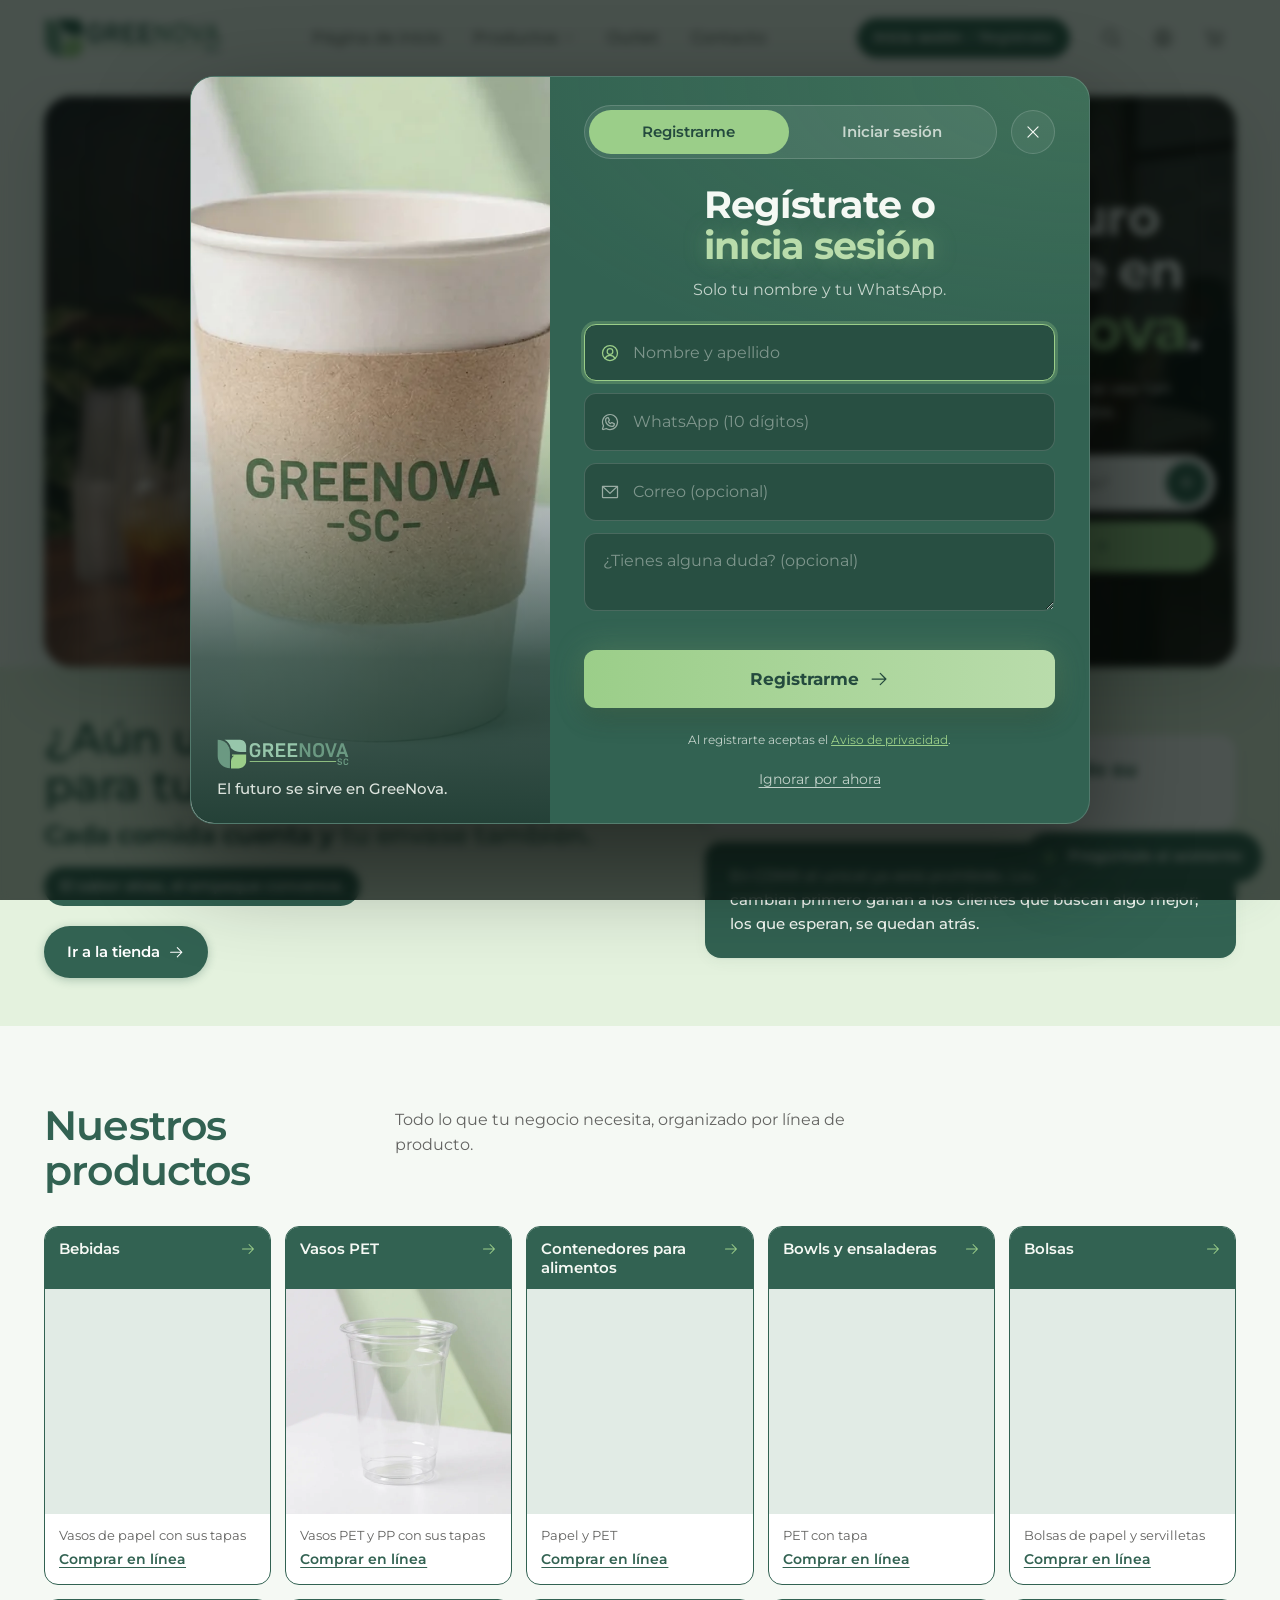
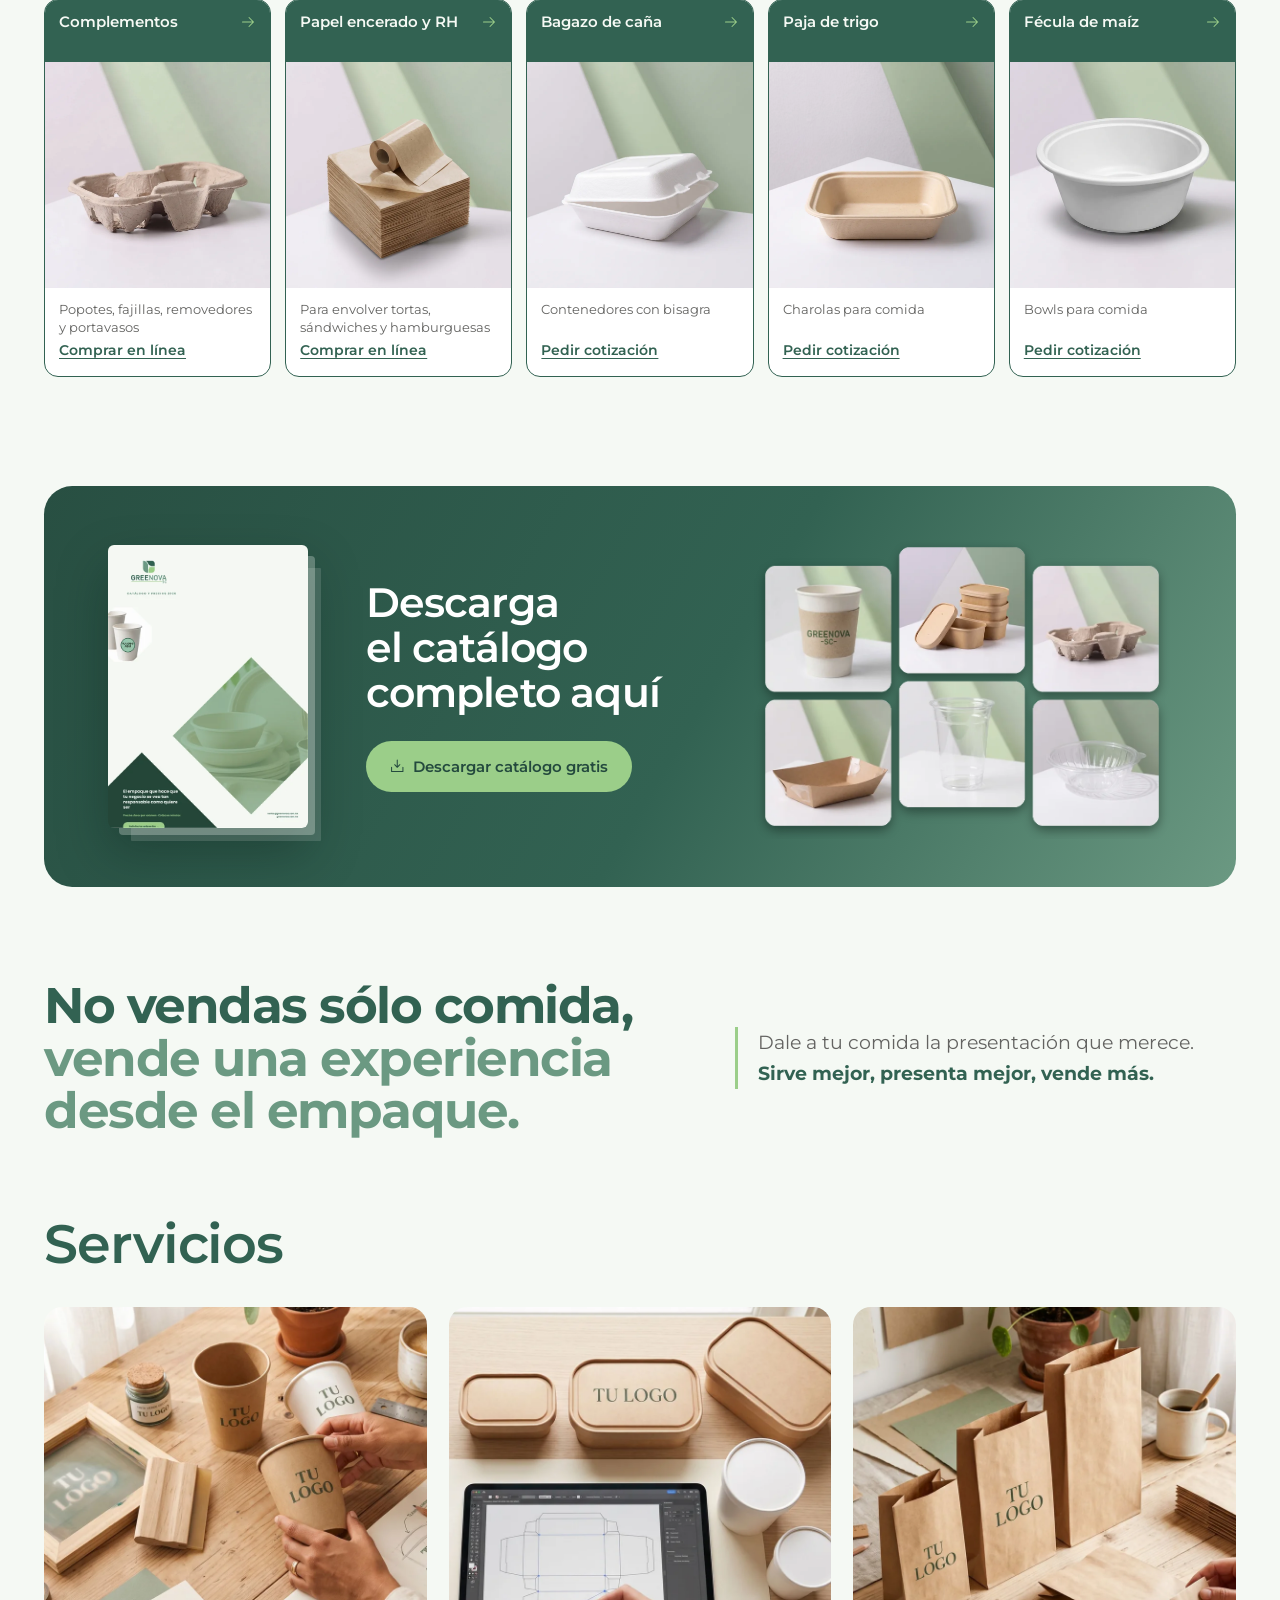
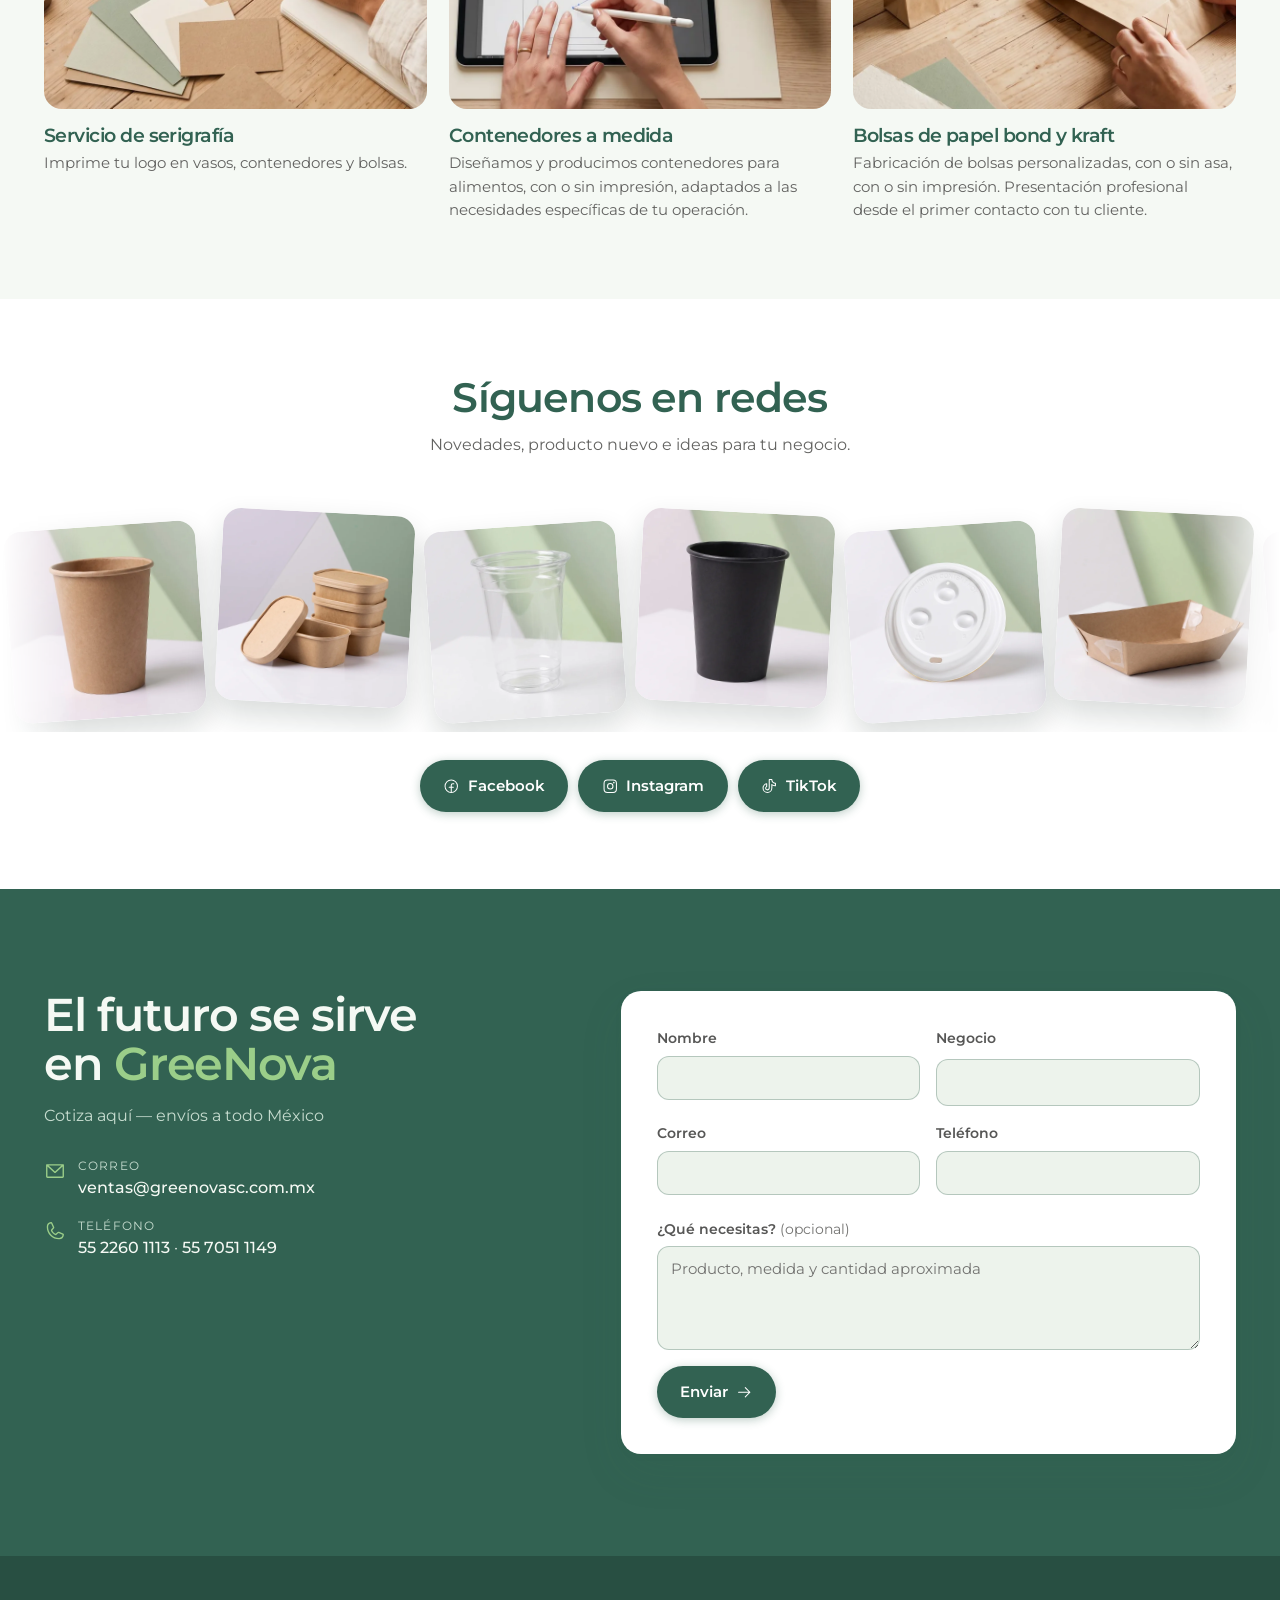
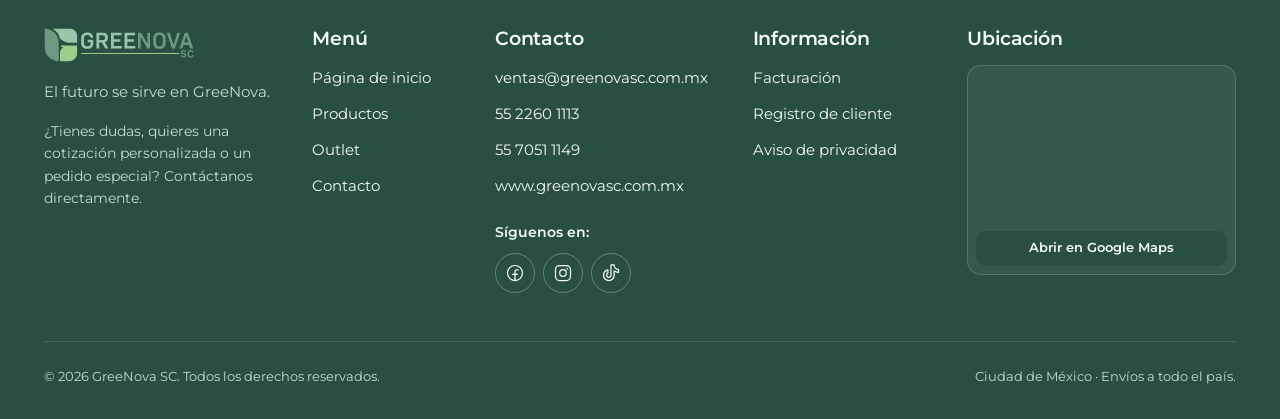
==== index.html @ 8e7cbb5f "Sin "Así de fácil compras"; bagazo con hamburguesa al pasar el cursor Co-Authored-By: Claude Opus 5." ====
<!doctype html>
<html lang="es-MX">
<head>
<meta charset="utf-8">
<meta name="viewport" content="width=device-width, initial-scale=1">
<title>GreeNova SC | Empaque biodegradable con tu logo para negocios de comida</title>
<meta name="description" content="Vasos, tapas, contenedores y bolsas compostables con registro SEDEMA y certificación FSC. Imprimimos tu logo. Compra en línea y envíos a nivel nacional desde CDMX.">
<meta name="theme-color" content="#326252">
<link rel="icon" href="/favicon.svg" type="image/svg+xml">
<link rel="alternate icon" href="/favicon.ico" sizes="32x32">
<link rel="apple-touch-icon" href="/apple-touch-icon.png">
<link rel="manifest" href="/site.webmanifest">
<link rel="canonical" href="https://www.greenovasc.com.mx/">

<meta property="og:url" content="https://www.greenovasc.com.mx/">
<meta property="og:type" content="website">
<meta property="og:site_name" content="GreeNova SC">
<meta property="og:locale" content="es_MX">
<meta property="og:title" content="El futuro se sirve en GreeNova">
<meta property="og:description" content="Vasos, tapas, contenedores y bolsas compostables con registro SEDEMA y certificación FSC. Cumple la norma y haz que cada pieza hable de tu marca.">
<meta property="og:image" content="https://www.greenovasc.com.mx/assets/og-greenova-sc.jpg">
<meta property="og:image:width" content="1200">
<meta property="og:image:height" content="798">
<meta property="og:image:alt" content="Empaque compostable GreeNova SC">
<meta name="twitter:card" content="summary_large_image">

<link rel="preconnect" href="https://fonts.googleapis.com">
<link rel="preconnect" href="https://fonts.gstatic.com" crossorigin>
<link rel="stylesheet" href="https://fonts.googleapis.com/css2?family=Montserrat:wght@400;500;600;700&display=swap">
<link rel="preload" as="image" href="assets/prod/vaso-papel-par-cutout.webp?v=20260928b">
<link rel="stylesheet" href="styles.css?v=20261007f">
<script>document.documentElement.classList.add("js");</script>

<script type="application/ld+json">
{
  "@context": "https://schema.org",
  "@type": "Organization",
  "name": "GreeNova SC",
  "url": "https://www.greenovasc.com.mx/",
  "logo": "https://www.greenovasc.com.mx/assets/logo-greenova.svg",
  "description": "Soluciones de empaque biodegradable y compostable para el sector alimenticio.",
  "email": "ventas@greenovasc.com.mx",
  "telephone": ["+52 55 2260 1113", "+52 55 7051 1149"],
  "areaServed": "MX"
}
</script>
</head>
<body>
<svg xmlns="http://www.w3.org/2000/svg" style="display:none" aria-hidden="true"><symbol id="i-seal-check" viewBox="0 0 256 256"><path d="M225.86,102.82c-3.77-3.94-7.67-8-9.14-11.57-1.36-3.27-1.44-8.69-1.52-13.94-.15-9.76-.31-20.82-8-28.51s-18.75-7.85-28.51-8c-5.25-.08-10.67-.16-13.94-1.52-3.56-1.47-7.63-5.37-11.57-9.14C146.28,23.51,138.44,16,128,16s-18.27,7.51-25.18,14.14c-3.94,3.77-8,7.67-11.57,9.14C88,40.64,82.56,40.72,77.31,40.8c-9.76.15-20.82.31-28.51,8S41,67.55,40.8,77.31c-.08,5.25-.16,10.67-1.52,13.94-1.47,3.56-5.37,7.63-9.14,11.57C23.51,109.72,16,117.56,16,128s7.51,18.27,14.14,25.18c3.77,3.94,7.67,8,9.14,11.57,1.36,3.27,1.44,8.69,1.52,13.94.15,9.76.31,20.82,8,28.51s18.75,7.85,28.51,8c5.25.08,10.67.16,13.94,1.52,3.56,1.47,7.63,5.37,11.57,9.14C109.72,232.49,117.56,240,128,240s18.27-7.51,25.18-14.14c3.94-3.77,8-7.67,11.57-9.14,3.27-1.36,8.69-1.44,13.94-1.52,9.76-.15,20.82-.31,28.51-8s7.85-18.75,8-28.51c.08-5.25.16-10.67,1.52-13.94,1.47-3.56,5.37-7.63,9.14-11.57C232.49,146.28,240,138.44,240,128S232.49,109.73,225.86,102.82Zm-11.55,39.29c-4.79,5-9.75,10.17-12.38,16.52-2.52,6.1-2.63,13.07-2.73,19.82-.1,7-.21,14.33-3.32,17.43s-10.39,3.22-17.43,3.32c-6.75.1-13.72.21-19.82,2.73-6.35,2.63-11.52,7.59-16.52,12.38S132,224,128,224s-9.15-4.92-14.11-9.69-10.17-9.75-16.52-12.38c-6.1-2.52-13.07-2.63-19.82-2.73-7-.1-14.33-.21-17.43-3.32s-3.22-10.39-3.32-17.43c-.1-6.75-.21-13.72-2.73-19.82-2.63-6.35-7.59-11.52-12.38-16.52S32,132,32,128s4.92-9.15,9.69-14.11,9.75-10.17,12.38-16.52c2.52-6.1,2.63-13.07,2.73-19.82.1-7,.21-14.33,3.32-17.43S70.51,56.9,77.55,56.8c6.75-.1,13.72-.21,19.82-2.73,6.35-2.63,11.52-7.59,16.52-12.38S124,32,128,32s9.15,4.92,14.11,9.69,10.17,9.75,16.52,12.38c6.1,2.52,13.07,2.63,19.82,2.73,7,.1,14.33.21,17.43,3.32s3.22,10.39,3.32,17.43c.1,6.75.21,13.72,2.73,19.82,2.63,6.35,7.59,11.52,12.38,16.52S224,124,224,128,219.08,137.15,214.31,142.11ZM173.66,98.34a8,8,0,0,1,0,11.32l-56,56a8,8,0,0,1-11.32,0l-24-24a8,8,0,0,1,11.32-11.32L112,148.69l50.34-50.35A8,8,0,0,1,173.66,98.34Z"/></symbol><symbol id="i-truck" viewBox="0 0 256 256"><path d="M255.42,117l-14-35A15.93,15.93,0,0,0,226.58,72H192V64a8,8,0,0,0-8-8H32A16,16,0,0,0,16,72V184a16,16,0,0,0,16,16H49a32,32,0,0,0,62,0h50a32,32,0,0,0,62,0h17a16,16,0,0,0,16-16V120A7.94,7.94,0,0,0,255.42,117ZM192,88h34.58l9.6,24H192ZM32,72H176v64H32ZM80,208a16,16,0,1,1,16-16A16,16,0,0,1,80,208Zm81-24H111a32,32,0,0,0-62,0H32V152H176v12.31A32.11,32.11,0,0,0,161,184Zm31,24a16,16,0,1,1,16-16A16,16,0,0,1,192,208Zm48-24H223a32.06,32.06,0,0,0-31-24V128h48Z"/></symbol><symbol id="i-ruler" viewBox="0 0 256 256"><path d="M235.32,73.37,182.63,20.69a16,16,0,0,0-22.63,0L20.68,160a16,16,0,0,0,0,22.63l52.69,52.68a16,16,0,0,0,22.63,0L235.32,96A16,16,0,0,0,235.32,73.37ZM84.68,224,32,171.31l32-32,26.34,26.35a8,8,0,0,0,11.32-11.32L75.31,128,96,107.31l26.34,26.35a8,8,0,0,0,11.32-11.32L107.31,96,128,75.31l26.34,26.35a8,8,0,0,0,11.32-11.32L139.31,64l32-32L224,84.69Z"/></symbol><symbol id="i-paint-brush-broad" viewBox="0 0 256 256"><path d="M216,24H72A40,40,0,0,0,32,64v72a24,24,0,0,0,24,24h48l-7.89,46.67A8.42,8.42,0,0,0,96,208a32,32,0,0,0,64,0,8.42,8.42,0,0,0-.11-1.33L152,160h48a24,24,0,0,0,24-24V32A8,8,0,0,0,216,24ZM72,40H176V80a8,8,0,0,0,16,0V40h16v64H48V64A24,24,0,0,1,72,40ZM200,144H152a16,16,0,0,0-15.84,18.26l0,.2L144,208.6a16,16,0,0,1-32,0l7.8-46.14,0-.2A16,16,0,0,0,104,144H56a8,8,0,0,1-8-8V120H208v16A8,8,0,0,1,200,144Z"/></symbol><symbol id="i-package" viewBox="0 0 256 256"><path d="M223.68,66.15,135.68,18a15.88,15.88,0,0,0-15.36,0l-88,48.17a16,16,0,0,0-8.32,14v95.64a16,16,0,0,0,8.32,14l88,48.17a15.88,15.88,0,0,0,15.36,0l88-48.17a16,16,0,0,0,8.32-14V80.18A16,16,0,0,0,223.68,66.15ZM128,32l80.34,44-29.77,16.3-80.35-44ZM128,120,47.66,76l33.9-18.56,80.34,44ZM40,90l80,43.78v85.79L40,175.82Zm176,85.78h0l-80,43.79V133.82l32-17.51V152a8,8,0,0,0,16,0V107.55L216,90v85.77Z"/></symbol><symbol id="i-coffee" viewBox="0 0 256 256"><path d="M80,56V24a8,8,0,0,1,16,0V56a8,8,0,0,1-16,0Zm40,8a8,8,0,0,0,8-8V24a8,8,0,0,0-16,0V56A8,8,0,0,0,120,64Zm32,0a8,8,0,0,0,8-8V24a8,8,0,0,0-16,0V56A8,8,0,0,0,152,64Zm96,56v8a40,40,0,0,1-37.51,39.91,96.59,96.59,0,0,1-27,40.09H208a8,8,0,0,1,0,16H32a8,8,0,0,1,0-16H56.54A96.3,96.3,0,0,1,24,136V88a8,8,0,0,1,8-8H208A40,40,0,0,1,248,120ZM200,96H40v40a80.27,80.27,0,0,0,45.12,72h69.76A80.27,80.27,0,0,0,200,136Zm32,24a24,24,0,0,0-16-22.62V136a95.78,95.78,0,0,1-1.2,15A24,24,0,0,0,232,128Z"/></symbol><symbol id="i-bowl-food" viewBox="0 0 256 256"><path d="M224,104h-8.37a88,88,0,0,0-175.26,0H32a8,8,0,0,0-8,8,104.35,104.35,0,0,0,56,92.28V208a16,16,0,0,0,16,16h64a16,16,0,0,0,16-16v-3.72A104.35,104.35,0,0,0,232,112,8,8,0,0,0,224,104Zm-24.46,0H148.12a71.84,71.84,0,0,1,41.27-29.57A71.45,71.45,0,0,1,199.54,104ZM173.48,56.23q2.75,2.25,5.27,4.75a87.92,87.92,0,0,0-49.15,43H100.1A72.26,72.26,0,0,1,168,56C169.83,56,171.66,56.09,173.48,56.23ZM128,40a71.87,71.87,0,0,1,19,2.57A88.36,88.36,0,0,0,83.33,104H56.46A72.08,72.08,0,0,1,128,40Zm36.66,152A8,8,0,0,0,160,199.3V208H96v-8.7A8,8,0,0,0,91.34,192a88.29,88.29,0,0,1-51-72H215.63A88.29,88.29,0,0,1,164.66,192Z"/></symbol><symbol id="i-arrow-right" viewBox="0 0 256 256"><path d="M221.66,133.66l-72,72a8,8,0,0,1-11.32-11.32L196.69,136H40a8,8,0,0,1,0-16H196.69L138.34,61.66a8,8,0,0,1,11.32-11.32l72,72A8,8,0,0,1,221.66,133.66Z"/></symbol><symbol id="i-download" viewBox="0 0 256 256"><path d="M224,144v64a8,8,0,0,1-8,8H40a8,8,0,0,1-8-8V144a8,8,0,0,1,16,0v56H208V144a8,8,0,0,1,16,0Zm-101.66,5.66a8,8,0,0,0,11.32,0l40-40a8,8,0,0,0-11.32-11.32L136,124.69V32a8,8,0,0,0-16,0v92.69L93.66,98.34a8,8,0,0,0-11.32,11.32Z"/></symbol><symbol id="i-arrow-up-right" viewBox="0 0 256 256"><path d="M200,64V168a8,8,0,0,1-16,0V83.31L69.66,197.66a8,8,0,0,1-11.32-11.32L172.69,72H88a8,8,0,0,1,0-16H192A8,8,0,0,1,200,64Z"/></symbol><symbol id="i-envelope-simple" viewBox="0 0 256 256"><path d="M224,48H32a8,8,0,0,0-8,8V192a16,16,0,0,0,16,16H216a16,16,0,0,0,16-16V56A8,8,0,0,0,224,48ZM203.43,64,128,133.15,52.57,64ZM216,192H40V74.19l82.59,75.71a8,8,0,0,0,10.82,0L216,74.19V192Z"/></symbol><symbol id="i-phone" viewBox="0 0 256 256"><path d="M222.37,158.46l-47.11-21.11-.13-.06a16,16,0,0,0-15.17,1.4,8.12,8.12,0,0,0-.75.56L134.87,160c-15.42-7.49-31.34-23.29-38.83-38.51l20.78-24.71c.2-.25.39-.5.57-.77a16,16,0,0,0,1.32-15.06l0-.12L97.54,33.64a16,16,0,0,0-16.62-9.52A56.26,56.26,0,0,0,32,80c0,79.4,64.6,144,144,144a56.26,56.26,0,0,0,55.88-48.92A16,16,0,0,0,222.37,158.46ZM176,208A128.14,128.14,0,0,1,48,80,40.2,40.2,0,0,1,82.87,40a.61.61,0,0,0,0,.12l21,47L83.2,111.86a6.13,6.13,0,0,0-.57.77,16,16,0,0,0-1,15.7c9.06,18.53,27.73,37.06,46.46,46.11a16,16,0,0,0,15.75-1.14,8.44,8.44,0,0,0,.74-.56L168.89,152l47,21.05h0s.08,0,.11,0A40.21,40.21,0,0,1,176,208Z"/></symbol><symbol id="i-whatsapp-logo" viewBox="0 0 256 256"><path d="M187.58,144.84l-32-16a8,8,0,0,0-8,.5l-14.69,9.8a40.55,40.55,0,0,1-16-16l9.8-14.69a8,8,0,0,0,.5-8l-16-32A8,8,0,0,0,104,64a40,40,0,0,0-40,40,88.1,88.1,0,0,0,88,88,40,40,0,0,0,40-40A8,8,0,0,0,187.58,144.84ZM152,176a72.08,72.08,0,0,1-72-72A24,24,0,0,1,99.29,80.46l11.48,23L101,118a8,8,0,0,0-.73,7.51,56.47,56.47,0,0,0,30.15,30.15A8,8,0,0,0,138,155l14.61-9.74,23,11.48A24,24,0,0,1,152,176ZM128,24A104,104,0,0,0,36.18,176.88L24.83,210.93a16,16,0,0,0,20.24,20.24l34.05-11.35A104,104,0,1,0,128,24Zm0,192a87.87,87.87,0,0,1-44.06-11.81,8,8,0,0,0-6.54-.67L40,216,52.47,178.6a8,8,0,0,0-.66-6.54A88,88,0,1,1,128,216Z"/></symbol><symbol id="i-leaf" viewBox="0 0 256 256"><path d="M223.45,40.07a8,8,0,0,0-7.52-7.52C139.8,28.08,78.82,51,52.82,94a87.09,87.09,0,0,0-12.76,49c.57,15.92,5.21,32,13.79,47.85l-19.51,19.5a8,8,0,0,0,11.32,11.32l19.5-19.51C81,210.73,97.09,215.37,113,215.94q1.67.06,3.33.06A86.93,86.93,0,0,0,162,203.18C205,177.18,227.93,116.21,223.45,40.07ZM153.75,189.5c-22.75,13.78-49.68,14-76.71.77l88.63-88.62a8,8,0,0,0-11.32-11.32L65.73,179c-13.19-27-13-54,.77-76.71,22.09-36.47,74.6-56.44,141.31-54.06C210.2,114.89,190.22,167.41,153.75,189.5Z"/></symbol><symbol id="i-caret-down" viewBox="0 0 256 256"><path d="M213.66,101.66l-80,80a8,8,0,0,1-11.32,0l-80-80A8,8,0,0,1,53.66,90.34L128,164.69l74.34-74.35a8,8,0,0,1,11.32,11.32Z"/></symbol><symbol id="i-list" viewBox="0 0 256 256"><path d="M224,128a8,8,0,0,1-8,8H40a8,8,0,0,1,0-16H216A8,8,0,0,1,224,128ZM40,72H216a8,8,0,0,0,0-16H40a8,8,0,0,0,0,16ZM216,184H40a8,8,0,0,0,0,16H216a8,8,0,0,0,0-16Z"/></symbol><symbol id="i-x" viewBox="0 0 256 256"><path d="M205.66,194.34a8,8,0,0,1-11.32,11.32L128,139.31,61.66,205.66a8,8,0,0,1-11.32-11.32L116.69,128,50.34,61.66A8,8,0,0,1,61.66,50.34L128,116.69l66.34-66.35a8,8,0,0,1,11.32,11.32L139.31,128Z"/></symbol><symbol id="i-shopping-bag" viewBox="0 0 256 256"><path d="M216,40H40A16,16,0,0,0,24,56V200a16,16,0,0,0,16,16H216a16,16,0,0,0,16-16V56A16,16,0,0,0,216,40Zm0,160H40V56H216V200ZM176,88a48,48,0,0,1-96,0,8,8,0,0,1,16,0,32,32,0,0,0,64,0,8,8,0,0,1,16,0Z"/></symbol><symbol id="i-shopping-cart" viewBox="0 0 256 256"><path fill="none" stroke="currentColor" stroke-width="16" stroke-linecap="round" stroke-linejoin="round" d="M24 48h24l28 108h112l24-80H60"/><circle fill="none" stroke="currentColor" stroke-width="16" cx="92" cy="196" r="16"/><circle fill="none" stroke="currentColor" stroke-width="16" cx="180" cy="196" r="16"/></symbol><symbol id="i-recycle" viewBox="0 0 256 256"><path d="M96,208a8,8,0,0,1-8,8H40a24,24,0,0,1-20.77-36l34.29-59.25L39.47,124.5A8,8,0,1,1,35.33,109l32.77-8.77a8,8,0,0,1,9.8,5.66l8.79,32.77A8,8,0,0,1,81,148.5a8.37,8.37,0,0,1-2.08.27,8,8,0,0,1-7.72-5.93l-3.8-14.15L33.11,188A8,8,0,0,0,40,200H88A8,8,0,0,1,96,208Zm140.73-28-23.14-40a8,8,0,0,0-13.84,8l23.14,40A8,8,0,0,1,216,200H147.31l10.34-10.34a8,8,0,0,0-11.31-11.32l-24,24a8,8,0,0,0,0,11.32l24,24a8,8,0,0,0,11.31-11.32L147.31,216H216a24,24,0,0,0,20.77-36ZM128,32a7.85,7.85,0,0,1,6.92,4l34.29,59.25-14.08-3.78A8,8,0,0,0,151,106.92l32.78,8.79a8.23,8.23,0,0,0,2.07.27,8,8,0,0,0,7.72-5.93l8.79-32.79a8,8,0,1,0-15.45-4.14l-3.8,14.17L148.77,28a24,24,0,0,0-41.54,0L84.07,68a8,8,0,0,0,13.85,8l23.16-40A7.85,7.85,0,0,1,128,32Z"/></symbol><symbol id="i-fork-knife" viewBox="0 0 256 256"><path d="M72,88V40a8,8,0,0,1,16,0V88a8,8,0,0,1-16,0ZM216,40V224a8,8,0,0,1-16,0V176H152a8,8,0,0,1-8-8,268.75,268.75,0,0,1,7.22-56.88c9.78-40.49,28.32-67.63,53.63-78.47A8,8,0,0,1,216,40ZM200,53.9c-32.17,24.57-38.47,84.42-39.7,106.1H200ZM119.89,38.69a8,8,0,1,0-15.78,2.63L112,88.63a32,32,0,0,1-64,0l7.88-47.31a8,8,0,1,0-15.78-2.63l-8,48A8.17,8.17,0,0,0,32,88a48.07,48.07,0,0,0,40,47.32V224a8,8,0,0,0,16,0V135.32A48.07,48.07,0,0,0,128,88a8.17,8.17,0,0,0-.11-1.31Z"/></symbol><symbol id="i-globe-simple" viewBox="0 0 256 256"><path d="M128,24h0A104,104,0,1,0,232,128,104.12,104.12,0,0,0,128,24Zm87.62,96H175.79C174,83.49,159.94,57.67,148.41,42.4A88.19,88.19,0,0,1,215.63,120ZM96.23,136h63.54c-2.31,41.61-22.23,67.11-31.77,77C118.45,203.1,98.54,177.6,96.23,136Zm0-16C98.54,78.39,118.46,52.89,128,43c9.55,9.93,29.46,35.43,31.77,77Zm11.36-77.6C96.06,57.67,82,83.49,80.21,120H40.37A88.19,88.19,0,0,1,107.59,42.4ZM40.37,136H80.21c1.82,36.51,15.85,62.33,27.38,77.6A88.19,88.19,0,0,1,40.37,136Zm108,77.6c11.53-15.27,25.56-41.09,27.38-77.6h39.84A88.19,88.19,0,0,1,148.41,213.6Z"/></symbol><symbol id="i-check" viewBox="0 0 256 256"><path d="M229.66,77.66l-128,128a8,8,0,0,1-11.32,0l-56-56a8,8,0,0,1,11.32-11.32L96,188.69,218.34,66.34a8,8,0,0,1,11.32,11.32Z"/></symbol><symbol id="i-plus" viewBox="0 0 256 256"><path fill="none" stroke="currentColor" stroke-width="16" stroke-linecap="round" stroke-linejoin="round" d="M128 48V208M48 128H208"/></symbol><symbol id="i-minus" viewBox="0 0 256 256"><path fill="none" stroke="currentColor" stroke-width="16" stroke-linecap="round" stroke-linejoin="round" d="M48 128H208"/></symbol><symbol id="i-trash" viewBox="0 0 256 256"><path fill="none" stroke="currentColor" stroke-width="16" stroke-linecap="round" stroke-linejoin="round" d="M40 64H216M96 64V40h64v24M64 64v152h128V64M104 104v72M152 104v72"/></symbol><symbol id="i-search" viewBox="0 0 256 256"><circle fill="none" stroke="currentColor" stroke-width="16" stroke-linecap="round" stroke-linejoin="round" cx="116" cy="116" r="76"/><path fill="none" stroke="currentColor" stroke-width="16" stroke-linecap="round" stroke-linejoin="round" d="M170 170l54 54"/></symbol><symbol id="i-funnel" viewBox="0 0 256 256"><path fill="none" stroke="currentColor" stroke-width="16" stroke-linecap="round" stroke-linejoin="round" d="M40 56h176l-64 72v80l-48-24v-56Z"/></symbol><symbol id="i-cup-cold" viewBox="0 0 256 256"><path fill="none" stroke="currentColor" stroke-width="16" stroke-linecap="round" stroke-linejoin="round" d="M56 56h144l-16 160H72Z"/><path fill="none" stroke="currentColor" stroke-width="16" stroke-linecap="round" stroke-linejoin="round" d="M64 112h128"/></symbol><symbol id="i-circle-half" viewBox="0 0 256 256"><circle fill="none" stroke="currentColor" stroke-width="16" stroke-linecap="round" stroke-linejoin="round" cx="128" cy="128" r="88"/><ellipse fill="none" stroke="currentColor" stroke-width="16" stroke-linecap="round" stroke-linejoin="round" cx="128" cy="128" rx="88" ry="30"/></symbol><symbol id="i-arrow-up" viewBox="0 0 256 256"><path fill="none" stroke="currentColor" stroke-width="16" stroke-linecap="round" stroke-linejoin="round" d="M128 216V48M56 120l72-72 72 72"/></symbol><symbol id="i-sparkle" viewBox="0 0 256 256"><path fill="none" stroke="currentColor" stroke-width="16" stroke-linecap="round" stroke-linejoin="round" d="M128 32l20 76 76 20-76 20-20 76-20-76-76-20 76-20Z"/></symbol><symbol id="i-sun" viewBox="0 0 256 256"><circle fill="none" stroke="currentColor" stroke-width="16" stroke-linecap="round" stroke-linejoin="round" cx="128" cy="128" r="52"/><path fill="none" stroke="currentColor" stroke-width="16" stroke-linecap="round" stroke-linejoin="round" d="M128 20v24M128 212v24M20 128h24M212 128h24M52 52l17 17M187 187l17 17M204 52l-17 17M69 187l-17 17"/></symbol><symbol id="i-moon" viewBox="0 0 256 256"><path fill="none" stroke="currentColor" stroke-width="16" stroke-linecap="round" stroke-linejoin="round" d="M216 148A92 92 0 0 1 108 40a92 92 0 1 0 108 108Z"/></symbol><symbol id="i-instagram" viewBox="0 0 256 256"><rect fill="none" stroke="currentColor" stroke-width="16" x="32" y="32" width="192" height="192" rx="52"/><circle fill="none" stroke="currentColor" stroke-width="16" cx="128" cy="128" r="42"/><circle fill="currentColor" cx="184" cy="72" r="12"/></symbol><symbol id="i-facebook" viewBox="0 0 256 256"><path d="M128,24A104,104,0,1,0,232,128,104.11,104.11,0,0,0,128,24Zm8,191.63V152h24a8,8,0,0,0,0-16H136V112a16,16,0,0,1,16-16h16a8,8,0,0,0,0-16H152a32,32,0,0,0-32,32v24H96a8,8,0,0,0,0,16h24v63.63a88,88,0,1,1,16,0Z"/></symbol><symbol id="i-tiktok" viewBox="0 0 256 256"><path d="M224,72a48.05,48.05,0,0,1-48-48,8,8,0,0,0-8-8H128a8,8,0,0,0-8,8V156a20,20,0,1,1-28.57-18.08A8,8,0,0,0,96,130.69V88a8,8,0,0,0-9.4-7.88C50.91,86.48,24,119.1,24,156a76,76,0,0,0,152,0V116.29A103.25,103.25,0,0,0,224,128a8,8,0,0,0,8-8V80A8,8,0,0,0,224,72Zm-8,39.64a87.19,87.19,0,0,1-43.33-16.15A8,8,0,0,0,160,102v54a60,60,0,0,1-120,0c0-25.9,16.64-49.13,40-57.6v27.67A36,36,0,1,0,136,156V32h24.5A64.14,64.14,0,0,0,216,87.5Z"/></symbol><symbol id="i-map-pin" viewBox="0 0 256 256"><path d="M128,64a40,40,0,1,0,40,40A40,40,0,0,0,128,64Zm0,64a24,24,0,1,1,24-24A24,24,0,0,1,128,128Zm0-112a88.1,88.1,0,0,0-88,88c0,31.4,14.51,64.68,42,96.25a254.19,254.19,0,0,0,41.45,38.3,8,8,0,0,0,9.18,0A254.19,254.19,0,0,0,174,200.25c27.45-31.57,42-64.85,42-96.25A88.1,88.1,0,0,0,128,16Zm0,206c-16.53-13-72-60.75-72-118a72,72,0,0,1,144,0C200,161.23,144.53,209,128,222Z"/></symbol><symbol id="i-user-circle" viewBox="0 0 256 256"><circle fill="none" stroke="currentColor" stroke-width="16" cx="128" cy="128" r="96"/><circle fill="none" stroke="currentColor" stroke-width="16" cx="128" cy="108" r="36"/><path fill="none" stroke="currentColor" stroke-width="16" stroke-linecap="round" d="M63.8 199.4a72 72 0 0 1 128.4 0"/></symbol></svg>

<div class="progress" aria-hidden="true"></div>
<a class="skip" href="#main">Saltar al contenido</a>


<header class="nav" id="nav">
  <div class="wrap nav__inner">
    <a class="nav__logo" href="#main" aria-label="GreeNova SC, inicio">
      <img class="logo--dark" src="assets/logo-greenova.svg" alt="GreeNova SC" width="1664" height="377">
      <img class="logo--light" src="assets/logo-greenova-claro.svg" alt="GreeNova SC" width="1664" height="377">
    </a>
    <nav class="nav__links" id="nav-links" aria-label="Principal">
      <a class="is-current" aria-current="page" href="index.html">Página de inicio</a>
      <div class="nav__has-mega" id="mega-host">
        <!-- Al pasar el cursor abre el catálogo; con clic entra a la tienda. -->
        <a class="nav__mega-btn" id="mega-btn" href="tienda.html" aria-expanded="false" aria-controls="mega">
          Productos
          <svg class="ico" aria-hidden="true"><use href="#i-caret-down"></use></svg>
        </a>
      </div>
      <a href="ofertas.html">Outlet</a>
      <a href="contacto.html">Contacto</a>
    </nav>
      <div class="mega" id="mega" hidden>
        <div class="wrap mega__inner">
          <div class="mega__cols"><div class="mega__col"><p class="mega__t">Bebidas</p><ul><li><a href="tienda.html?cat=vasos-papel"><span class="mega__thumb"><img src="assets/prod/mega-vasos-papel.webp?v=20260926c" alt="" loading="lazy" decoding="async"></span><span>Vasos de papel</span></a></li><li><a href="tienda.html?cat=vasos-pet"><span class="mega__thumb"><img src="assets/prod/mega-vasos-pet-pla.webp?v=20260926c" alt="" loading="lazy" decoding="async"></span><span>Vasos PET y PP</span></a></li><li><a href="tienda.html?q=tapa"><span class="mega__thumb"><img src="assets/prod/mega-tapas.webp?v=20260926c" alt="" loading="lazy" decoding="async"></span><span>Tapas</span></a></li><li><a href="tienda.html?cat=popotes"><span class="mega__thumb"><img src="assets/prod/mega-popotes.webp?v=20260926c" alt="" loading="lazy" decoding="async"></span><span>Popotes</span></a></li></ul></div><div class="mega__col"><p class="mega__t">Comida para llevar</p><ul><li><a href="tienda.html?cat=contenedores"><span class="mega__thumb"><img src="assets/prod/mega-contenedores-kraft.webp?v=20260926c" alt="" loading="lazy" decoding="async"></span><span>Contenedores</span></a></li><li><a href="tienda.html?cat=cajas-charolas"><span class="mega__thumb"><img src="assets/prod/mega-charolas-cajas.webp?v=20260926c" alt="" loading="lazy" decoding="async"></span><span>Charolas y cajas</span></a></li><li><a href="tienda.html?cat=ensaladeras"><span class="mega__thumb"><img src="assets/prod/mega-ensaladeras.webp?v=20260926c" alt="" loading="lazy" decoding="async"></span><span>Ensaladeras</span></a></li><li><a href="tienda.html?cat=souffles"><span class="mega__thumb"><img src="assets/prod/mega-souffles-conos.webp?v=20261005a" alt="" loading="lazy" decoding="async"></span><span>Soufflés y conos</span></a></li></ul></div><div class="mega__col"><p class="mega__t">Barra y servicio</p><ul><li><a href="tienda.html?cat=fajillas"><span class="mega__thumb"><img src="assets/prod/mega-fajillas.webp?v=20260926c" alt="" loading="lazy" decoding="async"></span><span>Fajillas</span></a></li><li><a href="tienda.html?cat=portavasos"><span class="mega__thumb"><img src="assets/prod/mega-portavasos.webp?v=20260926c" alt="" loading="lazy" decoding="async"></span><span>Portavasos</span></a></li><li><a href="tienda.html?cat=removedores"><span class="mega__thumb"><img src="assets/prod/mega-agitadores.webp?v=20260926c" alt="" loading="lazy" decoding="async"></span><span>Removedores</span></a></li></ul></div><div class="mega__col"><p class="mega__t">Papel y bolsas</p><ul><li><a href="tienda.html?cat=bolsas"><span class="mega__thumb"><img src="assets/prod/mega-bolsas-kraft.webp?v=20260926c" alt="" loading="lazy" decoding="async"></span><span>Bolsas kraft</span></a></li><li><a href="tienda.html?cat=servilletas-papel"><span class="mega__thumb"><img src="assets/prod/mega-papel-encerado.webp?v=20260926c" alt="" loading="lazy" decoding="async"></span><span>Servilletas y papel</span></a></li></ul></div></div>
          <div class="mega__foot">
            <a class="mega__all mega__all--movil" href="tienda.html">
              <svg class="ico" aria-hidden="true"><use href="#i-shopping-bag"></use></svg>
              Ver toda la tienda
            </a>
            <a class="mega__out" href="ofertas.html">
              <svg class="ico" aria-hidden="true"><use href="#i-sparkle"></use></svg>
              Outlet y ofertas
            </a>
          </div>
        </div>
      </div>
    <div class="nav__iconos">
      <!-- Entre Contacto y la lupa (Gabriel, 2026-09-29). cuenta.js cambia el
           texto a "Hola, Nombre" con la sesión abierta. -->
      <button class="nav__entrar" type="button" data-abre-cuenta data-letrero-cuenta><b>Inicia sesión</b><span aria-hidden="true">/</span>Regístrate</button>
      <button class="nav__ico" type="button" data-abre-agente aria-label="Buscar con el asistente" title="Buscar">
        <svg class="ico" aria-hidden="true"><use href="#i-search"></use></svg>
      </button>
      <button class="nav__ico" type="button" id="cuenta-open" aria-label="Iniciar sesión" title="Mi cuenta">
        <svg class="ico" aria-hidden="true"><use href="#i-user-circle"></use></svg>
      </button>
      <button class="nav__ico cart-btn" type="button" id="cart-open" aria-label="Abrir el carrito" title="Carrito">
        <svg class="ico" aria-hidden="true"><use href="#i-shopping-cart"></use></svg>
        <span class="cart-btn__count" id="cart-count" data-empty="true">0</span>
      </button>
    </div>
    <button class="nav__toggle" id="nav-toggle" aria-expanded="false" aria-controls="nav-links" aria-label="Abrir menú">
      <svg class="ico" aria-hidden="true"><use href="#i-list"></use></svg>
    </button>
  </div>
</header>

<main id="main">

  <!-- ============ Portada ============
       Como la de WeCare (Gabriel, 2026-09-29): un solo cuadro redondeado con la
       foto de Gemini de la barra con empaques GreeNova, y el texto a la derecha,
       sobre la parte oscura de la foto. Al archivo se le quitaron el texto, el
       logo blanco y el botón que traía pegados: aquí van como texto real. -->
  <section class="portada" aria-labelledby="hero-h">
    <div class="wrap">
      <div class="hero-foto">
        <img class="hero-foto__img" src="assets/landing/portada-greenova.webp?v=20260930a"
             srcset="assets/landing/portada-greenova-1200.webp?v=20260930a 1200w, assets/landing/portada-greenova.webp?v=20260930a 2000w"
             sizes="(max-width: 1420px) 100vw, 1360px"
             alt="Barra de cafetería con vasos, tapas, bowls y contenedores biodegradables de GreeNova SC"
             width="2000" height="958" fetchpriority="high" decoding="async">
        <div class="hero-foto__txt">
          <h1 class="hero-foto__titulo" id="hero-h">El futuro se sirve en <span class="hero-foto__marca"><b>GreeNova</b>.</span></h1>
          <p class="hero-foto__lede">Haz que tu comida se vea tan bien como sabe.</p>
          <div class="hero-foto__acciones">
            <!-- "¿Qué empaque necesitas?" abre el asistente con la pregunta
                 (Gabriel, 2026-09-29). Sin JavaScript, busca en la tienda. -->
            <form class="hero-search hero-search--gn" role="search" action="tienda.html" method="get" data-pregunta-agente>
              <label class="sr-only" for="hero-q">Pregúntale al asistente qué empaque necesitas</label>
              <input id="hero-q" name="q" type="search" placeholder="¿Qué empaque necesitas?" autocomplete="off">
              <button type="submit" aria-label="Preguntarle al asistente">
                <svg class="ico" aria-hidden="true"><use href="#i-sparkle"></use></svg>
              </button>
            </form>
            <a class="btn btn--acento" href="tienda.html">
              Ir a la tienda
              <svg class="ico" aria-hidden="true"><use href="#i-arrow-right"></use></svg>
            </a>
          </div>
        </div>
      </div>
    </div>
  </section>

  <!-- ============ El problema: ¿Aún utilizas unicel? ============
       Comentarios del 2026-10-07 (pág. 3): resalta "Cada comida cuenta y tu
       envase también", con "El sabor atrae, el empaque convence."; abajo, las
       dos tarjetas y el botón a la tienda. Gabriel: "lo hiciste demasiado
       grande, hazlo mediano" y luego "más compacto, letras grandes, pero que
       no ocupe todo el campo de visión": texto a la izquierda y tarjetas a la
       derecha. Es el segundo bloque, como pide la estructura de inicio
       (pág. 8). -->
  <section class="franja franja--problema" id="problema" aria-labelledby="problema-h">
    <div class="wrap problema rv">
      <div class="problema__txt">
        <h2 id="problema-h">¿Aún utilizas unicel para tus alimentos?</h2>
        <p class="franja__meta">Cada comida cuenta y <span>tu envase también.</span></p>
        <p class="franja__lema">El sabor atrae, el empaque convence.</p>
        <a class="btn btn--primary" href="tienda.html">
          Ir a la tienda
          <svg class="ico" aria-hidden="true"><use href="#i-arrow-right"></use></svg>
        </a>
      </div>
      <div class="problema__tarjetas">
        <p class="dudas__item dudas__item--reto">Tu competencia ya está cambiando su empaque. ¿Y tú?</p>
        <p class="dudas__item dudas__item--ya">En CDMX el unicel ya está prohibido. Los negocios que cambian primero ganan a los clientes que buscan algo mejor; los que esperan, se quedan atrás.</p>
      </div>
    </div>
  </section>

  <!-- ============ Nuestros productos ============
       Comentarios del 2026-10-07 (pág. 2): foto del producto y, al pasar el
       cursor, el producto con la bebida o el alimento. Van en el orden de los
       comentarios, cinco por fila. Faltan de Gemini las fotos con comida de
       Bolsas (galletas o baguette), Papel encerado y RH (torta en encerado y
       hamburguesa en RH; por ahora el croissant) y las de bagazo de caña, paja
       de trigo y fécula de maíz. Esas tres no están en la tienda: llevan a
       la cotización. Las fotos de estudio son todas del mismo fondo. -->
  <section class="bloque bloque--cats" id="productos" aria-labelledby="cats-h">
    <div class="wrap">
      <div class="bloque__intro rv">
        <h2 id="cats-h">Nuestros productos</h2>
        <p>Todo lo que tu negocio necesita, organizado por línea de producto.</p>
      </div>
      <div class="cats cats--filas" role="list">
        <a class="cat rv" data-d="0" role="listitem" href="tienda.html?cat=vasos-papel">
          <span class="cat__barra">Bebidas <svg class="ico" aria-hidden="true"><use href="#i-arrow-right"></use></svg></span>
          <span class="cat__foto"><img src="assets/prod/vaso-papel-par.webp?v=20260928c" alt="Vaso de papel blanco." loading="lazy" decoding="async" width="900" height="900"><img class="cat__amb" src="assets/uso/tapa-cafetera-80-capuchino.webp?v=20261007a" alt="" loading="lazy" decoding="async" width="900" height="900"></span>
          <span class="cat__txt"><small>Vasos de papel con sus tapas</small><b>Comprar en línea</b></span>
        </a>
        <a class="cat rv" data-d="1" role="listitem" href="tienda.html?cat=vasos-pet">
          <span class="cat__barra">Vasos PET <svg class="ico" aria-hidden="true"><use href="#i-arrow-right"></use></svg></span>
          <span class="cat__foto"><img src="assets/prod/vaso-pet-vpa.webp?v=20261003n" alt="Vaso PET transparente." loading="lazy" decoding="async" width="900" height="900"><img class="cat__amb" src="assets/uso/tapa-pet-domo-frappe.webp?v=20261007a" alt="" loading="lazy" decoding="async" width="900" height="900"></span>
          <span class="cat__txt"><small>Vasos PET y PP con sus tapas</small><b>Comprar en línea</b></span>
        </a>
        <a class="cat rv" data-d="2" role="listitem" href="tienda.html?sec=comida">
          <span class="cat__barra">Contenedores para alimentos <svg class="ico" aria-hidden="true"><use href="#i-arrow-right"></use></svg></span>
          <span class="cat__foto"><img src="assets/prod/contenedor-helado.webp?v=20261003n" alt="Contenedor de papel blanco." loading="lazy" decoding="async" width="900" height="900"><img class="cat__amb" src="assets/landing/cafe-contenedores.webp?v=20261002a" alt="" loading="lazy" decoding="async" width="900" height="900"></span>
          <span class="cat__txt"><small>Papel y PET</small><b>Comprar en línea</b></span>
        </a>
        <a class="cat rv" data-d="3" role="listitem" href="tienda.html?cat=ensaladeras">
          <span class="cat__barra">Bowls y ensaladeras <svg class="ico" aria-hidden="true"><use href="#i-arrow-right"></use></svg></span>
          <span class="cat__foto"><img src="assets/prod/ensaladera-transparente.webp?v=20261003n" alt="Ensaladera de PET." loading="lazy" decoding="async" width="900" height="900"><img class="cat__amb" src="assets/landing/cafe-bowls.webp?v=20261002a" alt="" loading="lazy" decoding="async" width="900" height="900"></span>
          <span class="cat__txt"><small>PET con tapa</small><b>Comprar en línea</b></span>
        </a>
        <a class="cat rv" data-d="4" role="listitem" href="tienda.html?sec=bolsas">
          <span class="cat__barra">Bolsas <svg class="ico" aria-hidden="true"><use href="#i-arrow-right"></use></svg></span>
          <span class="cat__foto"><img src="assets/prod/srv-bolsa-kraft.webp?v=20261003n" alt="Bolsa de papel kraft con fuelle." loading="lazy" decoding="async" width="900" height="900"><img class="cat__amb" src="assets/landing/cafe-bolsas.webp?v=20261001a" alt="" loading="lazy" decoding="async" width="900" height="900"></span>
          <span class="cat__txt"><small>Bolsas de papel y servilletas</small><b>Comprar en línea</b></span>
        </a>
        <a class="cat rv" data-d="5" role="listitem" href="tienda.html?sec=accesorios">
          <span class="cat__barra">Complementos <svg class="ico" aria-hidden="true"><use href="#i-arrow-right"></use></svg></span>
          <span class="cat__foto"><img src="assets/prod/portavaso-charola-4.webp?v=20261003n" alt="Portavasos de pulpa para 4 vasos." loading="lazy" decoding="async" width="900" height="900"><img class="cat__amb" src="assets/uso/portavaso-charola-cafes.webp?v=20261007a" alt="" loading="lazy" decoding="async" width="900" height="900"></span>
          <span class="cat__txt"><small>Popotes, fajillas, removedores y portavasos</small><b>Comprar en línea</b></span>
        </a>
        <a class="cat rv" data-d="6" role="listitem" href="tienda.html?cat=servilletas-papel">
          <span class="cat__barra">Papel encerado y RH <svg class="ico" aria-hidden="true"><use href="#i-arrow-right"></use></svg></span>
          <span class="cat__foto"><img src="assets/prod/papel-encerado-estudio.webp?v=20261005a" alt="Papel grado alimenticio encerado." loading="lazy" decoding="async" width="900" height="900"><img class="cat__amb" src="assets/uso/papel-encerado-croissant.webp?v=20261007a" alt="" loading="lazy" decoding="async" width="900" height="900"></span>
          <span class="cat__txt"><small>Para envolver tortas, sándwiches y hamburguesas</small><b>Comprar en línea</b></span>
        </a>
        <a class="cat rv" data-d="7" role="listitem" href="#cotizar">
          <span class="cat__barra">Bagazo de caña <svg class="ico" aria-hidden="true"><use href="#i-arrow-right"></use></svg></span>
          <span class="cat__foto"><img src="assets/prod/almeja-bagazo.webp?v=20261007a" alt="Contenedor con bisagra de bagazo de caña." loading="lazy" decoding="async" width="900" height="900"><img class="cat__amb" src="assets/landing/cafe-bagazo.webp?v=20261007a" alt="" loading="lazy" decoding="async" width="900" height="900"></span>
          <span class="cat__txt"><small>Contenedores con bisagra</small><b>Pedir cotización</b></span>
        </a>
        <a class="cat rv" data-d="8" role="listitem" href="#cotizar">
          <span class="cat__barra">Paja de trigo <svg class="ico" aria-hidden="true"><use href="#i-arrow-right"></use></svg></span>
          <span class="cat__foto"><img src="assets/prod/charola-paja-trigo.webp?v=20261007a" alt="Charola de paja de trigo." loading="lazy" decoding="async" width="900" height="900"></span>
          <span class="cat__txt"><small>Charolas para comida</small><b>Pedir cotización</b></span>
        </a>
        <a class="cat rv" data-d="9" role="listitem" href="#cotizar">
          <span class="cat__barra">Fécula de maíz <svg class="ico" aria-hidden="true"><use href="#i-arrow-right"></use></svg></span>
          <span class="cat__foto"><img src="assets/prod/souffle-fecula.webp?v=20261007a" alt="Bowl de fécula de maíz." loading="lazy" decoding="async" width="900" height="900"></span>
          <span class="cat__txt"><small>Bowls para comida</small><b>Pedir cotización</b></span>
        </a>
      </div>
    </div>
  </section>

  <!-- ============ Catálogo para descargar ============
       El PDF es "Catálogo GreeNova SC 2026 - Lead Magnet (Portada Oficial)".
       Pide el registro (nombre y WhatsApp) y al terminar se descarga solo;
       también se puede bajar sin registrarse (data-requiere-registro, modo
       "catalogo", en greenova.js). Comentarios del 2026-10-07: la portada va
       derecha, el título es "Descarga el catálogo completo aquí", sin la
       frase de abajo, y a la derecha un collage de productos (fotos de
       estudio del mismo fondo). -->
  <section class="bloque catalogo" id="catalogo" aria-labelledby="catalogo-h">
    <div class="wrap">
      <div class="catalogo__caja rv">
        <img class="catalogo__portada" src="assets/catalogo/portada-catalogo-2026b.webp?v=20261007a" alt="Portada del catálogo y precios 2026 de GreeNova SC" width="520" height="735" loading="lazy" decoding="async">
        <div class="catalogo__txt">
          <h2 id="catalogo-h">Descarga el catálogo completo aquí</h2>
          <a class="btn btn--acento" href="assets/catalogo/catalogo-greenova-sc-2026.pdf?v=20261005a" download="Catálogo GreeNova SC 2026.pdf" data-requiere-registro data-registro-modo="catalogo">
            <svg class="ico" aria-hidden="true"><use href="#i-download"></use></svg>
            Descargar catálogo gratis
          </a>
        </div>
        <img class="catalogo__collage" src="assets/catalogo/collage-productos.webp?v=20261007a" alt="Vaso con fajilla GreeNova, contenedores kraft, portavasos, charola kraft, vaso PET y ensaladera." width="951" height="690" loading="lazy" decoding="async">
      </div>
    </div>
  </section>

  <!-- ============ Beneficios: el porqué ============
       Textos de los comentarios del 2026-10-07 (pág. 1), tal cual. Va
       después de los productos y el catálogo, antes de Servicios, como los
       "beneficios" de la estructura de inicio. -->
  <section class="bloque porque" aria-labelledby="porque-h">
    <div class="wrap porque__grid">
      <h2 class="porque__frase rv" id="porque-h">No vendas sólo comida, <span>vende una experiencia desde el empaque.</span></h2>
      <p class="porque__sub rv" data-d="1">Dale a tu comida la presentación que merece. <b>Sirve mejor, presenta mejor, vende más.</b></p>
    </div>
  </section>

  <!-- ============ Servicios ============
       Los 3 cuadros se quedan (Feedback, pág. 6), sin "te mandamos una
       muestra". Foto arriba y texto abajo. Sin la frase de la derecha
       (comentarios del 2026-10-07, pág. 4); las tres fotos nuevas (vasos
       serigrafiados de colores, empaque para hamburguesa, papas, alitas y hot
       dogs, y bolsas bond de colores) vienen de Gemini. -->
  <section class="bloque" id="personalizacion" aria-labelledby="serv-h">
    <div class="wrap">
      <div class="bloque__intro bloque__intro--grande rv">
        <h2 id="serv-h">Servicios</h2>
      </div>
      <div class="servs">
        <article class="serv rv" data-d="0">
          <span class="serv__foto"><img src="assets/landing/serv-serigrafia.webp?v=20261003a" alt="Vasos de papel kraft y blanco con un logo impreso en verde, junto al marco de serigrafía y la racleta." loading="lazy" decoding="async" width="800" height="840"></span>
          <h3>Servicio de serigrafía</h3>
          <p>Imprime tu logo en vasos, contenedores y bolsas.</p>
        </article>
        <article class="serv rv" data-d="1">
          <span class="serv__foto"><img src="assets/landing/serv-contenedores.webp?v=20261003a" alt="Diseño en tableta de un contenedor a la medida, junto a contenedores kraft y blancos, uno con un logo impreso." loading="lazy" decoding="async" width="800" height="840"></span>
          <h3>Contenedores a medida</h3>
          <p>Diseñamos y producimos contenedores para alimentos, con o sin impresión,
             adaptados a las necesidades específicas de tu operación.</p>
        </article>
        <article class="serv rv" data-d="2">
          <span class="serv__foto"><img src="assets/landing/serv-bolsas.webp?v=20261003a" alt="Bolsas de papel kraft con fuelle en tres tamaños, dos con un logo impreso en verde." loading="lazy" decoding="async" width="800" height="840"></span>
          <h3>Bolsas de papel bond y kraft</h3>
          <p>Fabricación de bolsas personalizadas, con o sin asa, con o sin impresión.
             Presentación profesional desde el primer contacto con tu cliente.</p>
        </article>
      </div>
    </div>
  </section>

  <!-- ============ Redes sociales ============
       Comentarios del 2026-10-07 (pág. 5): las tres redes, Facebook, Instagram
       y TikTok. LIGAS DE FACEBOOK Y TIKTOK: por confirmar con Gabriel (van con
       el mismo usuario que Instagram); si cambian, se cambian aquí y en el pie
       de todas las páginas.
       Solo productos del catálogo (GreenovaSC - Catálogo.xlsx) y ninguna foto que ya
       esté en otra parte de la landing (Gabriel, 2026-10-01). Las fotos pasan solas, en carrusel (Gabriel, 2026-09-30); no se detienen
       con el cursor y solo se quedan quietas si el sistema pide menos movimiento.
       La lista va dos veces para que el giro no tenga corte; la copia está
       oculta para lectores de pantalla. LIGA DE INSTAGRAM: por confirmar con
       Gabriel; si cambia, se cambia aquí y en el pie de todas las páginas. -->
  <section class="bloque redes" id="redes" aria-labelledby="redes-h">
    <div class="wrap">
      <div class="redes__head rv">
        <h2 id="redes-h">Síguenos en redes</h2>
        <p>Novedades, producto nuevo e ideas para tu negocio.</p>
      </div>
    </div>
    <div class="redes__carrusel">
      <div class="redes__pista">
        <ul class="redes__fila">
            <li class="redes__foto"><img src="assets/prod/vaso-papel-kraft-estudio.webp?v=20261003n" alt="Vaso de papel kraft." loading="lazy" decoding="async" width="640" height="640"></li>
            <li class="redes__foto"><img src="assets/prod/contenedor-kraft-rect.webp?v=20261003n" alt="Contenedor kraft rectangular." loading="lazy" decoding="async" width="640" height="640"></li>
            <li class="redes__foto"><img src="assets/prod/vaso-pet-vpa.webp?v=20261003n" alt="Vaso PET." loading="lazy" decoding="async" width="640" height="640"></li>
            <li class="redes__foto"><img src="assets/prod/vaso-papel-negro-estudio.webp?v=20261003n" alt="Vaso de papel negro." loading="lazy" decoding="async" width="640" height="640"></li>
            <li class="redes__foto"><img src="assets/prod/tapa-blanca-plana.webp?v=20261003n" alt="Tapa blanca para vaso de papel." loading="lazy" decoding="async" width="640" height="640"></li>
            <li class="redes__foto"><img src="assets/prod/charola-kraft.webp?v=20260928d" alt="Charola kraft para papas." loading="lazy" decoding="async" width="640" height="640"></li>
            <li class="redes__foto"><img src="assets/prod/agitador-madera.webp?v=20261003n" alt="Removedores de madera." loading="lazy" decoding="async" width="640" height="640"></li>
            <li class="redes__foto"><img src="assets/prod/portavaso-charola-4.webp?v=20261003n" alt="Portavasos de pulpa para 4 vasos." loading="lazy" decoding="async" width="640" height="640"></li>
            <li class="redes__foto"><img src="assets/prod/tapa-fria-domo.webp?v=20260928d" alt="Tapas PET domo." loading="lazy" decoding="async" width="640" height="640"></li>
            <li class="redes__foto"><img src="assets/prod/cono-crepa.webp?v=20260928d" alt="Cono para crepa." loading="lazy" decoding="async" width="640" height="640"></li>
            <li class="redes__foto"><img src="assets/prod/fajilla-kraft.webp?v=20261003n" alt="Vaso de papel con fajilla kraft GreeNova." loading="lazy" decoding="async" width="640" height="640"></li>
            <li class="redes__foto"><img src="assets/prod/tapa-viajera-negra.webp?v=20261003n" alt="Tapa negra para vaso de papel." loading="lazy" decoding="async" width="640" height="640"></li>
        </ul>
        <ul class="redes__fila" aria-hidden="true">
            <li class="redes__foto"><img src="assets/prod/vaso-papel-kraft-estudio.webp?v=20261003n" alt="" loading="lazy" decoding="async" width="640" height="640"></li>
            <li class="redes__foto"><img src="assets/prod/contenedor-kraft-rect.webp?v=20261003n" alt="" loading="lazy" decoding="async" width="640" height="640"></li>
            <li class="redes__foto"><img src="assets/prod/vaso-pet-vpa.webp?v=20261003n" alt="" loading="lazy" decoding="async" width="640" height="640"></li>
            <li class="redes__foto"><img src="assets/prod/vaso-papel-negro-estudio.webp?v=20261003n" alt="" loading="lazy" decoding="async" width="640" height="640"></li>
            <li class="redes__foto"><img src="assets/prod/tapa-blanca-plana.webp?v=20261003n" alt="" loading="lazy" decoding="async" width="640" height="640"></li>
            <li class="redes__foto"><img src="assets/prod/charola-kraft.webp?v=20260928d" alt="" loading="lazy" decoding="async" width="640" height="640"></li>
            <li class="redes__foto"><img src="assets/prod/agitador-madera.webp?v=20261003n" alt="" loading="lazy" decoding="async" width="640" height="640"></li>
            <li class="redes__foto"><img src="assets/prod/portavaso-charola-4.webp?v=20261003n" alt="" loading="lazy" decoding="async" width="640" height="640"></li>
            <li class="redes__foto"><img src="assets/prod/tapa-fria-domo.webp?v=20260928d" alt="" loading="lazy" decoding="async" width="640" height="640"></li>
            <li class="redes__foto"><img src="assets/prod/cono-crepa.webp?v=20260928d" alt="" loading="lazy" decoding="async" width="640" height="640"></li>
            <li class="redes__foto"><img src="assets/prod/fajilla-kraft.webp?v=20261003n" alt="" loading="lazy" decoding="async" width="640" height="640"></li>
            <li class="redes__foto"><img src="assets/prod/tapa-viajera-negra.webp?v=20261003n" alt="" loading="lazy" decoding="async" width="640" height="640"></li>
        </ul>
      </div>
    </div>
    <p class="redes__cta">
      <a class="btn btn--primary" href="https://www.facebook.com/greenovasc" target="_blank" rel="noopener">
        <svg class="ico" aria-hidden="true"><use href="#i-facebook"></use></svg>
        Facebook
      </a>
      <a class="btn btn--primary" href="https://www.instagram.com/greenovasc/" target="_blank" rel="noopener">
        <svg class="ico" aria-hidden="true"><use href="#i-instagram"></use></svg>
        Instagram
      </a>
      <a class="btn btn--primary" href="https://www.tiktok.com/@greenovasc" target="_blank" rel="noopener">
        <svg class="ico" aria-hidden="true"><use href="#i-tiktok"></use></svg>
        TikTok
      </a>
    </p>
  </section>

  <!-- ============ Cotización ============
       Solo datos de contacto (Feedback, pág. 8). -->
  <section class="section quote" id="cotizar" aria-labelledby="cta-h">
    <div class="wrap quote__grid">
      <div class="quote__aside rv">
        <h2 id="cta-h">El futuro se sirve en <span>GreeNova</span></h2>
        <p>Cotiza aquí — envíos a todo México</p>
        <ul class="quote__datos">
          <li><svg class="ico" aria-hidden="true"><use href="#i-envelope-simple"></use></svg><span><small>Correo</small><a href="mailto:ventas@greenovasc.com.mx">ventas@greenovasc.com.mx</a></span></li>
          <li><svg class="ico" aria-hidden="true"><use href="#i-phone"></use></svg><span><small>Teléfono</small><a href="tel:+525522601113">55 2260 1113</a> · <a href="tel:+525570511149">55 7051 1149</a></span></li>
        </ul>
      </div>

      <form class="form rv" data-d="1" id="quote-form" novalidate>
        <div class="form__row">
          <div class="field">
            <label for="f-nombre">Nombre</label>
            <input id="f-nombre" name="nombre" type="text" autocomplete="name" required>
            <p class="field__err" data-err="f-nombre"></p>
          </div>
          <div class="field">
            <label for="f-negocio">Negocio</label>
            <input id="f-negocio" name="negocio" type="text" autocomplete="organization">
          </div>
        </div>
        <div class="form__row">
          <div class="field">
            <label for="f-correo">Correo</label>
            <input id="f-correo" name="correo" type="email" autocomplete="email">
            <p class="field__err" data-err="f-correo"></p>
          </div>
          <div class="field">
            <label for="f-tel">Teléfono</label>
            <input id="f-tel" name="telefono" type="tel" autocomplete="tel" inputmode="tel" required>
            <p class="field__err" data-err="f-tel"></p>
          </div>
        </div>
        <div class="field">
          <label for="f-mensaje">¿Qué necesitas? <span class="field__hint">(opcional)</span></label>
          <textarea id="f-mensaje" name="necesidad" rows="3" maxlength="500" placeholder="Producto, medida y cantidad aproximada"></textarea>
        </div>
        <input class="bienv__trampa" name="sitio_web" tabindex="-1" autocomplete="off" aria-hidden="true">
        <div class="form__foot">
          <button class="btn btn--primary" type="submit" id="quote-submit">
            <span class="btn__label">Enviar</span>
            <svg class="ico" aria-hidden="true"><use href="#i-arrow-right"></use></svg>
          </button>
          <p class="form__status" id="quote-status" role="status" aria-live="polite"></p>
        </div>
      </form>
    </div>
  </section>
</main>

<footer class="foot">
  <div class="wrap">
    <div class="foot__grid foot__grid--contacto">
      <div>
        <div class="foot__logo"><img src="assets/logo-greenova-claro.svg" alt="GreeNova SC" width="1664" height="377" style="height:34px;width:auto" loading="lazy"></div>
        <p class="foot__tag">El futuro se sirve en GreeNova.</p>
        <p class="foot__ask">¿Tienes dudas, quieres una cotización personalizada o un pedido especial?
           Contáctanos directamente.</p>
      </div>
      <div>
        <!-- El menú principal repetido en el pie, como pide la estructura de
             los comentarios del 2026-10-07 (pág. 7). -->
        <h3>Menú</h3>
        <ul>
          <li><a href="index.html">Página de inicio</a></li>
          <li><a href="tienda.html">Productos</a></li>
          <li><a href="ofertas.html">Outlet</a></li>
          <li><a href="contacto.html">Contacto</a></li>
        </ul>
      </div>
      <div>
        <h3>Contacto</h3>
        <ul>
          <li><a href="mailto:ventas@greenovasc.com.mx">ventas@greenovasc.com.mx</a></li>
          <li><a href="tel:+525522601113">55 2260 1113</a></li>
          <li><a href="tel:+525570511149">55 7051 1149</a></li>
          <li><a href="https://www.greenovasc.com.mx" rel="noopener">www.greenovasc.com.mx</a></li>
        </ul>
        <!-- Las tres redes (comentarios del 2026-10-07). Facebook y TikTok: ligas
             por confirmar con Gabriel; van con el mismo usuario que Instagram. -->
        <p class="foot__redes-t">Síguenos en:</p>
        <div class="foot__redes">
          <a class="foot__red" href="https://www.facebook.com/greenovasc" target="_blank" rel="noopener" title="Facebook" aria-label="GreeNova SC en Facebook"><svg class="ico" aria-hidden="true"><use href="#i-facebook"></use></svg></a>
          <a class="foot__red" href="https://www.instagram.com/greenovasc/" target="_blank" rel="noopener" title="Instagram" aria-label="GreeNova SC en Instagram"><svg class="ico" aria-hidden="true"><use href="#i-instagram"></use></svg></a>
          <a class="foot__red" href="https://www.tiktok.com/@greenovasc" target="_blank" rel="noopener" title="TikTok" aria-label="GreeNova SC en TikTok"><svg class="ico" aria-hidden="true"><use href="#i-tiktok"></use></svg></a>
        </div>
      </div>
      <div>
        <h3>Información</h3>
        <ul>
          <li><a href="facturacion.html">Facturación</a></li>
          <li><a href="#registro" data-abre-registro>Registro de cliente</a></li>
          <li><a href="aviso-de-privacidad.html">Aviso de privacidad</a></li>
        </ul>
      </div>
      <div class="foot__mapa">
        <h3>Ubicación</h3>
        <!-- Mapa chiquito junto a Información (Gabriel, 2026-09-29). Dirección de GreeNova (Gabriel, 2026-10-03): Cacamatzin 21, Arenal 1ra
             Secc., Venustiano Carranza, 15600, CDMX. Si cambia, se cambia en todas
             las páginas. -->
        <a class="foot__mapa-caja" href="https://www.google.com/maps/search/?api=1&amp;query=Cacamatzin%2021%2C%20Arenal%201ra%20Secc%2C%20Venustiano%20Carranza%2C%2015600%20Ciudad%20de%20M%C3%A9xico" target="_blank" rel="noopener" aria-label="Ver la ubicación de GreeNova SC en Google Maps">
          <iframe title="Mapa de la ubicación de GreeNova SC" src="https://www.google.com/maps?q=Cacamatzin%2021%2C%20Arenal%201ra%20Secc%2C%20Venustiano%20Carranza%2C%2015600%20Ciudad%20de%20M%C3%A9xico&amp;hl=es&amp;z=16&amp;output=embed" loading="lazy" tabindex="-1" referrerpolicy="no-referrer-when-downgrade"></iframe>
          <span class="foot__mapa-cta">Abrir en Google Maps</span>
        </a>
      </div>
    </div>
    <div class="foot__bar">
      <span>&copy; 2026 GreeNova SC. Todos los derechos reservados.</span>
      <span>Ciudad de México · Envíos a todo el país.</span>
    </div>
  </div>
</footer>

<div class="drawer-scrim" id="drawer-scrim" hidden></div>
<aside class="drawer" id="drawer" aria-label="Carrito" aria-hidden="true">
  <header class="drawer__head">
    <h2>Tu carrito</h2>
    <button class="drawer__close" id="cart-close" aria-label="Cerrar">
      <svg class="ico" aria-hidden="true"><use href="#i-x"></use></svg>
    </button>
  </header>
  <div class="drawer__body" id="drawer-body">
    <ul class="cart" id="cart-list"></ul>
    <div class="cart-empty" id="cart-empty">
      <svg class="ico" aria-hidden="true"><use href="#i-shopping-cart"></use></svg>
      <p>Todavía no agregas nada.</p>
      <p class="cart-empty__hint">Elige la medida y cuántos paquetes o cajas, y aparecerá aquí.</p>
      <a class="btn btn--primary" href="tienda.html">Ir a la tienda</a>
    </div>
  </div>
  <footer class="drawer__foot" id="drawer-foot" hidden>
    <p class="drawer__note">
      <svg class="ico" aria-hidden="true"><use href="#i-seal-check"></use></svg>
      El envío lo eliges al pagar.
    </p>
    <div class="drawer__total" id="cart-total"></div>
    <a class="btn btn--primary btn--block" id="cart-send" href="pagar.html">
      <span class="btn__label">Pagar mi pedido</span>
      <svg class="ico" aria-hidden="true"><use href="#i-arrow-right"></use></svg>
    </a>
    <button class="link-btn link-btn--danger" id="cart-clear" type="button">Vaciar el carrito</button>
  </footer>
</aside>

<button id="to-top" type="button" aria-label="Volver arriba">
  <svg class="ico" aria-hidden="true"><use href="#i-arrow-up"></use></svg>
</button>

<div class="toast" id="toast" role="status" aria-live="polite"></div>

<script src="productos.js?v=20261007a"></script>
<script src="agente-criterios.js?v=20261005a"></script>
<script src="cuenta.js?v=20261003c"></script>
<script src="greenova.js?v=20261005a"></script>
<script src="tienda.js?v=20261003t"></script>
<script src="pulso.js?v=20260927c"></script>
<script src="agente.js?v=20261003s"></script>
</body>
</html>
---- styles.css ----
/* ==========================================================================
   GreeNova SC
   Colores y letras de la guía de marca (GreenovaSC_BrandGuide.pdf, Ankaa Studio):
     Pine Tail #326252 · Muted Teal #6B9982 · Willow Green #9BCE89
     Porcelain #F5F9F4 · Charcoal #575756
     Títulos: Bio Sans SemiBold · Textos: Montserrat
   Bio Sans es de pago y no está en Google Fonts: mientras no tengamos el
   archivo con licencia web, los títulos usan Montserrat. Para activarla, poner
   el .woff2 en assets/fuentes/ y agregar su @font-face aquí.
   Radius system (one rule, applied everywhere):
     surfaces  -> --r-card / --r-tile
     controls  -> --r-pill (buttons) / --r-input (form fields)
   ========================================================================== */

/* ---------- tokens ---------- */
:root {
  --forest:        #326252;   /* Pine Tail */
  --forest-deep:   #284f42;
  --green:         #326252;
  --green-deep:    #284f42;
  --sage:          #6b9982;   /* Muted Teal */
  --sage-soft:     #97c6ab;
  --accent:        #9bce89;   /* Willow Green */
  --accent-soft:   #b9dcab;

  --bg:            #f5f9f4;   /* Porcelain */
  --surface:       #ffffff;
  --surface-2:     #edf3ec;
  --tint-sage:     #e1ebe5;
  --tint-accent:   #e4f2de;
  --tint-kraft:    #f0e7d6;

  --ink:           #575756;   /* Charcoal */
  --ink-2:         #636361;
  --ink-3:         #737371;
  --heading:       #326252;
  --line:          rgba(50, 98, 82, .16);
  --line-strong:   rgba(50, 98, 82, .30);

  --brand-surface:     #326252;
  --brand-surface-2:   #3b6e5d;
  --brand-ink:         #f5f9f4;
  --brand-ink-2:       #c6dccf;

  --accent-ink:    #244a3e;
  /* Botón de acción: Pine Tail con texto blanco sobre claro; Willow Green
     sobre fondos oscuros. */
  --cta:           #326252;
  --cta-hover:     #284f42;
  --cta-ink:       #ffffff;
  --ring:          rgba(50, 98, 82, .32);
  --shadow-sm:  0 1px 2px rgba(50, 98, 82, .06), 0 4px 14px rgba(50, 98, 82, .05);
  --shadow-md:  0 2px 6px rgba(50, 98, 82, .07), 0 18px 44px rgba(50, 98, 82, .10);

  --r-card:  20px;
  --r-tile:  14px;
  --r-input: 12px;
  --r-pill:  999px;

  --ease: cubic-bezier(.16, 1, .3, 1);
  --nav-h: 76px;

  --font-display: "Bio Sans", "Montserrat", ui-sans-serif, system-ui, -apple-system, "Segoe UI", sans-serif;
  --font-body: "Montserrat", ui-sans-serif, system-ui, -apple-system, "Segoe UI", sans-serif;
}

/* En fondos oscuros el título toma el color del texto del bloque. */
.tile--brand, .quote, .foot, .band__inner, .agente__head, .bienv, .toast { --heading: currentColor; }

/* ---------- base ---------- */
/* Lo que lleva `hidden` no se ve, aunque su clase le ponga display (la
   barra gris vacía de la tienda y otras cajas salían por esto). */
[hidden] { display: none !important; }
*, *::before, *::after { box-sizing: border-box; }
html { -webkit-text-size-adjust: 100%; scroll-behavior: smooth; }
@media (prefers-reduced-motion: reduce) { html { scroll-behavior: auto; } }

body {
  margin: 0;
  background: var(--bg);
  color: var(--ink);
  font-family: var(--font-body);
  font-size: 1rem;
  line-height: 1.6;
  -webkit-font-smoothing: antialiased;
  overflow-x: hidden;
}

img { max-width: 100%; display: block; }
a { color: inherit; text-decoration: none; }
button { font: inherit; color: inherit; }

h1, h2, h3, h4 {
  font-family: var(--font-display);
  font-weight: 600;
  color: var(--heading);
  letter-spacing: -.028em;
  line-height: 1.06;
  margin: 0;
  text-wrap: balance;
}
p { margin: 0; }

.ico { width: 1em; height: 1em; flex: none; fill: currentColor; }

.wrap {
  width: 100%;
  max-width: 1240px;
  margin-inline: auto;
  padding-inline: 24px;
}
@media (max-width: 640px) { .wrap { padding-inline: 20px; } }

.section { padding-block: clamp(4.5rem, 8vw, 7.5rem); }
/* La portada iba muy larga (Gabriel, 2026-09-26): menos aire entre secciones. */

.lede {
  color: var(--ink-2);
  font-size: 1.0625rem;
  line-height: 1.65;
  max-width: 62ch;
}

.skip {
  position: absolute; left: -9999px; top: 0;
  background: var(--accent); color: var(--accent-ink);
  padding: .75rem 1.25rem; border-radius: 0 0 var(--r-input) 0; z-index: 200;
}
.skip:focus { left: 0; }

:where(a, button, input, textarea, select, [tabindex]):focus-visible {
  outline: 2px solid var(--green);
  outline-offset: 3px;
  border-radius: 4px;
}
/* ---------- buttons ---------- */
.btn {
  display: inline-flex; align-items: center; gap: .5rem;
  white-space: nowrap;
  padding: .8rem 1.4rem;
  border-radius: var(--r-pill);
  border: 1px solid transparent;
  font-family: var(--font-body);
  font-size: .9375rem;
  font-weight: 600;
  cursor: pointer;
  transition: transform .18s var(--ease), background-color .18s var(--ease),
              border-color .18s var(--ease), box-shadow .18s var(--ease);
}
.btn .ico { font-size: 1.1em; }
.btn:disabled { opacity: .45; cursor: not-allowed; box-shadow: none; }
.btn:disabled:hover { transform: none; }
.btn--primary { background: var(--cta); color: var(--cta-ink); box-shadow: 0 2px 10px var(--ring); }
.btn--primary:hover { background: var(--cta-hover); transform: translateY(-2px); box-shadow: 0 8px 22px var(--ring); }
.btn--primary:active { transform: translateY(0) scale(.985); }

.btn--ghost { border-color: var(--line-strong); color: var(--ink); background: transparent; }
.btn--ghost:hover { border-color: var(--green); background: var(--surface); transform: translateY(-2px); }
.btn--ghost:active { transform: translateY(0) scale(.985); }

.btn--onbrand { border-color: rgba(245, 249, 244, .34); color: var(--brand-ink); background: transparent; }
.btn--onbrand:hover { border-color: var(--accent); color: var(--accent); transform: translateY(-2px); }

.btn--sm { padding: .6rem 1.05rem; font-size: .875rem; }

.link-arrow {
  display: inline-flex; align-items: center; gap: .4rem;
  font-weight: 600; font-size: .9375rem; color: var(--green);
}
.link-arrow .ico { transition: transform .2s var(--ease); }
.link-arrow:hover .ico { transform: translateX(4px); }

/* ---------- navigation ---------- */
.nav {
  position: sticky; top: 0; z-index: 60;
  height: var(--nav-h);
  display: flex; align-items: center;
  background: color-mix(in srgb, var(--bg) 82%, transparent);
  backdrop-filter: blur(14px) saturate(140%);
  -webkit-backdrop-filter: blur(14px) saturate(140%);
  border-bottom: 1px solid transparent;
  transition: border-color .3s var(--ease), background-color .3s var(--ease);
}
.nav[data-stuck="true"] { border-bottom-color: var(--line); }
.nav__inner { display: flex; align-items: center; gap: 1.5rem; width: 100%; }
.nav__logo img { height: 40px; width: auto; }
.nav__logo .logo--light { display: none; }
.nav__links { display: flex; align-items: center; gap: 1.75rem; margin-left: auto; }
.nav__links a:not(.btn) {
  font-size: .9375rem; font-weight: 500; color: var(--ink-2);
  transition: color .18s var(--ease);
}
.nav__links a:not(.btn):hover { color: var(--ink); }
.nav__cta { margin-left: 1.5rem; }
.nav__toggle {
  display: none; margin-left: auto;
  background: transparent; border: 1px solid var(--line-strong);
  border-radius: var(--r-pill); padding: .5rem .7rem; cursor: pointer;
  font-size: 1.15rem; line-height: 0;
}
.nav__toggle .ico { width: 1.15rem; height: 1.15rem; }

@media (max-width: 900px) {
  .nav__links, .nav__cta { display: none; }
  .nav__toggle { display: inline-flex; align-items: center; }
  .nav[data-open="true"] .nav__links {
    display: flex; flex-direction: column; align-items: flex-start; gap: 0;
    position: absolute; inset: var(--nav-h) 0 auto 0;
    background: var(--surface); border-bottom: 1px solid var(--line);
    padding: .5rem 20px 1.25rem; margin: 0;
    box-shadow: var(--shadow-md);
  }
  .nav[data-open="true"] .nav__links a:not(.btn) {
    width: 100%; padding: .85rem 0; font-size: 1.05rem; color: var(--ink);
    border-bottom: 1px solid var(--line);
  }
  .nav[data-open="true"] .nav__cta { display: inline-flex; margin: 1rem 0 0; }
}

/* ---------- hero ---------- */
.hero { position: relative; padding-top: clamp(2.5rem, 5vw, 5.5rem); padding-bottom: clamp(3rem, 6vw, 5rem); }
.hero__grid {
  display: grid; gap: clamp(2rem, 5vw, 4rem);
  grid-template-columns: minmax(0, 1.06fr) minmax(0, 1fr);
  align-items: center;
}
.hero__title {
  font-size: clamp(2.25rem, 4.6vw, 3.5rem);
  margin-top: 0;
}
.hero__title em { font-style: normal; color: var(--green); }
.hero__lede { margin-top: 1.35rem; max-width: 46ch; }
.hero__actions { display: flex; flex-wrap: wrap; gap: .75rem; margin-top: 2rem; }

.hero__media { position: relative; }
.hero__frame {
  position: relative; z-index: 1;
  border-radius: var(--r-card);
  overflow: hidden;
  aspect-ratio: 4 / 3.35;
  box-shadow: var(--shadow-md);
}
.hero__frame img { width: 100%; height: 100%; object-fit: cover; object-position: 62% 48%; }
/* rotated square: echoes the diamond motif on the catalogue cover */
.hero__diamond {
  position: absolute; z-index: 0;
  width: 44%; aspect-ratio: 1; border-radius: 12px;
  background: var(--accent); opacity: .38;
  right: -5%; bottom: -6%; transform: rotate(45deg);
}
.hero__diamond--2 { background: var(--sage); left: -7%; top: -5%; width: 27%; opacity: .45; }

@media (max-width: 900px) {
  .hero__grid { grid-template-columns: 1fr; }
  .hero__media { order: -1; }
  .hero__frame { aspect-ratio: 16 / 11; }
  .hero__lede { max-width: none; }
  /* the media column is full width here, so the diamonds would push the page sideways */
  .hero__diamond { display: none; }
}

/* ---------- certifications band ---------- */
.certs { border-block: 1px solid var(--line); background: var(--surface-2); }
.certs__inner {
  display: grid; grid-template-columns: auto 1fr; gap: clamp(1.5rem, 5vw, 4rem);
  align-items: center; padding-block: 2rem;
}
.certs__marks { display: flex; align-items: center; gap: 1.75rem; }
.certs__marks img { height: 62px; width: auto; }
.certs__facts { display: grid; grid-template-columns: repeat(3, minmax(0, 1fr)); gap: 1.5rem; }
.certs__fact { display: flex; gap: .7rem; align-items: flex-start; }
.certs__fact .ico { font-size: 1.25rem; color: var(--green); margin-top: .12rem; }
.certs__fact strong { display: block; font-size: .9375rem; font-weight: 600; }
.certs__fact span { font-size: .875rem; color: var(--ink-2); }
@media (max-width: 900px) {
  .certs__inner { grid-template-columns: 1fr; }
  .certs__facts { grid-template-columns: 1fr; gap: 1rem; }
  .certs__marks img { height: 52px; }
}

/* ---------- section headers ---------- */
.head { max-width: 46ch; margin-bottom: clamp(2.25rem, 4vw, 3.25rem); }
.head h2 { font-size: clamp(1.9rem, 3.6vw, 2.9rem); margin-bottom: 1rem; }
.head p { color: var(--ink-2); }

/* ---------- bento: product families ---------- */
.bento {
  display: grid; grid-template-columns: repeat(12, 1fr);
  gap: clamp(.75rem, 1.4vw, 1.1rem);
}
.tile {
  position: relative; overflow: hidden;
  border-radius: var(--r-card);
  padding: clamp(1.4rem, 2.2vw, 2rem);
  min-height: 260px;
  display: flex; flex-direction: column; justify-content: flex-end;
  background: var(--surface); border: 1px solid var(--line);
  transition: transform .3s var(--ease), box-shadow .3s var(--ease);
}
.tile:hover { transform: translateY(-4px); box-shadow: var(--shadow-md); }
.tile h3 { font-size: 1.3rem; }
.tile p { margin-top: .5rem; font-size: .9375rem; color: var(--ink-2); max-width: 34ch; }
.t2 p, .t3 p, .t5 p { max-width: 25ch; }
.t6 p, .t6 h3 { max-width: 46ch; }
.tile__img {
  position: absolute; pointer-events: none; height: auto;
  filter: drop-shadow(0 14px 26px rgba(28, 56, 47, .18));
  transition: transform .45s var(--ease);
}

/* La t1 es la tarjeta grande: el par de vasos no alcanza a llenar 520px de
   alto, así que la composición se cierra con un rótulo arriba y los datos
   duros del catálogo abajo. Todo es texto, no pesa nada. */
.tile__eyebrow {
  margin-bottom: auto;                 /* empuja el resto del contenido al fondo */
  font-size: .6875rem; font-weight: 600;
  letter-spacing: .1em; text-transform: uppercase;
  color: var(--brand-ink-2);
}
.tile__facts {
  display: flex; flex-wrap: wrap; gap: 6px;
  margin: 1.1rem 0 0; padding: 0; list-style: none;
  max-width: 30ch;
}
.tile__facts li {
  padding: 5px 11px; border-radius: var(--r-pill);
  font-size: .75rem; font-weight: 500;
  background: rgba(245, 249, 244, .10);
  border: 1px solid rgba(245, 249, 244, .20);
  color: var(--brand-ink);
}

.tile--brand { background: var(--brand-surface); border-color: transparent; color: var(--brand-ink); }
.tile--brand p { color: var(--brand-ink-2); }
.tile--sage { background: var(--tint-sage); border-color: transparent; }
.tile--accent { background: var(--tint-accent); border-color: transparent; }
.tile--kraft { background: var(--tint-kraft); border-color: transparent; }

/* Mosaicos con foto de estudio propia (Gemini): la foto ya trae su fondo a
   cuadro completo, así que llena todo el recuadro (como wecare) en vez de
   flotar como recorte chico sobre un color plano — eso era lo que se veía
   descuadrado y, en t2/t3, minúsculo. */
.tile--foto.t1::before, .tile--foto.t2::before { display: none; }
.tile.tile--foto .tile__img {
  position: absolute; inset: 0; width: 100%; height: 100%; max-width: none;
  object-fit: cover; filter: none; border-radius: inherit; transform: none;
}
.tile--foto::after {
  content: ""; position: absolute; inset: 0; pointer-events: none;
  background: linear-gradient(0deg, rgba(28, 56, 47, .92) 0%, rgba(28, 56, 47, .58) 52%, rgba(28, 56, 47, 0) 78%);
}
.tile--foto h3, .tile--foto p, .tile--foto .tile__eyebrow, .tile--foto .tile__facts li {
  position: relative; z-index: 1; color: var(--brand-ink);
}
.tile--foto p { color: var(--brand-ink-2); }
.tile--foto .tile__facts li { background: rgba(245, 249, 244, .14); border-color: rgba(245, 249, 244, .24); }
.tile--foto .catcard__go { z-index: 1; }
@media (hover: hover) and (pointer: fine) {
  .tile.tile--foto:hover .tile__img { scale: 1.06; translate: 0 0; }
}

.t1 { grid-column: span 7; grid-row: span 2; min-height: 520px; }
.t2 { grid-column: span 5; min-height: 248px; }
.t3 { grid-column: span 5; min-height: 248px; }
.t4 { grid-column: span 7; min-height: 300px; }
.t5 { grid-column: span 5; min-height: 300px; }
.t6 { grid-column: span 12; min-height: 236px; }

/* image widths are capped near the source resolution so nothing is upscaled hard */
.t1 .tile__img { width: 52%; max-width: 400px; right: 4%; top: 45%; transform: translateY(-50%); }
/* halo tenue: sobre el verde oscuro, el vaso blanco recortado se veía flotando */
.t1::before {
  content: ""; position: absolute; right: -4%; top: 50%; transform: translateY(-50%);
  width: 62%; max-width: 520px; aspect-ratio: 1; border-radius: 50%;
  background: radial-gradient(circle, rgba(155, 206, 137, .18), rgba(155, 206, 137, 0) 66%);
  pointer-events: none;
}
.t2 .tile__img { width: 38%; max-width: 196px; right: 5%; top: 6%; }
/* the PET cup is a transparent product: a soft plate keeps it legible in both themes */
.t2::before {
  content: ""; position: absolute; right: 1%; top: -2%;
  width: 46%; max-width: 250px; aspect-ratio: 1; border-radius: 50%;
  background: radial-gradient(circle, rgba(155, 206, 137, .34), rgba(155, 206, 137, 0) 68%);
  pointer-events: none;
}
.t3 .tile__img { width: 40%; max-width: 205px; right: 3%; top: 6%; }
.t4 .tile__img { width: 42%; max-width: 320px; right: 4%; bottom: 6%; }
.t5 .tile__img { width: 44%; max-width: 230px; right: 3%; top: 8%; }
.t6 .tile__img { width: 16%; max-width: 178px; right: 6%; top: 50%; transform: translateY(-50%); }

@media (max-width: 1024px) {
  .t1, .t2, .t3, .t4, .t5, .t6 { grid-column: span 6; grid-row: auto; min-height: 300px; }
  .t5 { grid-column: span 12; }  /* son 5 mosaicos: el último va a lo ancho */
  .t1 .tile__img, .t2 .tile__img, .t3 .tile__img,
  .t4 .tile__img, .t5 .tile__img, .t6 .tile__img {
    width: 42%; max-width: 210px; right: 4%; top: 8%; bottom: auto; transform: none;
  }
}
@media (max-width: 680px) {
  .t1, .t2, .t3, .t4, .t5, .t6 { grid-column: span 12; min-height: 250px; }
}
/* narrow phones: the product photo moves into the flow so it cannot sit on the copy */
@media (max-width: 560px) {
  .tile { justify-content: flex-start; min-height: 0; }
  .tile h3, .tile p, .t2 p, .t3 p, .t5 p, .t6 p, .t6 h3 { max-width: none; }
  .t2::before, .t1::before { display: none; }
  .tile__eyebrow { margin-bottom: .9rem; }
  .tile__facts { max-width: none; }
  .svc--sm h3, .svc--sm p { max-width: none; }
  .t1 .tile__img, .t2 .tile__img, .t3 .tile__img,
  .t4 .tile__img, .t5 .tile__img, .t6 .tile__img {
    position: static; width: 48%; max-width: 168px;
    margin-bottom: 1.1rem; top: auto; right: auto; transform: none;
  }
}

.bento__note {
  margin-top: 1.75rem; display: flex; flex-wrap: wrap; gap: .75rem 1.5rem;
  align-items: center; justify-content: space-between;
}
.bento__note p { color: var(--ink-2); font-size: .9375rem; }

/* ---------- marquee (one per page) ---------- */
.strip { padding-block: clamp(2.5rem, 5vw, 4rem); border-block: 1px solid var(--line); overflow: hidden; }
.strip__label { color: var(--ink-3); font-size: .875rem; margin-bottom: 1.25rem; }
.marquee { display: flex; width: max-content; gap: 0; animation: slide 64s linear infinite; }
.marquee:hover { animation-play-state: paused; }
.marquee__group { display: flex; gap: 0; }
.marquee__item {
  font-family: var(--font-display); font-size: clamp(1.1rem, 2vw, 1.6rem);
  font-weight: 500; color: var(--ink-2); padding-inline: 1.4rem;
  display: inline-flex; align-items: center; white-space: nowrap;
}
.marquee__item::after {
  content: ""; width: 1px; height: 20px;
  background: var(--line-strong); margin-left: 1.4rem;
}
@keyframes slide { from { transform: translate3d(0, 0, 0); } to { transform: translate3d(-50%, 0, 0); } }
@media (prefers-reduced-motion: reduce) {
  .marquee { animation: none; flex-wrap: wrap; width: 100%; }
  .marquee__group:last-child { display: none; }
}

/* ---------- customisation ---------- */
.custom__grid { display: grid; grid-template-columns: repeat(3, minmax(0, 1fr)); gap: clamp(.75rem, 1.4vw, 1.1rem); }
.svc {
  position: relative; overflow: hidden;
  border-radius: var(--r-card); border: 1px solid var(--line);
  background: var(--surface); padding: clamp(1.5rem, 2.4vw, 2.25rem);
  display: flex; flex-direction: column;
  transition: transform .3s var(--ease), box-shadow .3s var(--ease);
}
.svc:hover { transform: translateY(-4px); box-shadow: var(--shadow-md); }
.svc__icon {
  width: 42px; height: 42px; border-radius: var(--r-tile);
  display: grid; place-items: center; margin-bottom: 1.1rem;
  background: var(--tint-accent); color: var(--forest); font-size: 1.25rem;
}
.svc h3 { font-size: 1.35rem; }
.svc p { margin-top: .6rem; color: var(--ink-2); font-size: .9375rem; max-width: 40ch; }

.svc--sm { min-height: 200px; }
.svc--sm img {
  position: absolute; right: 4%; bottom: 6%; width: 34%;
  filter: drop-shadow(0 12px 22px rgba(28, 56, 47, .18));
  transition: transform .45s var(--ease);
}
.svc--sm:hover img { transform: scale(1.05); }
.svc--sm h3, .svc--sm p { max-width: 60%; }

@media (max-width: 900px) {
  .custom__grid { grid-template-columns: 1fr; }
}
@media (max-width: 560px) {
  .svc--sm img { position: static; width: 40%; margin-top: 1.25rem; }
}

/* ---------- quote / contact ---------- */
.quote { background: var(--brand-surface); color: var(--brand-ink); }
.quote__grid { display: grid; grid-template-columns: minmax(0, 5fr) minmax(0, 6fr); gap: clamp(2.5rem, 5vw, 4.5rem); align-items: start; }
.quote h2 { font-size: clamp(1.9rem, 3.6vw, 2.9rem); }
.quote__lede { margin-top: 1.1rem; color: var(--brand-ink-2); max-width: 42ch; }
.contact-list { margin-top: 2.25rem; display: grid; gap: 1.1rem; }
.contact-list a { display: flex; align-items: center; gap: .85rem; }
.contact-list .ico { font-size: 1.15rem; color: var(--accent); }
.contact-list small { display: block; font-size: .75rem; color: var(--brand-ink-2); letter-spacing: .04em; }
.contact-list b { font-weight: 500; font-size: 1rem; }
.contact-list a:hover b { color: var(--accent); }

.form { background: var(--surface); color: var(--ink); border-radius: var(--r-card); padding: clamp(1.5rem, 3vw, 2.25rem); box-shadow: var(--shadow-md); }
.form__row { display: grid; grid-template-columns: 1fr 1fr; gap: 1rem; }
.field { display: grid; gap: .4rem; margin-bottom: 1rem; }
.field label { font-size: .875rem; font-weight: 600; }
.field input, .field textarea, .field select {
  font-family: var(--font-body); font-size: .9375rem;
  background: var(--surface-2); color: var(--ink);
  border: 1px solid var(--line-strong); border-radius: var(--r-input);
  padding: .72rem .85rem; width: 100%;
  transition: border-color .18s var(--ease), background-color .18s var(--ease);
}
.field textarea { min-height: 104px; resize: vertical; }
.field input::placeholder, .field textarea::placeholder { color: var(--ink-3); }
.field input:hover, .field textarea:hover, .field select:hover { border-color: var(--green); }
.field .hint { font-size: .8125rem; color: var(--ink-2); }
.field .err { font-size: .8125rem; color: #a4243b; min-height: 0; }
.field[data-invalid="true"] input, .field[data-invalid="true"] textarea { border-color: #a4243b; }

.form__submit { display: flex; align-items: center; gap: 1rem; flex-wrap: wrap; margin-top: .5rem; }
.form__status { font-size: .875rem; color: var(--ink-2); }
.form__status[data-state="ok"] { color: var(--green); font-weight: 600; }
.btn[data-loading="true"] { pointer-events: none; opacity: .75; }
.spinner {
  width: 1em; height: 1em; border-radius: 50%;
  border: 2px solid currentColor; border-top-color: transparent;
  animation: spin .7s linear infinite;
}
@keyframes spin { to { transform: rotate(360deg); } }
@media (prefers-reduced-motion: reduce) { .spinner { animation-duration: 2.4s; } }

@media (max-width: 900px) {
  .quote__grid { grid-template-columns: 1fr; }
  .form__row { grid-template-columns: 1fr; gap: 0; }
}

/* ---------- footer ---------- */
.foot { background: var(--forest-deep); color: var(--brand-ink); padding-block: clamp(3rem, 6vw, 4.5rem) 2rem; }
.foot__grid { display: grid; grid-template-columns: minmax(0, 1.4fr) repeat(2, minmax(0, 1fr)); gap: 2.5rem; }
.foot__logo img { height: 34px; width: auto; }
.foot__tag { margin-top: 1.1rem; color: var(--brand-ink-2); max-width: 30ch; font-size: .9375rem; }
.foot h3 { font-size: 1.2rem; letter-spacing: -.01em; color: var(--brand-ink); font-family: var(--font-display); font-weight: 600; margin-bottom: 1rem; }
.foot ul { list-style: none; margin: 0; padding: 0; display: grid; gap: .65rem; }
.foot li a { font-size: .9375rem; color: var(--brand-ink); }
.foot li a:hover { color: var(--accent); }
.foot__bar {
  margin-top: 3rem; padding-top: 1.5rem; border-top: 1px solid rgba(245, 249, 244, .14);
  display: flex; flex-wrap: wrap; gap: .75rem 1.5rem; justify-content: space-between;
  font-size: .8125rem; color: var(--brand-ink-2);
}
@media (max-width: 760px) { .foot__grid { grid-template-columns: 1fr; gap: 2rem; } }

/* ---------- scroll reveal ----------
   Gated on .js so the page still renders fully when scripting is off. */
.js .rv { opacity: 0; transform: translateY(20px); transition: opacity .7s var(--ease), transform .7s var(--ease); }
.js .rv.in { opacity: 1; transform: none; }
.js .rv[data-d="1"] { transition-delay: .07s; }
.js .rv[data-d="2"] { transition-delay: .14s; }
.js .rv[data-d="3"] { transition-delay: .21s; }
.js .rv[data-d="4"] { transition-delay: .28s; }
.js .rv[data-d="5"] { transition-delay: .35s; }

/* hero load-in */
.js .hero .rv { transform: translateY(14px); }
@media (prefers-reduced-motion: reduce) {
  .rv, .js .rv, .js .hero .rv { opacity: 1 !important; transform: none !important; transition: none !important; }
  .tile:hover, .svc:hover, .btn:hover { transform: none; }
  .tile__img, .svc img { transition: none; }
}

/* ---------- utility ---------- */
.sr-only {
  position: absolute; width: 1px; height: 1px;
  padding: 0; margin: -1px; overflow: hidden;
  clip: rect(0 0 0 0); clip-path: inset(50%); white-space: nowrap; border: 0;
}

/* ==========================================================================
   PARTE 2 - tienda, animaciones y secciones nuevas
   Mismos tokens, mismo acento (--accent). Todo se apaga con
   prefers-reduced-motion al final del archivo.
   ========================================================================== */

/* ---------- reveal con más carácter ----------
   Sube el bloque, lo desenfoca un pelo y lo asienta. La escala mínima es
   lo que hace que se sienta "vivo" sin marear. */
.js .rv {
  opacity: 0;
  transform: translateY(24px) scale(.985);
  filter: blur(4px);
  transition: opacity .72s var(--ease), transform .72s var(--ease), filter .72s var(--ease);
  will-change: opacity, transform;
}
.js .rv.in { opacity: 1; transform: none; filter: none; will-change: auto; }
.js .rv[data-d="0"] { transition-delay: 0s; }
.js .rv[data-d="6"] { transition-delay: .42s; }
.js .rv[data-d="7"] { transition-delay: .49s; }

/* título por líneas: cada línea sube detrás de su propia máscara */
.line { display: block; overflow: hidden; }
.line > span, .js .line-in {
  display: block;
  transform: translateY(105%);
  transition: transform .9s var(--ease);
}
.js .rv.in .line > span { transform: none; }
.js .rv.in .line:nth-child(2) > span { transition-delay: .09s; }
.js .rv.in .line:nth-child(3) > span { transition-delay: .18s; }

/* ---------- ripple + magnetismo ---------- */
.btn, .chip, .cart-btn { position: relative; overflow: hidden; }
.btn--primary, .cart-btn, .chip {
  transform: translate(var(--mx, 0), var(--my, 0));
  transition: transform .35s var(--ease), background-color .2s, border-color .2s, box-shadow .3s var(--ease);
}
.ripple {
  position: absolute; inset: auto; width: 12px; height: 12px;
  margin: -6px 0 0 -6px; border-radius: 999px;
  background: currentColor; opacity: .28; pointer-events: none;
  animation: ripple .6s var(--ease) forwards;
}
@keyframes ripple { to { transform: scale(26); opacity: 0; } }

/* ---------- burst de confirmación ---------- */
.burst { position: fixed; z-index: 90; pointer-events: none; }
.burst i {
  position: absolute; width: 8px; height: 8px; margin: -4px;
  border-radius: 2px; background: var(--accent);
  animation: burst .9s var(--ease) forwards; animation-delay: var(--d, 0ms);
}
.burst i:nth-child(3n)   { background: var(--green); }
.burst i:nth-child(3n+1) { background: var(--sage-soft); border-radius: 999px; }
@keyframes burst {
  0%   { transform: translate(0, 0) scale(.4) rotate(0); opacity: 1; }
  70%  { opacity: 1; }
  100% { transform: translate(var(--dx), var(--dy)) scale(1) rotate(var(--rot)); opacity: 0; }
}

/* ---------- toast ---------- */
.toast {
  position: fixed; left: 50%; bottom: 24px; z-index: 80;
  transform: translate(-50%, 20px); opacity: 0; pointer-events: none;
  max-width: min(92vw, 460px);
  padding: 12px 18px; border-radius: var(--r-pill);
  background: var(--forest); color: #f5f9f4;
  font-size: .9rem; font-weight: 500; text-align: center;
  box-shadow: var(--shadow-md);
  transition: opacity .3s var(--ease), transform .45s var(--ease);
}
.toast[data-on="true"] { opacity: 1; transform: translate(-50%, 0); }

/* ---------- volver arriba ---------- */
#to-top {
  position: fixed; right: 18px; bottom: 84px; z-index: 69;
  width: 44px; height: 44px; display: grid; place-items: center;
  border: 1px solid var(--line-strong); border-radius: 999px;
  background: var(--surface); color: var(--ink);
  opacity: 0; transform: translateY(8px) scale(.9); pointer-events: none;
  box-shadow: var(--shadow-sm); cursor: pointer;
  transition: opacity .3s var(--ease), transform .4s var(--ease);
}
#to-top[data-on="true"] { opacity: 1; transform: none; pointer-events: auto; }
#to-top:hover { border-color: var(--green); color: var(--green); }
@media (max-width: 640px) { #to-top { bottom: 76px; right: 16px; } }

/* ---------- barra de progreso de lectura ---------- */
.progress {
  position: fixed; top: 0; left: 0; z-index: 60;
  height: 3px; width: 100%; transform-origin: 0 50%; transform: scaleX(0);
  background: linear-gradient(90deg, var(--green), var(--accent));
}
@supports (animation-timeline: scroll()) {
  .progress { animation: grow linear both; animation-timeline: scroll(root block); }
  @keyframes grow { to { transform: scaleX(1); } }
}

/* ==========================================================================
   TIENDA
   ========================================================================== */

.shop-head {
  padding: calc(var(--nav-h) + 56px) 0 34px;
  background:
    radial-gradient(120% 90% at 82% 0%, var(--tint-accent) 0%, transparent 58%),
    radial-gradient(90% 70% at 0% 12%, var(--tint-sage) 0%, transparent 55%),
    var(--bg);
}
.eyebrow {
  margin: 0 0 12px; font-family: var(--font-display);
  font-size: .78rem; font-weight: 600; letter-spacing: .16em;
  text-transform: uppercase; color: var(--green);
}
.shop-head__title {
  margin: 0 0 14px; font-size: clamp(2rem, 4.6vw, 3.2rem);
  line-height: 1.08; letter-spacing: -.02em; max-width: 22ch;
}
.shop-head__title em { font-style: normal; color: var(--green); }
.shop-head__sub { margin: 0 0 26px; max-width: 56ch; color: var(--ink-2); font-size: 1.05rem; }

.shop-search {
  position: relative; display: flex; align-items: center;
  max-width: 560px; background: var(--surface);
  border: 1px solid var(--line); border-radius: var(--r-pill);
  box-shadow: var(--shadow-sm);
  transition: border-color .25s, box-shadow .3s var(--ease);
}
.shop-search:focus-within { border-color: var(--green); box-shadow: var(--shadow-md); }
.shop-search__ico { width: 20px; height: 20px; margin-left: 18px; color: var(--ink-3); flex: none; }
.shop-search input {
  flex: 1; min-width: 0; border: 0; background: none; color: inherit;
  font: inherit; padding: 15px 14px; outline: none;
}
.shop-search input::-webkit-search-cancel-button { display: none; }
.shop-search__clear {
  border: 0; background: none; cursor: pointer; padding: 10px 16px 10px 6px; color: var(--ink-3);
}
.shop-search__clear:hover { color: var(--ink); }

.shop-stats {
  display: flex; flex-wrap: wrap; gap: 12px 34px;
  margin: 26px 0 0; padding: 0; list-style: none;
}
.shop-stats li { display: flex; align-items: baseline; gap: 8px; }
.shop-stats b {
  font-family: var(--font-display); font-size: 1.5rem; font-weight: 700;
  color: var(--ink); font-variant-numeric: tabular-nums;
}
.shop-stats span { font-size: .88rem; color: var(--ink-2); }

/* ---------- ilustración del encabezado de la tienda ----------
   Es la referencia que mandó Gabriel (render de IA, 2026-09-22) con el texto
   pintado borrado; el texto real va encima. Las piezas vienen dentro de la
   imagen, así que el encuadre se cuida por ancho:
   - < 1000px: solo se ve el lado izquierdo (acuarela sin producto), para
     que nada quede detrás del texto.
   - >= 1000px: imagen completa; el alto sigue su proporción (1764x642)
     para que no se recorten la estrella de arriba ni las tapas de abajo.
   - 1000-1279px: la imagen se corre a la derecha (20%) para que la tapa
     negra no quede detrás de "MX envío nacional"; a cambio se recorta
     parte del vaso PET en la orilla. */
.shop-head--arte {
  background: var(--bg) url("assets/tienda-encabezado.webp") left center / cover no-repeat;
}
.shop-head--arte::before { display: none; }
@media (min-width: 1000px) {
  .shop-head--arte {
    display: flex; flex-direction: column; justify-content: center;
    min-height: min(100vw / 2.75, 700px);
    background-position: 20% center;
  }
}
@media (min-width: 1280px) {
  .shop-head--arte { background-position: center; }
}

/* ---------- encabezado de la tienda con la marca (Feedback, pág. 9) ----------
   Reemplaza la acuarela rosa y amarilla: Pine Tail a Muted Teal, el isotipo
   de fondo y dos piezas recortadas a la derecha (se ocultan en celular). */
.shop-head--marca {
  position: relative; overflow: hidden; isolation: isolate;
  color: var(--brand-ink); --heading: currentColor;
  background: linear-gradient(120deg, var(--forest-deep) 0%, var(--forest) 45%, var(--sage) 100%);
}
.shop-head--marca::before { display: none; }
.shop-head--marca .eyebrow { color: var(--accent); }
.shop-head--marca .shop-head__title em { color: var(--accent); }
.shop-head--marca .shop-head__sub { color: rgba(245, 249, 244, .86); }
.shop-head--marca .shop-search { border-color: transparent; box-shadow: 0 10px 30px rgba(22, 44, 37, .25); color: var(--ink); }
.shop-head__arte { position: absolute; inset: 0; z-index: -1; pointer-events: none; }
.shop-head__iso {
  position: absolute; right: -4%; top: 50%; translate: 0 -50%;
  width: min(46vw, 560px); height: auto; opacity: .16; filter: saturate(.6) brightness(1.6);
}
.shop-head__vaso, .shop-head__tapa { position: absolute; height: auto; filter: drop-shadow(0 22px 30px rgba(22, 44, 37, .35)); }
.shop-head__vaso { right: 15%; bottom: 8%; width: min(15vw, 210px); }
.shop-head__tapa { right: 5%; bottom: 10%; width: min(13vw, 180px); rotate: -8deg; }
@media (min-width: 1000px) {
  .shop-head--marca { min-height: 380px; display: flex; flex-direction: column; justify-content: center; }
}
@media (max-width: 860px) {
  .shop-head__vaso, .shop-head__tapa { display: none; }
  .shop-head__iso { width: 70vw; right: -22%; opacity: .1; }
}

/* ---------- barra de filtros ---------- */
.toolbar {
  position: sticky; top: var(--nav-h); z-index: 30;
  background: color-mix(in srgb, var(--bg) 86%, transparent);
  backdrop-filter: blur(14px); -webkit-backdrop-filter: blur(14px);
  border-block: 1px solid var(--line);
}
.toolbar__inner {
  display: flex; align-items: center; gap: 16px;
  padding-block: 12px; justify-content: space-between;
}
.chips { display: flex; gap: 8px; overflow-x: auto; scrollbar-width: none; padding-bottom: 2px; }
.chips::-webkit-scrollbar { display: none; }
.chips--sm { flex-wrap: wrap; overflow: visible; }

.chip {
  display: inline-flex; align-items: center; gap: 7px; flex: none;
  padding: 9px 14px; border: 1px solid var(--line);
  border-radius: var(--r-pill); background: var(--surface);
  font-size: .88rem; font-weight: 500; cursor: pointer; white-space: nowrap;
}
.chip .ico { width: 16px; height: 16px; color: var(--ink-3); }
.chip__n {
  font-size: .72rem; font-variant-numeric: tabular-nums;
  color: var(--ink-3); padding-left: 2px;
}
.chip:hover { border-color: var(--line-strong); }
.chip[aria-pressed="true"] {
  background: var(--forest); border-color: var(--forest); color: #f5f9f4;
}
.chip[aria-pressed="true"] .ico, .chip[aria-pressed="true"] .chip__n { color: var(--accent); }
.chip--sm { padding: 7px 12px; font-size: .82rem; }

.toolbar__right { display: flex; align-items: center; gap: 10px; flex: none; }
.filter-btn {
  position: relative; display: inline-flex; align-items: center; gap: 7px;
  padding: 9px 14px; border: 1px solid var(--line); border-radius: var(--r-pill);
  background: var(--surface); font-size: .88rem; font-weight: 500; cursor: pointer;
}
.filter-btn .ico { width: 16px; height: 16px; }
.filter-btn:hover { border-color: var(--line-strong); }
.filter-btn__dot {
  position: absolute; top: -3px; right: -3px; width: 9px; height: 9px;
  border-radius: 999px; background: var(--green);
  border: 2px solid var(--bg);
}
.sort { position: relative; display: inline-flex; align-items: center; gap: 8px; }
.sort__t { font-size: .8rem; font-weight: 600; color: var(--ink-3); }
.sort select {
  appearance: none; padding: 9px 34px 9px 14px;
  border: 1px solid var(--line); border-radius: var(--r-pill);
  background: var(--surface); color: inherit; font: inherit;
  font-size: .88rem; cursor: pointer;
}
.sort__ico {
  position: absolute; right: 12px; width: 14px; height: 14px;
  pointer-events: none; color: var(--ink-3);
}
.facets { border-top: 1px solid var(--line); background: var(--surface-2); }
.facets__inner {
  display: flex; align-items: center; gap: 14px;
  padding-block: 12px; flex-wrap: wrap;
}
.link-btn {
  border: 0; background: none; cursor: pointer; padding: 4px 0;
  font-size: .85rem; font-weight: 500; color: var(--green);
  text-decoration: underline; text-underline-offset: 3px;
}
.link-btn:hover { color: var(--ink); }
.link-btn--danger { color: var(--ink-3); width: 100%; text-align: center; }
.link-btn--danger:hover { color: #b4482f; }

.section--tight { padding-top: 26px; }
.result-line { margin: 0 0 20px; font-size: .9rem; color: var(--ink-3); }

/* ---------- tapas relacionadas (cross-sell por categoría de vaso) ---------- */
/* min-width: 0 para que la lista (sin salto de línea) no ensanche la
   columna del catálogo en celular. */
.shop-main, .tapas-rel { min-width: 0; }
.tapas-rel {
  display: flex; flex-direction: column; gap: 10px;
  margin: 0 0 22px; padding: 14px 16px;
  background: var(--tint-sage); border-radius: var(--r-card);
}
.tapas-rel__label { margin: 0; font-size: .82rem; font-weight: 600; color: var(--ink-2); }
.tapas-rel__list { display: flex; gap: 10px; overflow-x: auto; scrollbar-width: none; }
.tapas-rel__list::-webkit-scrollbar { display: none; }
.tapas-rel__chip {
  display: inline-flex; align-items: center; gap: 8px; flex: none;
  padding: 6px 14px 6px 6px; border-radius: var(--r-pill);
  background: var(--surface); border: 1px solid var(--line);
  font-size: .85rem; font-weight: 500; color: inherit; white-space: nowrap;
}
.tapas-rel__chip:hover { border-color: var(--green); }
.tapas-rel__chip img {
  width: 32px; height: 32px; border-radius: 999px; object-fit: cover;
  flex: none; background: var(--surface-2);
}

/* ---------- rejilla de producto ---------- */
.grid-prod {
  display: grid; gap: 18px;
  grid-template-columns: repeat(auto-fill, minmax(260px, 1fr));
}

.pcard {
  display: flex; flex-direction: column;
  background: var(--surface); border: 1px solid var(--line);
  border-radius: var(--r-card); overflow: hidden;
  transform-style: preserve-3d;
  transition: transform .4s var(--ease), box-shadow .4s var(--ease), border-color .3s;
}
@media (hover: hover) and (pointer: fine) {
  .pcard:hover {
    transform: perspective(900px) rotateX(var(--rx, 0)) rotateY(var(--ry, 0)) translateY(-5px);
    box-shadow: var(--shadow-md); border-color: var(--line-strong);
  }
}
.pcard[data-in="true"] { border-color: var(--green); }

.pcard__media {
  --aire: 6px;
  position: relative; aspect-ratio: 1 / 1;
  display: grid; place-items: center; padding: var(--aire);
  background: var(--surface);
  overflow: hidden;
}
/* foco que sigue al cursor: da profundidad a fotos que son de baja resolución */
.pcard__media::after {
  content: ""; position: absolute; inset: 0; pointer-events: none;
  background: radial-gradient(280px circle at var(--px, 50%) var(--py, 50%),
              rgba(255, 255, 255, .32), transparent 62%);
  opacity: 0; transition: opacity .35s var(--ease);
}
.pcard:hover .pcard__media::after { opacity: 1; }
/* Medidas explícitas contra la caja. Dos trampas que costaron encontrar:
   1) `max-height`/`height` en % no resuelven contra una altura que viene de
      `aspect-ratio`, así que la foto caía a su tamaño intrínseco y se salía.
   2) En un elemento reemplazado (<img>), `inset` en los cuatro lados con
      `width: auto` NO estira: también usa el tamaño intrínseco.
   Con `calc(100% - 2*--aire)` el porcentaje sí resuelve (la caja posicionada
   tiene altura definida) y `contain` mete la foto entera. El aire de `--aire`
   absorbe además el crecimiento del hover sin recortar nada. */
.pcard__media img {
  position: absolute; top: var(--aire); left: var(--aire);
  width: calc(100% - 2 * var(--aire));
  height: calc(100% - 2 * var(--aire));
  max-width: none; object-fit: contain;
  filter: drop-shadow(0 12px 18px rgba(28, 56, 47, .16));
  transition: transform .5s var(--ease);
}
.pcard:hover .pcard__media img { transform: scale(1.06) translateY(-3px); }

.pcard__flag {
  position: absolute; top: 12px; left: 12px; z-index: 1;
  padding: 5px 11px; border-radius: var(--r-pill);
  background: var(--accent); color: var(--accent-ink);
  font-size: .7rem; font-weight: 600; letter-spacing: .03em;
}
.pcard__flag--srv { background: var(--tint-kraft); color: var(--ink); }

.pcard__spec {
  position: absolute; top: 12px; right: 12px; z-index: 1;
  padding: 5px 10px; border-radius: var(--r-pill);
  background: var(--forest); color: var(--accent);
  font-size: .68rem; font-weight: 600; letter-spacing: .02em;
}

.pcard__body { padding: 16px 16px 4px; flex: 1; cursor: pointer; }
.pcard__tags { display: flex; flex-wrap: wrap; gap: 5px; margin-bottom: 9px; }
.tag {
  display: inline-flex; align-items: center; gap: 4px;
  padding: 3px 8px; border-radius: var(--r-pill);
  background: var(--surface-2); border: 1px solid var(--line);
  font-size: .69rem; font-weight: 500; color: var(--ink-2);
}
.tag .ico { width: 12px; height: 12px; }
.tag--pla, .tag--bagazo, .tag--paja-trigo, .tag--fecula, .tag--tapioca {
  background: var(--tint-accent); border-color: transparent; color: var(--forest);
}
.tag--kraft, .tag--carton, .tag--madera { background: var(--tint-kraft); border-color: transparent; }
.tag--sello { background: var(--forest); border-color: var(--forest); color: var(--accent); }
.pcard h3 { margin: 0 0 4px; font-size: 1.02rem; line-height: 1.3; }
.pcard__desc {
  margin: 0 0 12px; font-size: .86rem; line-height: 1.5; color: var(--ink-2);
}
.pcard__price { margin: 0 0 10px; font-size: 1.0625rem; font-weight: 700; color: var(--green-deep); }
.pcard__meta {
  display: flex; flex-wrap: wrap; gap: 4px 14px;
  font-size: .76rem; color: var(--ink-3);
}
.pcard__meta span { display: inline-flex; align-items: center; gap: 5px; }
.pcard__meta .ico { width: 13px; height: 13px; }

.pcard__buy { padding: 14px 16px 16px; border-top: 1px solid var(--line); margin-top: 14px; }
.pcard__pick { position: relative; display: block; margin-bottom: 10px; }
.pcard__pick select {
  width: 100%; appearance: none; font: inherit; font-size: .85rem;
  padding: 10px 34px 10px 12px; color: inherit;
  border: 1px solid var(--line); border-radius: var(--r-input);
  background: var(--surface-2); cursor: pointer;
}
.pcard__pick select:focus-visible { outline: 2px solid var(--green); outline-offset: 1px; }
.pcard__pick .ico {
  position: absolute; right: 12px; top: 50%; margin-top: -7px;
  width: 14px; height: 14px; pointer-events: none; color: var(--ink-3);
}
.pcard__row { display: flex; gap: 8px; align-items: stretch; }
/* Una sola medida: texto, no un menú con una opción. */
.pcard__pick--unica { cursor: default; }
.pcard__unica {
  display: block; padding: 10px 12px; font-size: .85rem; color: var(--ink-2);
  border: 1px dashed var(--line-strong); border-radius: var(--r-input);
}
.pcard__add { flex: 1; justify-content: center; }
.pcard__add.did { animation: nudge .45s var(--ease); }
@keyframes nudge {
  0%, 100% { transform: translate(var(--mx, 0), var(--my, 0)) scale(1); }
  45%      { transform: translate(var(--mx, 0), var(--my, 0)) scale(.94); }
}

/* ---------- stepper ---------- */
.stepper {
  display: inline-flex; align-items: stretch; flex: none;
  border: 1px solid var(--line); border-radius: var(--r-input);
  background: var(--surface-2); overflow: hidden;
}
.stepper button {
  border: 0; background: none; cursor: pointer; padding: 0 9px;
  display: grid; place-items: center; color: var(--ink-2);
}
.stepper button:hover { background: var(--tint-sage); color: var(--ink); }
.stepper button:active { transform: scale(.92); }
.stepper .ico { width: 14px; height: 14px; }
.stepper input {
  width: 38px; border: 0; background: none; color: inherit;
  font: inherit; font-size: .88rem; font-variant-numeric: tabular-nums;
  text-align: center; padding: 9px 0; outline: none; -moz-appearance: textfield;
}
.stepper input::-webkit-outer-spin-button,
.stepper input::-webkit-inner-spin-button { -webkit-appearance: none; margin: 0; }
.stepper--sm input { width: 32px; padding: 6px 0; font-size: .82rem; }
.stepper--sm button { padding: 0 7px; }

/* ---------- vacío ---------- */
.empty { text-align: center; padding: 60px 20px; }
.empty__ico { width: 40px; height: 40px; color: var(--ink-3); margin-bottom: 14px; }
.empty h3 { margin: 0 0 8px; }
.empty p { margin: 0 auto 22px; max-width: 46ch; color: var(--ink-2); }

/* ---------- botón del carrito en el nav ---------- */
.cart-btn {
  display: inline-flex; align-items: center; gap: 8px;
  padding: 9px 14px; border: 1px solid var(--line-strong);
  border-radius: var(--r-pill); background: var(--surface);
  font-size: .88rem; font-weight: 600; cursor: pointer;
}
.cart-btn .ico { width: 17px; height: 17px; }
.cart-btn:hover { border-color: var(--green); color: var(--green); }
.cart-btn__count {
  min-width: 21px; height: 21px; padding: 0 6px;
  display: grid; place-items: center; border-radius: 999px;
  background: var(--green); color: #fff;
  font-size: .72rem; font-variant-numeric: tabular-nums;
}
.cart-btn__count[data-empty="true"] { background: var(--line-strong); color: var(--ink-2); }
.cart-btn__count.pop { animation: pop .45s var(--ease); }
@keyframes pop {
  0% { transform: scale(1); } 40% { transform: scale(1.5); } 100% { transform: scale(1); }
}
.nav__links .is-current { color: var(--green); font-weight: 600; }

/* ---------- cajón de cotización ---------- */
.drawer-scrim {
  position: fixed; inset: 0; z-index: 88;
  background: rgba(22, 44, 37, .5);
  backdrop-filter: blur(3px); -webkit-backdrop-filter: blur(3px);
  animation: fade .3s var(--ease);
}
@keyframes fade { from { opacity: 0; } }
body[data-locked="true"] { overflow: hidden; }

.drawer {
  position: fixed; top: 0; right: 0; bottom: 0; z-index: 89;
  width: min(420px, 100vw);
  display: flex; flex-direction: column;
  background: var(--surface); border-left: 1px solid var(--line);
  transform: translateX(101%); visibility: hidden;
  box-shadow: var(--shadow-md);
  transition: transform .45s var(--ease), visibility .45s;
}
.drawer[data-open="true"] { transform: none; visibility: visible; }
.drawer__head {
  display: flex; align-items: center; justify-content: space-between;
  padding: 20px 20px 16px; border-bottom: 1px solid var(--line);
}
.drawer__head h2 { margin: 0; font-size: 1.2rem; }
.drawer__close {
  border: 0; background: none; cursor: pointer; padding: 6px;
  border-radius: 999px; color: var(--ink-2); display: grid; place-items: center;
}
.drawer__close:hover { background: var(--surface-2); color: var(--ink); }
.drawer__close .ico { width: 20px; height: 20px; }
.drawer__body { flex: 1; overflow-y: auto; padding: 8px 20px; }

.cart { list-style: none; margin: 0; padding: 0; }
.cart__item {
  display: grid; grid-template-columns: 62px 1fr auto; gap: 12px;
  align-items: center; padding: 14px 0; border-bottom: 1px solid var(--line);
  animation: slidein .4s var(--ease);
}
@keyframes slidein { from { opacity: 0; transform: translateX(14px); } }
.cart__item img {
  width: 62px; height: 62px; object-fit: contain; padding: 6px;
  background: var(--tint-sage); border-radius: var(--r-tile);
}
.cart__info h4 { margin: 0 0 2px; font-size: .9rem; line-height: 1.3; }
.cart__var { margin: 0 0 8px; font-size: .76rem; color: var(--ink-3); }
.cart__del {
  border: 0; background: none; cursor: pointer; padding: 8px;
  border-radius: 999px; color: var(--ink-3); align-self: start;
}
.cart__del:hover { background: var(--surface-2); color: #b4482f; }
.cart__del .ico { width: 17px; height: 17px; }

.cart-empty { text-align: center; padding: 54px 16px; color: var(--ink-3); }
.cart-empty .ico { width: 34px; height: 34px; margin-bottom: 12px; }
.cart-empty p { margin: 0 0 6px; font-weight: 500; color: var(--ink-2); }
.cart-empty__hint { font-size: .85rem; font-weight: 400 !important; }

.drawer__foot { padding: 16px 20px 20px; border-top: 1px solid var(--line); background: var(--surface-2); }
.drawer__note {
  display: flex; gap: 8px; margin: 0 0 14px;
  font-size: .8rem; line-height: 1.45; color: var(--ink-2);
}
.drawer__note .ico { width: 16px; height: 16px; flex: none; color: var(--green); margin-top: 2px; }
.btn--block { width: 100%; justify-content: center; margin-bottom: 10px; }

.quote__contact { list-style: none; margin: 20px 0 0; padding: 0; display: grid; gap: 10px; }
.quote__contact li { display: flex; align-items: center; gap: 10px; font-size: .92rem; }
.quote__contact .ico { width: 17px; height: 17px; color: var(--green); flex: none; }
.quote__summary {
  margin-top: 24px; padding: 16px 18px;
  border: 1px solid var(--line); border-radius: var(--r-tile); background: var(--surface-2);
}
.quote__summary h3 { margin: 0 0 10px; font-size: .92rem; }
.quote__summary ul { margin: 0; padding: 0; list-style: none; display: grid; gap: 7px; }
.quote__summary li { font-size: .84rem; color: var(--ink-2); }
.quote__summary b { color: var(--ink); font-variant-numeric: tabular-nums; }
.quote__summary span { color: var(--ink-3); }

/* ---------- banda de cierre ---------- */
.band { padding: 0 0 76px; }
.band__inner {
  display: grid; gap: 26px; align-items: center;
  grid-template-columns: 1fr auto;
  padding: 38px 40px; border-radius: var(--r-card);
  background: linear-gradient(120deg, var(--brand-surface), var(--brand-surface-2));
  color: var(--brand-ink);
}
.band h2 { margin: 0 0 8px; color: #fff; font-size: clamp(1.4rem, 3vw, 1.9rem); }
.band p { margin: 0; max-width: 58ch; color: var(--brand-ink-2); }
.band__actions { display: flex; gap: 10px; flex-wrap: wrap; }
@media (max-width: 800px) {
  .band__inner { grid-template-columns: 1fr; padding: 30px 24px; }
}

/* ==========================================================================
   SECCIONES NUEVAS DE LA PORTADA
   ========================================================================== */

/* ---------- mosaico de categorías ---------- */
.cats-grid {
  display: grid; gap: 14px;
  grid-template-columns: repeat(auto-fit, minmax(180px, 1fr));
}
.catcard {
  position: relative; display: flex; flex-direction: column; justify-content: flex-end;
  min-height: 210px; padding: 18px; overflow: hidden;
  border: 1px solid var(--line); border-radius: var(--r-card);
  background: var(--surface-2);
  transition: transform .4s var(--ease), box-shadow .4s var(--ease), border-color .3s;
}
.catcard:hover { transform: translateY(-6px); box-shadow: var(--shadow-md); border-color: var(--green); }
.catcard img {
  position: absolute; top: 8%; left: 50%; translate: -50% 0;
  max-height: 54%; width: auto;
  filter: drop-shadow(0 14px 22px rgba(28, 56, 47, .18));
  transition: transform .55s var(--ease);
}
.catcard:hover img { transform: scale(1.08) rotate(-2deg); }
.catcard h3 { margin: 0 0 2px; font-size: 1rem; }
.catcard span { font-size: .8rem; color: var(--ink-3); }
.catcard__go {
  position: absolute; top: 14px; right: 14px;
  width: 30px; height: 30px; display: grid; place-items: center;
  border-radius: 999px; background: var(--surface); color: var(--ink-2);
  opacity: 0; transform: scale(.8); transition: all .35s var(--ease);
}
.catcard:hover .catcard__go { opacity: 1; transform: none; background: var(--accent); color: var(--accent-ink); }
.catcard__go .ico { width: 15px; height: 15px; }

/* ---------- proceso en 4 pasos ---------- */
.steps { display: grid; gap: 18px; grid-template-columns: repeat(auto-fit, minmax(210px, 1fr)); position: relative; }
.step { position: relative; padding: 26px 22px; border: 1px solid var(--line); border-radius: var(--r-card); background: var(--surface); }
.step__n {
  display: inline-grid; place-items: center;
  width: 38px; height: 38px; margin-bottom: 14px;
  border-radius: 999px; background: var(--tint-accent); color: var(--forest);
  font-family: var(--font-display); font-weight: 700; font-size: .95rem;
}
.step h3 { margin: 0 0 6px; font-size: 1rem; }
.step p { margin: 0; font-size: .88rem; color: var(--ink-2); line-height: 1.55; }
.step::after {
  content: ""; position: absolute; top: 44px; right: -13px;
  width: 26px; height: 1px; background: var(--line-strong);
}
.step:last-child::after { display: none; }
@media (max-width: 900px) { .step::after { display: none; } }
.js .step { transition: transform .4s var(--ease), border-color .3s; }
.step:hover { transform: translateY(-4px); border-color: var(--green); }
.step:hover .step__n { background: var(--accent); }

/* ---------- acordeón de preguntas ---------- */
.acc { display: grid; gap: 10px; max-width: 760px; }
.acc__item {
  border: 1px solid var(--line); border-radius: var(--r-tile);
  background: var(--surface); overflow: hidden;
  transition: border-color .3s;
}
.acc__item[data-open="true"] { border-color: var(--green); }
.acc__q {
  display: flex; align-items: center; justify-content: space-between; gap: 16px;
  width: 100%; padding: 17px 20px; border: 0; background: none;
  font-family: var(--font-display); font-weight: 600; font-size: .98rem;
  text-align: left; cursor: pointer;
}
.acc__q .ico { width: 17px; height: 17px; flex: none; color: var(--ink-3); transition: transform .35s var(--ease); }
.acc__item[data-open="true"] .acc__q .ico { transform: rotate(180deg); color: var(--green); }
.acc__a {
  display: grid; grid-template-rows: 0fr;
  transition: grid-template-rows .4s var(--ease);
}
.acc__item[data-open="true"] .acc__a { grid-template-rows: 1fr; }
.acc__a > div { overflow: hidden; }
.acc__a p { margin: 0; padding: 0 20px 18px; font-size: .92rem; line-height: 1.6; color: var(--ink-2); }

/* ---------- responsive de la tienda ---------- */
@media (max-width: 720px) {
  .shop-head { padding-top: calc(var(--nav-h) + 34px); }
  .toolbar__inner { flex-direction: column; align-items: stretch; gap: 10px; }
  .toolbar__right { justify-content: space-between; }
  .grid-prod { grid-template-columns: repeat(auto-fill, minmax(158px, 1fr)); gap: 12px; }
  .pcard__body { padding: 12px 12px 4px; }
  .pcard__buy { padding: 12px; margin-top: 10px; }
  .pcard h3 { font-size: .92rem; }
  .pcard__desc { display: none; }
  .pcard__row { flex-wrap: wrap; }
  .pcard__add { width: 100%; }
  .drawer { width: 100vw; }
}

/* ---------- movimiento reducido: todo apagado ---------- */
@media (prefers-reduced-motion: reduce) {
  .js .rv, .js .rv.in { filter: none !important; }
  .line > span { transform: none !important; transition: none !important; }
  .ripple, .burst, .cart-btn__count.pop, .pcard__add.did { animation: none !important; }
  .progress { animation: none !important; transform: scaleX(0) !important; }
  .pcard:hover, .catcard:hover, .step:hover { transform: none !important; }
  .pcard:hover .pcard__media img, .catcard:hover img { transform: none !important; }
  .drawer, .toast, #to-top, .acc__a { transition: none !important; }
  .cart__item { animation: none !important; }
}

/* ---------- ajustes de integración con la portada ---------- */

/* las líneas del título se recortan a sí mismas: hay que dejar aire al descendente */
.hero__title .line, .shop-head__title .line { padding-bottom: .1em; margin-bottom: -.1em; }

/* cifras del hero */
.hero__stats { margin-top: 30px; gap: 10px 28px; }
.hero__stats b { font-size: 1.35rem; }

/* el nav creció: menos aire y el contador no hereda el color de enlace */
.nav__links { gap: 1.15rem; }
.nav__cta { margin-left: .5rem; }
.nav__links .cart-btn { font-size: .88rem; font-weight: 600; color: var(--ink); }
.nav__links .cart-btn:hover { color: var(--green); }
@media (max-width: 1100px) { .cart-btn__label { display: none; } }

/* los mosaicos del bento ahora son enlaces a la tienda */
.tile { color: inherit; }
.tile .catcard__go {
  position: absolute; top: 16px; right: 16px;
  width: 32px; height: 32px; display: grid; place-items: center;
  border-radius: 999px; background: var(--surface); color: var(--ink-2);
  opacity: 0; transform: scale(.85);
  transition: opacity .3s var(--ease), transform .35s var(--ease), background-color .3s;
}
.tile:hover .catcard__go, .tile:focus-visible .catcard__go {
  opacity: 1; transform: none; background: var(--accent); color: var(--accent-ink);
}
.tile .catcard__go .ico { width: 15px; height: 15px; }

/* el eyebrow dentro de un .head */
.head .eyebrow { margin-bottom: 10px; }

@media (prefers-reduced-motion: reduce) {
  /* ojo: aquí NO se toca .tile__img — su transform es el que la centra.
     El movimiento de las fotos se apaga en el bloque de animaciones. */
  .tile:hover .catcard__go { transform: none !important; }
}

/* ---------- impresión: nada oculto por animaciones ---------- */
@media print {
  .js .rv, .js .rv.in { opacity: 1 !important; transform: none !important; filter: none !important; }
  .line > span { transform: none !important; }
  .agente, #to-top, .progress, .toolbar, .drawer, .drawer-scrim, .toast { display: none !important; }
}


/* ==========================================================================
   OUTLET - layout de barra lateral
   ========================================================================== */

.shop-head--slim { padding-bottom: 22px; }
.shop-head--slim .shop-head__title { max-width: 26ch; }

.shop-layout {
  display: grid; gap: clamp(20px, 3vw, 40px);
  grid-template-columns: 272px minmax(0, 1fr);
  align-items: start;
  padding-top: 8px; padding-bottom: 72px;
}

.side {
  position: sticky; top: calc(var(--nav-h) + 16px);
  /* Con los filtros de Capacidad y Material ya no cabe entero en pantallas
     bajas: sin el tope de alto, un panel más alto que el viewport rompe el
     "sticky" (nunca se despega del todo) y da la sensación de que baja con
     la página. Con max-height + su propio scroll, el panel se queda fijo
     en su lugar y el que se desplaza es su contenido, no la barra. */
  max-height: calc(100vh - var(--nav-h) - 32px);
  overflow-y: auto;
  /* minmax(0, 1fr): sin esto la columna crece al ancho natural del <input>
     del buscador (Ofertas) y, con el overflow de arriba, todo se corta por
     la derecha. */
  display: grid; grid-template-columns: minmax(0, 1fr);
  gap: 22px; align-content: start;
  padding: 20px; border: 1px solid var(--line);
  border-radius: var(--r-card); background: var(--surface);
}
.side__block { display: grid; gap: 10px; }
.side__h {
  margin: 0; font-family: var(--font-display);
  font-size: .78rem; font-weight: 600; letter-spacing: .1em;
  text-transform: uppercase; color: var(--ink-3);
}
.chips--stack { flex-direction: column; align-items: stretch; overflow: visible; }
.chips--stack .chip { justify-content: flex-start; }
.chips--stack .chip__n { margin-left: auto; }
.chips--wrap { flex-wrap: wrap; overflow: visible; }

.shop-search--sm { box-shadow: none; }
.shop-search--sm input { padding: 11px 10px; font-size: .88rem; }
.shop-search--sm .shop-search__ico { margin-left: 13px; width: 17px; height: 17px; }

.cols { display: flex; gap: 6px; }
.cols button {
  flex: 1; padding: 8px 0; cursor: pointer;
  border: 1px solid var(--line); border-radius: var(--r-input);
  background: var(--surface-2); color: var(--ink-2);
  font-size: .84rem; font-variant-numeric: tabular-nums;
  transition: background-color .2s, color .2s, border-color .2s;
}
.cols button:hover { border-color: var(--line-strong); }
.cols button[aria-pressed="true"] {
  background: var(--forest); border-color: var(--forest); color: var(--accent);
}

.filter-btn--side { display: none; }

.shop-main__bar {
  display: flex; align-items: center; justify-content: space-between;
  gap: 16px; margin-bottom: 18px; flex-wrap: wrap;
}
.shop-main__bar .result-line { margin: 0; }

/* Columnas fijas (Gabriel, 2026-09-26): 3 en computadora, 2 en celular. El
   cliente ya no las elige. */
.grid-prod--cols { grid-template-columns: repeat(3, minmax(0, 1fr)); }
@media (max-width: 760px) {
  .grid-prod--cols { grid-template-columns: repeat(2, minmax(0, 1fr)); }
}

/* ---------- badges de oferta ---------- */
.pcard__flag--off {
  background: #c4482c; color: #fff;
  font-variant-numeric: tabular-nums; letter-spacing: .01em;
}

.pcard__out {
  position: absolute; inset: 0; z-index: 1;
  display: grid; place-items: center;
  background: color-mix(in srgb, var(--surface) 74%, transparent);
  font-family: var(--font-display); font-weight: 600; font-size: .8rem;
  letter-spacing: .12em; text-transform: uppercase; color: var(--ink-2);
}
.pcard__promo {
  margin: 0 0 10px; font-size: .78rem; font-weight: 500; color: var(--green);
}
.pcard__price s { color: var(--ink-3); margin-right: 4px; }
.pcard__price b { color: var(--ink); font-weight: 600; }

/* ---------- vacío del outlet ---------- */
.empty--outlet { padding: 72px 20px; }
.empty--outlet h2 { margin: 0 0 10px; font-size: clamp(1.3rem, 2.6vw, 1.7rem); }
.empty--outlet .empty__ico { color: var(--green); width: 44px; height: 44px; }
.empty__actions { display: flex; gap: 10px; justify-content: center; flex-wrap: wrap; }

/* ---------- responsive ---------- */
@media (max-width: 900px) {
  .shop-layout { grid-template-columns: 1fr; }
  .side { position: static; max-height: none; overflow-y: visible; }
  .filter-btn--side { display: inline-flex; align-self: start; margin-bottom: 4px; }
  .side[hidden] { display: none; }
}

/* ==========================================================================
   MOVIMIENTO DE LAS FOTOS
   --------------------------------------------------------------------------
   Regla de oro de este bloque: NUNCA usar `transform` en las fotos. Los
   mosaicos ya lo usan para centrarse (`.t1 .tile__img { transform: translateY(-50%) }`)
   y sobreescribirlo descolocaba la pieza al animar. Aquí se usan las
   propiedades independientes `scale`, `rotate` y `translate`, que se componen
   con el `transform` de posición en vez de pisarlo.

   Estilo elegido: la pieza entra desde abajo con un rebote corto y al pasar
   el cursor sube y crece.
   ========================================================================== */

.js .tile__img, .js .svc img { opacity: 0; }
.js .rv.in .tile__img,
.js .svc.rv.in img { opacity: 1; }

.tile__img,
.svc img {
  scale: .8; translate: 0 18px;
  transition: scale .7s cubic-bezier(.34, 1.56, .64, 1),
              translate .7s cubic-bezier(.34, 1.56, .64, 1),
              opacity .45s ease-out;
}
.rv.in .tile__img,
.svc.rv.in img { scale: 1; translate: 0 0; }
.tile:hover .tile__img { scale: 1.06; translate: 0 -8px; }
/* Las fotos de la tienda NUNCA arrancan en opacity/scale 0: con 56 tarjetas,
   si el observer de scroll no alcanza a marcar alguna a tiempo (o el usuario
   filtra/ordena antes de que dispare), la foto se queda chica con hueco
   alrededor. Solo se anima el hover, no la entrada. */
.pcard__media img { transition: scale .5s var(--ease), translate .5s var(--ease); }
.pcard:hover .pcard__media img { scale: 1.07; translate: 0 -4px; }

/* ---------- mega menú de Productos (escritorio) ----------
   El panel vive dentro de .nav__inner, que es flex: sin posicionarlo se
   acomoda como una columna más de la barra (era el bug: 378 px de ancho y
   las miniaturas a tamaño completo). Va absoluto contra .nav, que ya es
   contenedor posicionado por su `position: sticky`.
   Ojo: el bloque `@media (max-width: 900px)` de más abajo lo vuelve estático
   para convertirlo en acordeón; este bloque tiene que ir ANTES que aquél. */
.nav__has-mega { display: flex; align-items: center; }

.nav__mega-btn {
  display: inline-flex; align-items: center; gap: .3rem;
  font: inherit; font-size: .9375rem; font-weight: 500;
  color: var(--ink-2); background: transparent; border: 0;
  padding: 0; cursor: pointer;
  transition: color .18s var(--ease);
}
.nav__mega-btn:hover,
.nav__mega-btn[aria-expanded="true"] { color: var(--ink); }
.nav__mega-btn .ico { width: .78rem; height: .78rem; transition: rotate .25s var(--ease); }
.nav__mega-btn[aria-expanded="true"] .ico { rotate: 180deg; }

.mega {
  position: absolute; top: 100%; left: 0; right: 0; z-index: 59;
  background: var(--surface);
  border-bottom: 1px solid var(--line);
  box-shadow: var(--shadow-md);
  opacity: 0; translate: 0 -10px; pointer-events: none;
  transition: opacity .22s var(--ease), translate .28s var(--ease);
}
/* el JS cierra poniendo hidden; ninguna regla de arriba debe pisarlo */
.mega[hidden] { display: none; }
.mega[data-open="true"] { opacity: 1; translate: 0 0; pointer-events: auto; }

.mega__inner { padding-block: 26px 20px; }
.mega__cols { display: grid; grid-template-columns: repeat(4, minmax(0, 1fr)); gap: 22px 36px; max-width: 1240px; }

.mega__col .mega__t {
  font-family: var(--font-body);
  font-size: .9375rem; font-weight: 700; color: var(--green);
  margin: 0 0 .8rem;
}
.mega__col ul { list-style: none; margin: 0; padding: 0; display: grid; gap: 2px; }
.mega__col a {
  display: flex; align-items: center; gap: .7rem;
  padding: .4rem .5rem; margin-inline: -.5rem;
  border-radius: var(--r-tile);
  font-size: .9375rem; font-weight: 500; color: var(--ink-2);
  transition: background-color .18s var(--ease), color .18s var(--ease);
}
.mega__col a:hover { background: var(--surface-2); color: var(--green-deep); }

.mega__thumb {
  flex: none; display: grid; place-items: center;
  width: 68px; height: 44px; border-radius: 10px;
  background: var(--surface-2); overflow: hidden;
}
/* `scale`, no `transform`: las fotos de producto se posicionan con transform
   en otros bloques y animarlo las descoloca (ver README). Las miniaturas
   mega-*.webp son rectangulares (~2:1): con `contain` en una caja cuadrada
   quedaban en franjas diminutas. `cover` en una caja del mismo aspecto las
   muestra a tamaño real, sin recortar el producto. */
.mega__thumb img {
  width: 100%; height: 100%; object-fit: cover;
  transition: scale .25s var(--ease);
}
.mega__col a:hover .mega__thumb img { scale: 1.06; }

.mega__foot {
  display: flex; flex-wrap: wrap; align-items: center; gap: 1.5rem;
  margin-top: 22px; padding-top: 16px; border-top: 1px solid var(--line);
}
.mega__all, .mega__out {
  display: inline-flex; align-items: center; gap: .5rem;
  font-size: .9375rem; font-weight: 600;
  transition: color .18s var(--ease);
}
.mega__all { color: var(--green); }
.mega__out { color: var(--ink-2); }
.mega__all:hover { color: var(--green-deep); }
.mega__out:hover { color: var(--ink); }
.mega__all .ico, .mega__out .ico { width: 1.05rem; height: 1.05rem; }

/* ---------- en móvil el mega se vuelve una lista dentro del menú ---------- */
@media (max-width: 900px) {
  /* El panel es hermano de .nav__links, no hijo. Con .nav__links en absoluto
     el mega se quedaba como una columna suelta del flex de la barra (190 px
     de ancho, encimado sobre el logo). La barra pasa a crecer y los tres
     bloques se ordenan en columna, que es la única forma de que el mega caiga
     DENTRO del menú sin moverlo de lugar en el DOM. */
  .nav { height: auto; min-height: var(--nav-h); }
  .nav[data-open="true"] {
    background: var(--surface);
    border-bottom-color: var(--line);
    box-shadow: var(--shadow-md);
  }
  .nav__inner { flex-wrap: wrap; row-gap: 0; }
  .nav__logo { order: 1; }
  .nav__toggle { order: 1; }
  .nav[data-open="true"] .nav__links {
    position: static; inset: auto;
    order: 2; width: 100%;
    background: none; box-shadow: none; border-bottom: 0;
    padding: .5rem 0 1.25rem;
  }

  .mega {
    order: 3; width: 100%;
    position: static; opacity: 1; translate: 0 0; pointer-events: auto;
    box-shadow: none; border-bottom: 0; background: none;
    max-height: 0; overflow: hidden;
    transition: max-height .4s var(--ease);
  }
  .mega[data-open="true"] { max-height: 1800px; }   /* el contenido mide ~1230; con 1200 se recortaba el último enlace */
  .mega__inner { padding-block: 6px 14px; padding-inline: 0; }
  .mega__cols { grid-template-columns: 1fr; gap: 18px; }
  .mega__foot { margin-top: 16px; }
  .nav__has-mega { width: 100%; }
  .nav__mega-btn { width: 100%; justify-content: space-between; }
}

/* ---------- entrada escalonada de los ítems del mega menú ----------
   Los enlaces no aparecen de golpe con el panel: entran fila por fila, las de
   arriba primero, con ~60 ms entre una y otra. El retardo va por `nth-child`
   dentro de cada columna, así que las cuatro columnas avanzan a la vez y se lee
   como una sola onda de arriba hacia abajo.
   El JS ya fuerza un reflujo al abrir, así que la animación se repite en cada
   apertura sin tener que reiniciarla a mano. */
@media (prefers-reduced-motion: no-preference) {
  .mega[data-open="true"] .mega__col .mega__t,
  .mega[data-open="true"] .mega__col li,
  .mega[data-open="true"] .mega__foot > * {
    animation: mega-item .34s var(--ease) backwards;
  }
  .mega[data-open="true"] .mega__col .mega__t            { animation-delay: .04s; }
  .mega[data-open="true"] .mega__col li:nth-child(1) { animation-delay: .10s; }
  .mega[data-open="true"] .mega__col li:nth-child(2) { animation-delay: .16s; }
  .mega[data-open="true"] .mega__col li:nth-child(3) { animation-delay: .22s; }
  .mega[data-open="true"] .mega__col li:nth-child(4) { animation-delay: .28s; }
  .mega[data-open="true"] .mega__col li:nth-child(n+5) { animation-delay: .34s; }
  .mega[data-open="true"] .mega__foot > *           { animation-delay: .38s; }

  @keyframes mega-item {
    from { opacity: 0; translate: 0 10px; }
  }
}

@media (prefers-reduced-motion: reduce) {
  .mega, .mega__thumb img, .nav__mega-btn .ico { transition: none !important; }
}

/* ==========================================================================
   ESCRITORIO GRANDE + remates de color
   ========================================================================== */

/* ---------- los chips ya no se cortan ----------
   En la barra superior hacían scroll horizontal y "Bagazo y paja" quedaba
   partido a la mitad. Con espacio, se acomodan en dos filas y se leen enteros. */
@media (min-width: 901px) {
  .toolbar__inner { flex-wrap: wrap; align-items: flex-start; }
  .toolbar__inner .chips { flex-wrap: wrap; overflow: visible; flex: 1 1 auto; }
  .toolbar__right { padding-top: 0; }
}
.chip { min-width: 0; }

/* ---------- pantallas grandes: más ancho útil y piezas más contenidas ---------- */
@media (min-width: 1500px) {
  .wrap { max-width: 1420px; }
  .grid-prod { grid-template-columns: repeat(auto-fill, minmax(280px, 1fr)); }
}
@media (min-width: 1200px) {
  /* el bloque de encabezado deja de ser una columna flaca con medio ancho vacío */
  .head {
    max-width: none;
    display: grid; grid-template-columns: minmax(0, 1.1fr) minmax(0, 1fr);
    gap: 12px 56px; align-items: end;
  }
  .head h2 { margin-bottom: 0; max-width: 18ch; }
  /* Todos los párrafos van a la columna derecha. Sin esto, con dos párrafos la
     colocación automática mandaba el segundo debajo del h2 (columna izquierda)
     y el texto se leía en desorden. */
  .head p { grid-column: 2; max-width: 52ch; padding-bottom: .35rem; }
  .head p + p { padding-bottom: 0; }
  .head .eyebrow { grid-column: 1 / -1; }

  /* los mosaicos crecían demasiado en monitores anchos */
  .t1 { min-height: clamp(420px, 34vw, 520px); }
  .t4, .t5 { min-height: clamp(260px, 22vw, 300px); }
  /* el vaso sí crece: con la tarjeta a 520px de alto, 300px de foto dejaban
     un hueco enorme a media altura */
  .t1 .tile__img { width: 46%; max-width: 380px; }
  .t4 .tile__img { width: 36%; max-width: 270px; }
}

/* ---------- aurora suave detrás del hero y de las bandas ----------
   Dos manchas de color muy diluidas que se mueven muy despacio. Da vida sin
   competir con el producto, que es lo que tiene que verse. */
.hero::before, .shop-head::before {
  content: ""; position: absolute; inset: -10% -5% auto -5%; height: 130%;
  z-index: -1; pointer-events: none;
  background:
    radial-gradient(38% 46% at 18% 22%, color-mix(in srgb, var(--accent) 34%, transparent) 0%, transparent 70%),
    radial-gradient(34% 40% at 82% 8%,  color-mix(in srgb, var(--green)  22%, transparent) 0%, transparent 72%);
  filter: blur(18px);
  animation: aurora 26s ease-in-out infinite alternate;
}
.shop-head { position: relative; z-index: 0; overflow-x: clip; }
@keyframes aurora {
  0%   { transform: translate3d(0, 0, 0) scale(1); }
  50%  { transform: translate3d(2.5%, 1.5%, 0) scale(1.08); }
  100% { transform: translate3d(-2%, -1%, 0) scale(1.04); }
}

/* ---------- las bandas de sección se tiñen, no quedan planas ---------- */
.certs { background: linear-gradient(180deg, transparent, var(--tint-sage) 60%, transparent); }
.strip { background: var(--surface-2); }

/* ---------- foco de marca visible en todo lo interactivo ---------- */
:where(a, button, input, textarea, select):focus-visible {
  outline: 2px solid var(--green); outline-offset: 2px;
}

@media (prefers-reduced-motion: reduce) {
  .hero::before, .shop-head::before { animation: none !important; }
}

/* ==========================================================================
   AGENTE  —  sustituye al botón flotante de WhatsApp
   ========================================================================== */

.agente { position: fixed; right: 18px; bottom: 18px; z-index: 92; }

.agente__lanzador {
  display: inline-flex; align-items: center; gap: 9px;
  padding: 13px 20px 13px 16px; border: 0; border-radius: var(--r-pill);
  background: var(--forest); color: #f5f9f4; cursor: pointer;
  font-family: var(--font-body); font-weight: 600; font-size: .92rem;
  box-shadow: var(--shadow-md);
  transition: transform .35s var(--ease), background-color .25s;
}
.agente__lanzador .ico { width: 19px; height: 19px; color: var(--accent); }
.agente__lanzador:hover { transform: translateY(-3px); background: var(--green-deep); }
.agente[data-abierto="true"] .agente__lanzador { opacity: 0; pointer-events: none; }
.agente__lanzador::after {
  content: ""; position: absolute; inset: 0; border-radius: inherit;
  box-shadow: 0 0 0 0 var(--ring);
  animation: pulse 3s ease-out infinite;
}
@media (max-width: 640px) { .agente__lanzador span { display: none; } .agente__lanzador { padding: 15px; } }

.agente__panel {
  position: absolute; right: 0; bottom: 0;
  width: min(390px, calc(100vw - 32px));
  height: min(560px, calc(100vh - 110px));
  display: flex; flex-direction: column; overflow: hidden;
  border: 1px solid var(--line-strong); border-radius: var(--r-card);
  background: var(--surface); box-shadow: var(--shadow-md);
  animation: agenteEntra .32s var(--ease);
}
.agente__panel[hidden] { display: none; }
@keyframes agenteEntra {
  from { opacity: 0; translate: 0 16px; scale: .97; }
}

.agente__head {
  display: flex; align-items: center; justify-content: space-between; gap: 12px;
  padding: 15px 16px; border-bottom: 1px solid var(--line);
  background: var(--forest); color: #f5f9f4;
}
.agente__head strong { display: block; font-family: var(--font-display); font-size: .98rem; }
.agente__head span { font-size: .76rem; color: var(--brand-ink-2); }
.agente__cerrar {
  border: 0; background: none; cursor: pointer; padding: 6px;
  border-radius: 999px; color: #f5f9f4; display: grid; place-items: center;
}
.agente__cerrar:hover { background: rgba(255, 255, 255, .14); }
.agente__cerrar .ico { width: 18px; height: 18px; }

.agente__hilo {
  flex: 1; overflow-y: auto; padding: 16px;
  display: flex; flex-direction: column; gap: 12px;
  background: var(--surface-2);
}

.ag-msg { max-width: 88%; }
.ag-msg p {
  margin: 0; padding: 10px 13px; border-radius: 14px;
  font-size: .89rem; line-height: 1.5; white-space: pre-wrap;
}
.ag-msg--bot { align-self: flex-start; }
.ag-msg--bot p { background: var(--surface); border: 1px solid var(--line); border-bottom-left-radius: 5px; }
.ag-msg--yo { align-self: flex-end; }
.ag-msg--yo p { background: var(--cta); color: var(--cta-ink); border-bottom-right-radius: 5px; }
.ag-msg__link {
  display: inline-block; margin-top: 6px; font-size: .8rem; font-weight: 600;
  color: var(--green); text-decoration: underline; text-underline-offset: 3px;
}
.ag-msg__fuente {
  display: block; margin-top: 5px; font-size: .68rem;
  letter-spacing: .06em; text-transform: uppercase; color: var(--ink-3);
}

.ag-dot {
  display: inline-block; width: 6px; height: 6px; margin-right: 4px;
  border-radius: 999px; background: var(--ink-3);
  animation: agPunto 1.2s ease-in-out infinite;
}
.ag-dot:nth-child(2) { animation-delay: .18s; }
.ag-dot:nth-child(3) { animation-delay: .36s; }
@keyframes agPunto { 0%, 60%, 100% { opacity: .28; } 30% { opacity: 1; } }

.agente__sug { display: flex; flex-wrap: wrap; gap: 6px; padding: 0 16px 12px; background: var(--surface-2); }
.agente__sug[hidden] { display: none; }
.agente__sug button {
  border: 1px solid var(--line); border-radius: var(--r-pill); cursor: pointer;
  background: var(--surface); color: var(--ink-2);
  padding: 7px 12px; font-size: .78rem; text-align: left;
}
.agente__sug button:hover { border-color: var(--green); color: var(--green); }

.agente__form {
  display: flex; gap: 8px; padding: 12px 14px;
  border-top: 1px solid var(--line); background: var(--surface);
}
.agente__form input {
  flex: 1; min-width: 0; font: inherit; font-size: .88rem;
  padding: 10px 13px; color: inherit;
  border: 1px solid var(--line); border-radius: var(--r-pill); background: var(--surface-2);
}
.agente__form input:focus-visible { outline: 2px solid var(--green); outline-offset: 1px; }
.agente__form button {
  flex: none; width: 40px; border: 0; border-radius: 999px; cursor: pointer;
  background: var(--cta); color: var(--cta-ink); display: grid; place-items: center;
}
.agente__form button:hover { background: var(--cta-hover); }
.agente__form .ico { width: 17px; height: 17px; }

.agente__pie {
  margin: 0; padding: 0 14px 12px; background: var(--surface);
  font-size: .7rem; line-height: 1.45; color: var(--ink-3);
}

@media (prefers-reduced-motion: reduce) {
  .agente__lanzador, .agente__panel { transition: none !important; animation: none !important; }
  .agente__lanzador::after, .ag-dot { animation: none !important; }
  .agente__lanzador:hover { transform: none !important; }
}

/* ==========================================================================
   FICHA DE PRODUCTO
   ========================================================================== */

/* Fila de arriba de la ficha: botón "Volver" + migas. */
/* El menú es sticky: ya ocupa su lugar, así que aquí no se le suma su alto
   (antes quedaba un hueco vacío de ~100 px arriba de "Volver"). */
.ficha-top {
  display: flex; flex-wrap: wrap; align-items: center; gap: 10px 16px;
  padding-top: 28px; padding-bottom: 22px;
}
/* Discreto pero visible (pedido de Gabriel, 2026-09-24): píldora chica con
   flecha, del mismo peso visual que las migas. */
.volver {
  display: inline-flex; align-items: center; gap: 6px; flex: none;
  padding: 6px 12px 6px 9px; border: 1px solid var(--line);
  border-radius: var(--r-pill); background: var(--surface);
  font-size: .82rem; font-weight: 500; color: var(--ink-2);
  transition: border-color .2s, color .2s;
}
.volver:hover { border-color: var(--green); color: var(--green); }
.volver .ico { width: 14px; height: 14px; transform: scaleX(-1); }

.migas {
  display: flex; flex-wrap: wrap; align-items: center; gap: 8px;
  font-size: .82rem; color: var(--ink-3);
}
.migas a { color: var(--ink-2); }
.migas a:hover { color: var(--green); text-decoration: underline; text-underline-offset: 3px; }
.migas b { color: var(--ink); font-weight: 500; }
.migas span { opacity: .5; }

.ficha {
  display: grid; gap: clamp(24px, 4vw, 56px);
  grid-template-columns: minmax(0, 1.05fr) minmax(0, 1fr);
  align-items: start; padding-bottom: 64px;
}

.ficha__media { position: sticky; top: calc(var(--nav-h) + 20px); }
.ficha__foto {
  --aire: clamp(20px, 4vw, 46px);
  position: relative; aspect-ratio: 4 / 3;
  display: grid; place-items: center; padding: var(--aire);
  border: 1px solid var(--line); border-radius: var(--r-card); overflow: hidden;
  background: radial-gradient(120% 110% at 50% 0%, var(--surface) 0%, var(--tint-sage) 100%);
}
.ficha__foto img {
  position: absolute; top: var(--aire); left: var(--aire);
  width: calc(100% - 2 * var(--aire));
  height: calc(100% - 2 * var(--aire));
  max-width: none; object-fit: contain;
  filter: drop-shadow(0 18px 30px rgba(28, 56, 47, .20));
  transition: scale .6s var(--ease);
}
.ficha__foto:hover img { scale: 1.05; }
.ficha__foto--placa img { background: #fff; border-radius: var(--r-tile); padding: 10px; }
/* Fotos de estudio propias (Gemini): ya traen su propio fondo a cuadro
   completo, así que la tarjeta no debe ponerles marco, aire ni degradado
   encima — eso es lo que se veía "pegado". Solo la imagen, de borde a borde. */
.ficha__foto--propia {
  --aire: 0px; aspect-ratio: 1 / 1; border: 0; background: none;
}
.ficha__foto--propia img { filter: none; }
.ficha__foto .pcard__flag { top: 16px; left: 16px; }
.ficha__nota { margin: 12px 2px 0; font-size: .76rem; color: var(--ink-3); }

.ficha__compra .eyebrow { margin-bottom: 10px; }
.ficha__compra .eyebrow a:hover { text-decoration: underline; text-underline-offset: 3px; }
.ficha__compra h1 {
  margin: 0 0 12px; font-size: clamp(1.6rem, 3.2vw, 2.35rem);
  line-height: 1.14; letter-spacing: -.01em;
}
.ficha__lede { margin: 0 0 16px; font-size: 1.02rem; color: var(--ink-2); max-width: 46ch; }
.ficha__tags { display: flex; flex-wrap: wrap; gap: 6px; margin-bottom: 26px; }
.ficha__tags .tag { font-size: .76rem; padding: 5px 11px; }

.ficha__bloque { margin-bottom: 20px; }
.ficha__label {
  display: block; margin-bottom: 8px;
  font-family: var(--font-display); font-size: .78rem; font-weight: 600;
  letter-spacing: .1em; text-transform: uppercase; color: var(--ink-3);
}
.ficha__bloque .pcard__pick select { padding: 13px 36px 13px 14px; font-size: .92rem; }
.ficha__hint { margin: 8px 2px 0; font-size: .8rem; color: var(--ink-3); }
.ficha__total { margin: 10px 2px 0; font-size: 1.05rem; font-weight: 700; color: var(--ink); }

.ficha__acciones { display: flex; gap: 10px; align-items: stretch; margin-bottom: 10px; }
.ficha__acciones .stepper { flex: none; }
.ficha__acciones .pcard__add { flex: 1; justify-content: center; }
.ficha__compra .btn--block { justify-content: center; }

/* ---------- precio por pieza (líneas Papel/PET/Kraft con venta en línea) ---------- */
.ficha__preciogrande {
  margin: 0; font-family: var(--font-display);
  font-size: clamp(1.5rem, 2.6vw, 1.9rem); font-weight: 700; color: var(--forest);
}
.ficha__preciounidad { font-family: var(--font-body); font-size: .78rem; font-weight: 500; color: var(--ink-3); }
.ficha__preciotachado {
  font-family: var(--font-body); font-size: 1rem; font-weight: 500;
  color: var(--ink-3); text-decoration: line-through; margin-left: 4px;
}
.ficha__preciodesc {
  font-family: var(--font-body); font-size: .76rem; font-weight: 700;
  color: var(--forest); background: var(--tint-accent);
  padding: 2px 9px; border-radius: 999px; vertical-align: middle;
}
.ficha__sku { margin: 5px 2px 0; font-size: .78rem; color: var(--ink-3); }

.stepper--cant { width: 100%; max-width: 160px; }
/* Cantidades por pieza (10,000 y más): el campo de 38px era para cajas. */
.stepper--pz input { width: 64px; }
.stepper--pz.stepper--sm input { width: 56px; }
.stepper--cant.stepper--pz { max-width: 190px; }
/* En la tarjeta, 10000 piezas ya no dejan lugar al botón al lado (salía
   "adir"): la cantidad va arriba a todo lo ancho y "Añadir" abajo. */
.pcard__row:has(.stepper--pz) { flex-wrap: wrap; }
.pcard__row .stepper--pz { flex: 1 1 100%; }
.pcard__row .stepper--pz input { flex: 1; min-width: 0; }
.pcard__row:has(.stepper--pz) .pcard__add { flex: 1 1 100%; padding-block: 10px; }

.ficha__cta { display: flex; flex-direction: column; gap: 10px; margin-bottom: 20px; }
.ficha__cta .btn--block { margin-bottom: 0; }
.ficha__cta [hidden] { display: none; }

.ficha__precio {
  display: flex; gap: 9px; align-items: flex-start;
  margin: 0 0 26px; padding: 13px 15px;
  border: 1px solid var(--line); border-radius: var(--r-tile);
  background: var(--surface-2);
  font-size: .84rem; line-height: 1.5; color: var(--ink-2);
}
.ficha__precio .ico { width: 17px; height: 17px; flex: none; color: var(--green); margin-top: 2px; }

.ficha__cars { list-style: none; margin: 0; padding: 0; display: grid; gap: 2px; }
.ficha__cars li {
  display: flex; gap: 12px; align-items: flex-start;
  padding: 13px 0; border-top: 1px solid var(--line);
}
.ficha__cars .ico { width: 18px; height: 18px; flex: none; color: var(--green); margin-top: 2px; }
.ficha__cars b { display: block; font-size: .88rem; font-weight: 600; }
.ficha__cars span { font-size: .86rem; line-height: 1.55; color: var(--ink-2); }

/* ---------- lo que respalda al producto (en lugar de reseñas) ---------- */
.certs-ficha {
  padding: 30px clamp(20px, 3vw, 38px);
  border: 1px solid var(--line); border-radius: var(--r-card);
  background: var(--surface);
}
.certs-ficha h2 { margin: 0 0 20px; font-size: 1.25rem; }
.certs-ficha__grid {
  display: grid; gap: 20px 30px;
  grid-template-columns: repeat(auto-fit, minmax(240px, 1fr));
}
.certs-ficha__item { display: flex; gap: 14px; align-items: flex-start; }
.certs-ficha__item img { height: 54px; width: auto; flex: none; }
.certs-ficha__item > .ico { width: 30px; height: 30px; flex: none; color: var(--green); margin-top: 3px; }
.certs-ficha__item b { display: block; margin-bottom: 3px; font-family: var(--font-display); font-size: .96rem; }
.certs-ficha__item span { font-size: .85rem; line-height: 1.55; color: var(--ink-2); }

/* ---------- tarjetas relacionadas ---------- */
.pcard--link { text-decoration: none; color: inherit; }
.pcard--link .pcard__body { padding-bottom: 16px; }
.pcard__media { display: grid; }
a.pcard__media { cursor: pointer; }
.pcard h3 a { color: inherit; }
.pcard h3 a:hover { color: var(--green); }

@media (max-width: 900px) {
  .ficha { grid-template-columns: 1fr; }
  .ficha__media { position: static; }
  .ficha-top { padding-top: 18px; }
}
@media (prefers-reduced-motion: reduce) {
  .ficha__foto:hover img { scale: none !important; }
}

/* ==========================================================================
   LANDING — bloques del copy de campaña
   Secciones 2 (problema), 3 (pilares), 5 (confianza) y 8 (prueba).
   ========================================================================== */

/* ---------- sección 2: el problema ---------- */
.pains { display: grid; gap: 14px; grid-template-columns: repeat(auto-fit, minmax(280px, 1fr)); }
.pain {
  display: flex; gap: .9rem; align-items: flex-start;
  padding: 20px 22px; border: 1px solid var(--line);
  border-radius: var(--r-card); background: var(--surface);
  box-shadow: var(--shadow-sm);
  transition: box-shadow .22s var(--ease), translate .22s var(--ease), border-color .22s var(--ease);
}
.pain:hover { box-shadow: var(--shadow-md); translate: 0 -3px; border-color: var(--sage-soft); }
.pain__icon {
  flex: none; display: grid; place-items: center;
  width: 40px; height: 40px; border-radius: 11px;
  background: var(--tint-accent); color: var(--forest);
}
.pain__icon .ico { width: 1.1rem; height: 1.1rem; }
.pain p { margin: 0; font-size: .9375rem; color: var(--ink-2); line-height: 1.55; }

.bridge {
  margin-top: 26px; padding: 24px 26px;
  border-radius: var(--r-card);
  border-left: 3px solid var(--green);
  background: var(--surface-2);
  font-size: 1.0625rem; line-height: 1.65; color: var(--ink);
}
.bridge strong { font-weight: 600; }

/* ---------- sección 3: los tres pilares ---------- */
.pillars { display: grid; gap: 20px; grid-template-columns: repeat(auto-fit, minmax(240px, 1fr)); }
.pillar {
  padding: 28px 24px; border: 1px solid var(--line); border-radius: var(--r-card); background: var(--surface);
  box-shadow: var(--shadow-sm);
  transition: box-shadow .22s var(--ease), translate .22s var(--ease), border-color .22s var(--ease);
}
.pillar:hover { box-shadow: var(--shadow-md); translate: 0 -4px; border-color: var(--sage-soft); }
.pillar__icon {
  display: inline-grid; place-items: center;
  width: 44px; height: 44px; margin-bottom: 16px;
  border-radius: 12px; background: var(--tint-accent); color: var(--forest);
}
.pillar__icon .ico { width: 1.35rem; height: 1.35rem; }
.pillar h3 { margin: 0 0 8px; font-size: 1.0625rem; }
.pillar p { margin: 0; font-size: .9rem; color: var(--ink-2); line-height: 1.6; }

/* ---------- sección 5: confianza ---------- */
.trust { display: grid; gap: 34px; grid-template-columns: minmax(0, 1.35fr) minmax(0, 1fr); align-items: center; }
.trust__list { list-style: none; margin: 0; padding: 0; display: grid; gap: 16px; }
.trust__list li { display: flex; gap: .75rem; align-items: flex-start; }
.trust__list .ico { flex: none; width: 1.25rem; height: 1.25rem; color: var(--green); margin-top: .15rem; }
.trust__list strong { font-weight: 600; }
.trust__list span { display: block; font-size: .9375rem; color: var(--ink-2); line-height: 1.55; }
.trust__marks {
  display: flex; flex-wrap: wrap; gap: 28px; align-items: center; justify-content: center;
  padding: 32px; border-radius: var(--r-card);
  border: 1px solid var(--line); background: var(--surface);
  box-shadow: var(--shadow-sm);
}
.trust__marks img { height: 78px; width: auto; }

/* ---------- sección 8: prueba social ---------- */
/* ==========================================================================
   LANDING (2026-09-28)
   Estructura como la de WeCare: portada en banner redondeado, tarjetas de
   producto, categorías con franja verde, franja de frase, servicios,
   ventajas con icono, formulario y pie. Colores de la guía de marca y fotos
   de estudio en alta resolución.
   ========================================================================== */

/* ---------- portada ----------
   Un solo cuadro redondeado, como el de WeCare (Gabriel, 2026-09-29): la foto
   de Gemini de la barra con empaques GreeNova y, sobre la franja oscura de la
   derecha (el 32 % del ancho), el eslogan, "¿Qué empaque necesitas?" y "Ir a la
   tienda". El texto crece con el cuadro (unidades cqi). En pantallas chicas la
   foto va arriba y el texto abajo, en el mismo tono oscuro de la foto. */
.portada { padding-top: clamp(12px, 1.6vw, 20px); background: var(--bg); }
.hero-foto {
  --oscuro: #15100e;
  position: relative; overflow: hidden; container-type: inline-size;
  border-radius: clamp(18px, 2.2vw, 30px);
  background: var(--oscuro); color: #fff;
  box-shadow: 0 24px 60px rgba(22, 44, 37, .16);
}
.hero-foto__img { display: block; width: 100%; height: auto; aspect-ratio: 2000 / 958; }
.hero-foto__txt {
  position: absolute; inset: 0 0 0 68.8%;
  display: flex; flex-direction: column; justify-content: center; align-items: center;
  padding: 4cqi 1.8cqi; text-align: center;
}
/* Todo el eslogan del mismo tamaño y "GreeNova" un poco más grande (Gabriel, 2026-09-29). */
.hero-foto__titulo {
  margin: 0; color: #fff; font-family: var(--font-display); font-weight: 700;
  font-size: 4.25cqi; line-height: 1.06; letter-spacing: -.03em; text-wrap: balance;
}
.hero-foto__marca { white-space: nowrap; }
.hero-foto__titulo b { display: inline-block; color: var(--accent); font-weight: inherit; font-size: 1.16em; }
.hero-foto__lede {
  margin: 1.4cqi 0 0; max-width: 24ch;
  font-size: clamp(.9rem, 1.35cqi, 1.2rem); font-weight: 500; line-height: 1.45;
  color: rgba(245, 249, 244, .84);
}
.hero-foto__acciones {
  display: flex; flex-direction: column; align-items: stretch; gap: 10px;
  width: min(100%, 330px); margin-top: 2.6cqi;
}
.hero-foto__acciones .btn { justify-content: center; }
.hero-foto .hero-search--gn { width: 100%; border-color: transparent; background: #fff; box-shadow: 0 10px 30px rgba(0, 0, 0, .3); }
.hero-foto .hero-search--gn:focus-within { border-color: var(--accent); background: #fff; }
.hero-foto .hero-search--gn input { color: var(--ink); font-size: .92rem; min-width: 0; }
.hero-foto .hero-search--gn input::placeholder { color: var(--ink-3); }
.hero-foto .hero-search--gn input::-webkit-search-cancel-button { filter: none; }
.hero-foto .hero-search--gn button { background: var(--forest); color: #fff; }
.hero-foto .hero-search--gn button:hover { background: var(--forest-deep); }
.btn--acento { background: var(--accent); color: var(--accent-ink); }
.btn--acento:hover { background: var(--accent-soft); transform: translateY(-2px); }

@media (max-width: 1180px) { .hero-foto .hero-search--gn input { font-size: .84rem; } }

/* Cuadro angosto: la foto (solo la parte clara) arriba y el texto abajo. */
@media (max-width: 1000px) {
  .hero-foto__img { aspect-ratio: 1370 / 958; object-fit: cover; object-position: 0 50%; }
  .hero-foto__txt { position: static; padding: 1.8rem 1.4rem 2rem; }
  .hero-foto__titulo { font-size: clamp(2.1rem, 9.6cqi, 3.3rem); }
  .hero-foto__lede { margin-top: 1rem; }
  .hero-foto__acciones { margin-top: 1.5rem; }
}

/* ---------- bloques ---------- */
.bloque { padding-block: clamp(3rem, 6vw, 5rem); background: var(--bg); }
.bloque h2, .franja h2 {
  margin: 0; color: var(--heading);
  font-family: var(--font-display); font-weight: 600; letter-spacing: -.02em; line-height: 1.1;
  font-size: clamp(1.8rem, 3.2vw, 2.6rem);
}
.bloque__head { display: flex; align-items: flex-end; justify-content: space-between; gap: 16px; margin-bottom: clamp(1.4rem, 2.6vw, 2rem); }
.bloque__ver {
  display: inline-flex; align-items: center; gap: 6px; flex: none;
  font-size: .9rem; font-weight: 600; color: var(--forest);
  text-decoration: underline; text-underline-offset: 4px;
}
.bloque__ver .ico { width: 15px; height: 15px; }
.bloque__intro {
  display: grid; grid-template-columns: minmax(0, 300px) minmax(0, 520px); gap: clamp(1rem, 4vw, 3.5rem);
  align-items: start; margin-bottom: clamp(1.4rem, 2.6vw, 2.2rem);
}
.bloque__intro p { margin: .35rem 0 0; color: var(--ink-2); font-size: 1rem; line-height: 1.55; }
.bloque__intro--grande h2 { font-size: clamp(2.2rem, 4.4vw, 3.4rem); }
@media (max-width: 760px) { .bloque__intro { grid-template-columns: 1fr; gap: .6rem; } }

/* ---------- nuestros productos: categorías con franja verde ---------- */
.cats { display: grid; grid-template-columns: repeat(6, minmax(0, 1fr)); gap: 14px; }
.cat {
  display: flex; flex-direction: column; overflow: hidden;
  border: 1px solid var(--forest); border-radius: 14px; background: var(--surface);
  transition: translate .25s var(--ease), box-shadow .25s var(--ease);
}
.cat:hover { translate: 0 -3px; box-shadow: var(--shadow-md); }
.cat__barra {
  display: flex; align-items: flex-start; justify-content: space-between; gap: 8px;
  min-height: 62px; padding: 12px 14px;
  background: var(--forest); color: var(--brand-ink);
  font-size: .95rem; font-weight: 600; line-height: 1.25;
  transition: background-color .2s var(--ease);
}
.cat__barra .ico { flex: none; width: 16px; height: 16px; margin-top: 2px; color: var(--accent); }
.cat:hover .cat__barra { background: var(--forest-deep); }
.cat__foto { display: block; aspect-ratio: 1; overflow: hidden; background: var(--tint-sage); }
.cat__foto--blanco { background: #fff; }
.cat__foto img { width: 100%; height: 100%; object-fit: cover; transition: scale .5s var(--ease); }
.cat:hover .cat__foto img { scale: 1.04; }
.cats--5 { grid-template-columns: repeat(5, minmax(0, 1fr)); }
.cat__txt { display: grid; gap: 4px; padding: 12px 14px 14px; flex: 1; align-content: space-between; }
.cat__txt small { font-size: .82rem; line-height: 1.4; color: var(--ink-2); }
.cat__txt b { font-size: .85rem; font-weight: 600; color: var(--forest); text-decoration: underline; text-underline-offset: 3px; }
@media (max-width: 1100px) { .cats, .cats--5 { grid-template-columns: repeat(3, minmax(0, 1fr)); } }
@media (max-width: 640px) {
  .cats, .cats--5 { grid-auto-flow: column; grid-template-columns: none; grid-auto-columns: 46%; overflow-x: auto; scroll-snap-type: x mandatory; scrollbar-width: none; padding-bottom: 4px; }
  .cats::-webkit-scrollbar { display: none; }
  .cat { scroll-snap-align: start; }
}

/* ---------- franja: ¿Aún utilizas unicel? ---------- */
.franja { padding-block: clamp(3rem, 6vw, 4.5rem); background: var(--tint-accent); text-align: center; }
.franja h2 { max-width: 20ch; margin-inline: auto; font-size: clamp(1.9rem, 4vw, 3.2rem); }
.franja p { margin: .8rem auto 1.6rem; color: var(--ink-2); font-size: clamp(1rem, 1.5vw, 1.15rem); }

/* ---------- servicios: foto arriba, texto abajo ---------- */
.servs { display: grid; grid-template-columns: repeat(3, minmax(0, 1fr)); gap: clamp(14px, 1.8vw, 22px); }
.serv__foto { display: block; aspect-ratio: 1 / 1.05; overflow: hidden; border-radius: 18px; background: var(--tint-sage); }
.serv__foto img { width: 100%; height: 100%; object-fit: cover; transition: scale .5s var(--ease); }
.serv:hover .serv__foto img { scale: 1.03; }
.serv h3 { margin: 16px 0 6px; font-size: 1.2rem; color: var(--heading); }
.serv p { margin: 0; font-size: .95rem; line-height: 1.55; color: var(--ink-2); }
@media (max-width: 900px) { .servs { grid-template-columns: 1fr; gap: 26px; } .serv__foto { aspect-ratio: 16 / 11; } }

/* ---------- cotización: datos de contacto junto al formulario ---------- */
.quote__datos { list-style: none; margin: 28px 0 0; padding: 0; display: grid; gap: 16px; }
.quote__datos li { display: flex; gap: 12px; align-items: flex-start; }
.quote__datos .ico { flex: none; width: 22px; height: 22px; margin-top: 3px; color: var(--accent); }
.quote__datos small { display: block; font-size: .72rem; letter-spacing: .1em; text-transform: uppercase; color: var(--brand-ink-2); }
.quote__datos a { color: var(--brand-ink); font-weight: 500; }
.quote__datos a:hover { color: var(--accent); }

@media (prefers-reduced-motion: reduce) {
  .cat, .cat__foto img, .serv__foto img { transition: none; }
  .cat:hover { translate: none; }
}

.proof { display: grid; gap: 16px; grid-template-columns: repeat(auto-fit, minmax(200px, 1fr)); }
.proof figure {
  margin: 0; border-radius: var(--r-tile); overflow: hidden;
  border: 1px solid var(--line); background: var(--surface-2);
  box-shadow: var(--shadow-sm);
  transition: box-shadow .22s var(--ease), border-color .22s var(--ease);
}
.proof figure:hover { box-shadow: var(--shadow-md); border-color: var(--sage-soft); }
.proof img { display: block; width: 100%; aspect-ratio: 4 / 3; object-fit: contain; padding: 10px; transition: scale .25s var(--ease); }
.proof figure:hover img { scale: 1.05; }
.proof figcaption { padding: 12px 16px 16px; font-size: .85rem; color: var(--ink-2); }
.proof__note { margin-top: 20px; font-size: .875rem; color: var(--ink-3); }

@media (max-width: 900px) {
  .trust { grid-template-columns: 1fr; }
}
@media (prefers-reduced-motion: reduce) {
  .pain:hover, .pillar:hover { translate: 0 0; }
  .proof figure:hover img { scale: 1; }
}

/* micro-texto bajo el CTA del hero y la línea de consulta del pie */
.foot__ask { margin: 1rem 0 0; font-size: .875rem; color: var(--brand-ink-2); line-height: 1.6; max-width: 34ch; }

/* El CTA final vive sobre .quote (verde oscuro). El .head hereda el h2 claro,
   pero .head p trae --ink-2 y quedaba texto oscuro sobre fondo oscuro. */
.quote .head p { color: var(--brand-ink-2); }

/* micro-texto bajo el CTA del hero y la línea de consulta del pie */
.foot__ask { margin: 1rem 0 0; font-size: .875rem; color: var(--brand-ink-2); line-height: 1.6; max-width: 34ch; }

/* El CTA final vive sobre .quote (verde oscuro). El .head hereda el h2 claro,
   pero .head p trae --ink-2 y quedaba texto oscuro sobre fondo oscuro. */
.quote .head p { color: var(--brand-ink-2); }


/* ---------- chips de presentación en la ficha (patrón de e-commerce) ---------- */
.ficha__variante { font-weight: 600; color: var(--ink); }
.vchips { display: flex; flex-wrap: wrap; gap: 8px; margin: 10px 0 0; }
/* Medida agotada (la marca el panel, una por una): tachada y con aviso. */
.vchip--agotada { opacity: .6; text-decoration: line-through; }
.vchip--agotada small { text-decoration: none; display: inline-block; margin-left: 4px; font-size: .72em; color: #8a2222; font-weight: 600; }
.ficha__agotado { margin: 10px 0 0; font-size: .85rem; color: #8a2222; }
.vchip {
  padding: 9px 15px; cursor: pointer;
  border: 1px solid var(--line-strong); border-radius: var(--r-input);
  background: var(--surface); color: var(--ink-2);
  font-size: .9rem; font-variant-numeric: tabular-nums;
  transition: border-color .18s var(--ease), background-color .18s var(--ease), color .18s var(--ease);
}
.vchip:hover { border-color: var(--green); color: var(--ink); }
.vchip[aria-checked="true"] {
  background: var(--forest); border-color: var(--forest); color: #fff;
}


/* Píldora de búsqueda del hero: entra a la tienda con ?q= ya cargado.
   Se conserva del hero anterior; el nuevo la usa igual. */
.hero-search {
  display: flex; align-items: center; gap: .5rem;
  width: min(420px, 100%);
  padding: 6px 6px 6px 22px;
  border: 1px solid rgba(245, 249, 244, .42);
  border-radius: var(--r-pill);
  background: rgba(255, 255, 255, .07);
  backdrop-filter: blur(6px); -webkit-backdrop-filter: blur(6px);
  transition: border-color .22s var(--ease), background-color .22s var(--ease);
}
.hero-search:focus-within { border-color: rgba(245, 249, 244, .85); background: rgba(255, 255, 255, .12); }
.hero-search input {
  flex: 1; min-width: 0;
  border: 0; background: none; outline: none;
  font-family: var(--font-body); font-size: 1rem;
  color: var(--brand-ink);
}
.hero-search input::placeholder { color: rgba(245, 249, 244, .62); }
.hero-search input::-webkit-search-cancel-button { filter: invert(1); opacity: .5; }
.hero-search button {
  flex: none; display: grid; place-items: center;
  width: 42px; height: 42px; border: 0; border-radius: 50%;
  background: rgba(255, 255, 255, .92); color: var(--forest);
  cursor: pointer; transition: background-color .2s var(--ease), scale .2s var(--ease);
}
.hero-search button:hover { background: #fff; scale: 1.06; }
.hero-search .ico { width: 1.05rem; height: 1.05rem; }
/* ---------- ventana de bienvenida (greenova.js) ----------
   Como la de Life (fondo oscuro, barra de avance, título grande con la frase
   clave resaltada y botón que brilla), con la paleta GreeNova: verde bosque
   profundo y el verde claro de la marca. Foto a la izquierda; en celular la
   foto queda como franja arriba y la caja sale desde abajo. */
.bienv {
  --bv-fondo: var(--forest); --bv-campo: var(--forest-deep); --bv-borde: rgba(245, 249, 244, .16);
  --bv-texto: var(--brand-ink); --bv-texto-2: rgba(245, 249, 244, .74);
  --bv-acento: var(--accent); --bv-acento-2: var(--accent-soft);
  position: fixed; inset: 0; z-index: 300; padding: 16px;
  display: grid; grid-template-columns: minmax(0, 1fr); place-items: center;
}
.bienv[hidden] { display: none; }
.bienv__fondo {
  position: absolute; inset: 0; background: rgba(6, 16, 12, .72);
  -webkit-backdrop-filter: blur(4px); backdrop-filter: blur(4px);
  opacity: 0; transition: opacity .26s var(--ease);
}
.bienv__caja {
  position: relative; display: grid; grid-template-columns: 40% 1fr;
  width: min(900px, 100%); max-height: calc(100dvh - 32px); overflow: auto;
  background:
    radial-gradient(120% 70% at 100% 0%, rgba(155, 206, 137, .12), transparent 60%),
    var(--bv-fondo);
  color: var(--bv-texto);
  border: 1px solid var(--bv-borde); border-radius: 24px;
  box-shadow: 0 40px 100px rgba(0, 0, 0, .45);
  opacity: 0; transform: translateY(14px) scale(.98);
  transition: opacity .26s var(--ease), transform .26s var(--ease);
}
.bienv[data-open="true"] .bienv__fondo { opacity: 1; }
.bienv[data-open="true"] .bienv__caja { opacity: 1; transform: none; }
.bienv__foto { position: relative; min-height: 100%; background: var(--surface-2); }
.bienv__foto img { position: absolute; inset: 0; display: block; width: 100%; height: 100%; object-fit: cover; }
.bienv__cuerpo { padding: 28px 34px 26px; }
.bienv__top { display: flex; align-items: center; gap: 14px; margin-bottom: 26px; }
.bienv__barra {
  --avance: 30%;
  flex: 1; height: 12px; border-radius: var(--r-pill);
  background: rgba(245, 249, 244, .08); overflow: hidden;
}
.bienv__barra span {
  display: block; width: var(--avance); height: 100%; border-radius: inherit;
  background: linear-gradient(90deg, var(--bv-acento), var(--bv-acento-2));
  box-shadow: 0 0 16px rgba(155, 206, 137, .45);
  transition: width .45s var(--ease);
}
.bienv__x {
  flex: none; display: grid; place-items: center; width: 44px; height: 44px;
  border: 1px solid var(--bv-borde); border-radius: var(--r-pill); cursor: pointer;
  background: rgba(245, 249, 244, .06); color: var(--bv-texto);
  transition: background-color .18s var(--ease);
}
.bienv__x:hover { background: rgba(245, 249, 244, .14); }
.bienv__x .ico { width: 18px; height: 18px; }
.bienv__contenido { text-align: center; }
.bienv h2 {
  font-family: var(--font-display); font-weight: 700; letter-spacing: -.02em;
  font-size: clamp(1.75rem, 3.3vw, 2.35rem); line-height: 1.08; color: var(--bv-texto);
}
.bienv h2 em {
  display: inline-block; font-style: normal; color: var(--bv-acento-2);
  text-shadow: 0 0 22px rgba(155, 206, 137, .35);
}
.bienv__txt { margin: 12px auto 0; max-width: 40ch; font-size: .98rem; line-height: 1.5; color: var(--bv-texto-2); }
.bienv__form { display: grid; gap: 12px; margin-top: 22px; text-align: left; }
.bienv__form input, .bienv__form textarea {
  width: 100%; padding: 15px 18px; font: inherit; font-size: 1rem;
  background: var(--bv-campo); color: var(--bv-texto);
  border: 1px solid var(--bv-borde); border-radius: 12px;
  transition: border-color .18s var(--ease), background-color .18s var(--ease), color .18s var(--ease);
}
.bienv__form textarea { min-height: 76px; resize: vertical; line-height: 1.45; }
.bienv__form input::placeholder, .bienv__form textarea::placeholder { color: rgba(245, 249, 244, .42); }
/* ya lleno: se aclara, como en la de Life */
.bienv__form input:not(:placeholder-shown), .bienv__form textarea:not(:placeholder-shown) {
  background: var(--brand-ink); color: var(--ink); border-color: transparent;
}
.bienv__form input:focus-visible, .bienv__form textarea:focus-visible {
  outline: none; border-color: var(--bv-acento); box-shadow: 0 0 0 3px rgba(155, 206, 137, .28);
}
.bienv__form [aria-invalid="true"] { border-color: #ff9b9b !important; box-shadow: 0 0 0 3px rgba(255, 155, 155, .22); }
.bienv__btn {
  display: flex; align-items: center; justify-content: center; width: 100%; min-height: 58px;
  padding: 14px 20px; border: 0; border-radius: 12px; cursor: pointer;
  font-family: var(--font-display); font-weight: 700; font-size: 1.08rem; color: var(--accent-ink);
  background: linear-gradient(90deg, var(--bv-acento), var(--bv-acento-2));
  box-shadow: 0 0 30px rgba(155, 206, 137, .28), 0 10px 24px rgba(0, 0, 0, .25);
  transition: transform .18s var(--ease), box-shadow .18s var(--ease), filter .18s var(--ease);
}
.bienv__btn:hover { transform: translateY(-2px); filter: brightness(1.05); box-shadow: 0 0 40px rgba(155, 206, 137, .4), 0 14px 28px rgba(0, 0, 0, .28); }
.bienv__btn:disabled { opacity: .6; cursor: wait; transform: none; }
.bienv__btn:focus-visible { outline: 3px solid var(--bv-texto); outline-offset: 3px; }
.bienv__contenido > .bienv__btn { margin-top: 24px; }
.bienv__estado { min-height: 1.25em; margin: -2px 0 0; font-size: .86rem; color: var(--bv-texto-2); text-align: center; }
.bienv__estado[data-state="error"] { color: #ffb4b4; }
.bienv__nota { margin-top: 14px; font-size: .78rem; letter-spacing: .05em; color: rgba(245, 249, 244, .5); }
.bienv__trampa { position: absolute; left: -9999px; width: 1px; height: 1px; opacity: 0; }
.bienv-abierta, .bienv-abierta body { overflow: hidden; }
@media (max-width: 720px) {
  .bienv { place-items: end center; padding: 10px; }
  .bienv__caja { grid-template-columns: 1fr; max-height: calc(100dvh - 20px); border-radius: 20px; }
  .bienv__foto { height: 128px; min-height: 0; }
  .bienv__foto img { object-position: 50% 42%; }
  .bienv__cuerpo { padding: 18px 18px 18px; }
  .bienv__top { margin-bottom: 16px; }
  .bienv__form { gap: 10px; margin-top: 16px; }
  .bienv__form input, .bienv__form textarea { padding: 13px 15px; }
  .bienv__form textarea { min-height: 58px; }
  .bienv__btn { min-height: 54px; }
}
@media (prefers-reduced-motion: reduce) {
  .bienv__fondo, .bienv__caja, .bienv__barra span { transition: none; }
}
.field__hint { font-weight: 400; color: var(--ink-3); }
/* A 2 columnas en celular, "Más pedido" y "6 medidas" se enciman: el
   conteo de medidas se quita (el menú de medida ya las muestra). */
@media (max-width: 760px) {
  .pcard__spec { display: none; }
}

/* Feedback final: no se dice cuántos productos hay en cada filtro. */
.chip__n { display: none; }

/* ==========================================================================
   TIENDA 2026 (Feedback final): paquete o caja, IVA incluido
   ========================================================================== */
.precios { display: grid; gap: 4px; margin: 2px 0 6px; }
.precios__fila {
  display: flex; align-items: baseline; justify-content: space-between; gap: 10px;
  margin: 0; padding: 7px 10px; border-radius: 10px;
  font-size: .86rem; color: var(--ink-2); background: var(--surface-2);
  transition: background-color .18s var(--ease), color .18s var(--ease);
}
.precios__fila b { font-size: 1rem; font-weight: 700; color: var(--heading); font-variant-numeric: tabular-nums; white-space: nowrap; }
.precios__fila s { font-weight: 500; color: var(--ink-3); margin-right: 4px; }
.precios__fila[data-sel="true"] { background: var(--tint-accent); color: var(--ink); box-shadow: inset 0 0 0 1px var(--accent); }
.precios__iva { margin: 2px 2px 0; font-size: .74rem; color: var(--ink-3); }
.precios__nada { margin: 0; padding: 8px 10px; border-radius: 10px; background: var(--surface-2); font-size: .88rem; color: var(--ink-2); }
.precios--ficha .precios__fila { padding: 11px 14px; font-size: .95rem; }
.precios--ficha .precios__fila b { font-size: 1.2rem; }

/* Paquete | Caja */
.seg {
  display: flex; gap: 4px; padding: 4px; margin-bottom: 10px;
  border-radius: var(--r-pill); background: var(--surface-2); border: 1px solid var(--line);
}
.seg:empty { display: none; }
.seg button {
  flex: 1; padding: 7px 10px; border: 0; border-radius: var(--r-pill); cursor: pointer;
  background: transparent; color: var(--ink-2); font: inherit; font-size: .86rem; font-weight: 600;
  transition: background-color .18s var(--ease), color .18s var(--ease);
}
.seg button[aria-pressed="true"] { background: var(--forest); color: #fff; }
.seg button:not([aria-pressed="true"]):hover { color: var(--heading); }
.seg--ficha { max-width: 320px; }
.seg--ficha button { padding: 10px 12px; font-size: .92rem; }
.ficha__cant { margin-top: 14px; }

/* Carrito: cantidad, subtotal y piezas por línea; total abajo. */
.cart__fila { display: flex; align-items: center; justify-content: space-between; gap: 10px; }
.cart__sub { font-size: .9rem; color: var(--heading); font-variant-numeric: tabular-nums; }
.cart__pzs { margin: 6px 0 0; font-size: .74rem; color: var(--ink-3); }
.drawer__total {
  display: flex; align-items: baseline; flex-wrap: wrap; gap: 4px 10px; margin: 0 0 12px;
}
.drawer__total span { font-weight: 600; color: var(--ink-2); }
.drawer__total b { margin-left: auto; font-size: 1.2rem; color: var(--heading); font-variant-numeric: tabular-nums; }
.drawer__total small { flex-basis: 100%; text-align: right; font-size: .74rem; color: var(--ink-3); }

/* Tapas relacionadas: nombre y boca. */
.tapas-rel__chip span { display: flex; flex-direction: column; line-height: 1.2; }
.tapas-rel__chip small { font-size: .72rem; font-weight: 500; color: var(--ink-3); }

/* Pie solo con datos de contacto (Feedback, pág. 8). */

/* "Registro de cliente" en el menú (Feedback, pág. 8). */
.nav__links a.nav__registro {
  padding: .45rem .9rem; border: 1px solid var(--line-strong); border-radius: var(--r-pill);
  color: var(--heading); font-weight: 600; white-space: nowrap;
}
.nav__links a.nav__registro:hover { border-color: var(--forest); color: var(--heading); }
.nav__links a.nav__registro.is-current { background: var(--forest); border-color: var(--forest); color: #fff; }
@media (max-width: 900px) {
  .nav[data-open="true"] .nav__links a.nav__registro {
    border: 0; border-bottom: 1px solid var(--line); border-radius: 0; padding: .85rem 0;
  }
}

/* ---------- registro de cliente (registro.html) ---------- */
.registro-head { padding-bottom: 42px; }
@media (min-width: 1000px) { .registro-head { min-height: 280px; } }
.registro__wrap { max-width: 820px; }
.registro__form { display: grid; gap: 20px; }
.registro__grupo {
  margin: 0; padding: 22px 22px 8px; border: 1px solid var(--line); border-radius: var(--r-card);
  background: var(--surface); display: grid; gap: 4px;
}
.registro__grupo legend {
  padding: 0 8px; margin-left: -8px; font-family: var(--font-display); font-weight: 600;
  font-size: 1.05rem; color: var(--heading);
}
.registro__grupo .row { display: grid; grid-template-columns: repeat(2, minmax(0, 1fr)); gap: 0 16px; }
@media (max-width: 640px) { .registro__grupo .row { grid-template-columns: 1fr; } }
.registro__grupo select, .registro__grupo textarea, .registro__grupo input[type="date"] { width: 100%; }
.registro__grupo input[type="file"] { width: 100%; padding: 10px; font-size: .88rem; }
.registro__check {
  display: flex; align-items: center; gap: 10px; padding: 14px 18px; cursor: pointer;
  border: 1px solid var(--line-strong); border-radius: var(--r-input); background: var(--surface);
  font-weight: 600; color: var(--heading);
}
.registro__check input { width: 20px; height: 20px; accent-color: var(--forest); }
.registro__nota { margin: 0; font-size: .82rem; color: var(--ink-3); }
.registro__listo {
  display: grid; justify-items: center; gap: 12px; padding: 48px 24px; text-align: center;
  border: 1px solid var(--line); border-radius: var(--r-card); background: var(--surface);
}
.registro__listo > .ico { width: 44px; height: 44px; color: var(--forest); }
.registro__listo p { color: var(--ink-2); }
/* La barra de tapas usa display:flex; sin esto, oculta seguía viéndose
   como una franja gris vacía (Feedback, captura de la tienda). */
.tapas-rel[hidden] { display: none; }
.precios__fila[data-u] { cursor: pointer; }

/* Tarjeta de la tienda: qué es y sus especificaciones; el precio va en la ficha. */
.tag--tipo { background: var(--forest); border-color: var(--forest); color: #fff; }
.pcard__specs { display: grid; gap: 6px; margin: 12px 0 4px; padding: 10px 12px; border-radius: 10px; background: var(--surface-2); }
.pcard__specs div { display: flex; gap: 8px; font-size: .84rem; line-height: 1.35; }
.pcard__specs dt { flex: none; min-width: 72px; font-weight: 600; color: var(--heading); }
.pcard__specs dd { margin: 0; color: var(--ink-2); }
.pcard--info .pcard__buy .btn { width: 100%; justify-content: center; }
.quote__aside > p { margin-top: .9rem; color: var(--brand-ink-2); }


/* ==========================================================================
   MENÚ: lupa (asistente), cuenta y carrito
   Como en WeCare: tres íconos a la derecha. La lupa abre el asistente, la
   persona abre "Mi cuenta" y el carrito se abre en la misma página.
   ========================================================================== */
.nav__iconos { display: flex; align-items: center; gap: 4px; margin-left: .75rem; }
.nav__ico {
  position: relative; display: grid; place-items: center;
  width: 42px; height: 42px; padding: 0; border: 0; border-radius: 50%;
  background: transparent; color: var(--ink); cursor: pointer;
  transition: background-color .18s var(--ease), color .18s var(--ease);
}
.nav__ico:hover { background: var(--tint-sage); color: var(--forest); }
.nav__ico .ico { width: 22px; height: 22px; }
.nav__ico.cart-btn { gap: 0; padding: 0; border: 0; border-radius: 50%; font-size: inherit; }
.nav__ico.cart-btn:hover { border: 0; }
.nav__ico .cart-btn__count {
  position: absolute; top: 2px; right: 0; min-width: 18px; height: 18px; padding: 0 5px;
  font-size: .66rem; font-weight: 700; border: 2px solid var(--bg);
}
.nav__ico .cart-btn__count[data-empty="true"] { display: none; }
/* Con la sesión abierta, un punto verde sobre la persona. */
#cuenta-open[data-sesion="true"]::after {
  content: ""; position: absolute; top: 8px; right: 8px; width: 9px; height: 9px;
  border-radius: 50%; background: var(--accent); border: 2px solid var(--bg);
}
@media (max-width: 900px) {
  .nav__iconos { order: 1; margin-left: auto; gap: 0; }
  .nav__toggle { margin-left: 2px; }
  .nav__ico { width: 40px; height: 40px; }
}
@media (max-width: 480px) {
  .nav__inner { gap: .4rem; }
  .nav__logo img { height: 30px; }
  .nav__ico { width: 38px; height: 38px; }
  .nav__ico .ico { width: 21px; height: 21px; }
}
.cart-empty .btn { margin-top: 16px; }

/* ---------- panel "Mi cuenta" (cuenta.js) ---------- */
.cuenta { --heading: var(--forest); }
.cuenta__cuerpo { padding: 16px 20px 24px; }
.cuenta__intro { margin: 0 0 16px; color: var(--ink-2); font-size: .95rem; line-height: 1.5; }
.cuenta__form .field { margin-bottom: 12px; }
.cuenta__form .btn { margin-top: 6px; }
.cuenta__estado { min-height: 1.2em; margin: 6px 0 0; font-size: .88rem; color: #8a2222; }
.cuenta__alt { margin-top: 22px; padding-top: 18px; border-top: 1px solid var(--line); }
.cuenta__alt p { margin: 0 0 10px; font-size: .9rem; color: var(--ink-2); }
.cuenta__nota { margin: 14px 0 0; font-size: .85rem; line-height: 1.5; color: var(--ink-3); }
.cuenta__nota a { color: var(--forest); text-decoration: underline; }
.cuenta__hola { display: flex; align-items: center; gap: 12px; margin-bottom: 16px; }
.cuenta__hola b { display: block; font-size: 1.1rem; color: var(--heading); }
.cuenta__hola small { font-size: .85rem; color: var(--ink-3); }
.cuenta__avatar {
  flex: none; display: grid; place-items: center; width: 46px; height: 46px; border-radius: 50%;
  background: var(--forest); color: var(--brand-ink); font-weight: 700; font-size: 1.15rem;
}
.cuenta__datos { margin: 0 0 20px; padding: 12px 14px; display: grid; gap: 8px; background: var(--tint-sage); border-radius: 12px; }
.cuenta__datos div { display: flex; justify-content: space-between; gap: 12px; font-size: .88rem; }
.cuenta__datos dt { color: var(--ink-3); }
.cuenta__datos dd { margin: 0; color: var(--ink); text-align: right; overflow-wrap: anywhere; }
.cuenta__sub { margin: 0 0 10px; font-size: 1rem; }
.cuenta__lista { list-style: none; margin: 0 0 20px; padding: 0; display: grid; gap: 10px; }
.cuenta__lista li { padding: 12px 14px; border: 1px solid var(--line); border-radius: 12px; font-size: .85rem; color: var(--ink-2); }
.cuenta__lista p { margin: 6px 0 0; line-height: 1.45; }
.cuenta__ped { display: flex; justify-content: space-between; gap: 10px; }
.cuenta__ped b { color: var(--heading); }
.cuenta__ped span { color: var(--ink-3); }
.cuenta__total { font-weight: 600; color: var(--ink); }
.cuenta__pedidos .cuenta__nota { margin: 0 0 20px; }
.cuenta__links { margin-top: 8px; }
.cuenta__salir { display: block; margin: 8px auto 0; }
body[data-locked="true"] .agente__lanzador { opacity: 0; pointer-events: none; }

/* "Ignorar por ahora" en la ventana de registro. */
.bienv__ignorar {
  display: block; margin: 12px auto 0; padding: 6px 10px; border: 0; background: none; cursor: pointer;
  font: inherit; font-size: .9rem; color: var(--bv-texto-2); text-decoration: underline; text-underline-offset: 3px;
}
.bienv__ignorar:hover { color: var(--bv-texto); }

/* ---------- redes sociales (landing y pie) ----------
   Como la de WeCare: fotos un poco giradas que pasan solas en carrusel
   (Gabriel, 2026-09-30). La pista lleva la lista dos veces y se recorre la
   mitad, así el giro no tiene corte. Sigue girando aunque el cursor esté
   encima (Gabriel lo pidió así); solo se queda quieto si el sistema pide
   menos movimiento (entonces se desliza a mano). */
.redes { background: var(--surface); text-align: center; overflow: hidden; }
.redes__head h2 { margin: 0; }
.redes__head p { margin: .7rem auto 0; max-width: 46ch; color: var(--ink-2); }
.redes__carrusel {
  margin: clamp(1.6rem, 3.2vw, 2.4rem) 0 clamp(1.2rem, 2.6vw, 1.8rem);
  -webkit-mask-image: linear-gradient(90deg, transparent, #000 6%, #000 94%, transparent);
          mask-image: linear-gradient(90deg, transparent, #000 6%, #000 94%, transparent);
}
.redes__pista { display: flex; width: max-content; animation: redes-giro 60s linear infinite; }
.redes__fila {
  display: flex; align-items: center; gap: clamp(12px, 1.4vw, 20px);
  margin: 0; padding: 22px clamp(6px, .7vw, 10px); list-style: none;
}
.redes__foto {
  flex: 0 0 auto; width: clamp(150px, 15vw, 210px); aspect-ratio: 1; overflow: hidden;
  border-radius: 18px; box-shadow: 0 14px 30px rgba(18, 40, 33, .16);
  transition: rotate .3s var(--ease), translate .3s var(--ease);
}
.redes__foto img { display: block; width: 100%; height: 100%; object-fit: cover; }
.redes__foto:nth-child(odd) { rotate: -4deg; translate: 0 8px; }
.redes__foto:nth-child(even) { rotate: 3deg; translate: 0 -6px; }
.redes__foto:hover { rotate: 0deg; translate: 0 -4px; }
@keyframes redes-giro { to { transform: translateX(-50%); } }
@media (prefers-reduced-motion: reduce) {
  .redes__carrusel { overflow-x: auto; scrollbar-width: none; }
  .redes__pista { animation: none; }
  .redes__fila[aria-hidden="true"] { display: none; }
}
.redes__cta { margin: 0; }
.btn[aria-disabled="true"] { opacity: .75; cursor: default; pointer-events: none; }
.foot__redes-t { margin: 1.4rem 0 .6rem; font-size: .9rem; font-weight: 600; color: var(--brand-ink); }
.foot__redes { display: flex; gap: 8px; }
.foot__red {
  display: grid; place-items: center; width: 40px; height: 40px; border-radius: 50%;
  border: 1px solid rgba(245, 249, 244, .3); color: var(--brand-ink);
}
.foot__red[aria-disabled="true"] { opacity: .7; cursor: default; }
.foot__red .ico { width: 20px; height: 20px; }

/* ---------- menú como el de WeCare (2026-09-28) ----------
   Logo a la izquierda, enlaces al centro y los tres íconos a la derecha,
   con más aire entre cada cosa. */
@media (min-width: 901px) {
  .nav__links { margin: 0 auto; gap: 2rem; }
  .nav__links a:not(.btn), .nav__mega-btn { font-size: 1rem; }
  .nav__iconos { margin-left: 0; gap: 10px; }
}
.nav__mega-btn { text-decoration: none; }
.nav__mega-btn.is-current { color: var(--green); font-weight: 600; }
.mega__all--movil { display: none; }
@media (max-width: 900px) { .mega__all--movil { display: inline-flex; } }
@media (max-width: 1100px) and (min-width: 901px) { .mega__cols { grid-template-columns: repeat(2, minmax(0, 1fr)); } }

/* ---------- ventana de entrada: pestañas Registrarme / Iniciar sesión ---------- */
.bienv__tabs {
  flex: 1; display: flex; gap: 4px; padding: 4px;
  border-radius: var(--r-pill); background: rgba(245, 249, 244, .08);
  border: 1px solid var(--bv-borde);
}
.bienv__tabs[hidden] { display: none; }
.bienv__tabs button {
  flex: 1; padding: 10px 12px; border: 0; border-radius: var(--r-pill); cursor: pointer;
  background: none; color: var(--bv-texto-2); font: inherit; font-size: .95rem; font-weight: 600;
  transition: background-color .2s var(--ease), color .2s var(--ease);
}
.bienv__tabs button:hover { color: var(--bv-texto); }
.bienv__tabs button[aria-selected="true"] { background: var(--bv-acento); color: var(--accent-ink); }
.bienv__form[hidden] { display: none; }
.bienv__form .bienv__nota { margin-top: 14px; }
.bienv__nota a { color: var(--bv-acento); text-decoration: underline; }

/* ---------- tienda: barra con filtros, columnas y orden ---------- */
.shop-main__izq, .shop-main__der { display: flex; align-items: center; gap: 12px; flex-wrap: wrap; }
.barra-btn {
  display: inline-flex; align-items: center; gap: 8px; padding: 9px 16px;
  border: 1px solid var(--line-strong); border-radius: var(--r-pill); background: var(--surface);
  color: var(--ink); font: inherit; font-size: .9rem; font-weight: 600; cursor: pointer;
}
.barra-btn:hover { border-color: var(--forest); color: var(--forest); }
.barra-btn .ico { width: 17px; height: 17px; }
.barra-btn--link { border: 0; background: none; padding: 9px 4px; color: var(--forest); text-decoration: underline; text-underline-offset: 3px; }
.barra-btn--link[hidden] { display: none; }
.cols { align-items: center; }
.cols__t { font-size: .85rem; color: var(--ink-3); margin-right: 2px; }
.cols button { flex: none; width: 36px; height: 36px; padding: 0; border-radius: 10px; }
.grid-prod--c3 { grid-template-columns: repeat(3, minmax(0, 1fr)); }
.grid-prod--c4 { grid-template-columns: repeat(4, minmax(0, 1fr)); }
.grid-prod--c5 { grid-template-columns: repeat(5, minmax(0, 1fr)); gap: 14px; }
.grid-prod--c5 .pcard__desc { display: none; }
@media (min-width: 901px) {
  .shop-layout--sin-filtros { grid-template-columns: minmax(0, 1fr); }
  .shop-layout--sin-filtros .side { display: none; }
}
@media (max-width: 900px) {
  #filtros-toggle, .cols { display: none; }
}
@media (max-width: 760px) {
  .grid-prod--c3, .grid-prod--c4, .grid-prod--c5 { grid-template-columns: repeat(2, minmax(0, 1fr)); }
}

/* ==========================================================================
   CONTACTO (contacto.html), con el acomodo de la de WeCare (2026-09-29):
   banda verde con título, foto y los medios; cotización sobre fondo claro;
   corporativo con foto y tarjeta; mapa de Google con tarjeta encima; la
   marca al final.
   ========================================================================== */
.c-hero {
  --heading: var(--brand-ink);
  padding: clamp(2.5rem, 6vw, 4.5rem) 0 clamp(2rem, 4vw, 3rem);
  color: var(--brand-ink);
  background:
    radial-gradient(50% 70% at 85% 20%, rgba(107, 153, 130, .45), transparent 70%),
    var(--forest);
}
.c-hero__grid { display: grid; grid-template-columns: minmax(0, .95fr) minmax(0, 1.05fr); gap: clamp(1.5rem, 5vw, 4rem); align-items: center; }
.c-hero__eyebrow { margin: 0 0 .8rem; color: var(--accent); font-weight: 600; font-size: 1rem; }
.c-hero__t {
  margin: 0; color: var(--heading); font-family: var(--font-display); font-weight: 700;
  font-size: clamp(2.6rem, 6vw, 4.8rem); line-height: 1; letter-spacing: -.035em;
}
.c-hero__t span { color: var(--accent); }
.c-hero__sub { margin: 1.1rem 0 0; max-width: 32ch; font-size: clamp(1.05rem, 1.6vw, 1.3rem); line-height: 1.45; color: rgba(245, 249, 244, .82); }
.c-hero__wa { margin-top: 1.8rem; }
.c-hero__foto { margin: 0; overflow: hidden; border-radius: clamp(18px, 2vw, 26px); aspect-ratio: 16 / 10.5; box-shadow: 0 30px 60px rgba(14, 34, 27, .3); }
.c-hero__foto img { display: block; width: 100%; height: 100%; object-fit: cover; }
.c-medios {
  list-style: none; margin: clamp(2.2rem, 5vw, 3.5rem) 0 0; padding: clamp(1.6rem, 3vw, 2.2rem) 0 0;
  display: grid; grid-template-columns: repeat(3, minmax(0, 1fr)); gap: clamp(1.2rem, 3vw, 2.5rem);
  border-top: 1px solid rgba(245, 249, 244, .18);
}
.c-medio { display: flex; gap: 14px; align-items: flex-start; }
.c-medio > .ico {
  flex: none; width: 46px; height: 46px; padding: 11px; border-radius: 50%;
  border: 1.5px solid rgba(155, 206, 137, .55); color: var(--accent);
}
.c-medio div { display: grid; gap: 3px; }
.c-medio b { margin-bottom: 2px; font-size: 1.02rem; color: var(--brand-ink); }
.c-medio a { color: rgba(245, 249, 244, .85); font-size: 1rem; }
.c-medio a:hover { color: var(--accent); text-decoration: underline; text-underline-offset: 3px; }

.c-cotiza {
  padding-block: clamp(3rem, 6vw, 5rem);
  background:
    radial-gradient(60% 80% at 50% 0%, rgba(155, 206, 137, .28), transparent 70%),
    var(--tint-accent);
}
.c-cotiza__head { text-align: center; margin-bottom: clamp(1.5rem, 3vw, 2.2rem); }
.c-cotiza__head h2 {
  margin: 0; color: var(--forest); font-family: var(--font-display); font-weight: 700;
  font-size: clamp(2rem, 4vw, 3rem); letter-spacing: -.02em; line-height: 1.1;
}
.c-cotiza__head p { margin: .6rem 0 0; color: var(--ink-2); font-size: 1.05rem; }
.c-cotiza__form { max-width: 780px; margin-inline: auto; }
.c-cotiza__form .form__foot { display: flex; align-items: center; gap: 1rem; flex-wrap: wrap; }

.c-corp { padding-block: clamp(3rem, 6vw, 5rem) 0; background: var(--bg); }
.c-corp__grid { display: grid; grid-template-columns: minmax(0, 1fr) minmax(0, 1fr); gap: clamp(1rem, 2vw, 1.5rem); }
.c-corp__foto { margin: 0; overflow: hidden; border-radius: 24px; min-height: 340px; }
.c-corp__foto img { display: block; width: 100%; height: 100%; object-fit: cover; }
.c-corp__card {
  display: flex; flex-direction: column; justify-content: center; align-items: flex-start;
  padding: clamp(1.8rem, 4vw, 3rem); border-radius: 24px;
  color: var(--brand-ink);
  background:
    radial-gradient(70% 70% at 100% 0%, rgba(155, 206, 137, .22), transparent 70%),
    var(--forest);
}
.c-corp__card h2 {
  margin: 0 0 1.2rem; color: var(--brand-ink); font-family: var(--font-display); font-weight: 700;
  font-size: clamp(1.9rem, 3.4vw, 2.6rem); letter-spacing: -.02em;
}
.c-corp__card dl { display: grid; gap: 14px; margin: 0 0 1.8rem; }
.c-corp__card dt { font-size: .74rem; font-weight: 700; letter-spacing: .1em; text-transform: uppercase; color: var(--accent); }
.c-corp__card dd { margin: 3px 0 0; font-size: 1.02rem; color: rgba(245, 249, 244, .9); }
.c-corp__card dd a { color: inherit; }
.c-corp__card dd a:hover { color: var(--accent); text-decoration: underline; }
.c-corp__card .btn .ico { width: 18px; height: 18px; }

.c-mapa { padding-block: clamp(1rem, 2vw, 1.5rem) clamp(3rem, 6vw, 5rem); background: var(--bg); }
.c-mapa__marco {
  position: relative; overflow: hidden; border-radius: 24px;
  height: clamp(380px, 44vw, 540px); background: var(--tint-sage);
  box-shadow: var(--shadow-md);
}
.c-mapa__iframe { display: block; width: 100%; height: 100%; border: 0; }
.c-mapa__card {
  /* A la derecha: arriba a la izquierda Google pone su propia tarjeta. */
  position: absolute; right: clamp(14px, 3vw, 32px); top: clamp(14px, 3vw, 32px);
  width: min(360px, calc(100% - 28px)); padding: 22px 24px 24px;
  border-radius: 20px; background: var(--surface); box-shadow: 0 18px 40px rgba(14, 34, 27, .22);
}
.c-mapa__card h2 {
  margin: 0 0 .6rem; color: var(--forest); font-family: var(--font-display); font-weight: 700;
  font-size: clamp(1.5rem, 2.4vw, 1.9rem); letter-spacing: -.02em;
}
.c-mapa__card p { display: flex; gap: 8px; align-items: flex-start; margin: 0 0 1.1rem; color: var(--ink-2); }
.c-mapa__card p .ico { flex: none; width: 20px; height: 20px; margin-top: 2px; color: var(--forest); }

@media (max-width: 900px) {
  .c-hero__grid, .c-corp__grid { grid-template-columns: 1fr; }
  .c-medios { grid-template-columns: 1fr; }
  .c-corp__foto { min-height: 0; aspect-ratio: 16 / 10; }
}
@media (max-width: 640px) {
  .c-mapa__marco { height: auto; overflow: visible; box-shadow: none; background: none; }
  .c-mapa__iframe { height: 320px; border-radius: 20px; }
  .c-mapa__card { position: static; width: auto; margin-top: 12px; box-shadow: var(--shadow-sm); border: 1px solid var(--line); }
}

/* La marca, al final, como la banda de WeCare: logo grande sobre Pine Tail
   y la foto del vaso con la fajilla GreeNova SC. */
.marca-banda {
  position: relative; isolation: isolate; overflow: hidden;
  min-height: clamp(260px, 30vw, 400px); display: grid; align-items: center;
  background: var(--forest);
}
.marca-banda__foto {
  position: absolute; z-index: -1; right: 0; top: 0; height: 100%; width: min(48%, 640px);
  object-fit: cover;
  -webkit-mask-image: linear-gradient(90deg, transparent 0%, #000 38%);
  mask-image: linear-gradient(90deg, transparent 0%, #000 38%);
}
.marca-banda__logo { display: block; width: min(560px, 62%); height: auto; }
@media (max-width: 760px) {
  .marca-banda__foto { width: 100%; opacity: .35; -webkit-mask-image: none; mask-image: none; }
  .marca-banda__logo { width: 80%; margin-inline: auto; }
}

/* Con 4 o 5 columnas la tarjeta es angosta: especificaciones en renglones,
   letra un poco menor y botón compacto. 5 columnas son 5 siempre, con o sin
   filtros (Gabriel, 2026-09-29: "si pongo 5, que salgan 5"). */
.grid-prod--c4 .pcard__specs div, .grid-prod--c5 .pcard__specs div { display: block; }
.grid-prod--c4 .pcard__specs dt, .grid-prod--c5 .pcard__specs dt { display: block; margin-bottom: 1px; }
.grid-prod--c4 .pcard__specs dd, .grid-prod--c5 .pcard__specs dd { margin: 0 0 6px; }
.grid-prod--c5 .pcard h3 { font-size: .98rem; }
.grid-prod--c5 .pcard__specs { font-size: .8rem; }
.grid-prod--c5 .pcard__buy .btn { padding-inline: 10px; font-size: .85rem; }
.grid-prod--c5 .pcard__tags { flex-wrap: wrap; }

/* ---------- letrero "Inicia sesión / Regístrate" del menú ----------
   Entre Contacto y la lupa (Gabriel, 2026-09-29). Abre la ventana de entrada;
   con la sesión abierta dice "Hola, Nombre" y abre "Mi cuenta". En pantallas
   angostas se queda solo el icono de persona. */
.nav__entrar {
  display: inline-flex; align-items: center; gap: .4em; margin-right: 10px;
  height: 40px; padding: 0 16px; border: 1.5px solid var(--forest);
  border-radius: 999px; background: var(--forest); color: #fff;
  font: 500 .86rem/1 var(--font-body, inherit); white-space: nowrap; cursor: pointer;
  transition: background-color .18s var(--ease), border-color .18s var(--ease), color .18s var(--ease);
}
/* Siempre en verde, como si ya le hubieran dado clic (Gabriel, 2026-09-29). */
.nav__entrar b { color: #fff; font-weight: 600; }
.nav__entrar span { color: rgba(255, 255, 255, .6); }
.nav__entrar:hover { background: var(--forest-deep); border-color: var(--forest-deep); }
@media (max-width: 1180px) { .nav__entrar { display: none; } }

/* ---------- ventana de entrada, sin contraseña (2026-09-29) ----------
   Campos con su icono (persona, WhatsApp, correo), la firma de la marca sobre
   la foto y el enlace "Regístrate" dentro de "Iniciar sesión". */
.bienv__campo { position: relative; }
.bienv__campo .ico {
  position: absolute; left: 16px; top: 50%; translate: 0 -50%; z-index: 1;
  width: 20px; height: 20px; color: rgba(245, 249, 244, .55); pointer-events: none;
  transition: color .18s var(--ease);
}
.bienv__form .bienv__campo input { padding-left: 48px; }
.bienv__campo:focus-within .ico { color: var(--bv-acento); }
.bienv__campo:has(input:not(:placeholder-shown)) .ico { color: var(--forest); }
.bienv__btn { gap: 10px; }
.bienv__btn .ico { width: 20px; height: 20px; transition: translate .18s var(--ease); }
.bienv__btn:hover .ico { translate: 3px 0; }
.bienv__link {
  padding: 0; border: 0; background: none; cursor: pointer;
  font: inherit; font-weight: 600; color: var(--bv-acento); text-decoration: underline; text-underline-offset: 3px;
}
.bienv__form .bienv__nota { text-align: center; font-size: .9rem; letter-spacing: 0; color: var(--bv-texto-2); }
.bienv__foto::after {
  content: ""; position: absolute; inset: 0; pointer-events: none;
  background: linear-gradient(to top, rgba(28, 58, 48, .96) 0%, rgba(28, 58, 48, .78) 22%, rgba(28, 58, 48, .3) 40%, transparent 56%);
}
.bienv__firma { position: absolute; left: 26px; right: 26px; bottom: 24px; z-index: 1; color: var(--brand-ink); }
.bienv__firma img { position: static; display: block; width: auto; height: 30px; object-fit: contain; }
.bienv__firma p { margin: 10px 0 0; font-size: .92rem; font-weight: 500; line-height: 1.4; color: rgba(245, 249, 244, .88); }
@media (max-width: 720px) {
  /* En la franja de arriba ya se ve la fajilla con el logo: sin firma. */
  .bienv__firma, .bienv__foto::after { display: none; }
}

/* ==========================================================================
   PAGAR (pagar.html + pagar.js), 2026-09-29: datos, dirección, envío de
   Envia.com o Skydropx, y pago con Openpay (tarjeta o SPEI) en un solo cobro.
   ========================================================================== */
.caja-pago { padding-top: clamp(1.5rem, 3vw, 2.5rem); }
.pago-grid { display: grid; grid-template-columns: minmax(0, 1.45fr) minmax(0, 1fr); gap: clamp(1.2rem, 3vw, 2.5rem); align-items: start; }
.pago-form { display: grid; gap: 18px; }
.pago-paso {
  margin: 0; padding: clamp(18px, 2.4vw, 26px); min-width: 0;
  border: 1px solid var(--line); border-radius: 20px; background: var(--surface); box-shadow: var(--shadow-sm);
  transition: opacity .2s var(--ease);
}
.pago-paso[disabled] { opacity: .5; }
.pago-paso legend {
  display: flex; align-items: center; gap: 10px; float: left; width: 100%; margin: 0 0 16px; padding: 0;
  font-family: var(--font-display); font-weight: 700; font-size: 1.2rem; color: var(--forest);
}
.pago-paso legend + * { clear: both; }
.pago-paso__n {
  display: grid; place-items: center; width: 30px; height: 30px; border-radius: 50%;
  background: var(--forest); color: var(--brand-ink); font-size: .95rem;
}
.pago-paso select {
  width: 100%; padding: .75rem .9rem; border: 1px solid var(--line-strong, var(--line)); border-radius: 12px;
  background: var(--surface-2, #f3f6f4); font: inherit; color: var(--ink);
}
.form__row--calle { grid-template-columns: 2fr 1fr 1fr; }
.pago-nota { margin: 0 0 12px; color: var(--ink-2); font-size: .92rem; }
.pago-estado { min-height: 1.2em; margin: 10px 0 0; font-size: .9rem; color: var(--ink-2); }
.pago-estado[data-state="error"] { color: #a4243b; font-weight: 600; }

.envios { display: grid; gap: 10px; }
.envio, .metodo {
  display: flex; align-items: center; gap: 12px; padding: 14px 16px; cursor: pointer;
  border: 1.5px solid var(--line); border-radius: 14px; background: var(--surface);
  transition: border-color .15s var(--ease), background-color .15s var(--ease);
}
.envio:hover, .metodo:hover { border-color: var(--sage); }
.envio:has(input:checked), .metodo:has(input:checked) { border-color: var(--forest); background: var(--tint-accent); }
.envio input, .metodo input { flex: none; width: 18px; height: 18px; accent-color: var(--forest); }
.envio__txt { flex: 1; display: grid; gap: 2px; }
.envio__txt b { color: var(--ink); }
.envio__txt small, .metodo small { color: var(--ink-2); font-size: .84rem; }
.envio__sello {
  justify-self: start; margin-top: 4px; padding: 2px 9px; border-radius: 99px;
  background: var(--accent); color: var(--accent-ink); font-size: .72rem; font-weight: 700;
}
.envio__sello--rapido { background: var(--forest); color: var(--brand-ink); }
.envio__txt .envio__sello + .envio__sello { margin-top: 2px; }
.envio__precio { font-weight: 700; color: var(--forest); font-size: 1.05rem; white-space: nowrap; }
.metodos { display: grid; grid-template-columns: 1fr 1fr; gap: 10px; margin-bottom: 16px; }
.metodo span { display: grid; gap: 2px; }

.tarjeta { padding: 16px; border-radius: 16px; background: var(--surface-2, #f3f6f4); }
.tarjeta__num { position: relative; }
.tarjeta__num input { padding-right: 150px; letter-spacing: .04em; }
.tarjeta__marca {
  position: absolute; right: 12px; top: 50%; translate: 0 -50%;
  font-size: .8rem; font-weight: 700; color: var(--forest);
}
.pago-seguro { display: flex; gap: 10px; margin: 4px 0 0; font-size: .85rem; line-height: 1.5; color: var(--ink-2); }
.pago-seguro .ico { flex: none; width: 20px; height: 20px; margin-top: 2px; color: var(--forest); }
.spei-info { padding: 14px 16px; border-radius: 14px; background: var(--tint-accent); color: var(--ink); font-size: .95rem; }
.spei-info p { margin: 0; }
.acepto { display: flex; gap: 10px; align-items: flex-start; margin: 18px 0 2px; font-size: .9rem; color: var(--ink-2); cursor: pointer; }
.acepto input { flex: none; width: 18px; height: 18px; margin-top: 2px; accent-color: var(--forest); }
.acepto a { color: var(--forest); text-decoration: underline; }
.pago-btn { margin-top: 12px; min-height: 56px; font-size: 1.05rem; }
.pago-openpay { margin: 10px 0 0; text-align: center; font-size: .8rem; color: var(--ink-3); }

.pago-resumen {
  position: sticky; top: calc(var(--nav-h) + 20px);
  padding: 22px 22px 18px; border-radius: 20px; background: var(--forest); color: var(--brand-ink);
}
.pago-resumen h2 { margin: 0 0 14px; color: var(--brand-ink); font-family: var(--font-display); font-size: 1.3rem; }
.pago-lineas { list-style: none; margin: 0; padding: 0; display: grid; gap: 10px; max-height: 340px; overflow: auto; }
.pago-lineas li { display: flex; justify-content: space-between; gap: 12px; font-size: .9rem; }
.pago-lineas small { display: block; color: rgba(245, 249, 244, .65); font-size: .78rem; }
.pago-lineas li > b { white-space: nowrap; }
.pago-totales { margin: 16px 0 10px; padding-top: 14px; border-top: 1px solid rgba(245, 249, 244, .2); display: grid; gap: 8px; }
.pago-totales div { display: flex; justify-content: space-between; gap: 12px; }
.pago-totales dt small { color: rgba(245, 249, 244, .6); }
.pago-totales dd { margin: 0; font-weight: 600; }
.pago-totales__total { margin-top: 6px; padding-top: 10px; border-top: 1px solid rgba(245, 249, 244, .2); font-size: 1.2rem; }
.pago-totales__total dd { color: var(--accent); font-weight: 700; }
.pago-resumen .link-btn { color: var(--accent); }

.pago-vacio, .pago-ok {
  max-width: 640px; margin: 0 auto; padding: clamp(24px, 4vw, 40px); text-align: center;
  border-radius: 24px; background: var(--surface); border: 1px solid var(--line); box-shadow: var(--shadow-md);
}
.pago-vacio h2, .pago-ok h2 { margin: 0 0 10px; color: var(--forest); font-family: var(--font-display); font-size: clamp(1.5rem, 3vw, 2rem); }
.pago-vacio p, .pago-ok p { color: var(--ink-2); }
.pago-ok > .ico { width: 56px; height: 56px; color: var(--accent); }
.pago-ok__acciones { display: flex; flex-wrap: wrap; justify-content: center; gap: 10px; margin-top: 18px; }
.pago-ok--mal h2 { color: #8a2222; }
.spei { display: grid; gap: 8px; margin: 18px 0; padding: 16px; border-radius: 16px; background: var(--tint-accent); text-align: left; }
.spei div { display: flex; justify-content: space-between; gap: 12px; flex-wrap: wrap; }
.spei dt { color: var(--ink-2); }
.spei dd { margin: 0; color: var(--ink); font-variant-numeric: tabular-nums; }
@media (max-width: 900px) {
  .pago-grid { grid-template-columns: 1fr; }
  .pago-resumen { position: static; order: -1; }
}
@media (max-width: 560px) {
  .form__row--calle { grid-template-columns: 1fr 1fr; }
  .form__row--calle .field:first-child { grid-column: 1 / -1; }
  .metodos { grid-template-columns: 1fr; }
  .tarjeta__num input { padding-right: 16px; }
  .tarjeta__marca { position: static; translate: none; display: block; margin-top: 4px; }
}
.drawer__cotizar { display: block; margin: 10px auto 0; text-align: center; font-size: .88rem; }
.ficha__openpay { display: block; margin-top: 6px; text-align: center; font-size: .78rem; color: var(--ink-3); }

/* ---------- páginas legales (aviso de privacidad, términos, envíos) ---------- */
.legal__texto {
  max-width: 820px; margin: 0 auto; padding: clamp(22px, 4vw, 44px);
  border-radius: 24px; background: var(--surface); border: 1px solid var(--line); box-shadow: var(--shadow-sm);
  color: var(--ink); line-height: 1.7;
}
.legal__fecha { margin: 0 0 1.2rem; color: var(--ink-3); font-size: .88rem; }
.legal__texto h2 {
  margin: 2rem 0 .6rem; color: var(--forest); font-family: var(--font-display); font-weight: 700;
  font-size: clamp(1.2rem, 2.2vw, 1.45rem);
}
.legal__texto ul { padding-left: 1.2rem; }
.legal__texto li { margin: .35rem 0; }
.legal__texto a { color: var(--forest); text-decoration: underline; text-underline-offset: 3px; }
.legal__otros { display: flex; flex-wrap: wrap; gap: 10px 18px; margin-top: 2.2rem; padding-top: 1.2rem; border-top: 1px solid var(--line); font-size: .92rem; }
.bienv__legal { margin: 10px 0 0; text-align: center; font-size: .78rem; color: var(--bv-texto-2); }
.bienv__legal a { color: var(--bv-acento); text-decoration: underline; }

/* ---------- 2026-09-29 (8ª vuelta) ----------
   "El futuro se sirve en GreeNova" en los formularios de la landing y de
   contacto; tarjetas de producto sin "Cotizar". */
.quote h2 span { color: var(--accent); }
.c-cotiza__head h2 span { color: var(--sage); }
/* Todas reaccionan al pasar el cursor, aunque solo Bebidas lleve a la tienda
   (Gabriel, 2026-09-29): se levanta, oscurece la barra y acerca la foto. */
div.cat--info { cursor: default; }
.cat { transition: translate .3s var(--ease), box-shadow .3s var(--ease); }
.cat .cat__foto img { transition: scale .5s var(--ease); }
@media (hover: hover) {
  .cat:hover { translate: 0 -6px; box-shadow: 0 18px 36px rgba(50, 98, 82, .18); }
  .cat:hover .cat__barra { background: var(--forest-deep); }
  .cat:hover .cat__foto img { scale: 1.06; }
}
/* Al pasar el cursor, la foto de estudio cambia por una de ambiente en
   cafetería (Gabriel, 2026-09-30). Las fotos se hacen con Gemini y aún no
   están; la de la portada no se reutiliza. */
.cat__foto { position: relative; }
.cat .cat__foto .cat__amb {
  position: absolute; inset: 0; opacity: 0;
  transition: opacity .45s var(--ease), scale .5s var(--ease);
}
.cat:hover .cat__foto .cat__amb, .cat:focus-visible .cat__foto .cat__amb { opacity: 1; }

/* La página baja como una landing normal (Gabriel, 2026-09-29): todo ya está
   en su lugar al hacer scroll. Nada aparece de a poco, ni sube, ni se
   desenfoca. (Las reglas .rv de arriba quedan sin efecto.) */
.js .rv, .js .rv.in, .js .hero .rv { opacity: 1; transform: none; filter: none; transition-delay: 0s; will-change: auto; }
.pago-sub { margin: 22px 0 12px; font-family: var(--font-display); font-size: 1.05rem; color: var(--forest); }
#btn-continuar { margin-top: 16px; }
.pago-paso[hidden] { display: none; }
/* "Papel y bolsas" va debajo de "Barra y servicio": tres columnas parejas y
   ninguna despegada (Gabriel, 2026-09-29). */
/* "Papel y bolsas" ya tiene su propia columna (Gabriel, 2026-09-30). */

/* ---------- pie: mapa chiquito junto a "Información" ----------
   Toda la caja es un enlace a Google Maps (el mapa no recibe clics). */
.foot__grid { grid-template-columns: minmax(0, 1.25fr) repeat(2, minmax(0, .9fr)) minmax(0, 1.3fr); }
.foot__mapa-caja {
  position: relative; display: block; height: 210px; overflow: hidden;
  border-radius: 14px; border: 1px solid rgba(245, 249, 244, .18); background: rgba(245, 249, 244, .06);
}
.foot__mapa-caja iframe { display: block; width: 100%; height: 100%; border: 0; pointer-events: none; filter: saturate(.75); }
.foot__mapa-cta {
  position: absolute; left: 8px; right: 8px; bottom: 8px; padding: 7px 10px; border-radius: 10px;
  background: rgba(40, 79, 66, .92); color: var(--brand-ink); font-size: .8rem; font-weight: 600; text-align: center;
  transition: background-color .18s var(--ease);
}
.foot__mapa-caja:hover .foot__mapa-cta { background: var(--accent); color: var(--accent-ink); }
@media (max-width: 1000px) and (min-width: 761px) { .foot__grid { grid-template-columns: repeat(2, minmax(0, 1fr)); } }

/* ==========================================================================
   Aviso de privacidad y Facturación como landings que se bajan (2026-09-29):
   banda con el isotipo atrás, tarjetas con lo importante y el detalle.
   ========================================================================== */
.info-head { position: relative; overflow: hidden; }
.info-head__iso {
  position: absolute; right: clamp(-60px, -2vw, 0px); top: 50%; translate: 0 -50%;
  width: clamp(220px, 30vw, 420px); height: auto; opacity: .12; pointer-events: none;
}
.info-head__btn { margin-top: 22px; }
.info-head__btn[aria-disabled="true"] { opacity: .85; cursor: default; }
.info-pronto { margin-left: 6px; padding: 2px 8px; border-radius: 99px; background: var(--forest); color: var(--brand-ink); font-size: .72rem; }
.info-resumen { padding-top: clamp(2rem, 4vw, 3rem); }
.info-cards { list-style: none; margin: 0; padding: 0; display: grid; grid-template-columns: repeat(4, minmax(0, 1fr)); gap: 16px; }
.info-cards--pasos { grid-template-columns: repeat(3, minmax(0, 1fr)); margin-top: 24px; }
.info-card {
  padding: 24px 22px; border-radius: 20px; background: var(--surface); border: 1px solid var(--line);
  box-shadow: var(--shadow-sm); transition: translate .25s var(--ease), box-shadow .25s var(--ease);
}
.info-card:hover { translate: 0 -4px; box-shadow: var(--shadow-md); }
.info-card > .ico { width: 44px; height: 44px; padding: 10px; border-radius: 50%; background: var(--forest); color: var(--accent); }
.info-card h2, .info-card h3 { margin: 14px 0 6px; color: var(--forest); font-family: var(--font-display); font-size: 1.15rem; }
.info-card p { margin: 0; color: var(--ink-2); line-height: 1.55; font-size: .95rem; }
.info-n {
  display: inline-grid; place-items: center; width: 34px; height: 34px; border-radius: 50%;
  background: var(--accent); color: var(--accent-ink); font-weight: 700;
}
.info-detalle { padding-top: 0; }
.info-detalle__grid { display: grid; grid-template-columns: 220px minmax(0, 1fr); gap: clamp(1.5rem, 4vw, 3.5rem); align-items: start; }
.info-indice { position: sticky; top: calc(var(--nav-h) + 24px); display: grid; gap: 6px; font-size: .92rem; }
.info-indice p { margin: 0 0 6px; font-size: .75rem; font-weight: 700; letter-spacing: .1em; text-transform: uppercase; color: var(--ink-3); }
.info-indice a { padding: 6px 10px; border-radius: 10px; color: var(--ink-2); }
.info-indice a:hover { background: var(--tint-sage); color: var(--forest); }
.info-secciones { display: grid; gap: 18px; }
.info-secciones article {
  scroll-margin-top: calc(var(--nav-h) + 20px);
  padding: clamp(20px, 3vw, 30px); border-radius: 20px; background: var(--surface); border: 1px solid var(--line);
  color: var(--ink); line-height: 1.7;
}
.info-secciones h2 { display: inline; margin-left: 10px; color: var(--forest); font-family: var(--font-display); font-size: clamp(1.2rem, 2.2vw, 1.45rem); vertical-align: middle; }
.info-secciones ul { padding-left: 1.2rem; }
.info-secciones a { color: var(--forest); text-decoration: underline; text-underline-offset: 3px; }
@media (max-width: 1000px) {
  .info-cards { grid-template-columns: repeat(2, minmax(0, 1fr)); }
  .info-detalle__grid { grid-template-columns: 1fr; }
  .info-indice { position: static; display: flex; flex-wrap: wrap; }
  .info-indice p { width: 100%; }
}
@media (max-width: 640px) { .info-cards, .info-cards--pasos { grid-template-columns: 1fr; } }

/* ---------- Pagar, 9ª vuelta (2026-09-29) ---------- */
/* Encabezado: logo atrás + cajas y bolsas con la marca, para dar confianza. */
.pago-head { min-height: 300px; }
.pago-head .info-head__iso { right: auto; left: 44%; opacity: .1; }
.pago-head__foto {
  position: absolute; right: clamp(16px, 5vw, 80px); top: 50%; translate: 0 -50%; margin: 0;
  width: clamp(260px, 30vw, 420px); aspect-ratio: 3 / 2; overflow: hidden;
  border-radius: 22px; border: 6px solid rgba(245, 249, 244, .9); box-shadow: 0 24px 50px rgba(14, 34, 27, .35); rotate: 3deg;
}
.pago-head__foto img { width: 100%; height: 100%; object-fit: cover; }
.pago-confianza { list-style: none; display: flex; flex-wrap: wrap; gap: 8px 18px; margin: 18px 0 0; padding: 0; }
.pago-confianza li { display: flex; align-items: center; gap: 6px; font-size: .88rem; color: rgba(245, 249, 244, .88); }
.pago-confianza .ico { width: 18px; height: 18px; color: var(--accent); }
@media (max-width: 900px) { .pago-head__foto { display: none; } }

/* Paso 1: "Ver opciones de pedido" y al darle clic se despliega la dirección. */
.pago-abre {
  display: flex; align-items: center; gap: 12px; width: 100%; padding: 4px 0; border: 0; background: none; cursor: pointer;
  font-family: var(--font-display); font-weight: 700; font-size: 1.2rem; color: var(--forest); text-align: left;
}
.pago-abre__t { flex: 1; }
.pago-abre > .ico { width: 20px; height: 20px; transition: rotate .25s var(--ease); }
.pago-abre[aria-expanded="true"] > .ico { rotate: 180deg; }
.pago-abre:hover .pago-abre__t { text-decoration: underline; text-underline-offset: 4px; }
.pago-campos { margin-top: 16px; animation: pagoAbre .35s var(--ease); }
@keyframes pagoAbre { from { opacity: 0; translate: 0 -6px; } to { opacity: 1; translate: 0 0; } }

/* Resumen: cambiar cantidad o quitar un producto. */
.pago-lineas li { align-items: flex-start; }
.pago-linea__txt { display: grid; gap: 2px; }
.pago-linea__der { display: flex; align-items: center; gap: 8px; white-space: nowrap; }
.pago-cant { display: inline-flex; align-items: center; gap: 8px; margin-top: 4px; font-size: .8rem; color: rgba(245, 249, 244, .8); }
.pago-cant button, .pago-quita {
  display: grid; place-items: center; width: 24px; height: 24px; padding: 0; border-radius: 50%; cursor: pointer;
  border: 1px solid rgba(245, 249, 244, .3); background: transparent; color: var(--brand-ink); font: inherit; line-height: 1;
}
.pago-cant button:hover { background: rgba(245, 249, 244, .14); }
.pago-quita { border: 0; width: 28px; height: 28px; }
.pago-quita .ico { width: 16px; height: 16px; }
.pago-quita:hover { background: rgba(255, 180, 180, .18); color: #ffd0d0; }
.pago-resumen .link-btn { display: inline-block; }
.pago-dudas {
  display: flex; align-items: center; gap: 10px; width: 100%; margin-top: 16px; padding: 12px 14px; cursor: pointer;
  border: 1px solid rgba(245, 249, 244, .22); border-radius: 14px; background: rgba(245, 249, 244, .07);
  color: var(--brand-ink); font: inherit; font-size: .9rem; text-align: left;
  transition: background-color .18s var(--ease);
}
.pago-dudas:hover { background: rgba(245, 249, 244, .14); }
.pago-dudas .ico { flex: none; width: 20px; height: 20px; color: var(--accent); }

/* ---------- el recibo que se imprime ---------- */
.recibo { width: min(460px, 100%); margin: 0 auto; }
.recibo__maquina {
  position: relative; z-index: 2; padding: 16px 16px 0; border-radius: 26px 26px 20px 20px;
  background: linear-gradient(180deg, #2f5a4c, #22473b); box-shadow: 0 24px 50px rgba(14, 34, 27, .35);
}
.recibo__top { display: flex; align-items: center; justify-content: space-between; margin-bottom: 12px; }
.recibo__top img { width: 34px; height: 34px; opacity: .9; }
.recibo__inicio {
  display: inline-flex; align-items: center; gap: 6px; padding: 8px 14px; border-radius: 12px;
  background: rgba(245, 249, 244, .12); color: var(--brand-ink); font-size: .9rem; font-weight: 600;
}
.recibo__inicio svg { width: 16px; height: 16px; }
.recibo__inicio:hover { background: rgba(245, 249, 244, .22); }
.recibo__panel { padding: 16px 18px; border-radius: 16px; background: rgba(0, 0, 0, .18); color: var(--brand-ink); }
.recibo__panel-fila { display: flex; justify-content: space-between; gap: 12px; }
.recibo__panel b { display: block; font-size: 1.1rem; }
.recibo__panel span { font-size: .85rem; color: rgba(245, 249, 244, .7); }
.recibo__total { text-align: right; }
.recibo__total small { display: block; font-size: .8rem; color: rgba(245, 249, 244, .7); }
.recibo__total b { font-size: 1.5rem; color: var(--accent); }
.recibo__estado { display: flex; align-items: center; gap: 10px; margin: 14px 0 0; font-size: .95rem; }
.recibo__spin {
  width: 18px; height: 18px; border-radius: 50%; border: 2px solid rgba(245, 249, 244, .3); border-top-color: var(--accent);
  animation: reciboGira .8s linear infinite;
}
.recibo[data-listo="true"] .recibo__spin { animation: none; border-color: var(--accent); background: var(--accent); }
@keyframes reciboGira { to { rotate: 360deg; } }
.recibo__ranura { height: 12px; margin: 14px -4px 0; border-radius: 99px; background: #152f27; box-shadow: inset 0 3px 6px rgba(0, 0, 0, .5); }
/* El papel sale de la ranura hacia abajo. */
.recibo__salida { position: relative; z-index: 1; margin: -6px 18px 0; overflow: hidden; }
.recibo__papel {
  padding: 26px 24px 30px; background: #fbfaf6; color: #2a2a28;
  font-family: ui-monospace, "SF Mono", Menlo, Consolas, monospace; font-size: .8rem; line-height: 1.5;
  box-shadow: 0 16px 30px rgba(0, 0, 0, .12);
  -webkit-mask: linear-gradient(#000 0 0) top / 100% calc(100% - 8px) no-repeat, conic-gradient(from 135deg at top, #0000, #000 1deg 89deg, #0000 90deg) bottom / 16px 8px repeat-x;
  mask: linear-gradient(#000 0 0) top / 100% calc(100% - 8px) no-repeat, conic-gradient(from 135deg at top, #0000, #000 1deg 89deg, #0000 90deg) bottom / 16px 8px repeat-x;
}
.recibo[data-imprimiendo="true"] .recibo__papel { animation: reciboSale 2.4s cubic-bezier(.3, .7, .35, 1) both; }
@keyframes reciboSale { from { translate: 0 -100%; } to { translate: 0 0; } }
.recibo__marca { text-align: center; }
.recibo__marca img { width: 150px; height: auto; }
.recibo__gracias { margin: 10px 0 0; text-align: center; font-weight: 700; font-size: .95rem; color: var(--forest); }
.recibo__papel hr { margin: 14px 0; border: 0; border-top: 1.5px dashed #b9b8b1; }
.recibo__fila { display: flex; justify-content: space-between; gap: 14px; margin: 5px 0; }
.recibo__fila small { display: block; color: #7a7972; }
.recibo__fila > span:last-child { white-space: nowrap; text-align: right; }
.recibo__fila--suave { color: #7a7972; }
.recibo__fila--total { margin-top: 10px; font-size: 1rem; font-weight: 700; }
.recibo__barras { display: block; width: 72%; height: 44px; margin: 18px auto 4px; fill: #2a2a28; }
.recibo__codigo { margin: 0; text-align: center; letter-spacing: .3em; color: #7a7972; font-size: .72rem; }
.recibo__pie { margin: 14px 0 0; text-align: center; color: #7a7972; font-size: .72rem; }
.recibo__acciones { display: flex; flex-wrap: wrap; justify-content: center; gap: 10px; margin-top: 22px; }
@media (prefers-reduced-motion: reduce) { .recibo__spin { animation: none; } }
@media print {
  body * { visibility: hidden !important; }
  .recibo__papel, .recibo__papel * { visibility: visible !important; }
  .recibo__papel { position: absolute; left: 0; top: 0; width: 80mm; box-shadow: none; -webkit-mask: none; mask: none; animation: none !important; translate: none !important; }
}
@media (max-width: 760px) { .foot__grid { grid-template-columns: 1fr; } .foot__mapa-caja { max-width: 480px; height: 220px; } }
.info-head, .pago-head { overflow: hidden; }

/* ---------- 2026-10-03: productos sobre pedido ---------- */
/* Aviso en la tienda para lo que se pide por cotización (?pide=). */
.pide {
  display: flex; align-items: center; gap: 18px; margin: 0 0 22px;
  padding: 18px 22px; border-radius: var(--r-card);
  background: var(--tint-accent); border: 1px solid var(--line);
}
.pide[hidden] { display: none; }
.pide__ico {
  flex: none; display: grid; place-items: center; width: 48px; height: 48px; border-radius: 50%;
  background: var(--forest); color: var(--brand-ink);
}
.pide__ico .ico { width: 24px; height: 24px; }
.pide__txt { flex: 1; min-width: 0; }
.pide__txt h3 { margin: 0 0 4px; color: var(--heading); font-family: var(--font-display); font-size: 1.15rem; }
.pide__txt p { margin: 0; color: var(--ink-2); font-size: .95rem; line-height: 1.5; }
@media (max-width: 640px) {
  .pide { flex-direction: column; align-items: flex-start; }
  .pide .btn { width: 100%; justify-content: center; }
}

/* ---------- 2026-10-03: recomendación por uso ("vasos para helado") ---------- */

/* Asistente: la recomendación sale como tarjetas con foto, medida y para qué. */
.ag-msg.ag-msg--recs { max-width: 100%; display: grid; gap: 8px; }
.ag-recs { list-style: none; margin: 0; padding: 0; display: grid; gap: 6px; }
.ag-rec {
  display: grid; grid-template-columns: 56px minmax(0, 1fr); gap: 11px; align-items: center;
  padding: 7px 10px 7px 7px; border: 1px solid var(--line); border-radius: 14px;
  background: var(--surface); color: inherit; text-decoration: none;
  transition: border-color .2s var(--ease), transform .2s var(--ease);
}
.ag-rec:hover { border-color: var(--green); transform: translateX(2px); }
.ag-rec:focus-visible { outline: 2px solid var(--green); outline-offset: 2px; }
.ag-rec img {
  width: 56px; height: 56px; object-fit: cover; border-radius: 10px;
  background: var(--surface-2);
}
.ag-rec__txt { display: grid; gap: 1px; min-width: 0; line-height: 1.35; }
.ag-rec__txt b { font-size: .82rem; font-weight: 600; color: var(--heading); }
.ag-rec__medida { font-size: .74rem; font-weight: 600; color: var(--green); }
.ag-rec__por { font-size: .78rem; color: var(--ink-2); }
.ag-msg--recs .ag-msg__link, .ag-msg--recs .ag-msg__fuente { margin-top: 0; }

/* Tienda: lista arriba de la rejilla cuando la búsqueda describe un uso. */
.uso {
  margin: 0 0 22px; padding: 20px 22px; border-radius: var(--r-card);
  background: var(--tint-accent); border: 1px solid var(--line);
}
.uso[hidden] { display: none; }
.uso__head { display: flex; align-items: center; gap: 16px; margin-bottom: 16px; }
.uso__ceja {
  margin: 0 0 2px; font-size: .72rem; font-weight: 600; letter-spacing: .08em;
  text-transform: uppercase; color: var(--green);
}
.uso__head h3 { margin: 0; color: var(--heading); font-family: var(--font-display); font-size: 1.2rem; line-height: 1.25; }
.uso__lista {
  list-style: none; margin: 0; padding: 0;
  display: grid; grid-template-columns: repeat(auto-fill, minmax(250px, 1fr)); gap: 8px;
}
.uso__item {
  display: grid; grid-template-columns: 52px minmax(0, 1fr); gap: 12px; align-items: center; height: 100%;
  padding: 8px 12px 8px 8px; border-radius: 14px; border: 1px solid var(--line);
  background: var(--surface); color: inherit; text-decoration: none;
  transition: border-color .2s var(--ease), box-shadow .2s var(--ease);
}
.uso__item:hover { border-color: var(--green); box-shadow: var(--shadow-sm, 0 4px 14px rgba(28, 56, 47, .08)); }
.uso__item img { width: 52px; height: 52px; object-fit: cover; border-radius: 10px; background: var(--surface-2); }
.uso__item span { display: grid; gap: 1px; min-width: 0; line-height: 1.35; }
.uso__item b { font-size: .86rem; font-weight: 600; color: var(--heading); }
.uso__item em { font-style: normal; font-size: .78rem; font-weight: 600; color: var(--green); }
.uso__item small { font-size: .8rem; color: var(--ink-2); }
@media (max-width: 640px) { .uso { padding: 16px; } .uso__lista { grid-template-columns: 1fr; } }

/* Tarjeta de la tienda: capas de foto encima de la portada (otros colores o
   modelos, y la foto con comida). tienda.js enciende una a la vez (.on) al
   pasar el cursor. La de comida cubre la caja entera y no crece. */
.pcard__media .pcard__capa {
  opacity: 0; z-index: 1;
  transition: opacity .45s var(--ease), transform .5s var(--ease), scale .5s var(--ease), translate .5s var(--ease);
}
.pcard__media .pcard__capa.on { opacity: 1; }
.pcard__media .pcard__amb {
  top: 0; left: 0; width: 100%; height: 100%;
  object-fit: cover; filter: none;
}
.pcard:hover .pcard__media .pcard__amb { transform: none; scale: 1; translate: 0; }

/* Ficha: las fotos con comida van abajo de la foto del producto, una tras
   otra, como en WeCare (Gabriel, 2026-10-03). Con ellas la columna ya no se
   queda fija: es más alta que la pantalla. */
.ficha__media--galeria { position: static; }
.ficha__galeria { display: grid; gap: 16px; }
/* En la computadora: la foto arriba a la izquierda, las de comida debajo y la
   compra a la derecha a todo lo alto. La fila de abajo absorbe lo que sobre,
   para que las fotos queden pegadas una a otra. */
@media (min-width: 901px) {
  .ficha--galeria { grid-template-rows: auto 1fr; row-gap: 16px; }
  .ficha--galeria .ficha__media { grid-column: 1; grid-row: 1; }
  .ficha--galeria .ficha__galeria { grid-column: 1; grid-row: 2; align-self: start; }
  .ficha--galeria .ficha__compra { grid-column: 2; grid-row: 1 / span 2; }
}
.ficha__galeria img {
  display: block; width: 100%; height: auto; aspect-ratio: 1 / 1; object-fit: cover;
  border-radius: var(--r-card); background: var(--surface-2);
}

@media (prefers-reduced-motion: reduce) {
  .ag-rec, .uso__item, .pcard__capa { transition: none !important; }
  .ag-rec:hover { transform: none; }
}

/* ---------- 2026-10-03: lo que se cotiza (popotes, portavasos, servilletas, papel) ---------- */
.tag.tag--cotiza { background: var(--tint-accent); color: var(--heading); border-color: transparent; }
.ficha__cotizar { display: none !important; }
.ficha__compra--cotiza .ficha__cotizar { display: flex !important; }
.ficha__compra--cotiza .ficha__bloque--comprar,
.ficha__compra--cotiza [data-role="add"],
.ficha__compra--cotiza #btn-comprar,
.ficha__compra--cotiza .ficha__openpay { display: none !important; }
.precios__nada b { color: var(--heading); }

/* ---------- 2026-10-03: tienda por secciones y "Mostrar más" ---------- */
/* Barra lateral: secciones; la elegida se abre con sus categorías. */
.chips__sec { display: flex; flex-direction: column; gap: 6px; }
.chips__sub { display: none; flex-direction: column; gap: 5px; padding: 2px 0 6px 14px; border-left: 2px solid var(--line); margin-left: 12px; }
.chips__sec--abierta .chips__sub { display: flex; }
.chips__sub .chip { justify-content: flex-start; text-align: left; }
.chip--sec { font-weight: 600; }

/* Títulos de sección dentro de la rejilla: "Vasos", "Tapas"… */
.grid-sec {
  grid-column: 1 / -1; margin: 18px 0 -4px; padding-bottom: 10px;
  border-bottom: 1px solid var(--line);
  font-family: var(--font-display); font-size: clamp(1.25rem, 2vw, 1.55rem);
  color: var(--heading); letter-spacing: -.01em;
}
.grid-sec:first-child { margin-top: 0; }

/* "Mostrar más", en medio, debajo de la rejilla. */
.mas { display: flex; justify-content: center; margin: 32px 0 8px; }
.mas[hidden] { display: none; }
.mas .btn { min-width: 220px; justify-content: center; }
.chips__sub .chip { white-space: normal; line-height: 1.3; }
.chips__sec--abierta > .chip--sec[aria-pressed="false"] { border-color: var(--green); color: var(--heading); }

/* Tarjeta con varias fotos: puntitos abajo; marcan la que se ve al pasar el cursor. */
.pcard__puntos {
  position: absolute; left: 50%; bottom: 12px; z-index: 2; translate: -50% 0;
  display: flex; gap: 6px; padding: 5px 8px; border-radius: var(--r-pill);
  background: rgba(255, 255, 255, .78); backdrop-filter: blur(4px);
}
.pcard__puntos i { width: 7px; height: 7px; border-radius: 50%; background: rgba(50, 98, 82, .28); transition: background .2s; }
.pcard__puntos i.on { background: var(--forest); }

/* ---------- 2026-10-03: revisión en celular ---------- */
/* En la tarjeta angosta (2 columnas en el celular) "Comprar ahora →" no
   cabía y el texto quedaba pegado a la orilla: menos aire y sin flecha. */
@media (max-width: 520px) {
  .pcard__buy .btn { padding-inline: 8px; gap: 4px; font-size: .82rem; }
  .pcard__buy .btn .ico { display: none; }
}
/* Sin cursor (celular) las fotos no cambian solas: los puntitos no harían
   nada, así que no se enseñan. Tocar la tarjeta abre la ficha. */
@media (hover: none) {
  .pcard__puntos { display: none; }
}
/* "Envía tu lista" es verde oscuro: los íconos del correo y los teléfonos
   eran del mismo verde y no se veían. */
.quote .quote__contact .ico { color: var(--accent); }
/* Al llegar a una sección por enlace (#cotizar-tienda, etc.) el menú pegado
   arriba ya no tapa el título. */
section[id] { scroll-margin-top: var(--nav-h); }

/* ---------- 2026-10-05: copy nuevo de la portada ----------
   Después de la portada: el porqué (frase y texto a la derecha) y el catálogo para
   descargar; antes de "¿Aún utilizas unicel?": la duda y la oportunidad. */
.porque { padding-block: clamp(3rem, 6vw, 5rem) clamp(1.2rem, 2.6vw, 2rem); }
.porque__grid {
  display: grid; grid-template-columns: minmax(0, 1.25fr) minmax(0, 1fr);
  gap: clamp(1.5rem, 5vw, 4.5rem); align-items: center;
}
.bloque .porque__frase {
  max-width: 18ch; margin: 0; font-weight: 700;
  font-size: clamp(2.1rem, 4.6vw, 3.6rem); line-height: 1.06; letter-spacing: -.03em; text-wrap: balance;
}
.porque__frase span { color: var(--sage); }
.porque__sub {
  margin: 0; padding-left: 1.3rem; border-left: 3px solid var(--accent);
  color: var(--ink-2); font-size: clamp(1.05rem, 1.5vw, 1.25rem); line-height: 1.6;
}
@media (max-width: 860px) { .porque__grid { grid-template-columns: 1fr; } }

.catalogo { padding-block: clamp(1.2rem, 2.6vw, 2rem) clamp(3rem, 6vw, 5rem); }
.catalogo__caja {
  --heading: currentColor;
  display: grid; grid-template-columns: minmax(0, 210px) minmax(0, 1fr); align-items: center;
  gap: clamp(1.5rem, 4.5vw, 4rem); overflow: hidden;
  padding: clamp(1.8rem, 4vw, 3rem) clamp(1.4rem, 5vw, 4.5rem);
  border-radius: clamp(18px, 2.2vw, 30px); color: var(--brand-ink);
  background: linear-gradient(120deg, var(--forest-deep) 0%, var(--forest) 55%, var(--sage) 100%);
}
.catalogo__portada {
  display: block; width: 100%; height: auto; border-radius: 10px; rotate: -4deg;
  box-shadow: 0 24px 50px rgba(10, 30, 24, .35);
}
.catalogo__txt h2 { max-width: 19ch; color: #fff; }
.catalogo__txt p {
  margin: .9rem 0 1.6rem; max-width: 46ch;
  color: rgba(245, 249, 244, .86); font-size: clamp(1rem, 1.4vw, 1.15rem); line-height: 1.55;
}
@media (max-width: 640px) {
  .catalogo__caja { grid-template-columns: 1fr; }
  .catalogo__portada { width: 140px; }
  .catalogo__txt .btn { width: 100%; justify-content: center; }
}

.dudas { padding-block: 0 clamp(3rem, 6vw, 4.5rem); }
.dudas__grid { display: grid; grid-template-columns: repeat(2, minmax(0, 1fr)); gap: clamp(14px, 2vw, 24px); }
.dudas__item {
  margin: 0; padding: clamp(1.4rem, 3vw, 2.2rem); border: 1px solid var(--line); border-radius: 20px;
  background: var(--surface); color: var(--ink); font-size: clamp(1.02rem, 1.45vw, 1.22rem); line-height: 1.55;
}
.dudas__item--ya { border-color: transparent; background: var(--tint-sage); color: var(--heading); font-weight: 500; }
@media (max-width: 760px) { .dudas__grid { grid-template-columns: 1fr; } }

/* ==========================================================================
   2026-10-07: comentarios ("Comentarios 07.10.2026.pptx")
   ========================================================================== */
/* Nuestros productos (pág. 2): diez líneas, cinco por fila; en tableta, tres
   por fila con la última centrada. */
.cats--filas { display: flex; flex-wrap: wrap; justify-content: center; }
.cats--filas > .cat { flex: 0 0 calc((100% - 4 * 14px) / 5); }
@media (max-width: 1100px) { .cats--filas > .cat { flex-basis: calc((100% - 2 * 14px) / 3); } }
@media (max-width: 640px) {
  .cats--filas { flex-wrap: nowrap; justify-content: flex-start; overflow-x: auto; scroll-snap-type: x mandatory; scrollbar-width: none; padding-bottom: 4px; }
  .cats--filas > .cat { flex: 0 0 46%; }
}

/* Catálogo (pág. 1): portada derecha, como una pila de hojas, y el collage
   de productos en el espacio de la derecha. */
.catalogo__caja { grid-template-columns: minmax(0, 200px) minmax(0, 1fr) minmax(0, 420px); }
.catalogo__portada {
  rotate: none; border-radius: 6px;
  box-shadow: 9px 9px 0 -2px rgba(245, 249, 244, .28), 18px 18px 0 -5px rgba(245, 249, 244, .14), 0 24px 50px rgba(10, 30, 24, .35);
}
.catalogo__txt h2 { max-width: 13ch; }
.catalogo__txt .btn { margin-top: 1.6rem; }
.catalogo__collage { display: block; width: 100%; height: auto; }
@media (max-width: 1100px) {
  .catalogo__caja { grid-template-columns: minmax(0, 180px) minmax(0, 1fr); }
  .catalogo__collage { grid-column: 1 / -1; justify-self: center; max-width: 560px; }
}
@media (max-width: 640px) {
  .catalogo__caja { grid-template-columns: 1fr; }
  .catalogo__collage { max-width: 100%; }
}

/* El porqué ahora va entre el catálogo y Servicios. */
.porque { padding-block: clamp(.5rem, 1.5vw, 1rem) 0; }
.bloque .porque__frase { max-width: 21ch; font-size: clamp(2rem, 3.9vw, 3.1rem); }
.porque__sub b { color: var(--heading); font-weight: 700; }

/* Redes (pág. 5): Facebook, Instagram y TikTok. */
.redes__cta { display: flex; flex-wrap: wrap; justify-content: center; gap: 10px; }


/* Pie con el menú repetido: cinco columnas. */
.foot__grid { grid-template-columns: minmax(0, 1.1fr) minmax(0, .7fr) minmax(0, 1.05fr) minmax(0, .85fr) minmax(0, 1.25fr); gap: 2rem; }
@media (max-width: 1100px) and (min-width: 761px) { .foot__grid { grid-template-columns: repeat(3, minmax(0, 1fr)); } }
@media (max-width: 760px) { .foot__grid { grid-template-columns: 1fr; } }
/* Tienda sin el párrafo bajo el título (pág. 6): el buscador toma su aire. */
.shop-head .shop-head__title + .shop-search { margin-top: 1.8rem; }

/* El problema (pág. 3), compacto (Gabriel: "letras grandes, pero que no
   ocupe todo el campo de visión"): texto a la izquierda, las dos tarjetas a
   la derecha, una sobre otra. */
.franja--problema { padding-block: clamp(2rem, 4vw, 3rem); text-align: left; }
.problema { display: grid; grid-template-columns: minmax(0, 1.15fr) minmax(0, 1fr); gap: clamp(1.4rem, 4vw, 3.5rem); align-items: center; }
.franja--problema h2 { max-width: 16ch; margin: 0; font-size: clamp(1.9rem, 3.4vw, 2.75rem); line-height: 1.08; }
.franja--problema .franja__meta {
  margin: .7rem 0 0; font-family: var(--font-display); font-weight: 700; letter-spacing: -.02em; line-height: 1.2;
  font-size: clamp(1.25rem, 2vw, 1.6rem); color: var(--heading);
}
.franja__meta span { color: var(--sage); }
.franja--problema .franja__lema {
  display: inline-block; margin: 1rem 0 1.3rem; padding: .45rem 1rem; border-radius: 999px;
  background: var(--forest); color: var(--brand-ink); font-weight: 600; font-size: .95rem;
}
.franja--problema .franja__lema + .btn { display: flex; width: fit-content; }
.problema__tarjetas { display: grid; gap: 12px; }
.franja--problema .dudas__item {
  margin: 0; padding: clamp(1rem, 2vw, 1.35rem) clamp(1.1rem, 2.2vw, 1.5rem); border-color: transparent; border-radius: 16px; box-shadow: var(--shadow-sm);
  color: var(--ink); font-size: clamp(.95rem, 1.2vw, 1.03rem); line-height: 1.55;
}
.franja--problema .dudas__item--reto { font-family: var(--font-display); font-weight: 700; line-height: 1.25; font-size: clamp(1.1rem, 1.6vw, 1.25rem); color: var(--heading); }
.franja--problema .dudas__item--ya { background: var(--forest); color: var(--brand-ink); font-weight: 500; }
@media (max-width: 860px) {
  .problema { grid-template-columns: 1fr; }
  .franja--problema h2 { max-width: 20ch; }
}
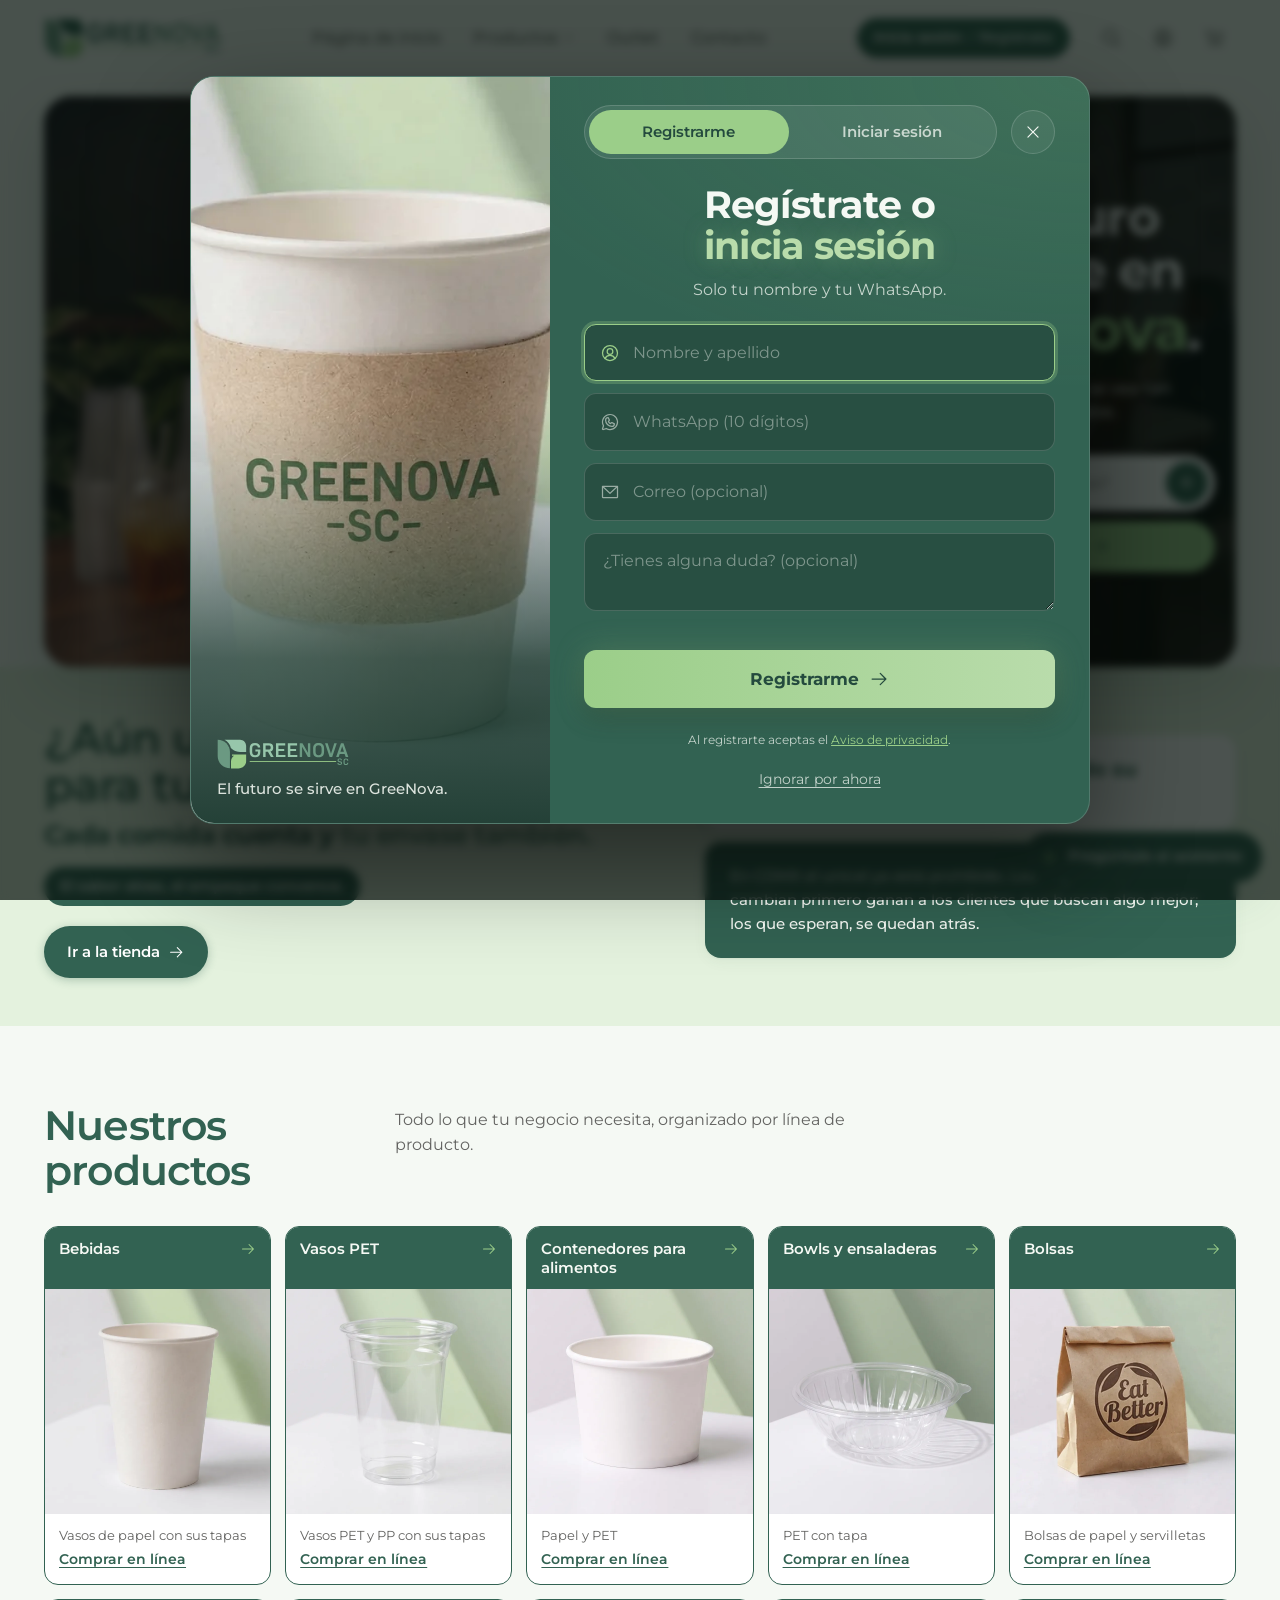
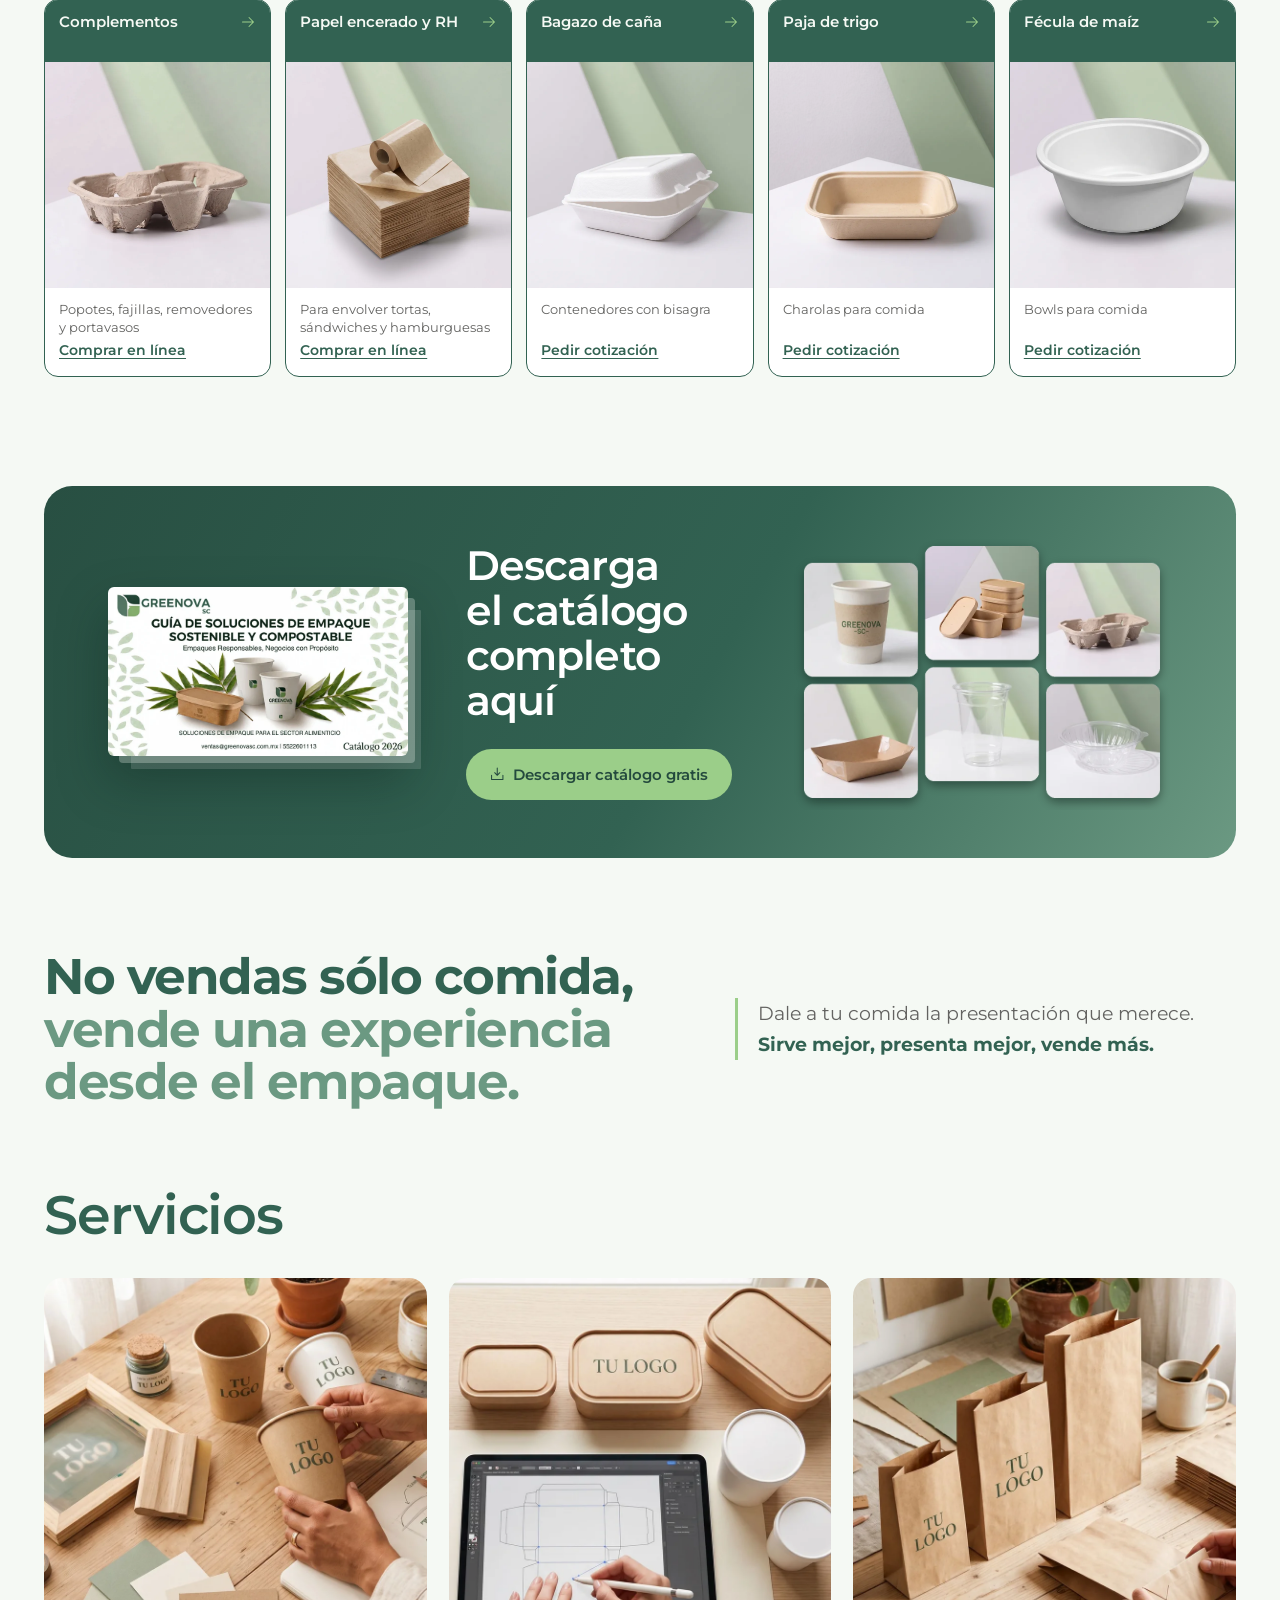
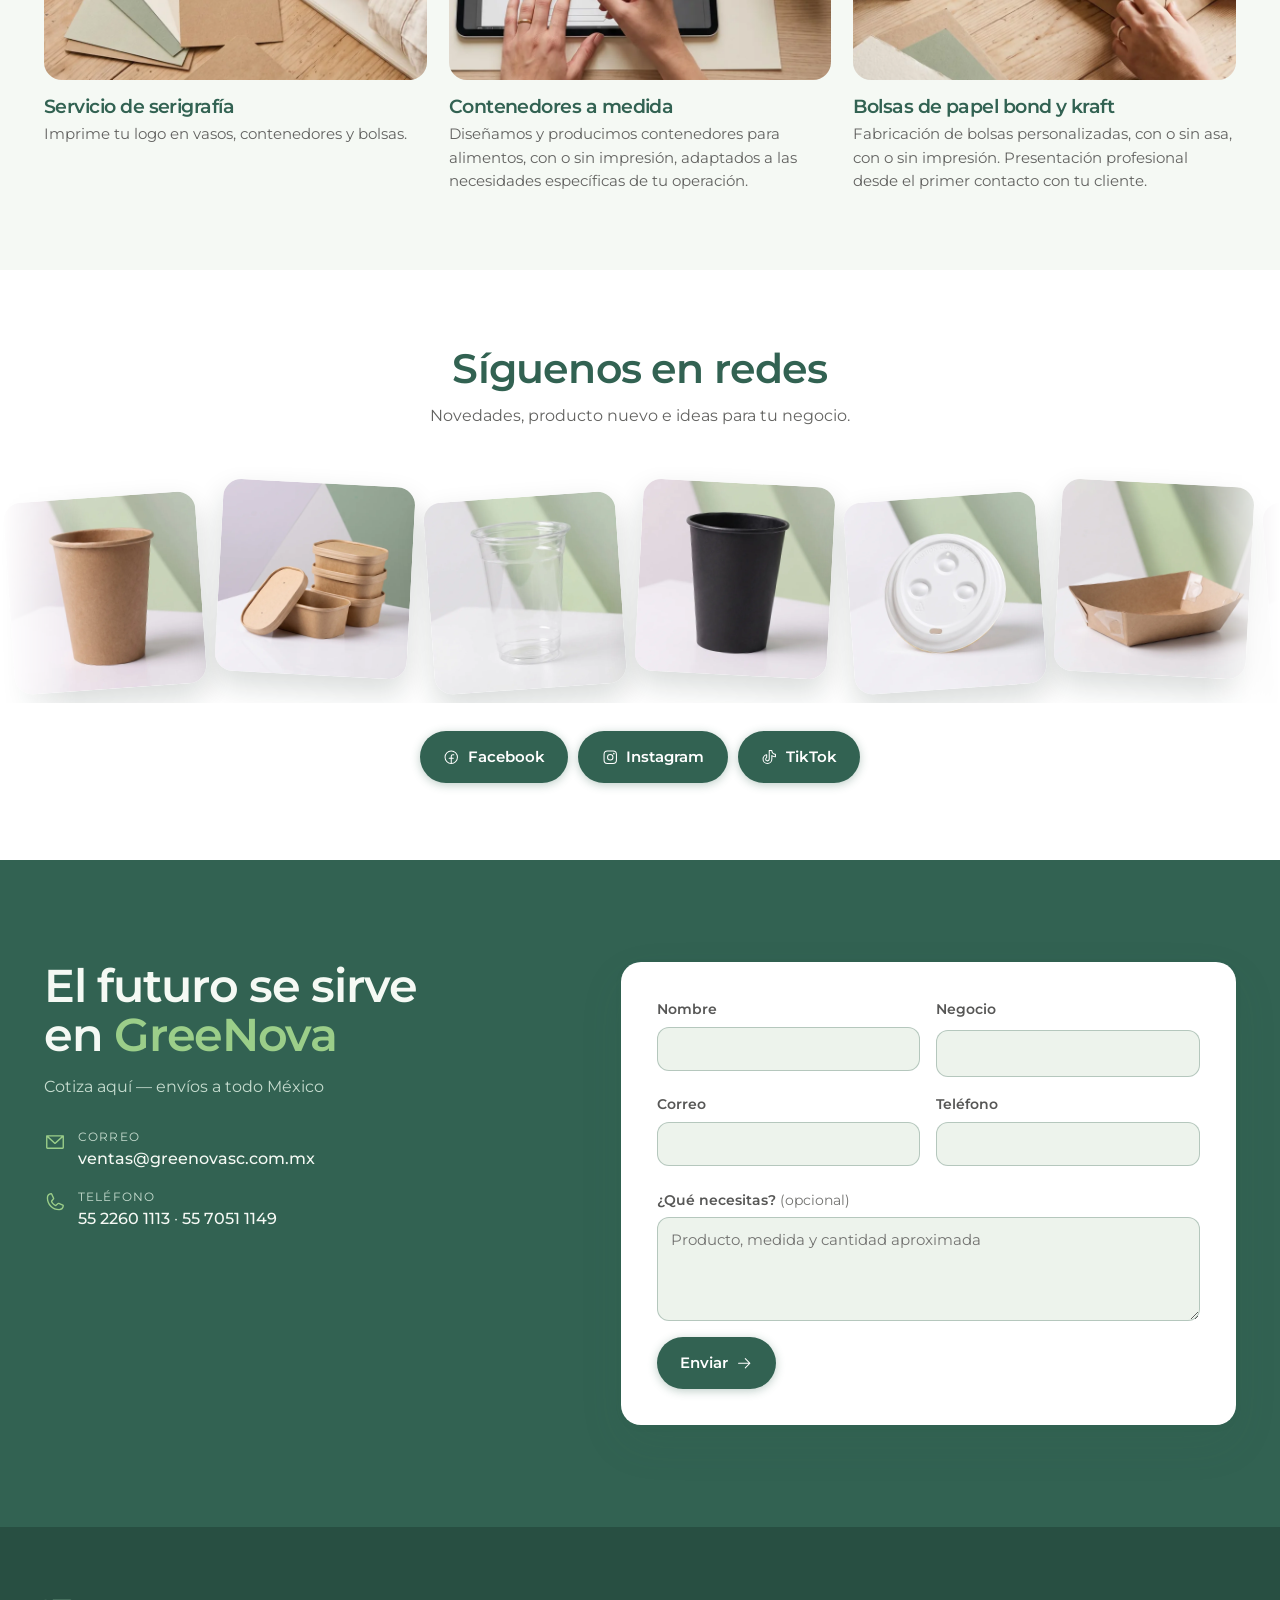
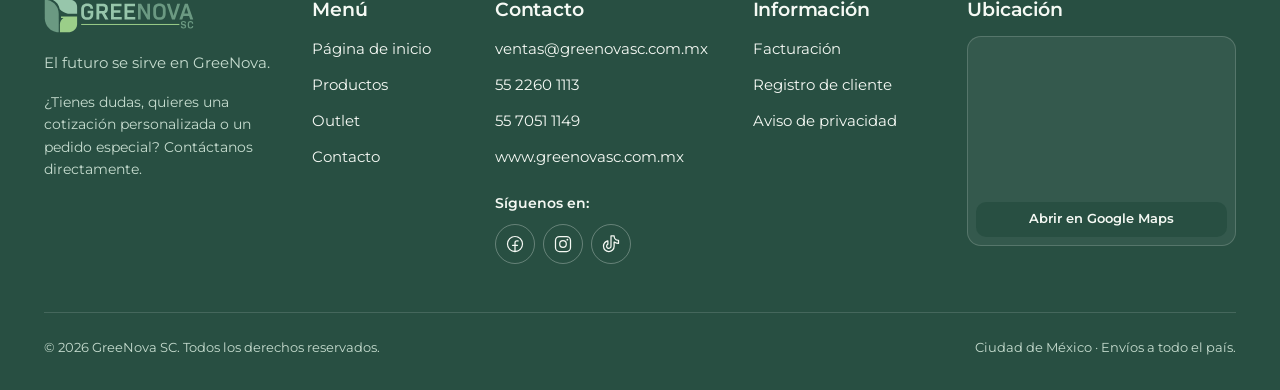
==== commit a6a10db5: "Catálogo 2026 nuevo (comprimido a 8 MB) y fotos con comida de paja de trigo y fécula Co-Authored-By:" ====
--- a/index.html
+++ b/index.html
@@ -28,7 +28,7 @@
 <link rel="preconnect" href="https://fonts.gstatic.com" crossorigin>
 <link rel="stylesheet" href="https://fonts.googleapis.com/css2?family=Montserrat:wght@400;500;600;700&display=swap">
 <link rel="preload" as="image" href="assets/prod/vaso-papel-par-cutout.webp?v=20260928b">
-<link rel="stylesheet" href="styles.css?v=20261007f">
+<link rel="stylesheet" href="styles.css?v=20261007g">
 <script>document.documentElement.classList.add("js");</script>
 
 <script type="application/ld+json">
@@ -227,12 +227,12 @@
         </a>
         <a class="cat rv" data-d="8" role="listitem" href="#cotizar">
           <span class="cat__barra">Paja de trigo <svg class="ico" aria-hidden="true"><use href="#i-arrow-right"></use></svg></span>
-          <span class="cat__foto"><img src="assets/prod/charola-paja-trigo.webp?v=20261007a" alt="Charola de paja de trigo." loading="lazy" decoding="async" width="900" height="900"></span>
+          <span class="cat__foto"><img src="assets/prod/charola-paja-trigo.webp?v=20261007a" alt="Charola de paja de trigo." loading="lazy" decoding="async" width="900" height="900"><img class="cat__amb" src="assets/landing/cafe-paja-trigo.webp?v=20261007a" alt="" loading="lazy" decoding="async" width="900" height="900"></span>
           <span class="cat__txt"><small>Charolas para comida</small><b>Pedir cotización</b></span>
         </a>
         <a class="cat rv" data-d="9" role="listitem" href="#cotizar">
           <span class="cat__barra">Fécula de maíz <svg class="ico" aria-hidden="true"><use href="#i-arrow-right"></use></svg></span>
-          <span class="cat__foto"><img src="assets/prod/souffle-fecula.webp?v=20261007a" alt="Bowl de fécula de maíz." loading="lazy" decoding="async" width="900" height="900"></span>
+          <span class="cat__foto"><img src="assets/prod/souffle-fecula.webp?v=20261007a" alt="Bowl de fécula de maíz." loading="lazy" decoding="async" width="900" height="900"><img class="cat__amb" src="assets/landing/cafe-fecula.webp?v=20261007a" alt="" loading="lazy" decoding="async" width="900" height="900"></span>
           <span class="cat__txt"><small>Bowls para comida</small><b>Pedir cotización</b></span>
         </a>
       </div>
@@ -240,7 +240,8 @@
   </section>
 
   <!-- ============ Catálogo para descargar ============
-       El PDF es "Catálogo GreeNova SC 2026 - Lead Magnet (Portada Oficial)".
+       El PDF es "Catálogo_Greenovasc_2026-4" (Gabriel, 2026-10-07): 33 páginas
+       horizontales, comprimido de 98 MB a 8 MB (imágenes a JPEG, mismo texto).
        Pide el registro (nombre y WhatsApp) y al terminar se descarga solo;
        también se puede bajar sin registrarse (data-requiere-registro, modo
        "catalogo", en greenova.js). Comentarios del 2026-10-07: la portada va
@@ -250,10 +251,10 @@
   <section class="bloque catalogo" id="catalogo" aria-labelledby="catalogo-h">
     <div class="wrap">
       <div class="catalogo__caja rv">
-        <img class="catalogo__portada" src="assets/catalogo/portada-catalogo-2026b.webp?v=20261007a" alt="Portada del catálogo y precios 2026 de GreeNova SC" width="520" height="735" loading="lazy" decoding="async">
+        <img class="catalogo__portada" src="assets/catalogo/portada-catalogo-2026c.webp?v=20261007a" alt="Portada del Catálogo 2026 de GreeNova SC" width="800" height="450" loading="lazy" decoding="async">
         <div class="catalogo__txt">
           <h2 id="catalogo-h">Descarga el catálogo completo aquí</h2>
-          <a class="btn btn--acento" href="assets/catalogo/catalogo-greenova-sc-2026.pdf?v=20261005a" download="Catálogo GreeNova SC 2026.pdf" data-requiere-registro data-registro-modo="catalogo">
+          <a class="btn btn--acento" href="assets/catalogo/catalogo-greenova-sc-2026.pdf?v=20261007a" download="Catálogo GreeNova SC 2026.pdf" data-requiere-registro data-registro-modo="catalogo">
             <svg class="ico" aria-hidden="true"><use href="#i-download"></use></svg>
             Descargar catálogo gratis
           </a>
--- a/styles.css
+++ b/styles.css
@@ -3509,3 +3509,11 @@
   .franja--problema h2 { max-width: 20ch; }
 }
 
+
+/* Catálogo nuevo (2026-10-07): la portada es horizontal (16:9). */
+.catalogo__caja { grid-template-columns: minmax(0, 300px) minmax(0, 1fr) minmax(0, 380px); }
+@media (max-width: 1100px) { .catalogo__caja { grid-template-columns: minmax(0, 260px) minmax(0, 1fr); } }
+@media (max-width: 640px) {
+  .catalogo__caja { grid-template-columns: 1fr; }
+  .catalogo__portada { width: 100%; max-width: 340px; }
+}
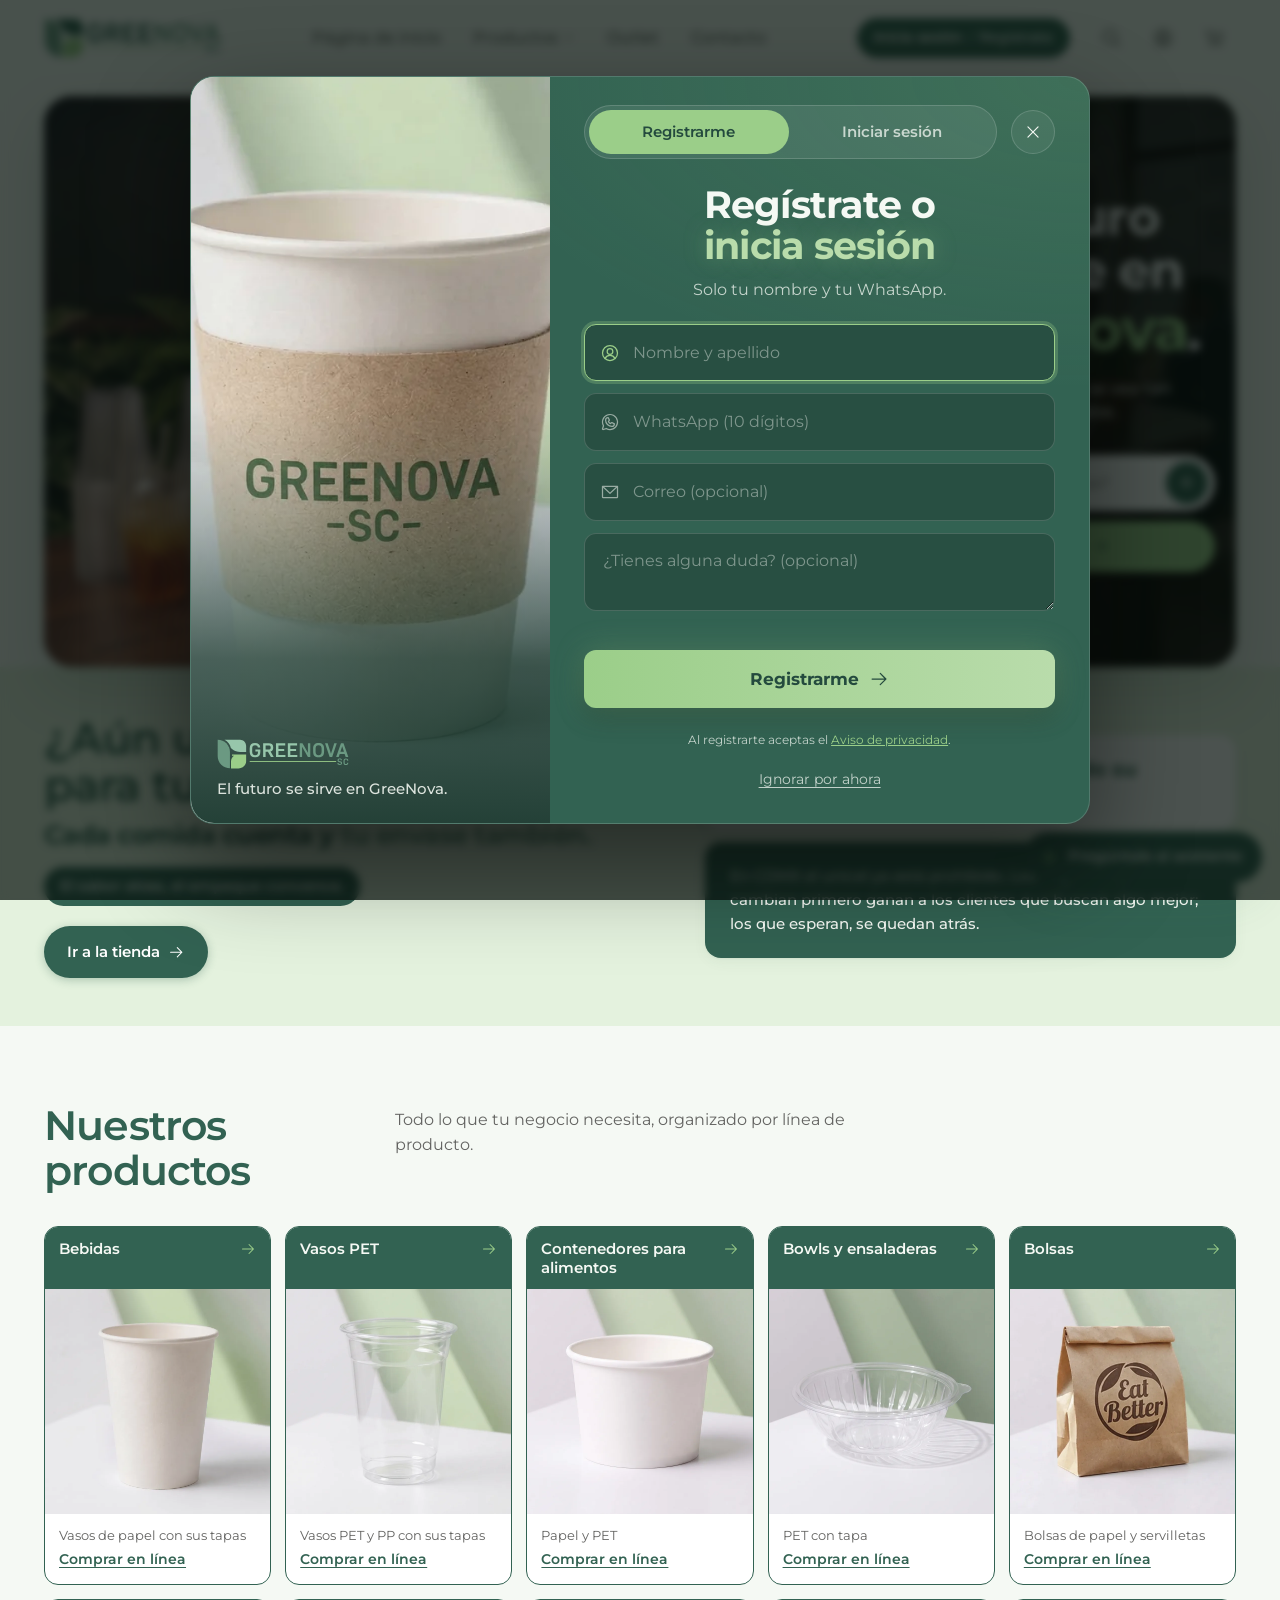
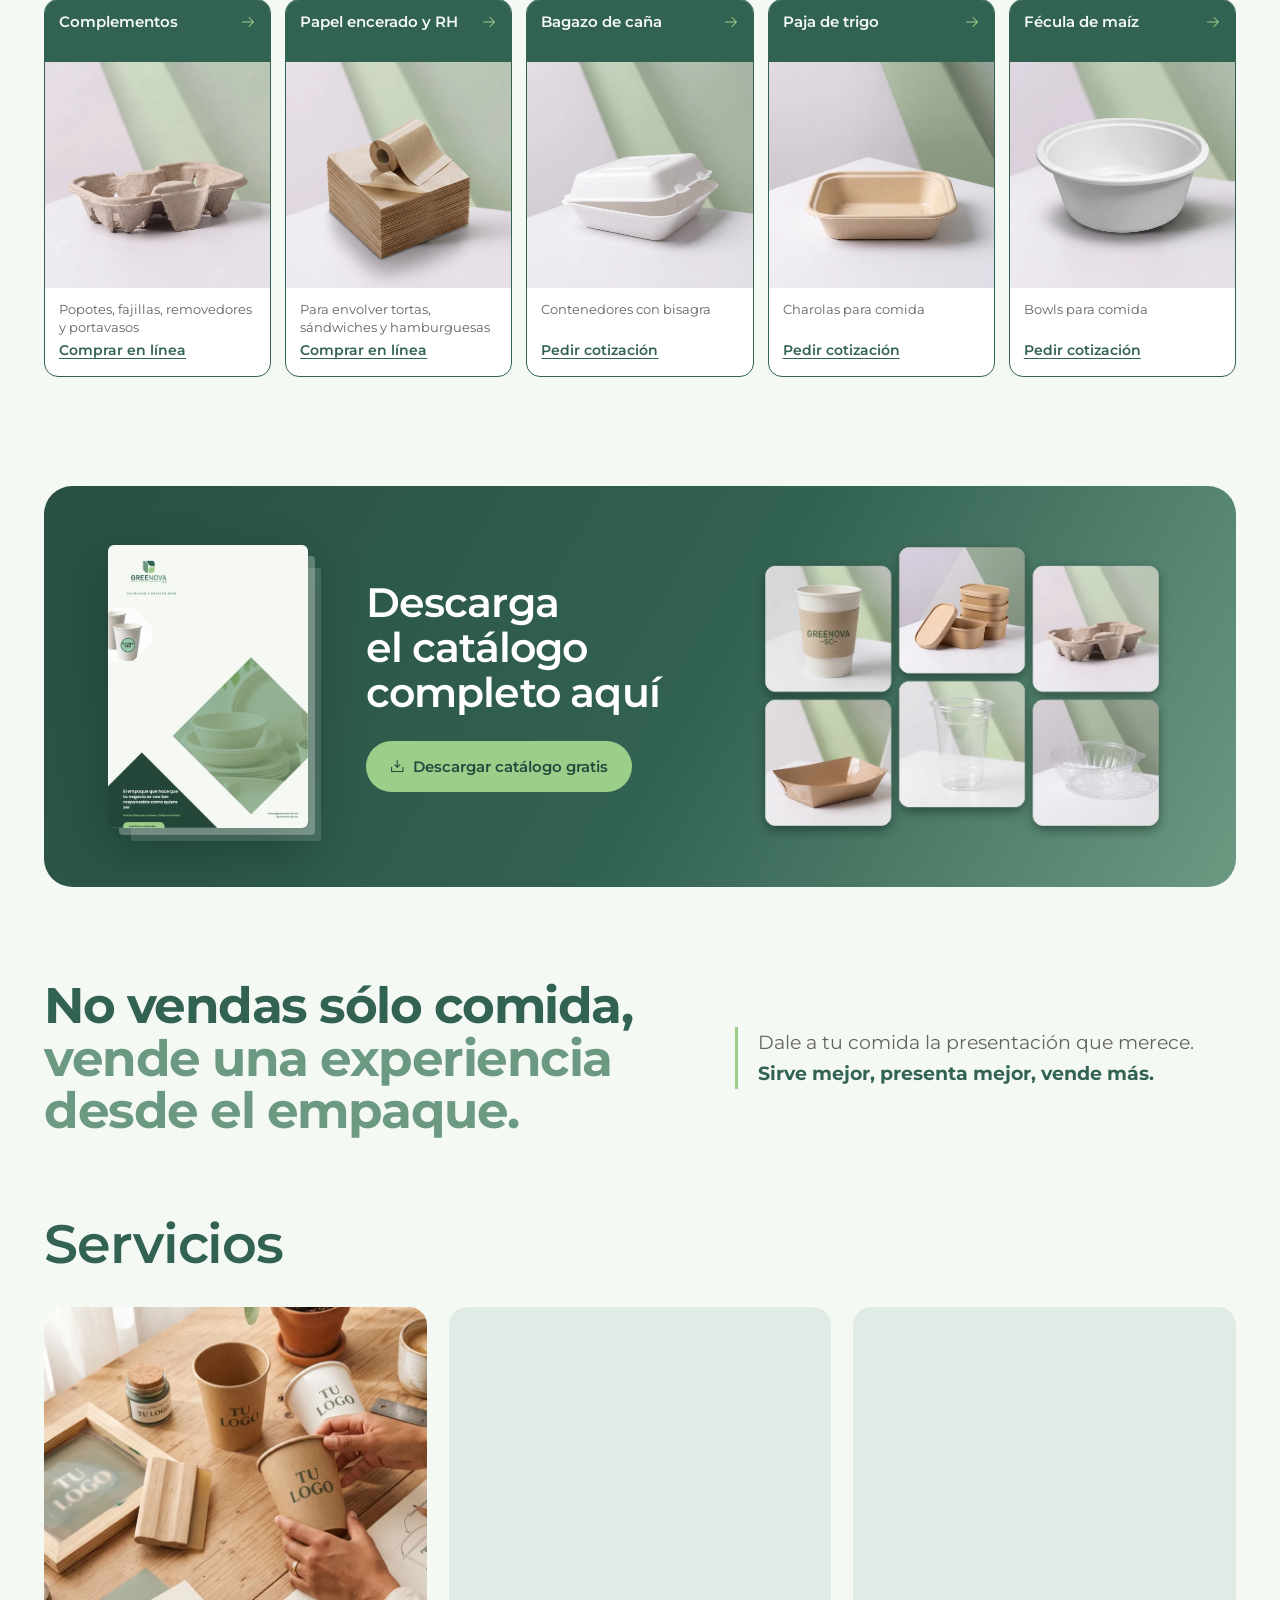
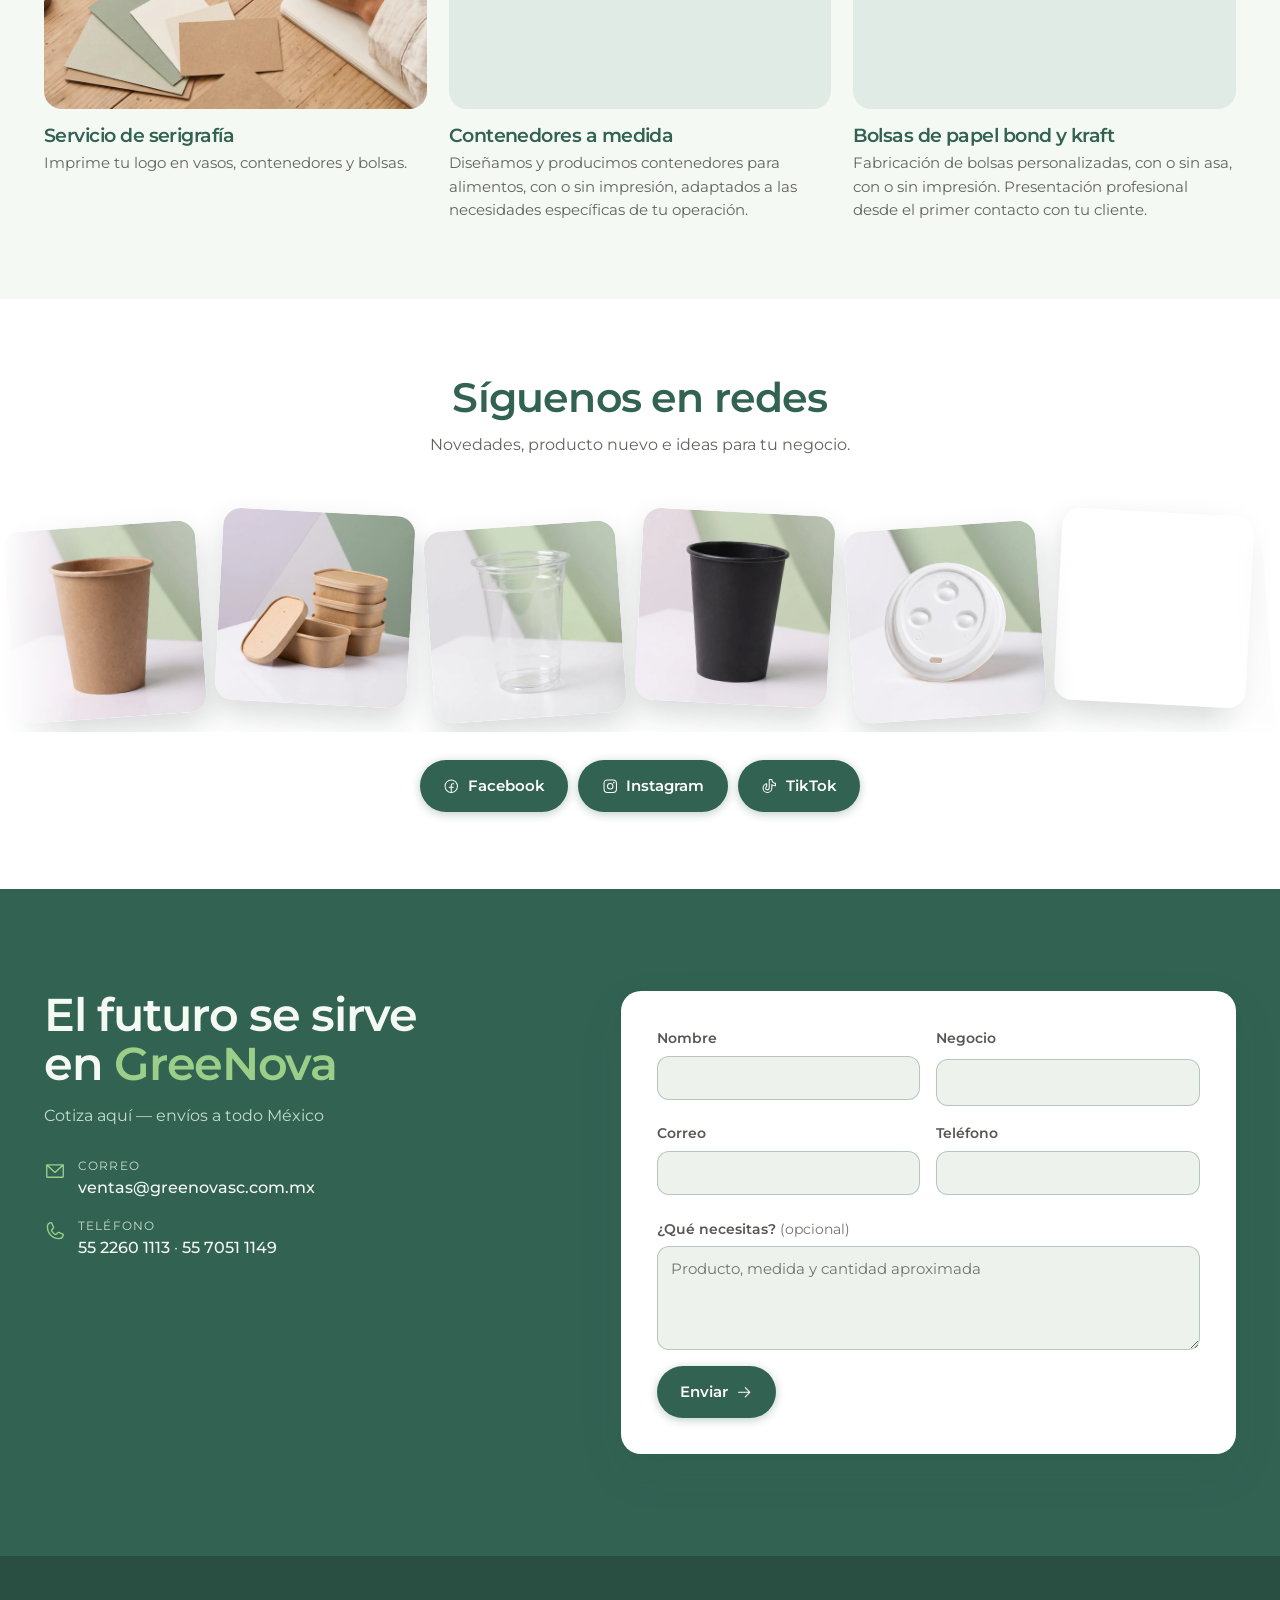
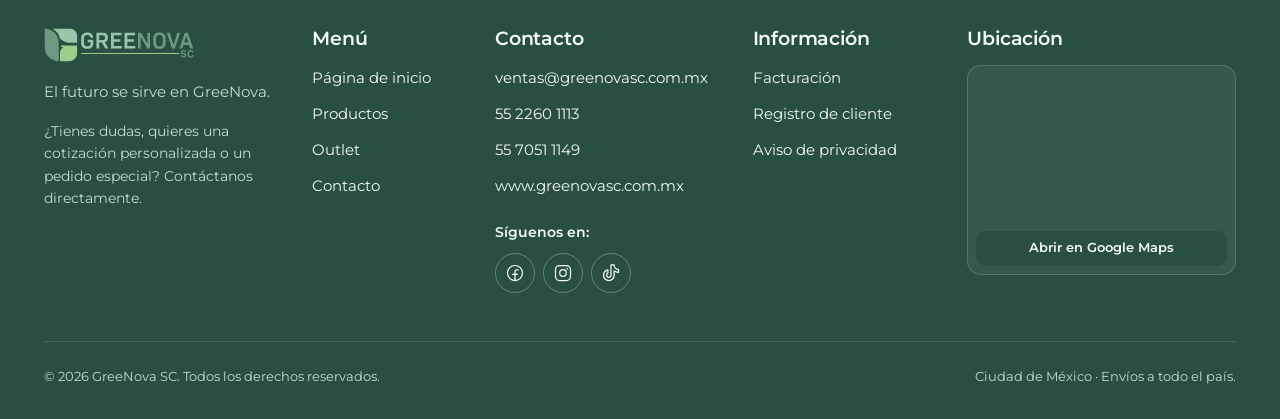
==== commit 87e0bc2d: "Catálogo: regresa la imagen de portada de antes, derecha Co-Authored-By: Claude Opus 5.5 <noreply@an" ====
--- a/index.html
+++ b/index.html
@@ -28,7 +28,7 @@
 <link rel="preconnect" href="https://fonts.gstatic.com" crossorigin>
 <link rel="stylesheet" href="https://fonts.googleapis.com/css2?family=Montserrat:wght@400;500;600;700&display=swap">
 <link rel="preload" as="image" href="assets/prod/vaso-papel-par-cutout.webp?v=20260928b">
-<link rel="stylesheet" href="styles.css?v=20261007g">
+<link rel="stylesheet" href="styles.css?v=20261007h">
 <script>document.documentElement.classList.add("js");</script>
 
 <script type="application/ld+json">
@@ -242,6 +242,8 @@
   <!-- ============ Catálogo para descargar ============
        El PDF es "Catálogo_Greenovasc_2026-4" (Gabriel, 2026-10-07): 33 páginas
        horizontales, comprimido de 98 MB a 8 MB (imágenes a JPEG, mismo texto).
+       La imagen de la portada se queda la de antes (Gabriel: "estaba muy
+       bien, no le pongas la de ahorita").
        Pide el registro (nombre y WhatsApp) y al terminar se descarga solo;
        también se puede bajar sin registrarse (data-requiere-registro, modo
        "catalogo", en greenova.js). Comentarios del 2026-10-07: la portada va
@@ -251,7 +253,7 @@
   <section class="bloque catalogo" id="catalogo" aria-labelledby="catalogo-h">
     <div class="wrap">
       <div class="catalogo__caja rv">
-        <img class="catalogo__portada" src="assets/catalogo/portada-catalogo-2026c.webp?v=20261007a" alt="Portada del Catálogo 2026 de GreeNova SC" width="800" height="450" loading="lazy" decoding="async">
+        <img class="catalogo__portada" src="assets/catalogo/portada-catalogo-2026b.webp?v=20261007a" alt="Portada del catálogo y precios 2026 de GreeNova SC" width="520" height="735" loading="lazy" decoding="async">
         <div class="catalogo__txt">
           <h2 id="catalogo-h">Descarga el catálogo completo aquí</h2>
           <a class="btn btn--acento" href="assets/catalogo/catalogo-greenova-sc-2026.pdf?v=20261007a" download="Catálogo GreeNova SC 2026.pdf" data-requiere-registro data-registro-modo="catalogo">
--- a/styles.css
+++ b/styles.css
@@ -3509,11 +3509,3 @@
   .franja--problema h2 { max-width: 20ch; }
 }
 
-
-/* Catálogo nuevo (2026-10-07): la portada es horizontal (16:9). */
-.catalogo__caja { grid-template-columns: minmax(0, 300px) minmax(0, 1fr) minmax(0, 380px); }
-@media (max-width: 1100px) { .catalogo__caja { grid-template-columns: minmax(0, 260px) minmax(0, 1fr); } }
-@media (max-width: 640px) {
-  .catalogo__caja { grid-template-columns: 1fr; }
-  .catalogo__portada { width: 100%; max-width: 340px; }
-}
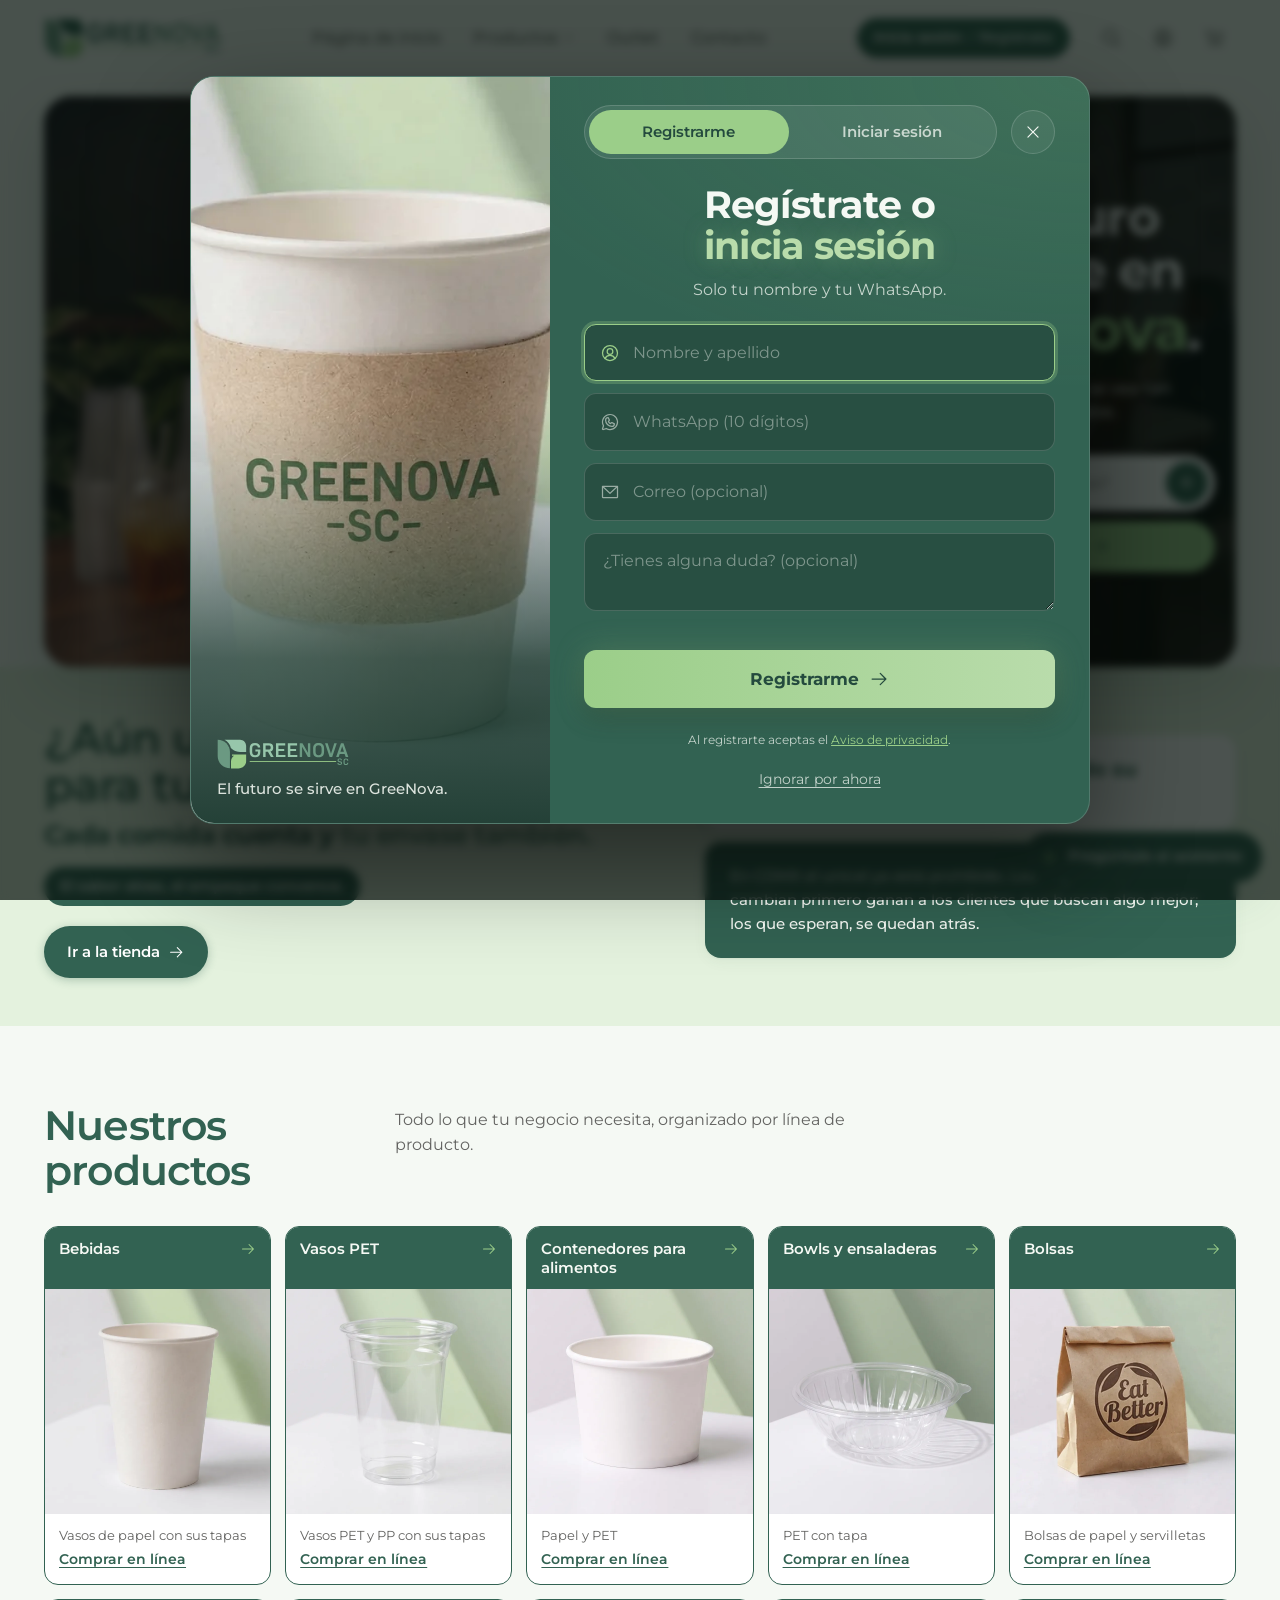
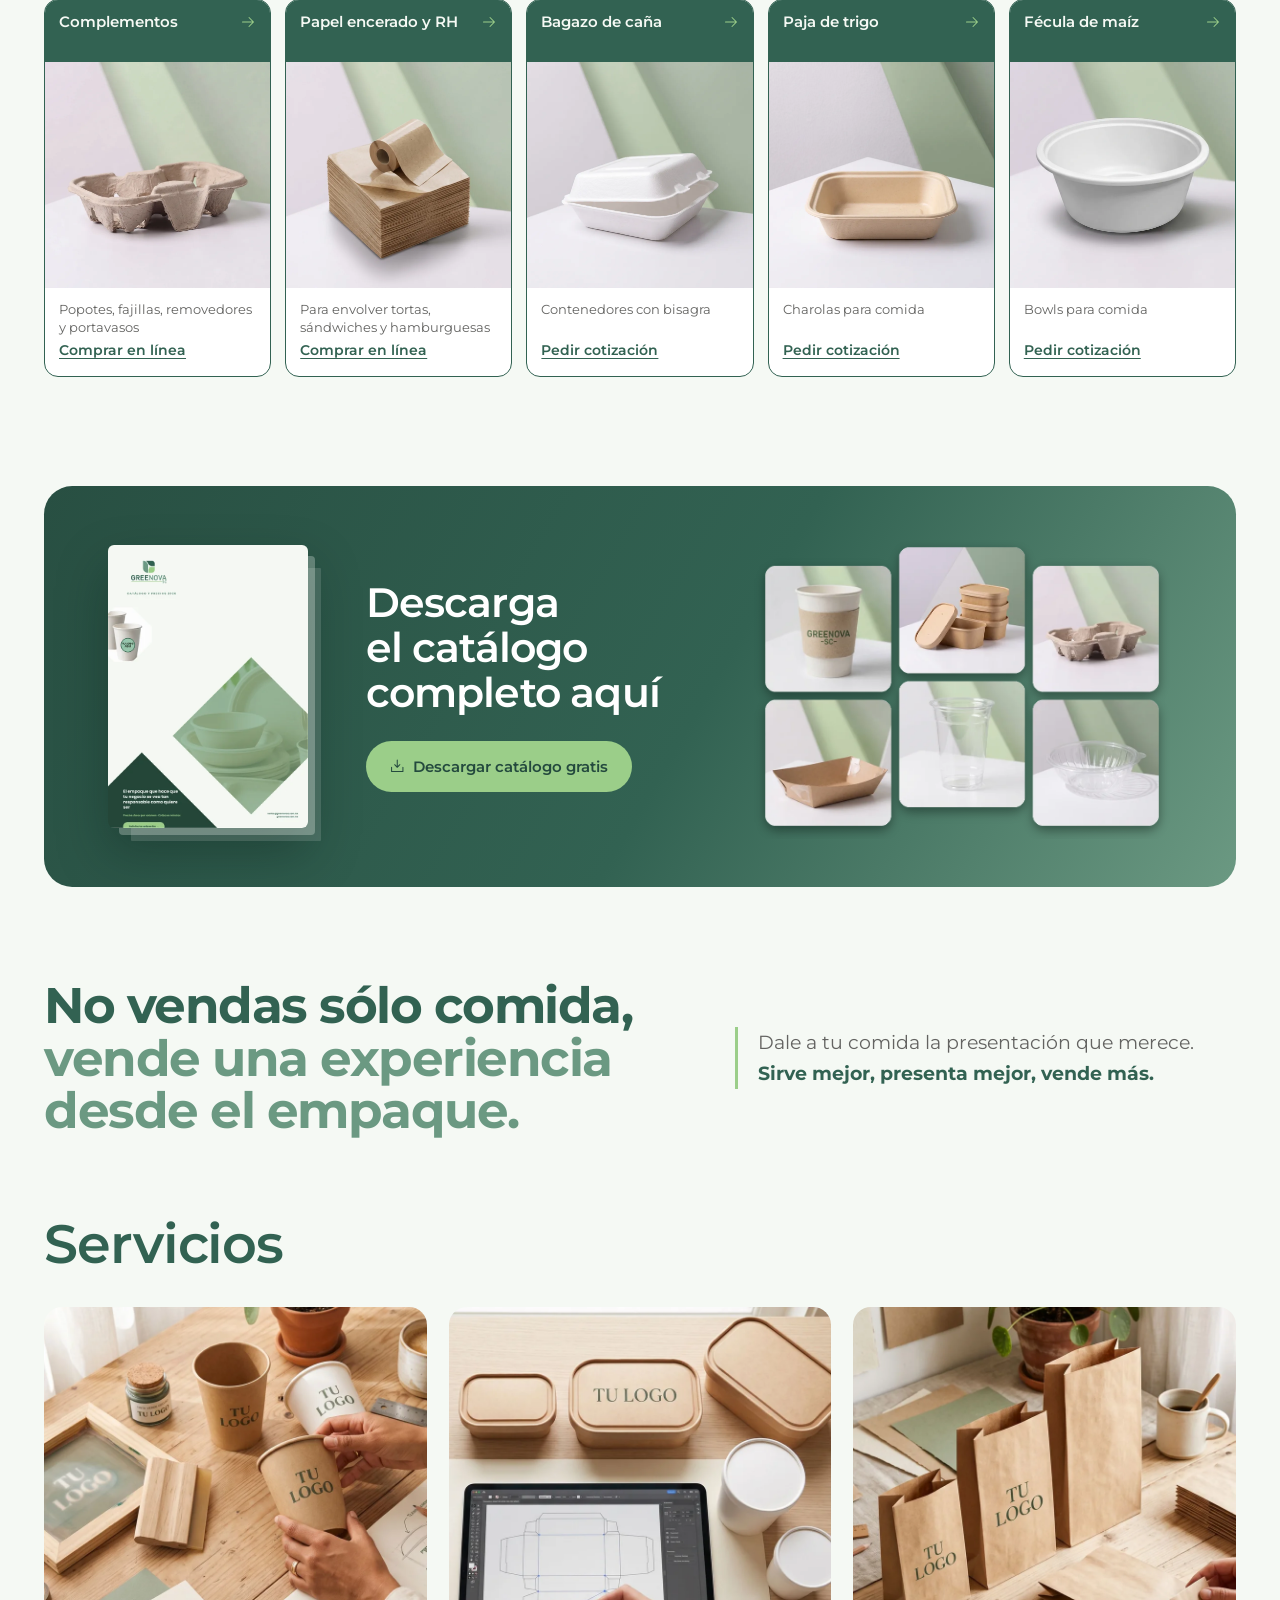
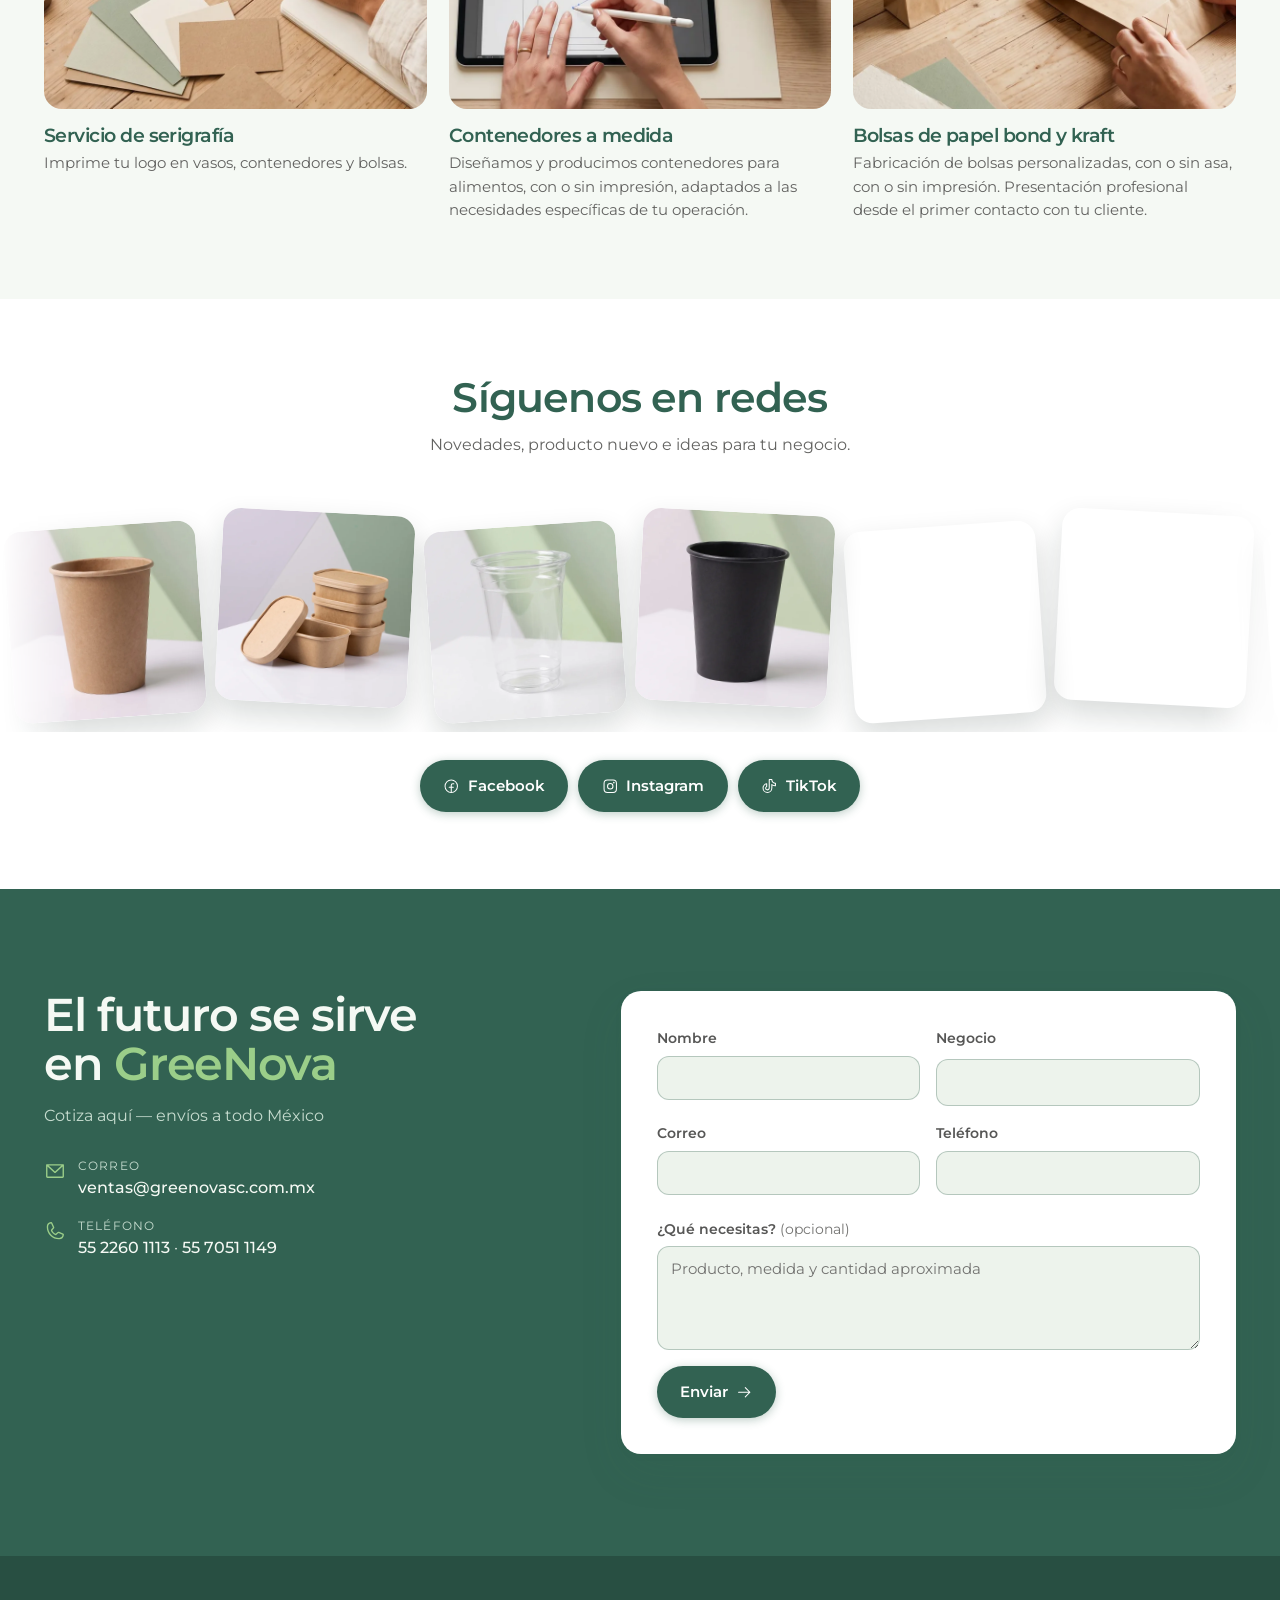
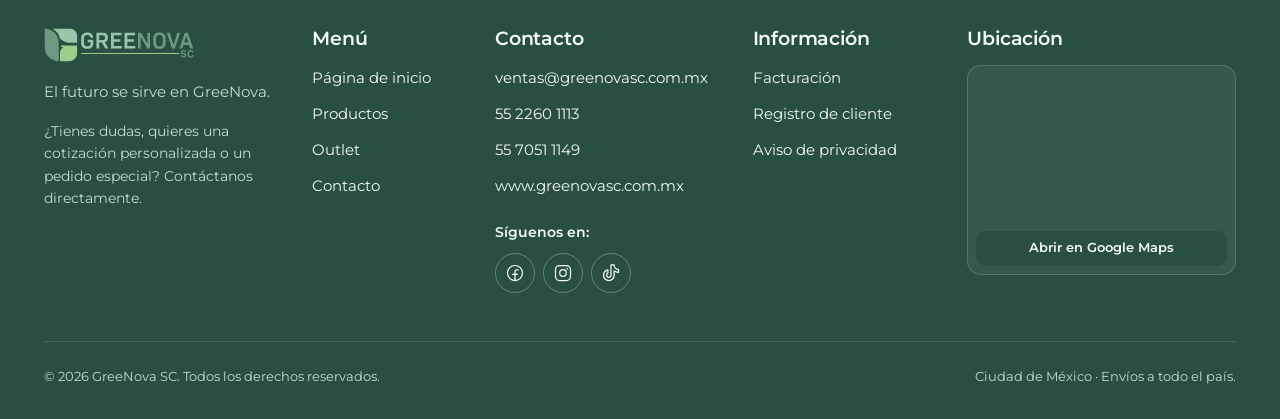
==== commit 5c03d34a: "Fotos de Gemini: bolsas y papel al pasar el cursor; estudio 42, 52, 56 y 65 Co-Authored-By: Claude O" ====
--- a/index.html
+++ b/index.html
@@ -173,11 +173,10 @@
   <!-- ============ Nuestros productos ============
        Comentarios del 2026-10-07 (pág. 2): foto del producto y, al pasar el
        cursor, el producto con la bebida o el alimento. Van en el orden de los
-       comentarios, cinco por fila. Faltan de Gemini las fotos con comida de
-       Bolsas (galletas o baguette), Papel encerado y RH (torta en encerado y
-       hamburguesa en RH; por ahora el croissant) y las de bagazo de caña, paja
-       de trigo y fécula de maíz. Esas tres no están en la tienda: llevan a
-       la cotización. Las fotos de estudio son todas del mismo fondo. -->
+       comentarios, cinco por fila. Bagazo de caña, paja de trigo y fécula de
+       maíz no están en la tienda: llevan a la cotización. Las fotos de
+       estudio son todas del mismo fondo y las de comida van en un lugar que
+       va con esa comida (Gabriel, 2026-10-07). -->
   <section class="bloque bloque--cats" id="productos" aria-labelledby="cats-h">
     <div class="wrap">
       <div class="bloque__intro rv">
@@ -207,7 +206,7 @@
         </a>
         <a class="cat rv" data-d="4" role="listitem" href="tienda.html?sec=bolsas">
           <span class="cat__barra">Bolsas <svg class="ico" aria-hidden="true"><use href="#i-arrow-right"></use></svg></span>
-          <span class="cat__foto"><img src="assets/prod/srv-bolsa-kraft.webp?v=20261003n" alt="Bolsa de papel kraft con fuelle." loading="lazy" decoding="async" width="900" height="900"><img class="cat__amb" src="assets/landing/cafe-bolsas.webp?v=20261001a" alt="" loading="lazy" decoding="async" width="900" height="900"></span>
+          <span class="cat__foto"><img src="assets/prod/srv-bolsa-kraft.webp?v=20261003n" alt="Bolsa de papel kraft con fuelle." loading="lazy" decoding="async" width="900" height="900"><img class="cat__amb" src="assets/landing/cafe-bolsas-pan.webp?v=20261007a" alt="" loading="lazy" decoding="async" width="900" height="900"></span>
           <span class="cat__txt"><small>Bolsas de papel y servilletas</small><b>Comprar en línea</b></span>
         </a>
         <a class="cat rv" data-d="5" role="listitem" href="tienda.html?sec=accesorios">
@@ -217,7 +216,7 @@
         </a>
         <a class="cat rv" data-d="6" role="listitem" href="tienda.html?cat=servilletas-papel">
           <span class="cat__barra">Papel encerado y RH <svg class="ico" aria-hidden="true"><use href="#i-arrow-right"></use></svg></span>
-          <span class="cat__foto"><img src="assets/prod/papel-encerado-estudio.webp?v=20261005a" alt="Papel grado alimenticio encerado." loading="lazy" decoding="async" width="900" height="900"><img class="cat__amb" src="assets/uso/papel-encerado-croissant.webp?v=20261007a" alt="" loading="lazy" decoding="async" width="900" height="900"></span>
+          <span class="cat__foto"><img src="assets/prod/papel-encerado-estudio.webp?v=20261005a" alt="Papel grado alimenticio encerado." loading="lazy" decoding="async" width="900" height="900"><img class="cat__amb" src="assets/landing/cafe-papel-torta.webp?v=20261007a" alt="" loading="lazy" decoding="async" width="900" height="900"></span>
           <span class="cat__txt"><small>Para envolver tortas, sándwiches y hamburguesas</small><b>Comprar en línea</b></span>
         </a>
         <a class="cat rv" data-d="7" role="listitem" href="#cotizar">
@@ -530,7 +529,7 @@
 
 <div class="toast" id="toast" role="status" aria-live="polite"></div>
 
-<script src="productos.js?v=20261007a"></script>
+<script src="productos.js?v=20261007b"></script>
 <script src="agente-criterios.js?v=20261005a"></script>
 <script src="cuenta.js?v=20261003c"></script>
 <script src="greenova.js?v=20261005a"></script>
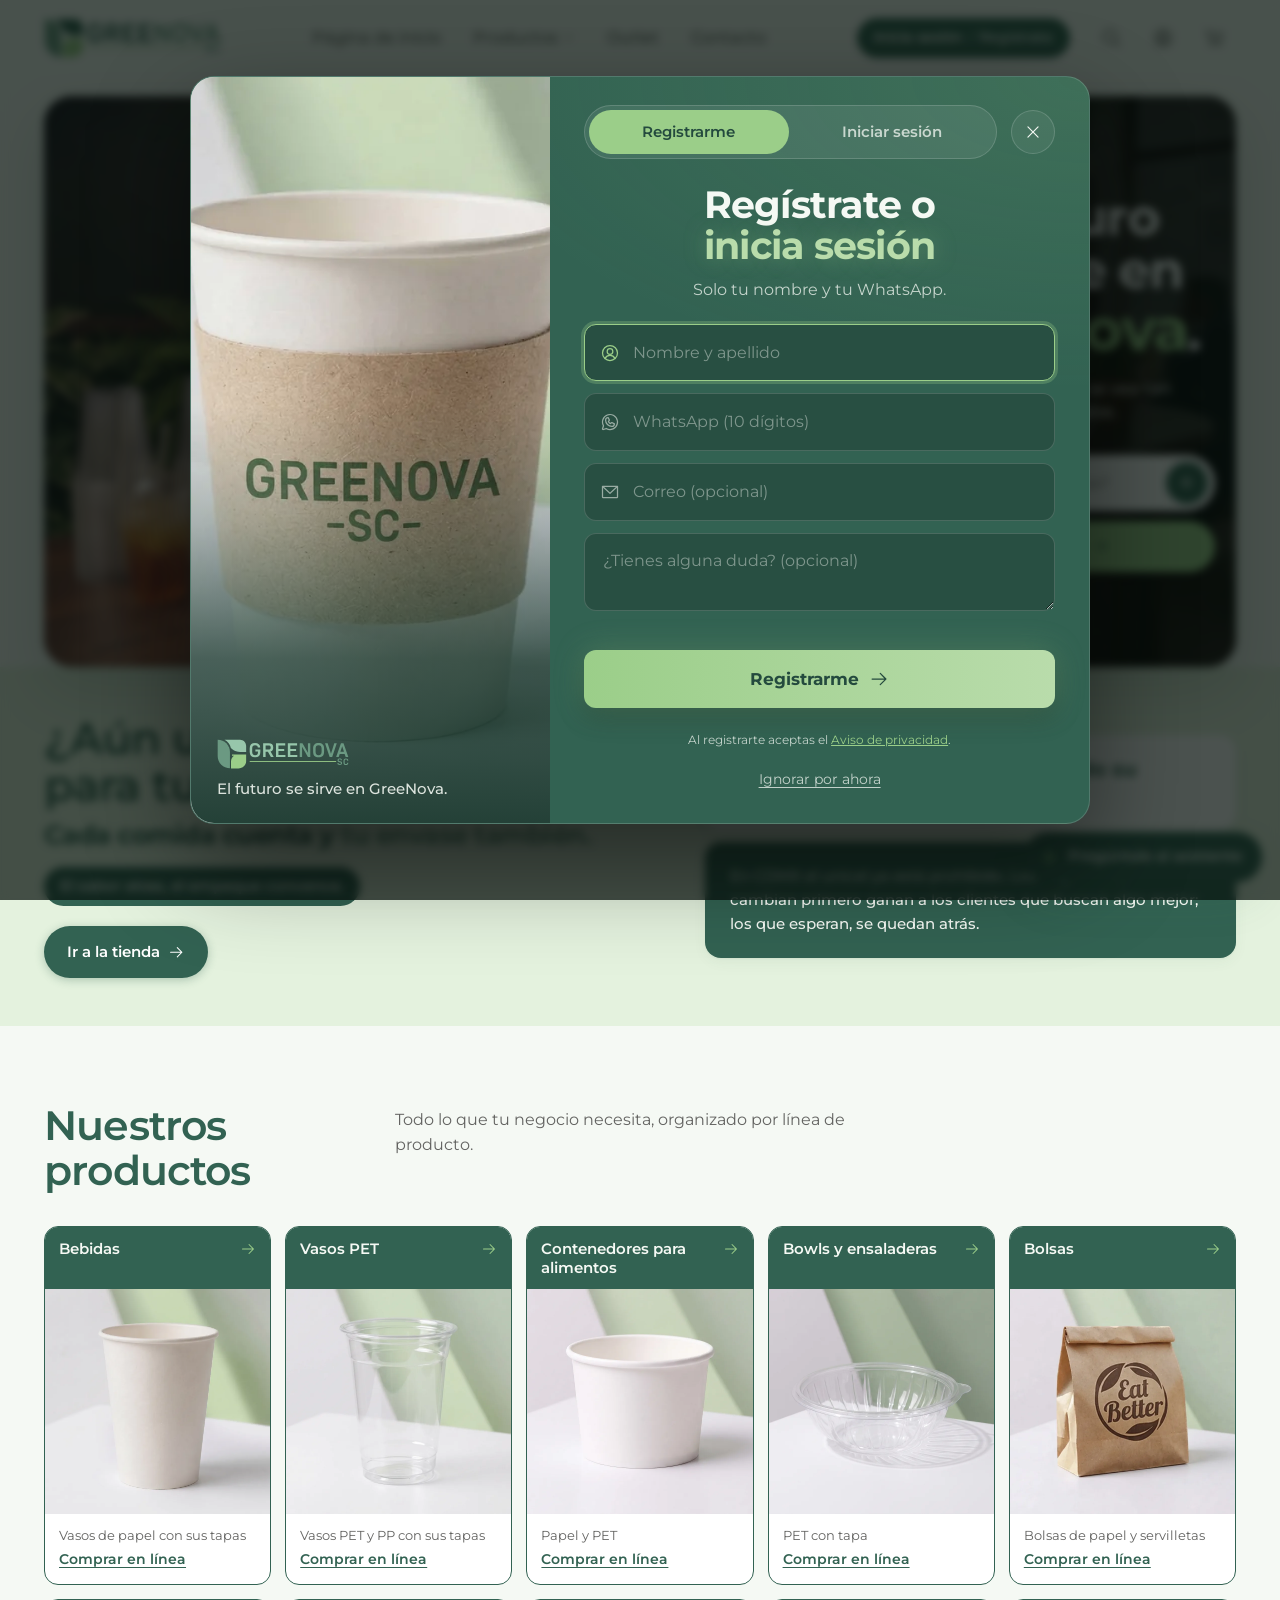
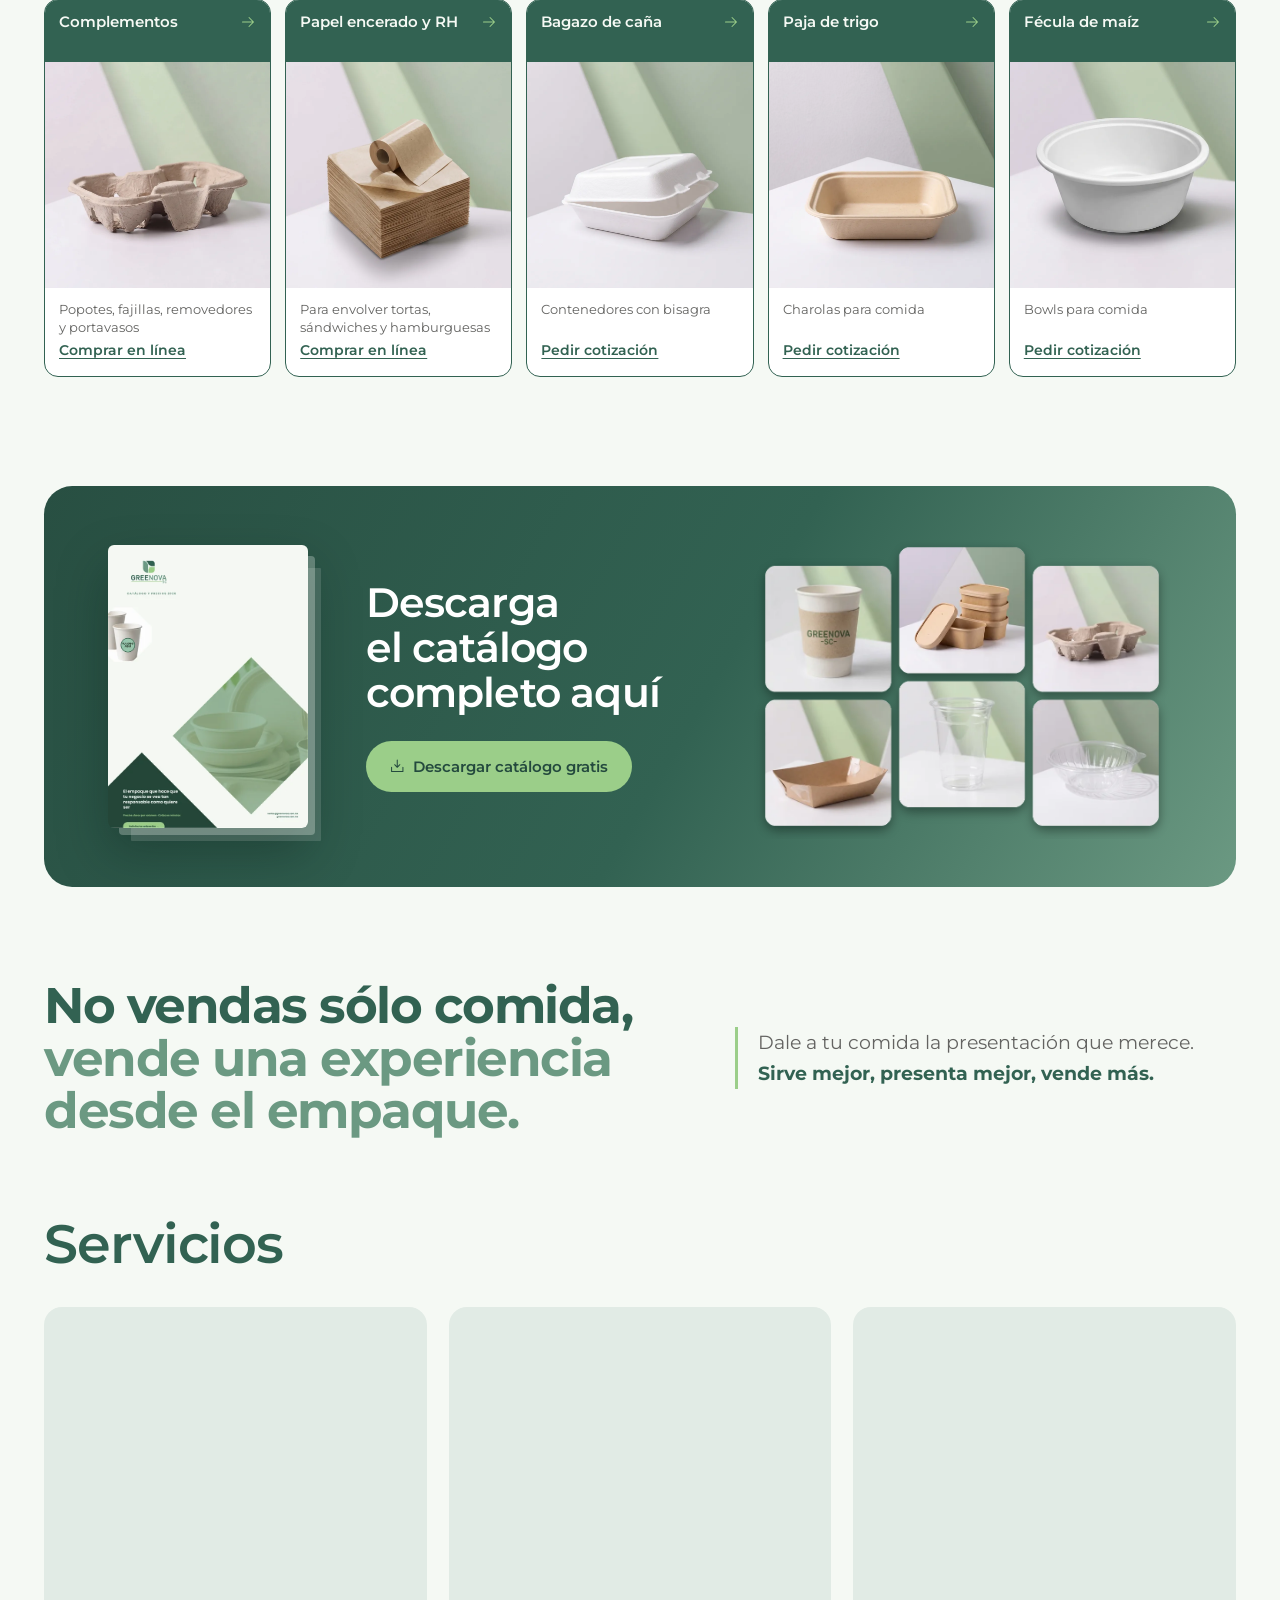
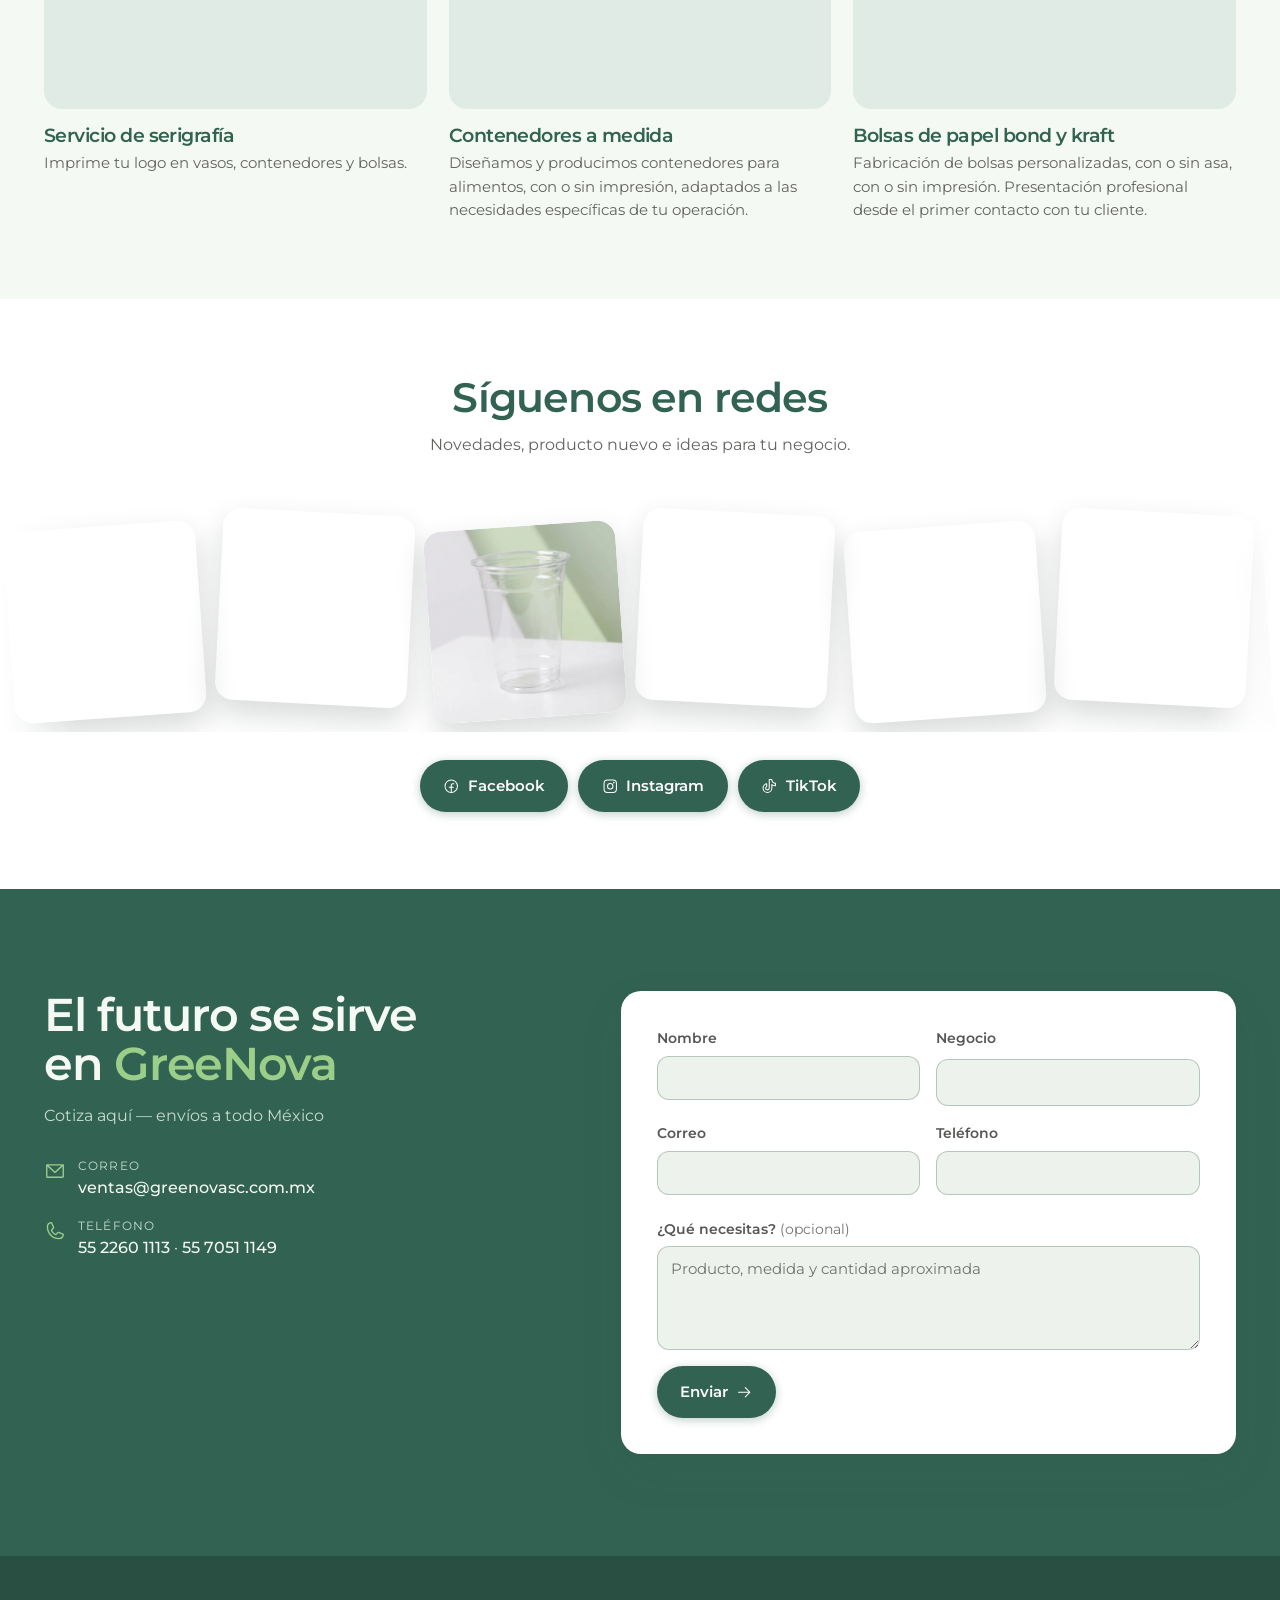
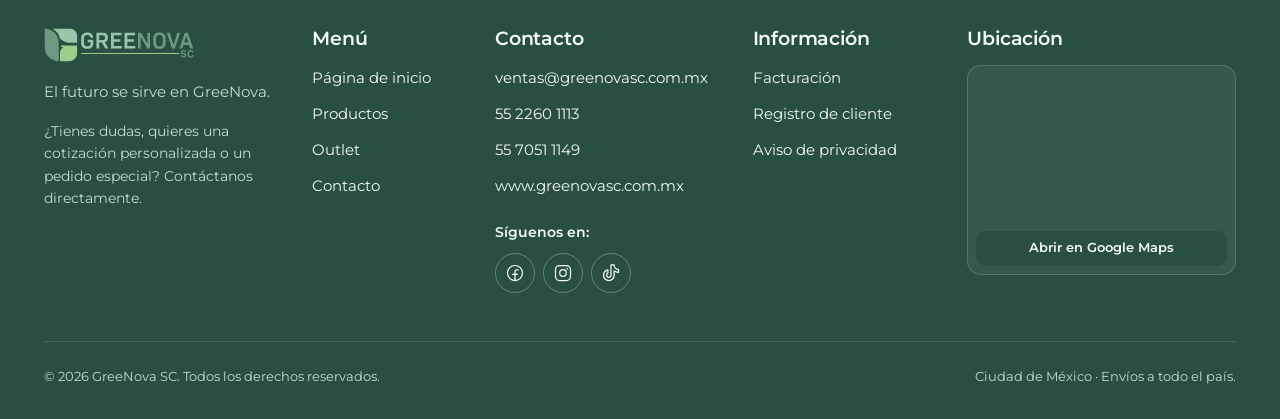
==== commit c6ca082c: "Servicios: las 3 fotos nuevas de la lámina 4 (vasos de colores, comida rápida y bolsas bond) Co-Auth" ====
--- a/index.html
+++ b/index.html
@@ -279,9 +279,10 @@
   <!-- ============ Servicios ============
        Los 3 cuadros se quedan (Feedback, pág. 6), sin "te mandamos una
        muestra". Foto arriba y texto abajo. Sin la frase de la derecha
-       (comentarios del 2026-10-07, pág. 4); las tres fotos nuevas (vasos
-       serigrafiados de colores, empaque para hamburguesa, papas, alitas y hot
-       dogs, y bolsas bond de colores) vienen de Gemini. -->
+       (comentarios del 2026-10-07, pág. 4). Fotos de la misma lámina (Gemini,
+       2026-10-08): vasos serigrafiados de colores; en medio, empaque para
+       hamburguesa, papas y hot dog (Gabriel eligió la de en medio para el
+       punto 2), y bolsas bond de colores junto a las kraft. -->
   <section class="bloque" id="personalizacion" aria-labelledby="serv-h">
     <div class="wrap">
       <div class="bloque__intro bloque__intro--grande rv">
@@ -289,18 +290,18 @@
       </div>
       <div class="servs">
         <article class="serv rv" data-d="0">
-          <span class="serv__foto"><img src="assets/landing/serv-serigrafia.webp?v=20261003a" alt="Vasos de papel kraft y blanco con un logo impreso en verde, junto al marco de serigrafía y la racleta." loading="lazy" decoding="async" width="800" height="840"></span>
+          <span class="serv__foto"><img src="assets/landing/serv-serigrafia-color.webp?v=20261008a" alt="Vasos de papel verde, rojo, azul y negro con “TU LOGO” impreso, junto al marco de serigrafía y la racleta." loading="lazy" decoding="async" width="800" height="840"></span>
           <h3>Servicio de serigrafía</h3>
           <p>Imprime tu logo en vasos, contenedores y bolsas.</p>
         </article>
         <article class="serv rv" data-d="1">
-          <span class="serv__foto"><img src="assets/landing/serv-contenedores.webp?v=20261003a" alt="Diseño en tableta de un contenedor a la medida, junto a contenedores kraft y blancos, uno con un logo impreso." loading="lazy" decoding="async" width="800" height="840"></span>
+          <span class="serv__foto"><img src="assets/landing/serv-comida-rapida.webp?v=20261008a" alt="Diseño en tableta del suaje de un empaque, junto a cajas para hamburguesa, porta papas y charola para hot dog en kraft y blanco, con “TU LOGO”." loading="lazy" decoding="async" width="800" height="840"></span>
           <h3>Contenedores a medida</h3>
           <p>Diseñamos y producimos contenedores para alimentos, con o sin impresión,
              adaptados a las necesidades específicas de tu operación.</p>
         </article>
         <article class="serv rv" data-d="2">
-          <span class="serv__foto"><img src="assets/landing/serv-bolsas.webp?v=20261003a" alt="Bolsas de papel kraft con fuelle en tres tamaños, dos con un logo impreso en verde." loading="lazy" decoding="async" width="800" height="840"></span>
+          <span class="serv__foto"><img src="assets/landing/serv-bolsas-color.webp?v=20261008a" alt="Bolsas de papel kraft y bolsas bond blancas, verdes, rojas, azules y negras con “TU LOGO” impreso." loading="lazy" decoding="async" width="800" height="840"></span>
           <h3>Bolsas de papel bond y kraft</h3>
           <p>Fabricación de bolsas personalizadas, con o sin asa, con o sin impresión.
              Presentación profesional desde el primer contacto con tu cliente.</p>
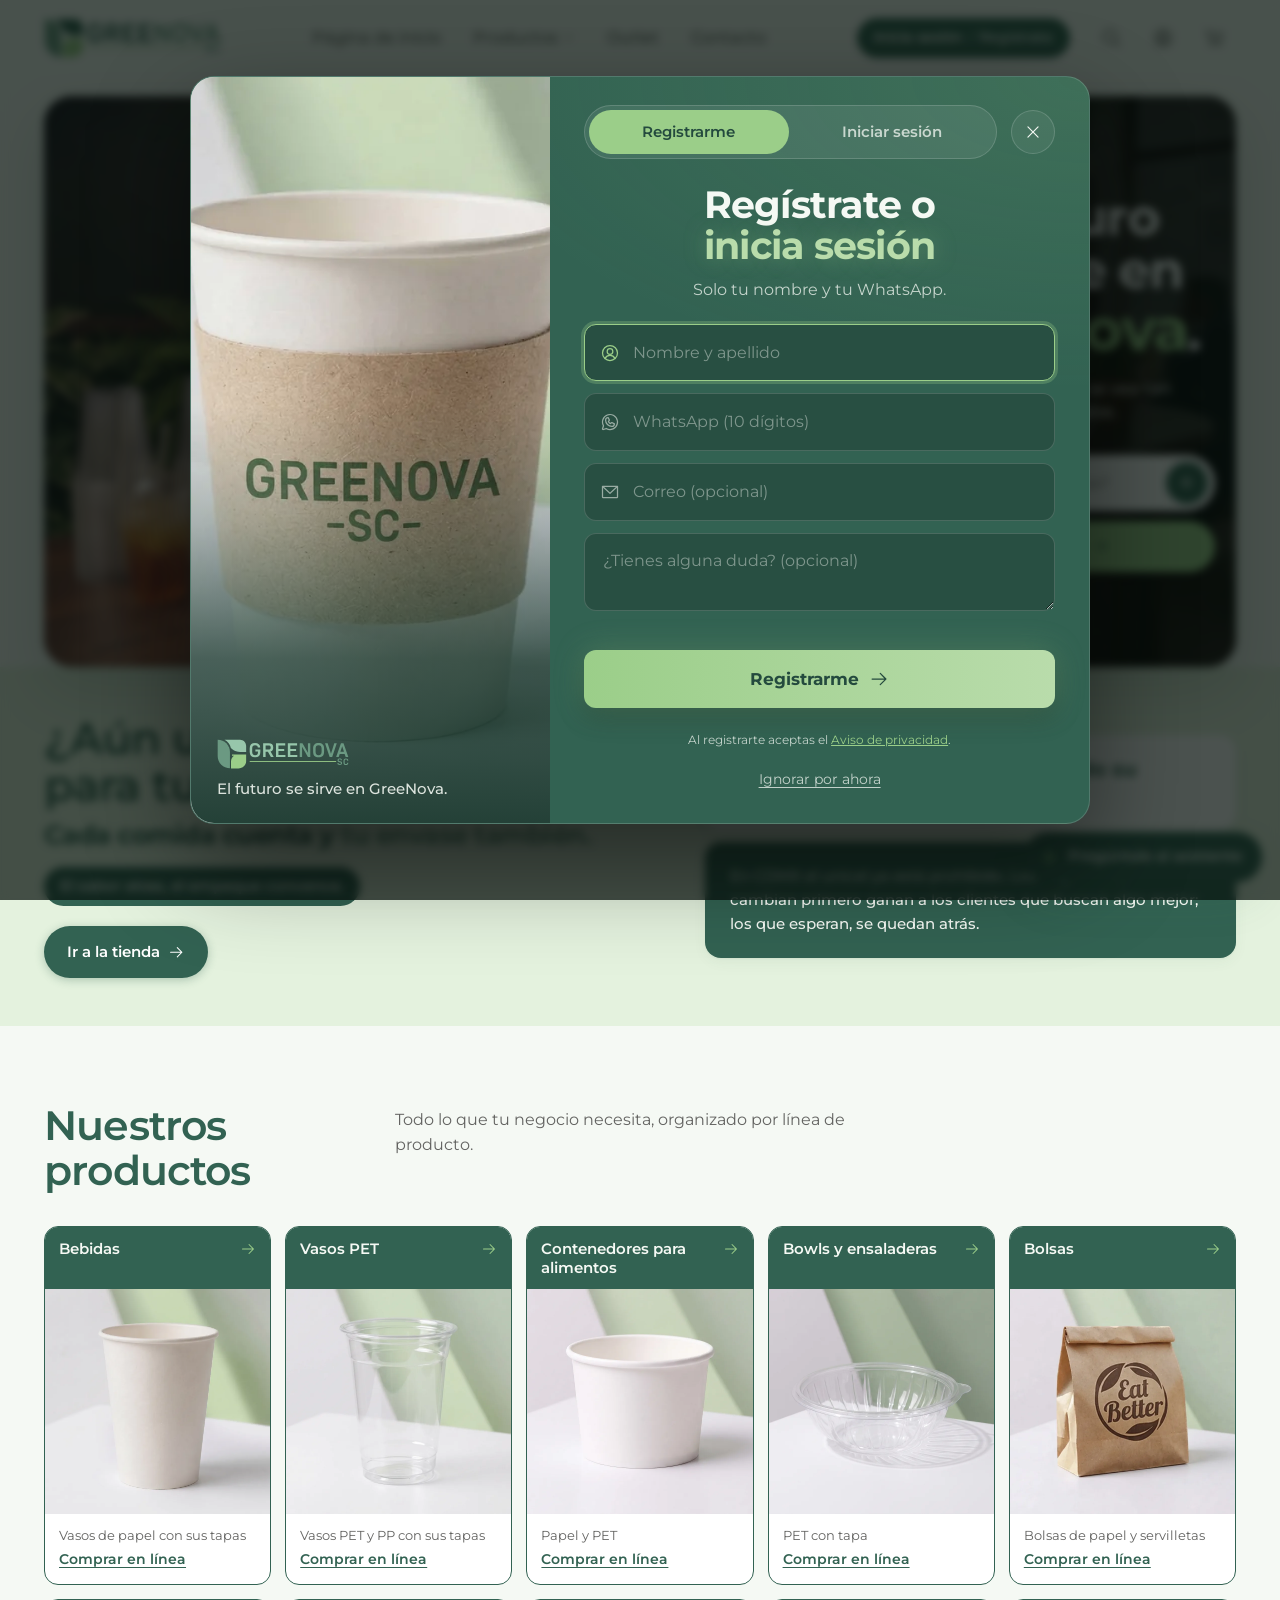
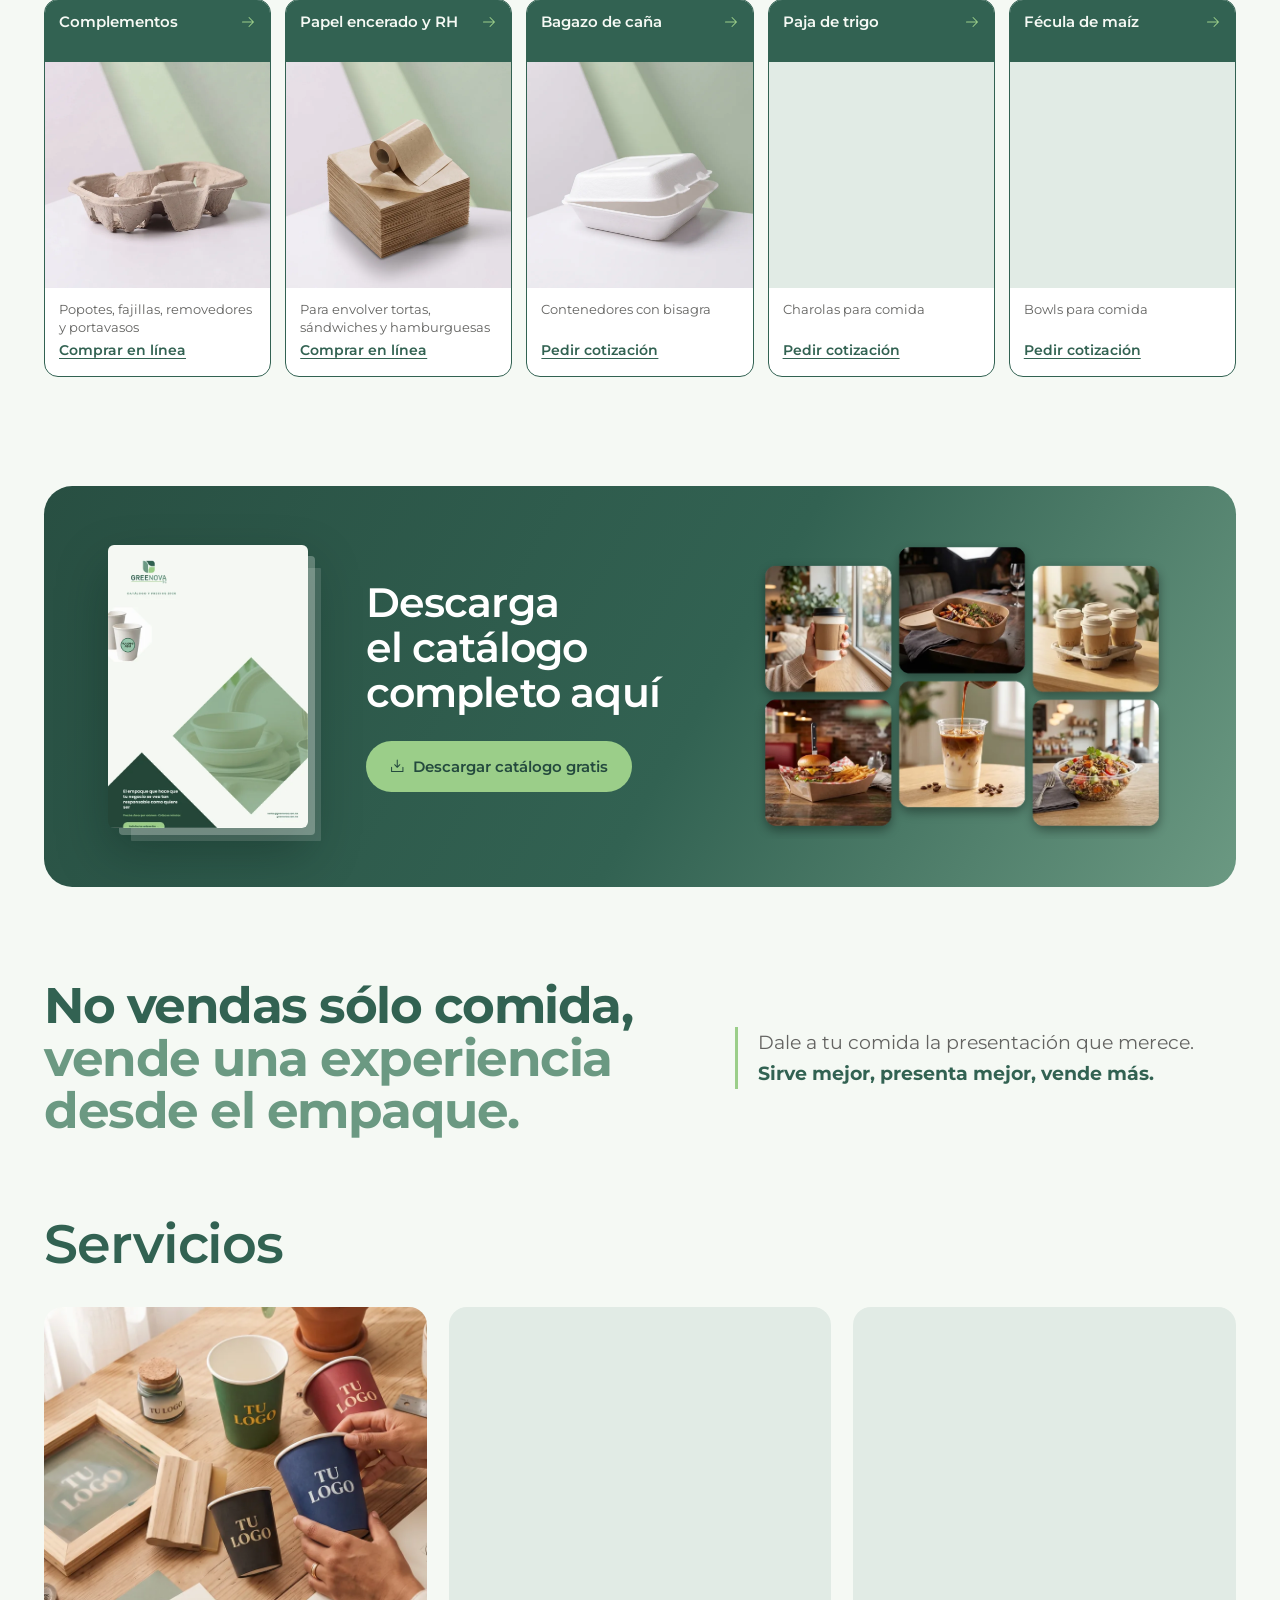
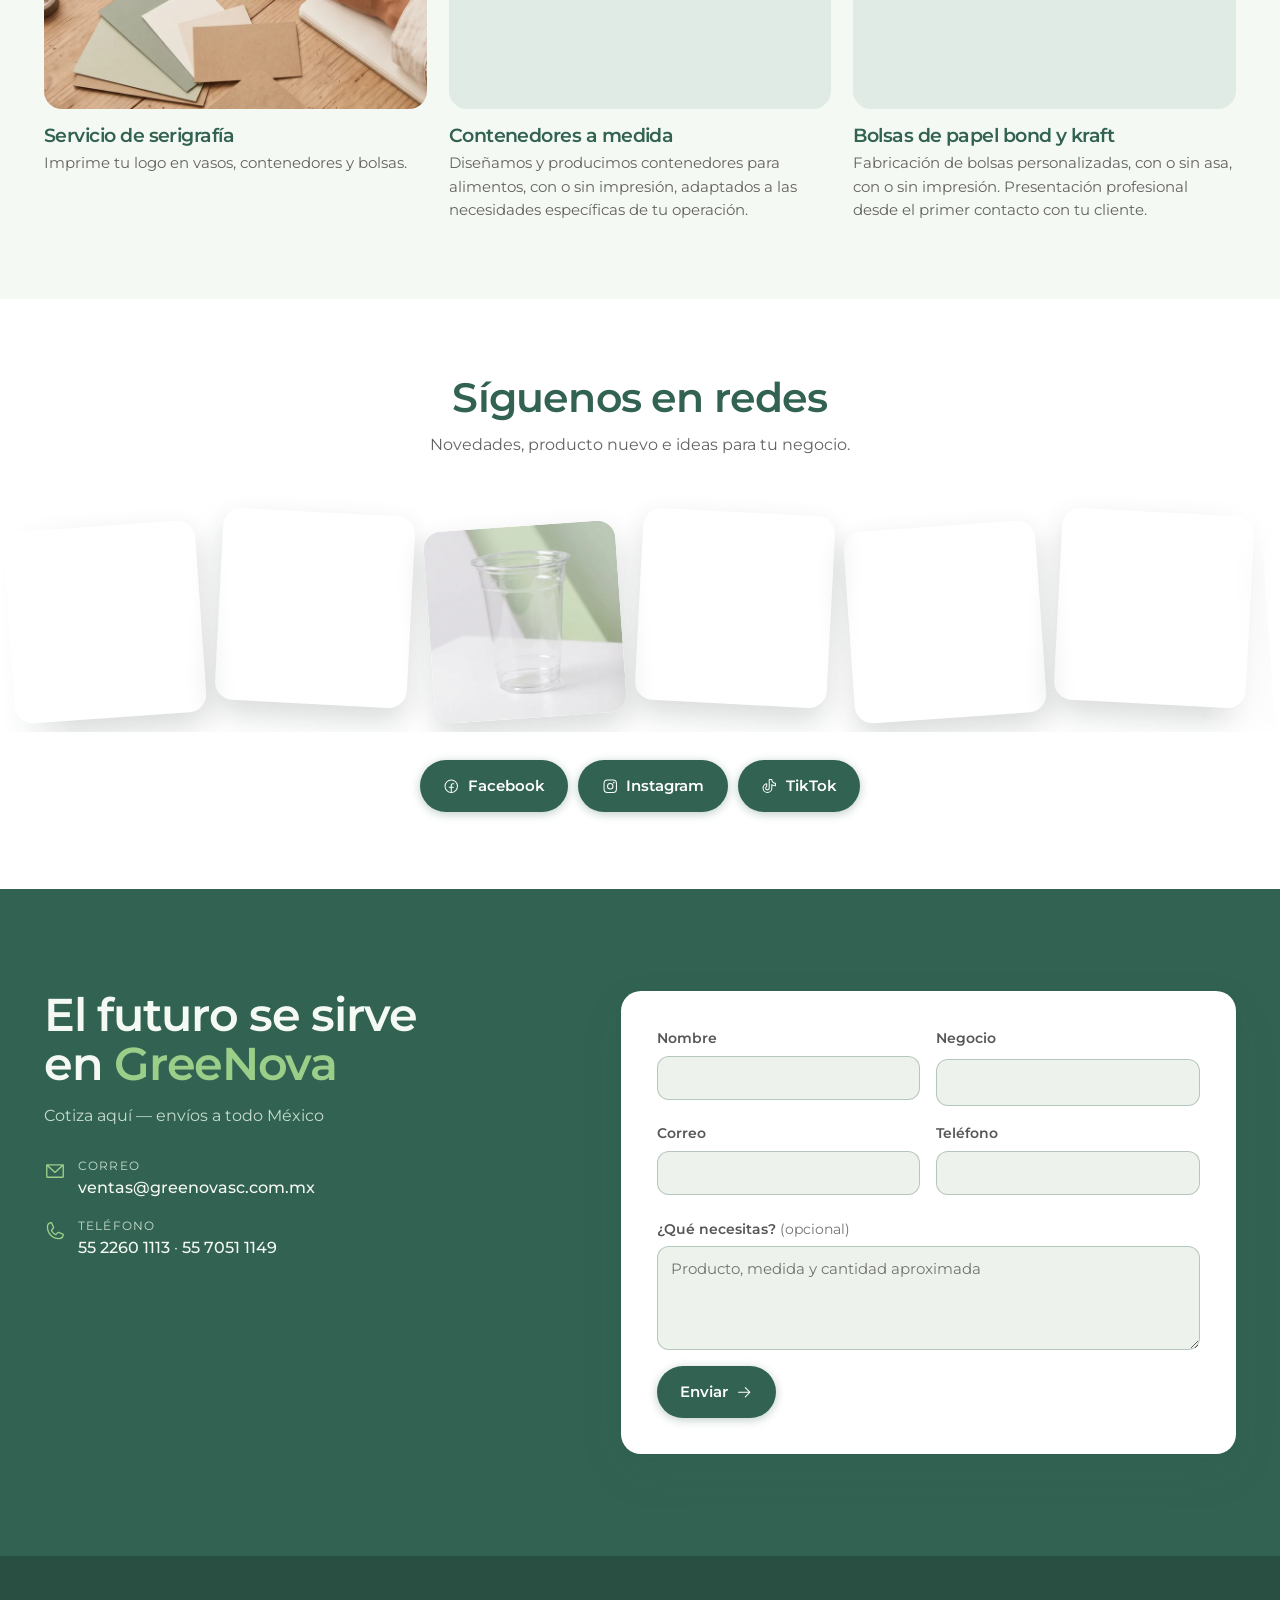
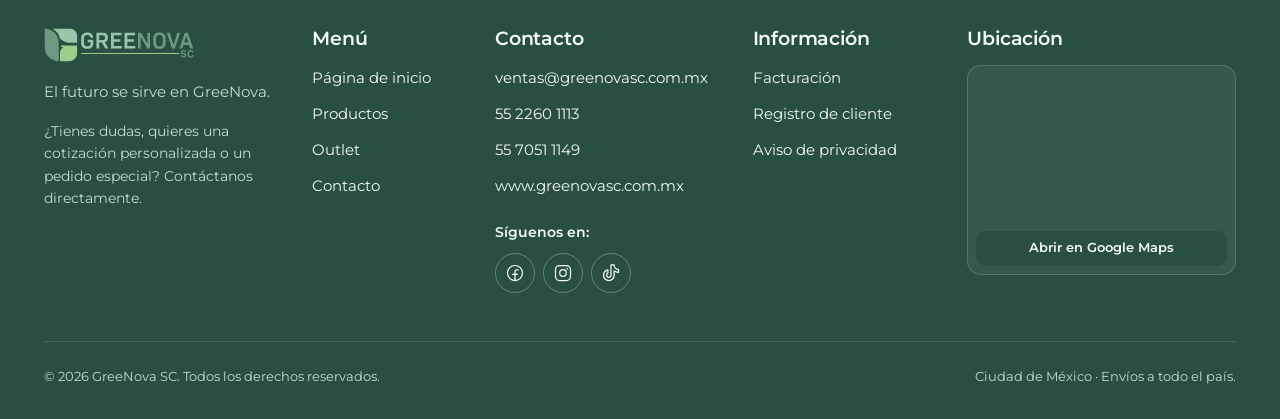
==== commit dfc41394: "Catálogo: collage con las fotos con comida de los mismos 6 productos; foto de estudio del papel chin" ====
--- a/index.html
+++ b/index.html
@@ -247,8 +247,8 @@
        también se puede bajar sin registrarse (data-requiere-registro, modo
        "catalogo", en greenova.js). Comentarios del 2026-10-07: la portada va
        derecha, el título es "Descarga el catálogo completo aquí", sin la
-       frase de abajo, y a la derecha un collage de productos (fotos de
-       estudio del mismo fondo). -->
+       frase de abajo, y a la derecha un collage de productos. Desde el
+       2026-10-08 son las fotos con comida de esos mismos 6 productos. -->
   <section class="bloque catalogo" id="catalogo" aria-labelledby="catalogo-h">
     <div class="wrap">
       <div class="catalogo__caja rv">
@@ -260,7 +260,7 @@
             Descargar catálogo gratis
           </a>
         </div>
-        <img class="catalogo__collage" src="assets/catalogo/collage-productos.webp?v=20261007a" alt="Vaso con fajilla GreeNova, contenedores kraft, portavasos, charola kraft, vaso PET y ensaladera." width="951" height="690" loading="lazy" decoding="async">
+        <img class="catalogo__collage" src="assets/catalogo/collage-productos-comida.webp?v=20261008a" alt="Capuchino con fajilla kraft, contenedor kraft con salmón, portavasos con cafés, charola kraft con hamburguesa y papas, latte frío en vaso PET y ensaladera con quinoa." width="951" height="690" loading="lazy" decoding="async">
       </div>
     </div>
   </section>
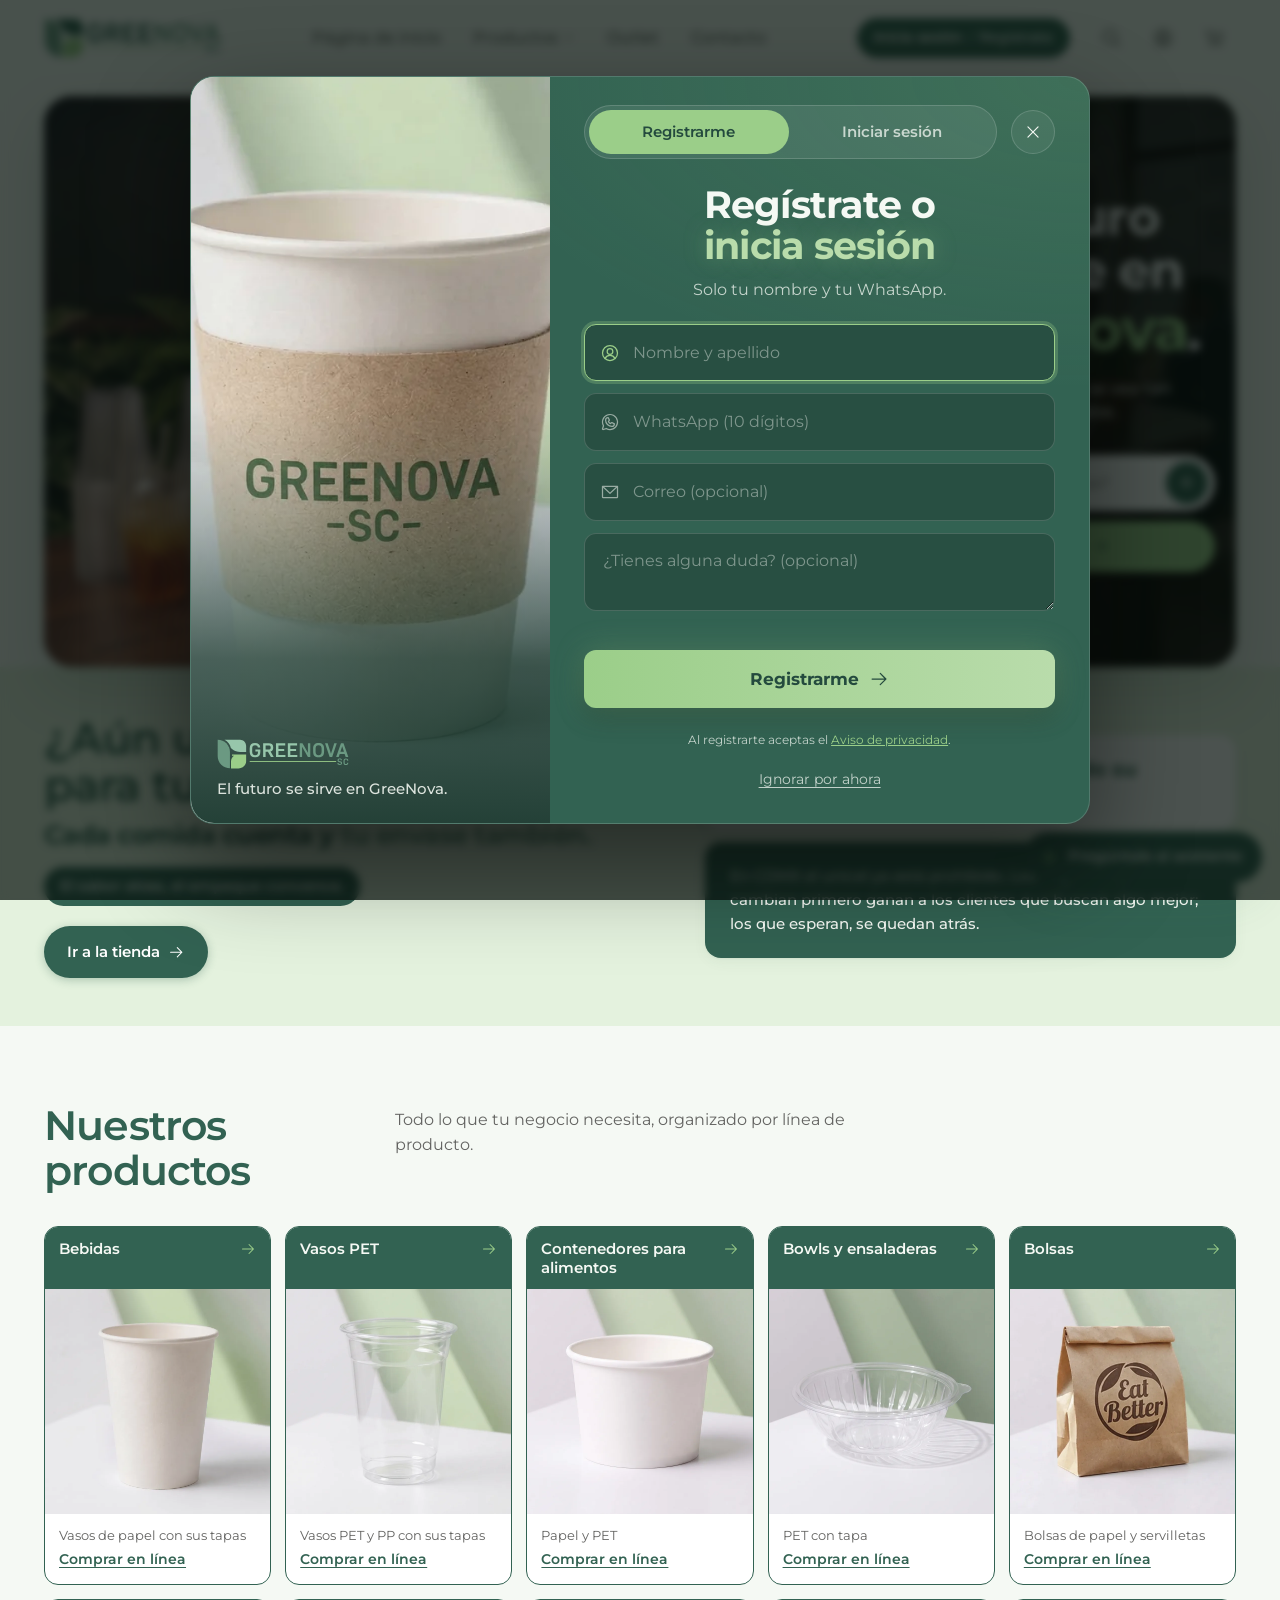
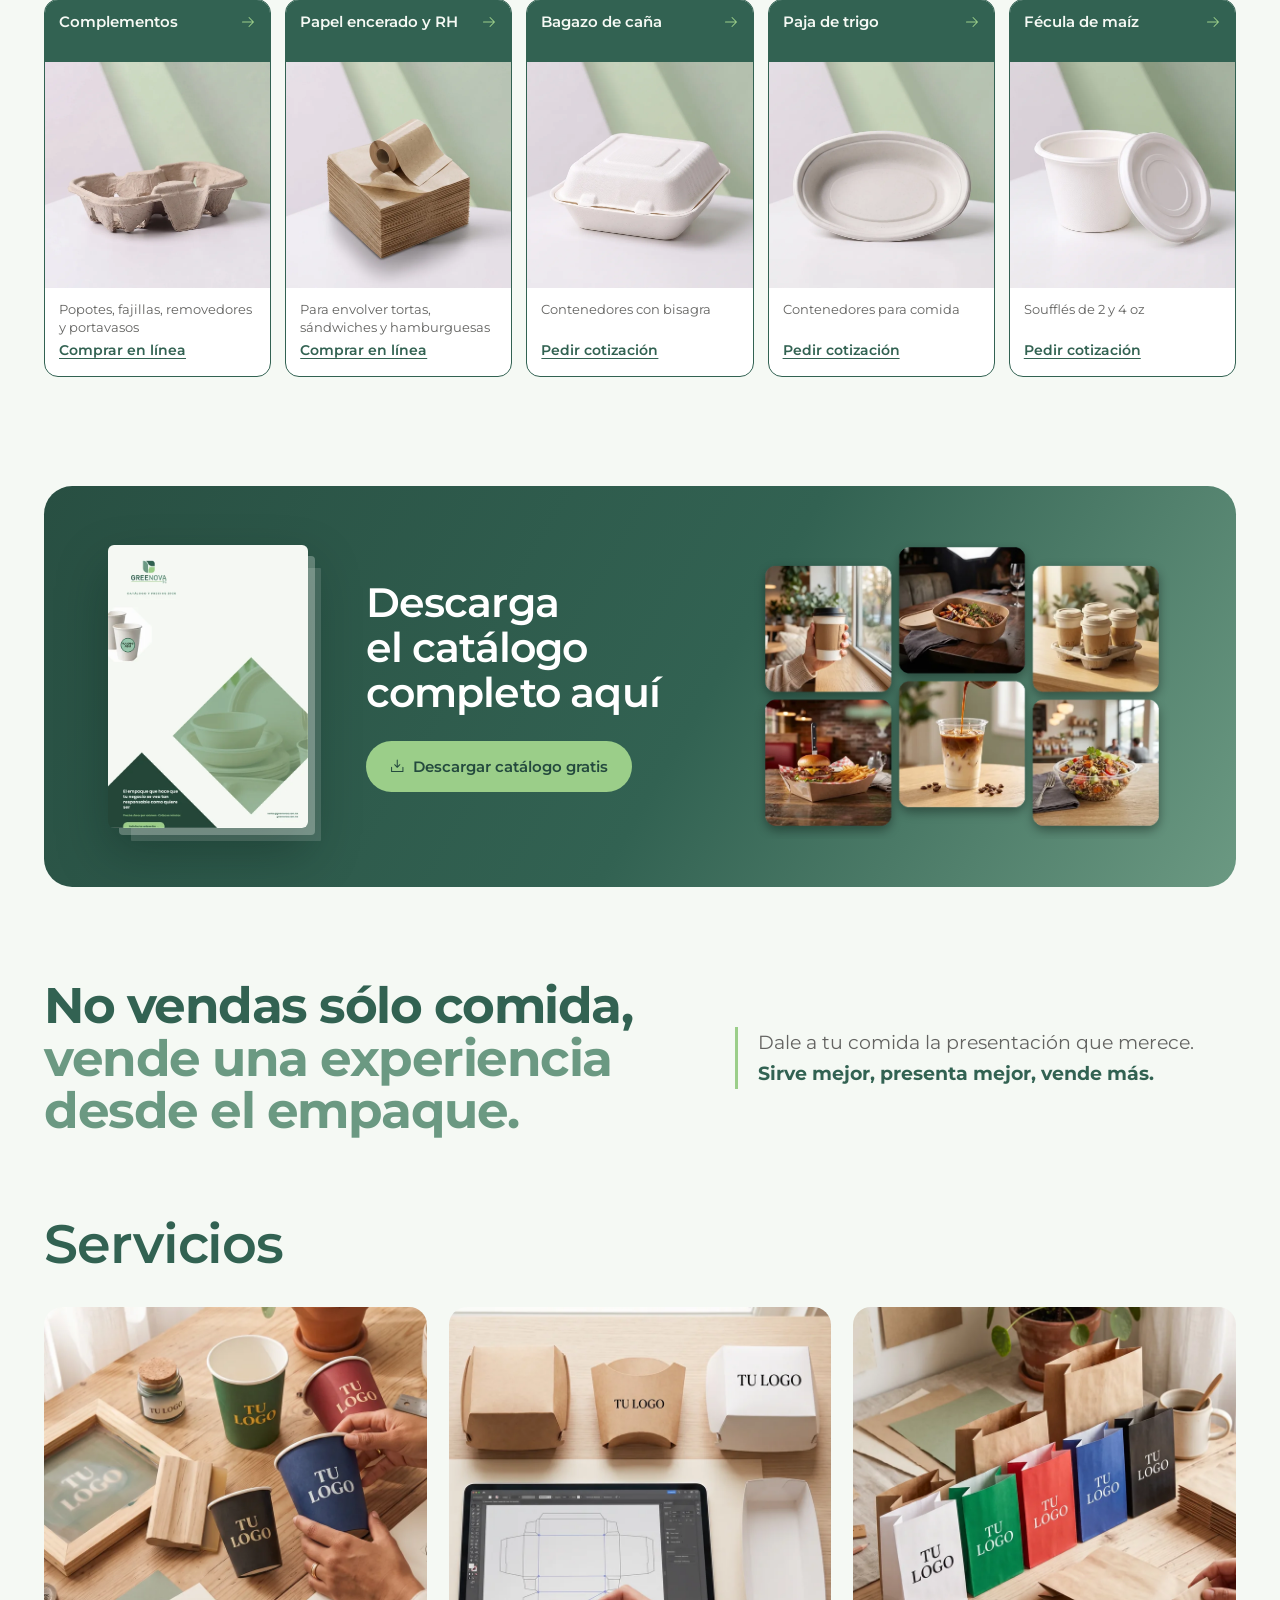
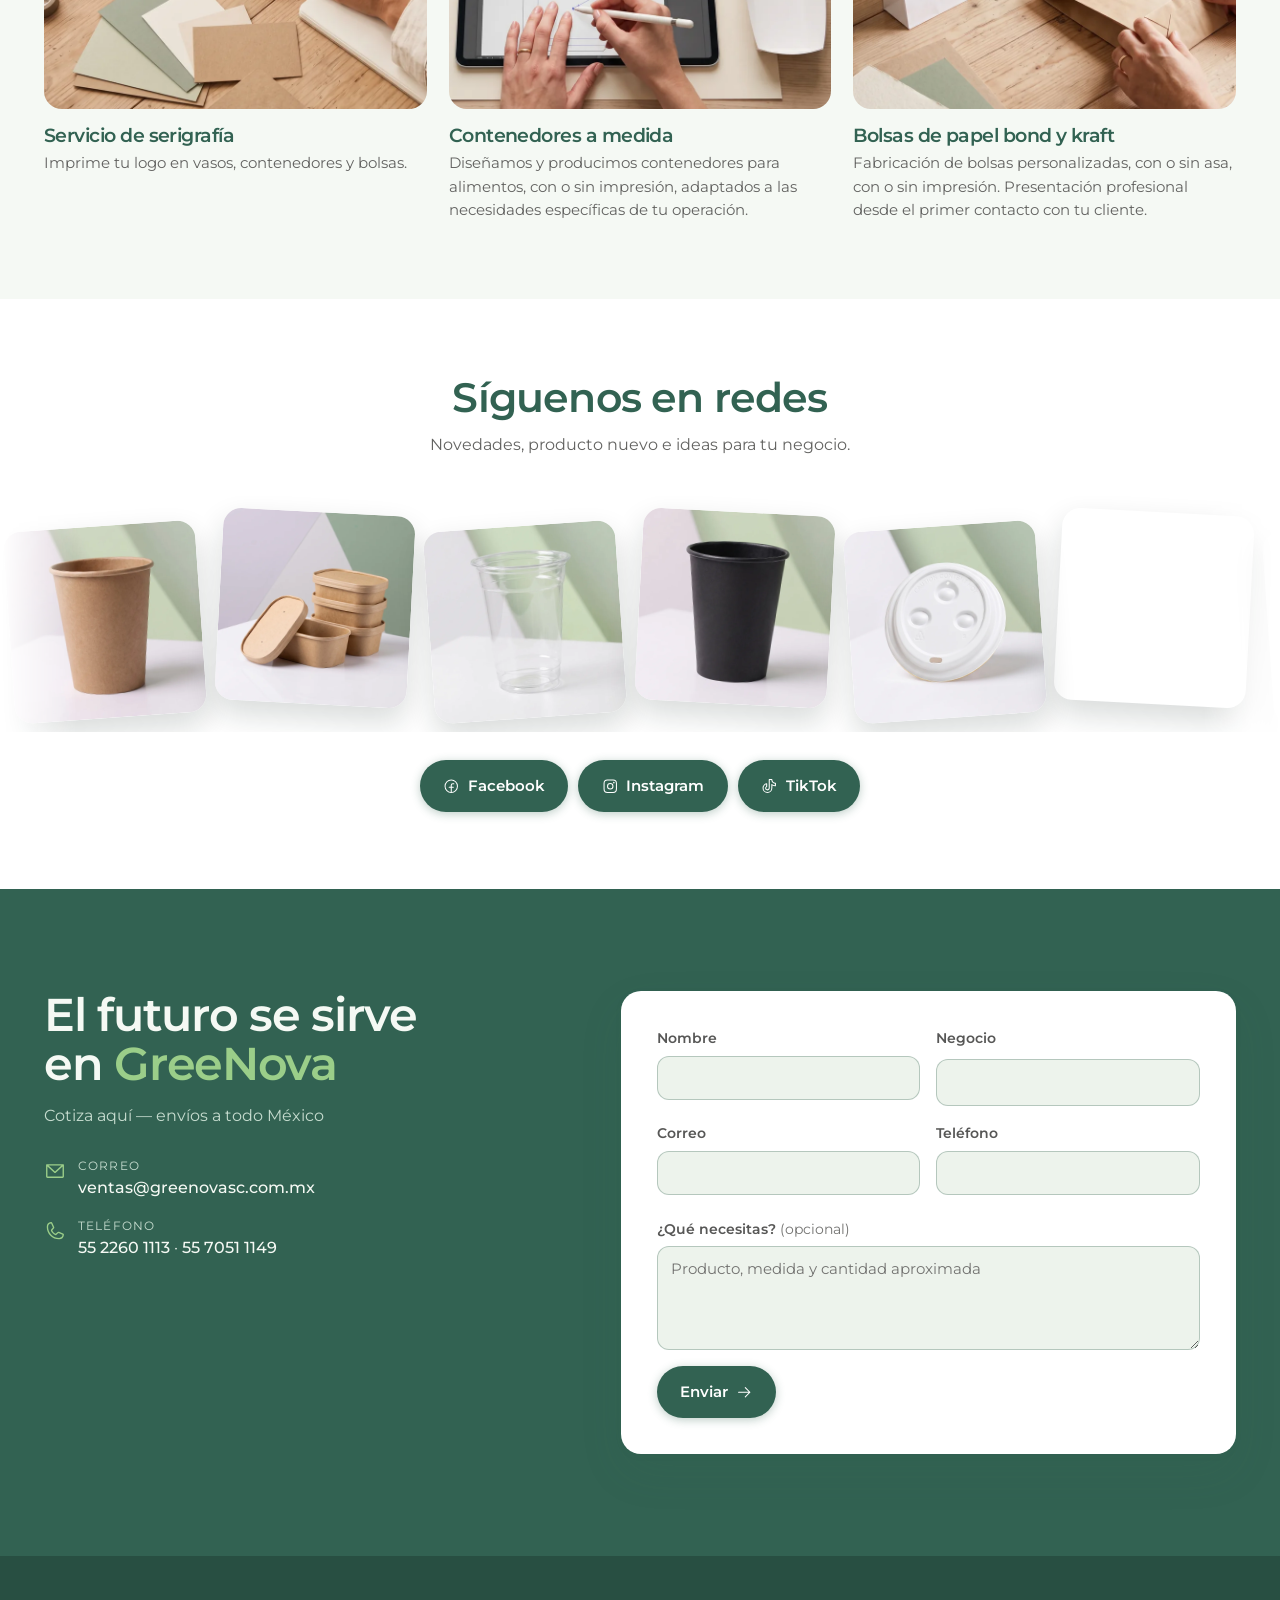
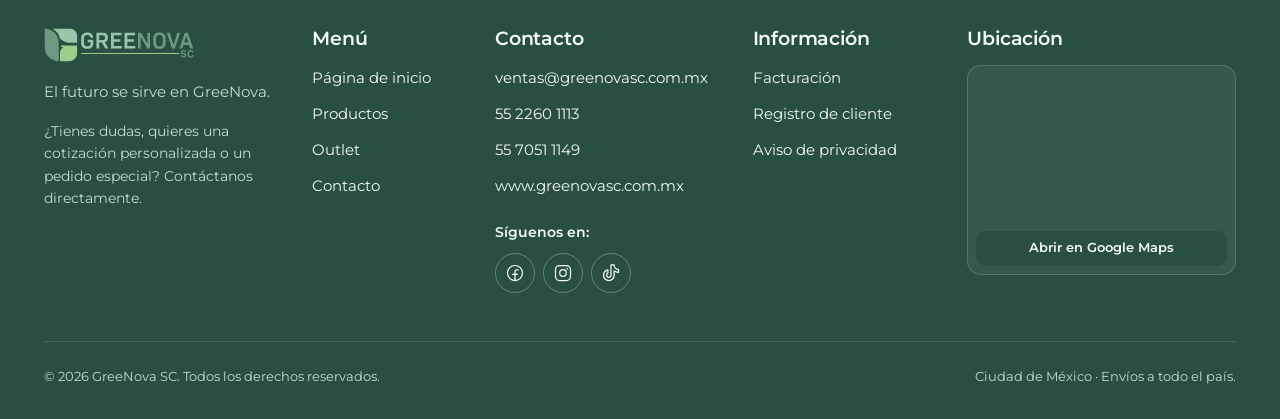
==== commit 0bbb4251: "Tienda: entran los productos de 'Contenedores de comida' con sus fotos; TikTok real; tarjetas de bag" ====
--- a/index.html
+++ b/index.html
@@ -219,20 +219,20 @@
           <span class="cat__foto"><img src="assets/prod/papel-encerado-estudio.webp?v=20261005a" alt="Papel grado alimenticio encerado." loading="lazy" decoding="async" width="900" height="900"><img class="cat__amb" src="assets/landing/cafe-papel-torta.webp?v=20261007a" alt="" loading="lazy" decoding="async" width="900" height="900"></span>
           <span class="cat__txt"><small>Para envolver tortas, sándwiches y hamburguesas</small><b>Comprar en línea</b></span>
         </a>
-        <a class="cat rv" data-d="7" role="listitem" href="#cotizar">
+        <a class="cat rv" data-d="7" role="listitem" href="tienda.html?cat=bagazo-cana">
           <span class="cat__barra">Bagazo de caña <svg class="ico" aria-hidden="true"><use href="#i-arrow-right"></use></svg></span>
-          <span class="cat__foto"><img src="assets/prod/almeja-bagazo.webp?v=20261007a" alt="Contenedor con bisagra de bagazo de caña." loading="lazy" decoding="async" width="900" height="900"><img class="cat__amb" src="assets/landing/cafe-bagazo.webp?v=20261007a" alt="" loading="lazy" decoding="async" width="900" height="900"></span>
+          <span class="cat__foto"><img src="assets/prod/bisagra-cana-estudio.webp?v=20261012a" alt="Contenedor de caña de azúcar con bisagra." loading="lazy" decoding="async" width="900" height="900"><img class="cat__amb" src="assets/landing/cafe-bagazo.webp?v=20261007a" alt="" loading="lazy" decoding="async" width="900" height="900"></span>
           <span class="cat__txt"><small>Contenedores con bisagra</small><b>Pedir cotización</b></span>
         </a>
-        <a class="cat rv" data-d="8" role="listitem" href="#cotizar">
+        <a class="cat rv" data-d="8" role="listitem" href="tienda.html?cat=paja-trigo">
           <span class="cat__barra">Paja de trigo <svg class="ico" aria-hidden="true"><use href="#i-arrow-right"></use></svg></span>
-          <span class="cat__foto"><img src="assets/prod/charola-paja-trigo.webp?v=20261007a" alt="Charola de paja de trigo." loading="lazy" decoding="async" width="900" height="900"><img class="cat__amb" src="assets/landing/cafe-paja-trigo.webp?v=20261007a" alt="" loading="lazy" decoding="async" width="900" height="900"></span>
-          <span class="cat__txt"><small>Charolas para comida</small><b>Pedir cotización</b></span>
-        </a>
-        <a class="cat rv" data-d="9" role="listitem" href="#cotizar">
+          <span class="cat__foto"><img src="assets/prod/contenedor-ovalado-paja-trigo-estudio.webp?v=20261012a" alt="Contenedor ovalado de paja de trigo." loading="lazy" decoding="async" width="900" height="900"><img class="cat__amb" src="assets/uso/contenedor-ovalado-paja-chilaquiles.webp?v=20261012a" alt="" loading="lazy" decoding="async" width="900" height="900"></span>
+          <span class="cat__txt"><small>Contenedores para comida</small><b>Pedir cotización</b></span>
+        </a>
+        <a class="cat rv" data-d="9" role="listitem" href="producto.html?id=souffle-fecula">
           <span class="cat__barra">Fécula de maíz <svg class="ico" aria-hidden="true"><use href="#i-arrow-right"></use></svg></span>
-          <span class="cat__foto"><img src="assets/prod/souffle-fecula.webp?v=20261007a" alt="Bowl de fécula de maíz." loading="lazy" decoding="async" width="900" height="900"><img class="cat__amb" src="assets/landing/cafe-fecula.webp?v=20261007a" alt="" loading="lazy" decoding="async" width="900" height="900"></span>
-          <span class="cat__txt"><small>Bowls para comida</small><b>Pedir cotización</b></span>
+          <span class="cat__foto"><img src="assets/prod/souffle-fecula-tapa-estudio.webp?v=20261012a" alt="Soufflé de fécula de maíz con su tapa." loading="lazy" decoding="async" width="900" height="900"><img class="cat__amb" src="assets/uso/souffle-salsas.webp?v=20261012a" alt="" loading="lazy" decoding="async" width="900" height="900"></span>
+          <span class="cat__txt"><small>Soufflés de 2 y 4 oz</small><b>Pedir cotización</b></span>
         </a>
       </div>
     </div>
@@ -369,7 +369,7 @@
         <svg class="ico" aria-hidden="true"><use href="#i-instagram"></use></svg>
         Instagram
       </a>
-      <a class="btn btn--primary" href="https://www.tiktok.com/@greenovasc" target="_blank" rel="noopener">
+      <a class="btn btn--primary" href="https://www.tiktok.com/@greenovasc.desecha" target="_blank" rel="noopener">
         <svg class="ico" aria-hidden="true"><use href="#i-tiktok"></use></svg>
         TikTok
       </a>
@@ -464,7 +464,7 @@
         <div class="foot__redes">
           <a class="foot__red" href="https://www.facebook.com/greenovasc" target="_blank" rel="noopener" title="Facebook" aria-label="GreeNova SC en Facebook"><svg class="ico" aria-hidden="true"><use href="#i-facebook"></use></svg></a>
           <a class="foot__red" href="https://www.instagram.com/greenovasc/" target="_blank" rel="noopener" title="Instagram" aria-label="GreeNova SC en Instagram"><svg class="ico" aria-hidden="true"><use href="#i-instagram"></use></svg></a>
-          <a class="foot__red" href="https://www.tiktok.com/@greenovasc" target="_blank" rel="noopener" title="TikTok" aria-label="GreeNova SC en TikTok"><svg class="ico" aria-hidden="true"><use href="#i-tiktok"></use></svg></a>
+          <a class="foot__red" href="https://www.tiktok.com/@greenovasc.desecha" target="_blank" rel="noopener" title="TikTok" aria-label="GreeNova SC en TikTok"><svg class="ico" aria-hidden="true"><use href="#i-tiktok"></use></svg></a>
         </div>
       </div>
       <div>
@@ -530,11 +530,11 @@
 
 <div class="toast" id="toast" role="status" aria-live="polite"></div>
 
-<script src="productos.js?v=20261007b"></script>
-<script src="agente-criterios.js?v=20261005a"></script>
+<script src="productos.js?v=20261012a"></script>
+<script src="agente-criterios.js?v=20261012a"></script>
 <script src="cuenta.js?v=20261003c"></script>
 <script src="greenova.js?v=20261005a"></script>
-<script src="tienda.js?v=20261003t"></script>
+<script src="tienda.js?v=20261012a"></script>
 <script src="pulso.js?v=20260927c"></script>
 <script src="agente.js?v=20261003s"></script>
 </body>
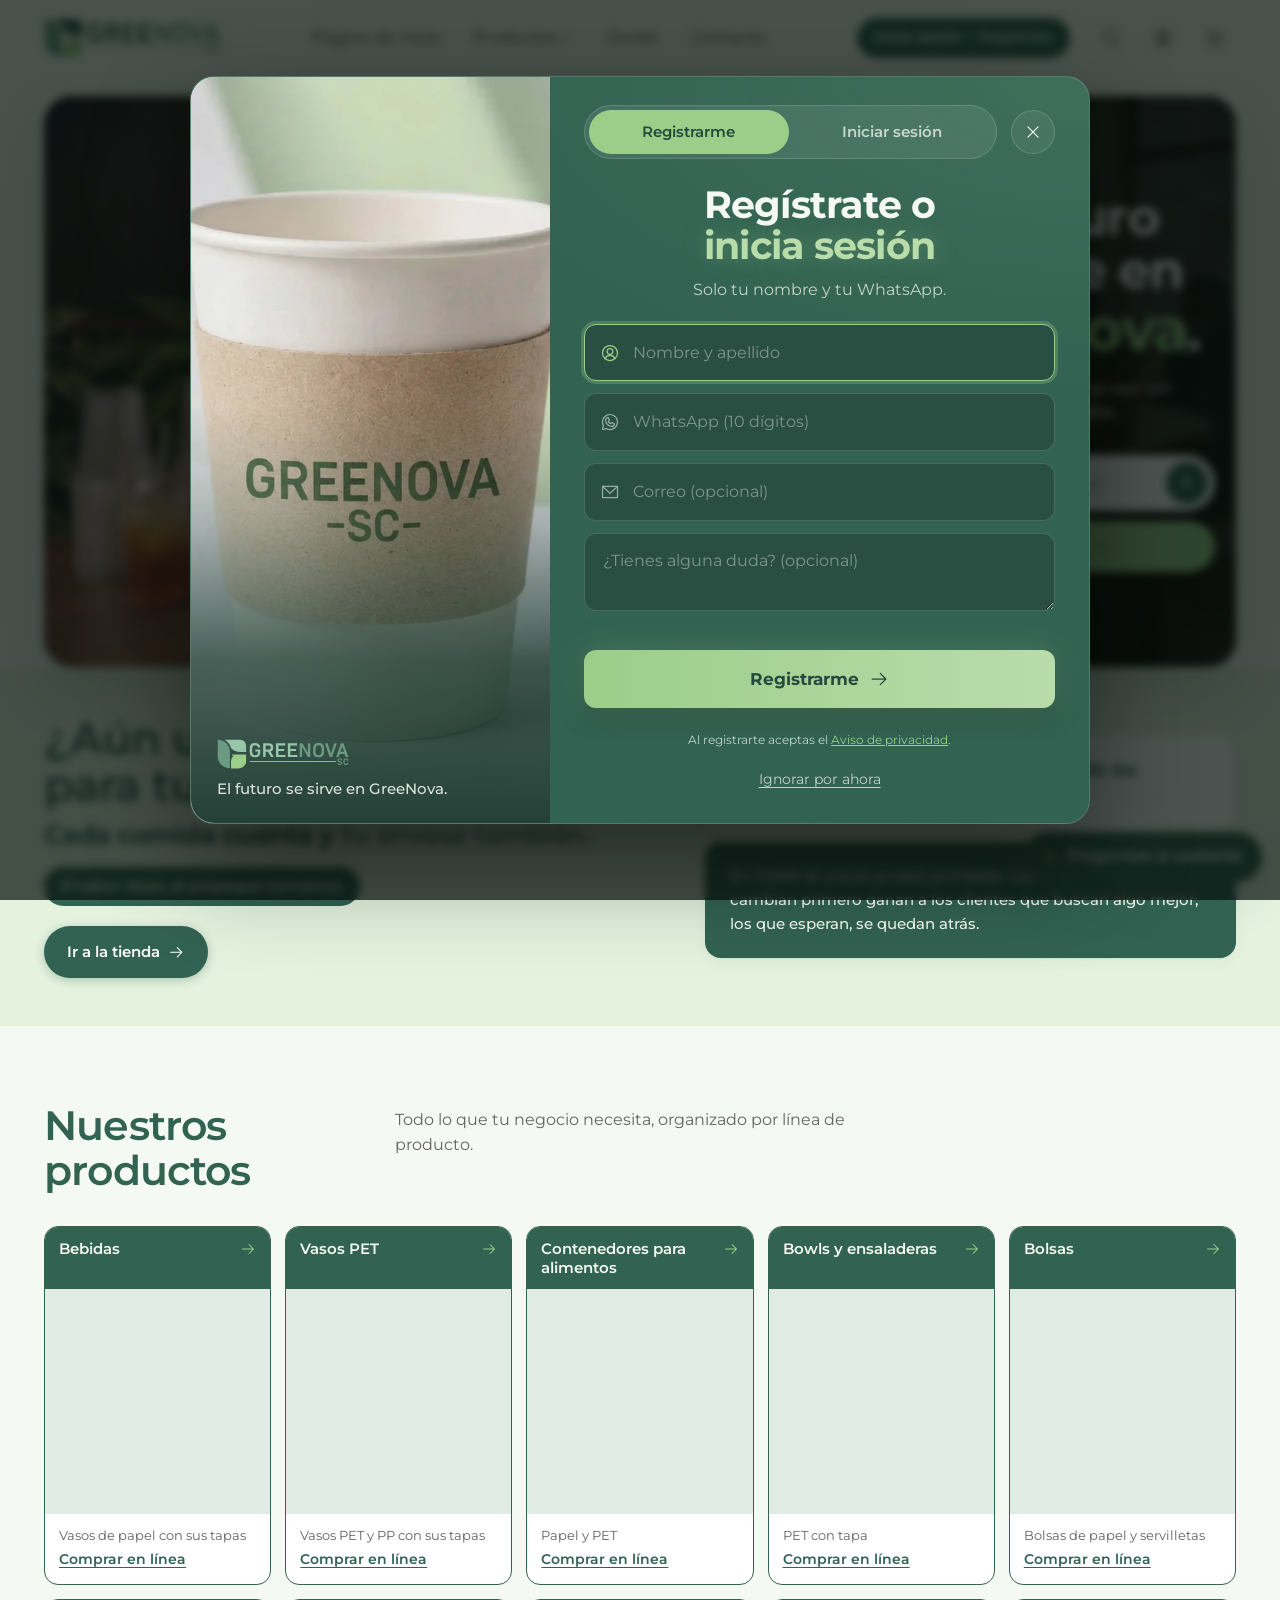
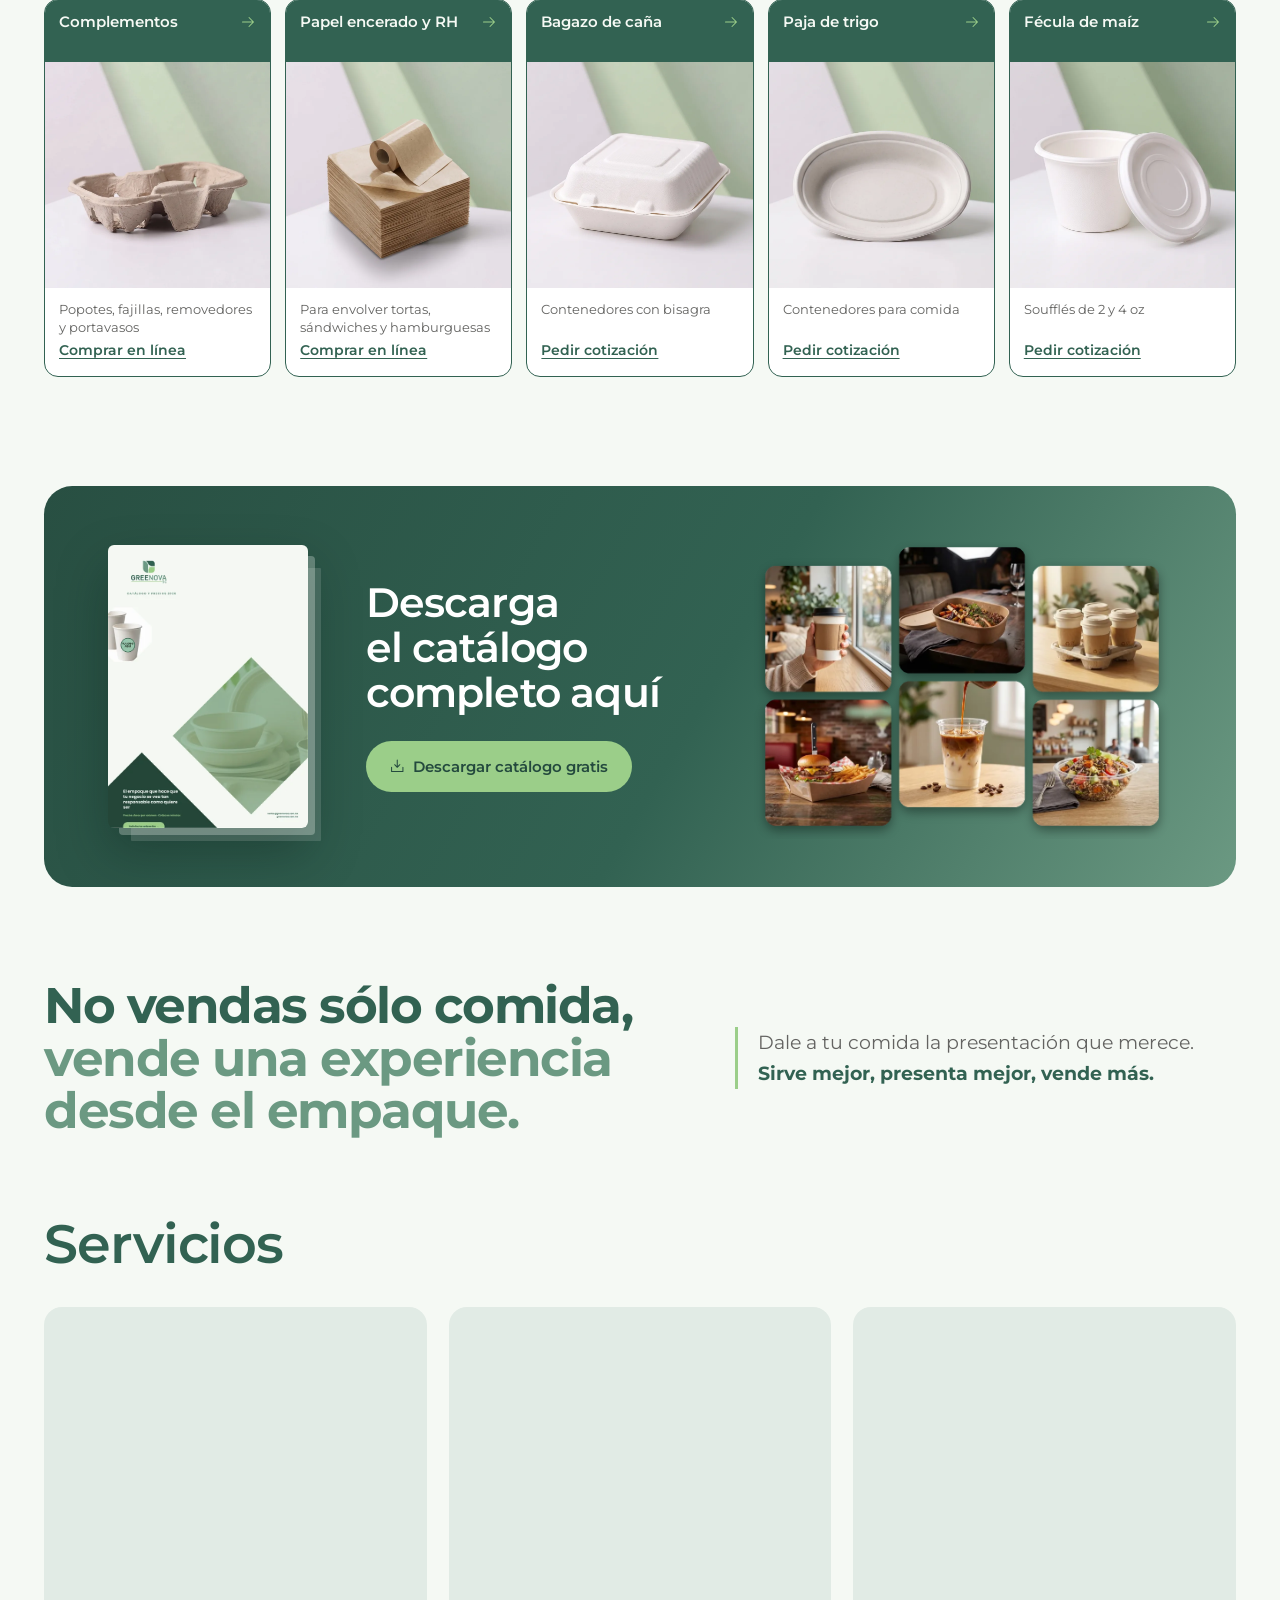
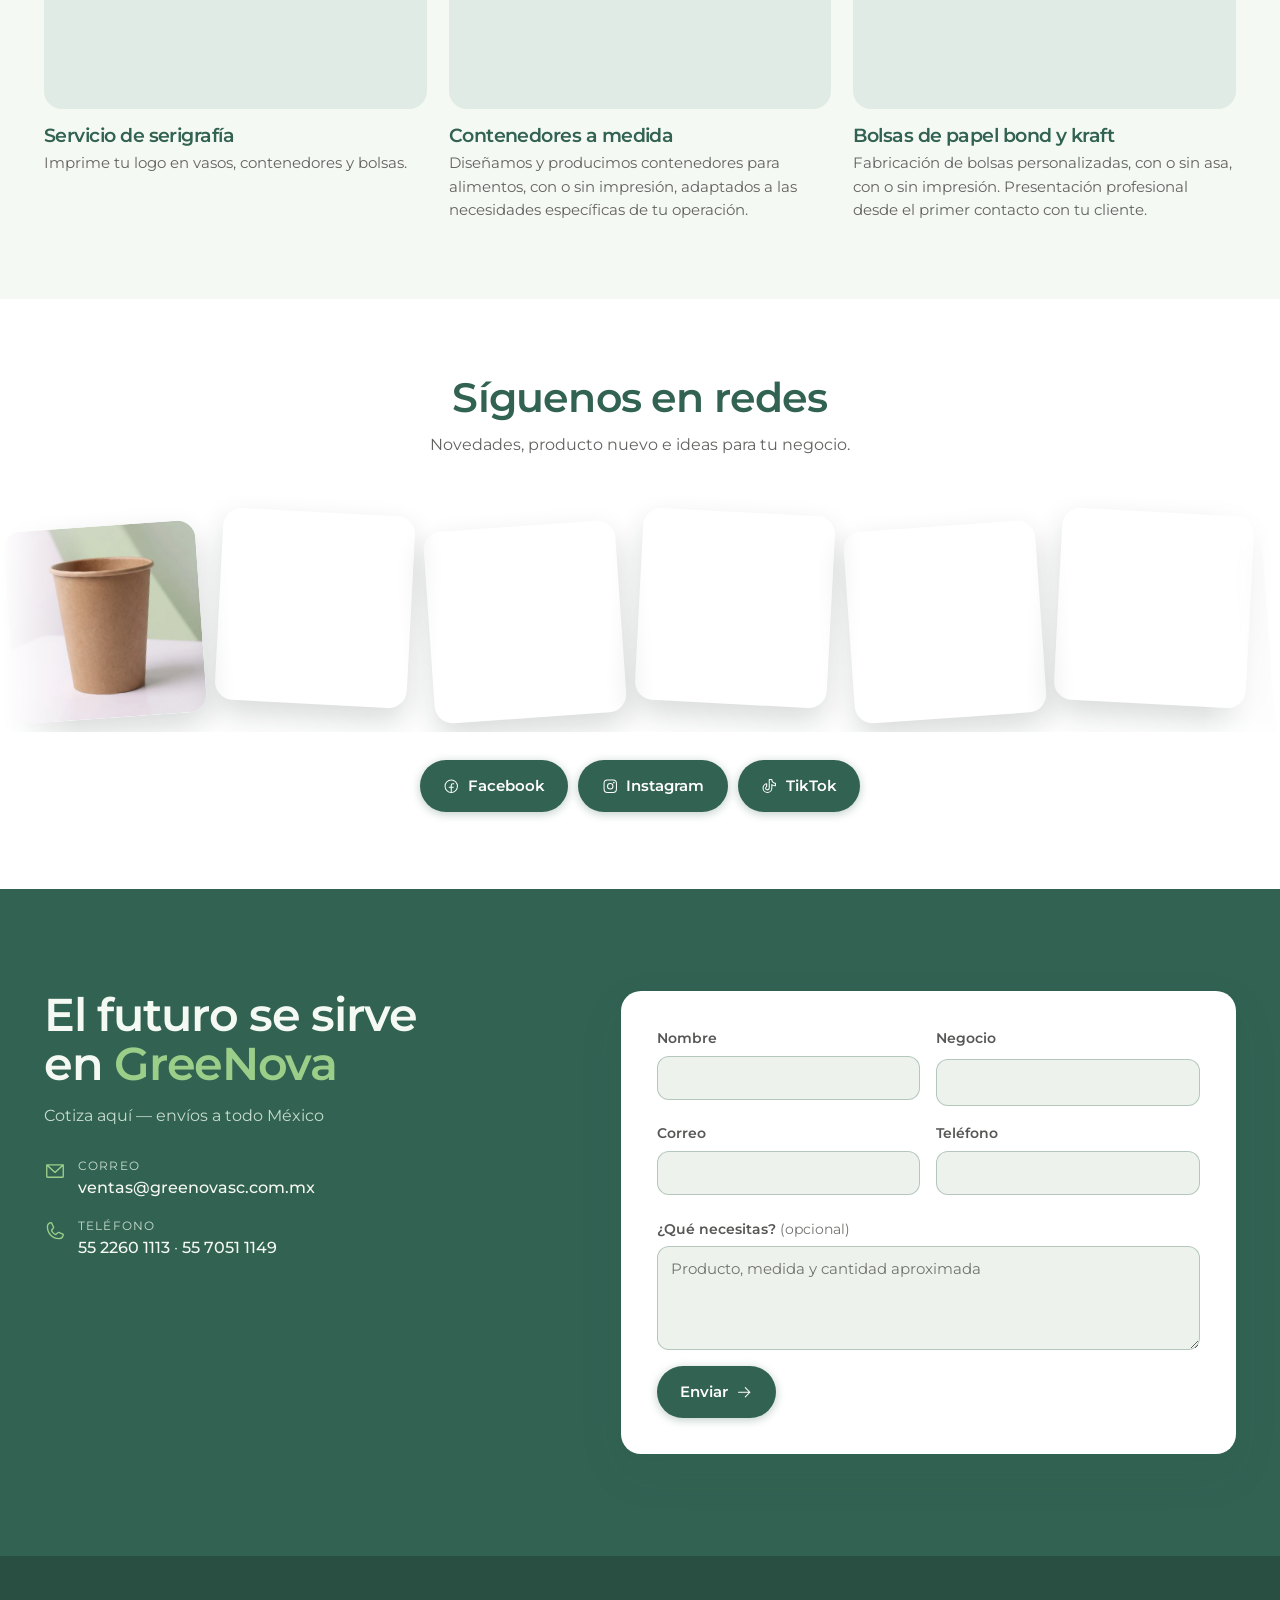
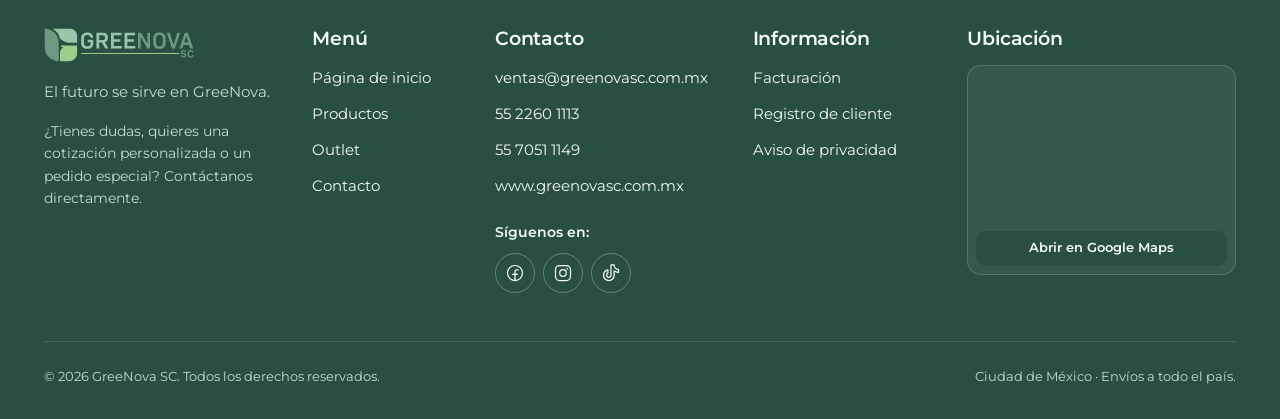
==== commit 501c238b: "Foto con comida de la tapa ovalada PLA (hot cakes) Co-Authored-By: Claude Opus 5.5 <noreply@anthropi" ====
--- a/index.html
+++ b/index.html
@@ -531,7 +531,7 @@
 <div class="toast" id="toast" role="status" aria-live="polite"></div>
 
 <script src="productos.js?v=20261012a"></script>
-<script src="agente-criterios.js?v=20261012a"></script>
+<script src="agente-criterios.js?v=20261012b"></script>
 <script src="cuenta.js?v=20261003c"></script>
 <script src="greenova.js?v=20261005a"></script>
 <script src="tienda.js?v=20261012a"></script>
